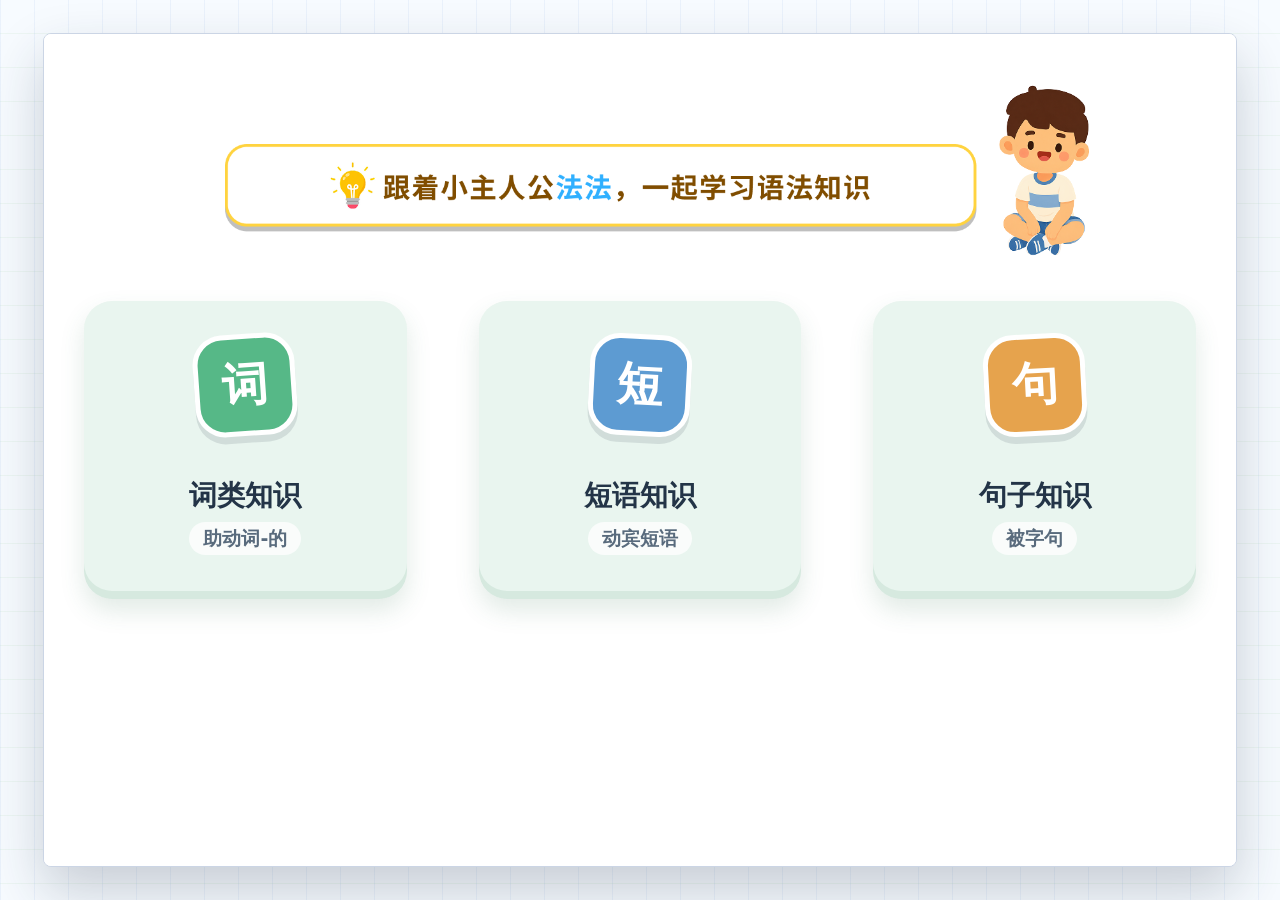
==== index.html @ ff2c9c64 "Add Chinese grammar serious game" ====
<!doctype html>
<html lang="zh-CN">
  <head>
    <meta charset="utf-8" />
    <meta name="viewport" content="width=device-width, initial-scale=1" />
    <title>语文知识乐园 - “的”的用法</title>
    <link rel="stylesheet" href="./styles.css?v=phrase-stage3-buttons-1" />
  </head>
  <body>
    <main id="game" class="game-stage" aria-label="语文知识乐园">
      <header class="topbar">
        <div class="brand-block">
          <div class="brand-mark" aria-hidden="true">的</div>
          <div>
            <h1>周末整理房间</h1>
            <p id="storyLine">房间有点乱，法法需要你一起找物品。</p>
          </div>
        </div>
        <nav class="stage-tabs" aria-label="关卡阶段">
          <button class="tab is-active" type="button" data-stage-tab="find">找物</button>
          <button class="tab" type="button" data-stage-tab="restore">还原</button>
          <button class="tab" type="button" data-stage-tab="book">宝典</button>
          <button class="tab" type="button" data-stage-tab="transfer">迁移</button>
        </nav>
        <div class="top-actions">
          <button id="soundToggle" class="icon-button" type="button" aria-pressed="true" title="语音反馈">
            <span aria-hidden="true">♪</span>
          </button>
          <button id="restartBtn" class="icon-button" type="button" title="重新开始">
            <span aria-hidden="true">↺</span>
          </button>
        </div>
      </header>

      <section id="view" class="view" aria-live="polite"></section>

      <footer class="statusbar">
        <div class="progress-shell" aria-label="总进度">
          <div id="progressFill" class="progress-fill"></div>
        </div>
        <p id="feedbackText" class="feedback-text">看任务卡，在同一张房间画布里找对应物品。</p>
      </footer>
    </main>

    <script src="./game.js?v=sentence-stage4-question-shadow-1"></script>
  </body>
</html>
---- styles.css ----
:root {
  --stage-w: 1194px;
  --stage-h: 834px;
  --ink: #273142;
  --muted: #657186;
  --line: #d7dde8;
  --paper: #fffdf7;
  --wall: #edf8f2;
  --floor: #ffe7bd;
  --sky: #dff2ff;
  --mint: #94d6b6;
  --blue: #4f8bd8;
  --blue-dark: #2b5d99;
  --yellow: #ffd33f;
  --red: #f36464;
  --green: #6ebf71;
  --pink: #f48aaa;
  --purple: #9a83d7;
  --orange: #f2a84a;
  --shadow: 0 14px 28px rgba(39, 49, 66, 0.16);
  --soft-shadow: 0 8px 18px rgba(39, 49, 66, 0.12);
}

* {
  box-sizing: border-box;
}

body {
  margin: 0;
  min-height: 100vh;
  display: grid;
  place-items: center;
  overflow: auto;
  background:
    linear-gradient(90deg, rgba(79, 139, 216, 0.08) 1px, transparent 1px),
    linear-gradient(0deg, rgba(110, 191, 113, 0.08) 1px, transparent 1px),
    #f7fbff;
  background-size: 34px 34px;
  color: var(--ink);
  font-family:
    "PingFang SC",
    "Hiragino Sans GB",
    "Microsoft YaHei",
    "Noto Sans CJK SC",
    system-ui,
    sans-serif;
}

button,
input {
  font: inherit;
}

button {
  color: inherit;
}

.game-stage {
  width: var(--stage-w);
  height: var(--stage-h);
  display: grid;
  grid-template-rows: 88px 1fr 62px;
  overflow: hidden;
  background: var(--paper);
  border: 1px solid #cbd5e5;
  border-radius: 8px;
  box-shadow: 0 24px 54px rgba(31, 45, 65, 0.22);
}

.game-stage.home-layout {
  grid-template-rows: 1fr;
  background: #ffffff;
}

.game-stage.home-layout .topbar,
.game-stage.home-layout .statusbar {
  display: none;
}

.game-stage.home-layout .view {
  overflow: hidden;
  background: #ffffff;
}

.home-canvas {
  position: absolute;
  inset: 0;
  display: grid;
  place-items: center;
  padding: 48px 40px;
}

.home-top-instruction {
  position: absolute;
  left: 181px;
  top: 39px;
  z-index: 1;
  display: block;
  width: 917px;
  height: auto;
  transform-origin: center;
  animation: word-stage-one-question-breathe 1.6s ease-in-out infinite;
  pointer-events: none;
}

.home-category-grid {
  width: 100%;
  display: grid;
  grid-template-columns: repeat(3, minmax(0, 1fr));
  gap: 72px;
  align-items: center;
}

.home-category-card {
  min-width: 0;
  height: 298px;
  display: grid;
  grid-template-rows: 112px 1fr;
  place-items: center;
  gap: 22px;
  padding: 28px 20px;
  border: 0;
  border-radius: 28px;
  background: #eef5fb;
  color: #26384a;
  cursor: pointer;
  box-shadow:
    inset 0 -8px 0 rgba(69, 113, 150, 0.08),
    0 12px 24px rgba(61, 92, 118, 0.12);
  transition: transform 160ms ease, box-shadow 160ms ease, background 160ms ease;
}

.home-category-card.is-active {
  background: #e9f5ef;
  box-shadow:
    inset 0 -8px 0 rgba(73, 150, 105, 0.12),
    0 12px 24px rgba(61, 118, 86, 0.15);
}

.home-category-card.is-active:hover,
.home-category-card.is-active:focus-visible {
  outline: none;
  transform: translateY(-6px);
  box-shadow:
    inset 0 -8px 0 rgba(73, 150, 105, 0.12),
    0 18px 30px rgba(61, 118, 86, 0.2);
}

.home-category-card.is-locked {
  cursor: default;
  filter: saturate(0.42);
  opacity: 0.62;
}

.home-category-icon {
  width: 102px;
  height: 102px;
  display: grid;
  place-items: center;
  border: 5px solid #ffffff;
  border-radius: 30px;
  color: #ffffff;
  font-size: 46px;
  font-weight: 900;
  box-shadow: 0 7px 0 rgba(39, 49, 66, 0.12);
}

.home-category-icon-word {
  background: #56b887;
  transform: rotate(-4deg);
}

.home-category-icon-phrase {
  background: #5d9bd2;
  transform: rotate(3deg);
}

.home-category-icon-sentence {
  background: #e6a34d;
  transform: rotate(-3deg);
}

.home-category-text {
  align-self: stretch;
  display: grid;
  place-items: center;
  align-content: center;
  gap: 10px;
}

.home-category-label {
  display: block;
  color: #233447;
  font-size: 28px;
  font-weight: 900;
  line-height: 1.2;
  text-align: center;
}

.home-category-topic {
  display: block;
  padding: 5px 14px;
  border-radius: 999px;
  background: rgba(255, 255, 255, 0.76);
  color: #596b7d;
  font-size: 19px;
  font-weight: 800;
  line-height: 1.2;
  text-align: center;
}

.game-stage.scene-layout {
  grid-template-rows: 34px 1fr;
}

.game-stage.find-layout {
  grid-template-rows: 1fr;
}

.game-stage.find-layout .topbar {
  display: none;
}

.game-stage.restore-layout {
  grid-template-rows: 1fr;
}

.game-stage.restore-layout .topbar,
.game-stage.restore-layout .statusbar {
  display: none;
}

.game-stage.scene-layout .topbar {
  grid-template-columns: 120px 1fr 120px;
  gap: 0;
  padding: 0 10px;
  background: #f4f5f7;
  border-bottom: 1px solid #c8d2df;
}

.game-stage.scene-layout .topbar::before {
  content: "";
  width: 52px;
  height: 12px;
  display: block;
  justify-self: start;
  background:
    radial-gradient(circle at 6px 6px, #ff6158 0 6px, transparent 6px),
    radial-gradient(circle at 26px 6px, #ffbd2e 0 6px, transparent 6px),
    radial-gradient(circle at 46px 6px, #28c840 0 6px, transparent 6px);
}

.game-stage.scene-layout .brand-block {
  grid-column: 2;
  justify-self: center;
  gap: 0;
}

.game-stage.scene-layout .brand-mark,
.game-stage.scene-layout .stage-tabs,
.game-stage.scene-layout .brand-block p,
.game-stage.scene-layout .statusbar {
  display: none;
}

.game-stage.scene-layout h1 {
  font-size: 15px;
  line-height: 1;
}

.game-stage.scene-layout .top-actions {
  grid-column: 3;
}

.game-stage.scene-layout .icon-button {
  width: 48px;
  height: 48px;
  border: 3px solid #8c8163;
  background: #fff9db;
  box-shadow:
    inset 0 0 0 4px #fffdf0,
    0 5px 0 rgba(59, 52, 33, 0.16);
  color: #2f3342;
  transform: translateY(44px);
  position: relative;
  z-index: 20;
}

.topbar {
  display: grid;
  grid-template-columns: 390px 1fr 112px;
  align-items: center;
  gap: 18px;
  padding: 14px 20px;
  border-bottom: 1px solid var(--line);
  background: linear-gradient(180deg, #ffffff 0%, #f6fbff 100%);
}

.brand-block {
  display: flex;
  align-items: center;
  gap: 14px;
  min-width: 0;
}

.brand-mark {
  width: 58px;
  height: 58px;
  display: grid;
  place-items: center;
  flex: 0 0 auto;
  border: 3px solid #f6b23e;
  border-radius: 8px;
  background: #fff1c5;
  box-shadow: inset 0 -6px 0 rgba(242, 168, 74, 0.2);
  font-size: 34px;
  font-weight: 900;
  color: #a25d00;
}

h1,
h2,
h3,
p {
  margin: 0;
}

h1 {
  font-size: 26px;
  line-height: 1.12;
}

.brand-block p {
  margin-top: 5px;
  color: var(--muted);
  font-size: 15px;
  line-height: 1.25;
}

.stage-tabs {
  display: grid;
  grid-template-columns: repeat(4, 1fr);
  gap: 8px;
}

.tab {
  min-width: 0;
  height: 44px;
  border: 1px solid #cad4e3;
  border-radius: 8px;
  background: #ffffff;
  color: #566275;
  font-weight: 800;
  cursor: pointer;
  box-shadow: 0 3px 0 rgba(39, 49, 66, 0.08);
}

.tab.is-active {
  background: #1f6eb3;
  color: #ffffff;
  border-color: #1f6eb3;
}

.tab.is-complete {
  border-color: #74c48a;
  color: #226d3a;
}

.tab:disabled {
  cursor: default;
  opacity: 0.55;
}

.top-actions {
  display: flex;
  justify-content: flex-end;
  gap: 10px;
}

.icon-button {
  width: 44px;
  height: 44px;
  border: 1px solid #cbd5e5;
  border-radius: 8px;
  background: #ffffff;
  display: grid;
  place-items: center;
  font-size: 22px;
  font-weight: 900;
  cursor: pointer;
  box-shadow: 0 4px 0 rgba(39, 49, 66, 0.08);
}

.icon-button[aria-pressed="false"] {
  opacity: 0.55;
}

.view {
  position: relative;
  overflow: hidden;
  background:
    linear-gradient(180deg, rgba(223, 242, 255, 0.72) 0%, rgba(237, 248, 242, 0.74) 56%, rgba(255, 231, 189, 0.74) 56%, rgba(255, 231, 189, 0.8) 100%);
}

.game-stage.scene-layout .view {
  background: #cdeef2;
}

.statusbar {
  display: grid;
  grid-template-columns: 285px 1fr;
  align-items: center;
  gap: 18px;
  padding: 12px 20px;
  border-top: 1px solid var(--line);
  background: #ffffff;
}

.progress-shell {
  height: 16px;
  overflow: hidden;
  border: 1px solid #c1cbda;
  border-radius: 8px;
  background: #edf2f7;
}

.progress-fill {
  width: 0%;
  height: 100%;
  background: linear-gradient(90deg, #4f8bd8, #6ebf71, #ffd33f);
  transition: width 260ms ease;
}

.feedback-text {
  min-height: 24px;
  color: #2d425a;
  font-size: 18px;
  font-weight: 800;
  line-height: 1.25;
}

.screen-grid {
  position: absolute;
  inset: 0;
  display: grid;
  grid-template-columns: 318px 1fr 280px;
  gap: 14px;
  padding: 16px;
}

.find-canvas {
  position: absolute;
  inset: 16px;
}

.find-room {
  width: 100%;
  height: 100%;
}

.game-stage.scene-layout .find-canvas,
.game-stage.scene-layout .restore-canvas {
  inset: 0;
}

.game-stage.scene-layout .room-scene {
  border: 0;
  border-radius: 0;
  box-shadow: none;
}

.scene-bottom-bar {
  position: absolute;
  left: 132px;
  right: 132px;
  bottom: 18px;
  z-index: 8;
  display: grid;
  gap: 12px;
  padding: 12px 18px;
  border: 3px solid #81613a;
  border-radius: 8px;
  background:
    linear-gradient(180deg, rgba(255, 252, 233, 0.96), rgba(255, 244, 204, 0.96)),
    #fff6cf;
  box-shadow:
    inset 0 0 0 3px rgba(255, 255, 255, 0.75),
    0 14px 28px rgba(70, 53, 30, 0.24);
}

.scene-bottom-bar::before,
.scene-bottom-bar::after {
  content: "";
  position: absolute;
  top: -18px;
  bottom: -18px;
  width: 20px;
  border: 3px solid #81613a;
  border-radius: 10px;
  background: #fff9df;
}

.scene-bottom-bar::before {
  left: -13px;
}

.scene-bottom-bar::after {
  right: -13px;
}

.find-bottom-bar {
  grid-template-columns: 282px 1fr;
  min-height: 126px;
  gap: 10px;
  padding: 9px 16px;
}

.find-corner-tools {
  position: absolute;
  left: 36px;
  right: 40px;
  top: 48px;
  z-index: 12;
  display: flex;
  align-items: flex-start;
  justify-content: space-between;
  pointer-events: none;
}

.find-tool-right {
  display: flex;
  gap: 16px;
}

.find-tool-button {
  width: 96px;
  display: grid;
  justify-items: center;
  gap: 9px;
  border: 0;
  background: transparent;
  color: #111827;
  font-size: 18px;
  font-weight: 900;
  line-height: 1.1;
  cursor: pointer;
  pointer-events: auto;
}

.find-tool-icon {
  width: 84px;
  height: 84px;
  display: grid;
  place-items: center;
  border: 3px solid #c6c6c6;
  border-radius: 24px;
  background: rgba(210, 210, 210, 0.9);
  box-shadow: 0 7px 0 rgba(39, 49, 66, 0.12);
  color: #273142;
  font-size: 35px;
  font-weight: 900;
}

.find-question-panel {
  position: absolute;
  left: 50%;
  bottom: 144px;
  z-index: 10;
  width: 210px;
  transform: translateX(-50%);
  display: grid;
  gap: 9px;
  justify-items: center;
}

.find-question-title {
  display: flex;
  align-items: center;
  justify-content: center;
  gap: 10px;
  color: #111827;
  height: 27px;
  font-size: 24px;
  font-weight: 900;
}

.find-question-panel .visual-card {
  width: 210px;
  height: 90px;
  min-height: 90px;
  padding: 10px;
  border: 0;
  background: rgba(210, 210, 210, 0.78);
  box-shadow: none;
}

.find-question-panel .clue-tile,
.find-question-panel .object-tile {
  width: 66px;
  height: 66px;
}

.find-question-panel .icon-svg {
  width: 64px;
  height: 64px;
}

.find-resource-dock {
  position: absolute;
  left: 42px;
  right: 42px;
  bottom: 34px;
  z-index: 9;
  height: 91px;
  min-height: 91px;
  padding: 8px 12px;
  border: 0;
  border-radius: 8px;
  background: rgba(210, 210, 210, 0.82);
  box-shadow: 0 7px 0 rgba(39, 49, 66, 0.1);
}

.find-resource-title {
  position: absolute;
  left: 0;
  top: -43px;
  right: 0;
  display: block;
  color: #111827;
  font-size: 24px;
  font-weight: 900;
}

.find-resource-dock .resource-groups {
  grid-template-columns: repeat(2, minmax(0, 1fr));
  gap: 12px;
}

.find-resource-dock .resource-group {
  padding: 6px;
  background: rgba(255, 255, 255, 0.42);
  border-color: rgba(255, 255, 255, 0.7);
}

.find-resource-dock .resource-group h4 {
  font-size: 12px;
  margin-bottom: 5px;
}

.find-resource-dock .resource-group-list {
  min-height: 40px;
  max-height: 40px;
  grid-auto-flow: column;
  grid-auto-columns: minmax(112px, 1fr);
  grid-template-columns: none;
  overflow-x: auto;
  overflow-y: hidden;
}

.find-resource-dock .basket-row {
  min-height: 36px;
  height: 36px;
  grid-template-columns: 30px 1fr;
  padding: 3px 6px;
  gap: 6px;
}

.find-resource-dock .basket-row strong {
  font-size: 12px;
}

.find-resource-dock .scene-message {
  margin-top: 3px;
  min-height: 16px;
  font-size: 12px;
}

.find-resource-dock .tiny-svg {
  width: 28px;
  height: 28px;
}

.game-stage.scene-layout .find-room .bed {
  bottom: 148px;
}

.game-stage.scene-layout .find-room .desk {
  bottom: 232px;
}

.game-stage.scene-layout .find-room .rug {
  bottom: 152px;
}

.game-stage.scene-layout .find-room .toy-basket {
  bottom: 162px;
}

.restore-bottom-bar {
  left: 70px;
  right: 70px;
  min-height: 216px;
  grid-template-columns: 398px minmax(360px, 1fr) 214px;
  align-items: stretch;
}

.scene-message {
  grid-column: 1 / -1;
  min-height: 20px;
  color: #5d4b2d;
  font-size: 14px;
  font-weight: 900;
  line-height: 1.25;
  text-align: center;
}

.scene-task-card,
.scene-resource-card,
.scene-bottom-bar .restore-combo-overlay,
.scene-bottom-bar .restore-book-overlay {
  position: relative;
  z-index: 1;
  min-width: 0;
  width: auto;
  max-height: none;
  padding: 0;
  border: 0;
  background: transparent;
  box-shadow: none;
}

.scene-bottom-bar .restore-combo-overlay {
  display: grid;
  grid-template-rows: auto 70px 42px 58px;
  gap: 7px;
}

.scene-bottom-bar .restore-combo-overlay .place-object {
  width: 58px;
  height: 58px;
}

.scene-bottom-bar .restore-combo-overlay .place-object .icon-svg {
  width: 52px;
  height: 52px;
}

.scene-bottom-bar .restore-book-overlay {
  display: grid;
  grid-template-rows: auto 1fr;
}

.scene-task-card .panel-title,
.scene-resource-card .panel-title,
.scene-bottom-bar .combo-title,
.scene-bottom-bar .restore-book-overlay .panel-title {
  margin-bottom: 8px;
}

.find-bottom-bar .panel-title {
  margin-bottom: 5px;
}

.scene-bottom-bar .panel-kicker {
  color: #765f35;
}

.scene-bottom-bar h2,
.scene-bottom-bar h3 {
  color: #273142;
  font-size: 18px;
}

.scene-task-card .visual-card {
  min-height: 74px;
  padding: 6px;
  background: rgba(255, 255, 255, 0.62);
}

.scene-task-card .clue-tile,
.scene-task-card .object-tile {
  width: 62px;
  height: 62px;
}

.scene-task-card .icon-svg {
  width: 60px;
  height: 60px;
}

.scene-resource-card .resource-groups {
  grid-template-columns: repeat(2, minmax(0, 1fr));
}

.scene-resource-card .resource-group {
  background: rgba(255, 255, 255, 0.56);
}

.scene-resource-card .resource-group-list {
  max-height: 82px;
  overflow: auto;
}

.find-bottom-bar .scene-resource-card .resource-group-list {
  max-height: 58px;
}

.scene-resource-card .basket-row {
  min-height: 34px;
  padding: 3px 5px;
  grid-template-columns: 28px 1fr;
}

.scene-resource-card .basket-row strong {
  font-size: 11px;
}

.find-bottom-bar .tiny-svg {
  width: 28px;
  height: 28px;
}

.find-task-overlay {
  position: absolute;
  left: 16px;
  top: 16px;
  z-index: 5;
  width: 312px;
  padding: 12px;
}

.find-basket-overlay {
  position: absolute;
  right: 16px;
  bottom: 16px;
  z-index: 5;
  width: 394px;
  max-height: 184px;
  padding: 12px;
}

.find-basket-overlay .panel-title {
  margin-bottom: 8px;
}

.find-basket-overlay .basket-list {
  max-height: 116px;
  overflow: auto;
  padding-right: 2px;
}

.find-basket-overlay .basket-row {
  grid-template-columns: 34px 1fr;
  min-height: 44px;
  padding: 5px;
}

.find-basket-overlay .basket-row strong {
  font-size: 12px;
}

.find-basket-overlay .book-empty {
  height: 54px;
  font-size: 14px;
}

.panel {
  min-width: 0;
  border: 1px solid rgba(126, 139, 158, 0.42);
  border-radius: 8px;
  background: rgba(255, 255, 255, 0.88);
  box-shadow: var(--soft-shadow);
}

.task-panel,
.basket-panel,
.book-panel {
  padding: 14px;
}

.panel-title {
  display: flex;
  align-items: center;
  justify-content: space-between;
  gap: 10px;
  margin-bottom: 12px;
}

.panel-title h2,
.panel-title h3 {
  font-size: 19px;
  line-height: 1.2;
}

.panel-kicker {
  color: var(--muted);
  font-size: 13px;
  font-weight: 800;
}

.count-chip {
  min-width: 52px;
  height: 30px;
  padding: 5px 9px;
  border-radius: 8px;
  border: 1px solid #cfdae8;
  background: #f8fbff;
  color: #4b5d73;
  text-align: center;
  font-size: 14px;
  font-weight: 900;
}

.visual-card {
  display: grid;
  grid-template-columns: 1fr;
  gap: 12px;
  align-items: center;
  padding: 14px;
  border: 2px solid #bfd0e5;
  border-radius: 8px;
  background:
    linear-gradient(180deg, rgba(255, 255, 255, 0.95), rgba(243, 248, 255, 0.95));
}

.visual-pair {
  display: flex;
  align-items: center;
  justify-content: center;
  gap: 10px;
}

.plus-mark {
  width: 28px;
  height: 28px;
  display: grid;
  place-items: center;
  border-radius: 50%;
  border: 2px solid #b4c4d9;
  background: #ffffff;
  color: #5e6f85;
  font-size: 22px;
  font-weight: 900;
}

.task-copy {
  color: var(--muted);
  font-size: 15px;
  font-weight: 800;
  line-height: 1.35;
}

.clue-tile,
.object-tile,
.mini-object {
  position: relative;
  display: grid;
  place-items: center;
  overflow: hidden;
  border: 1px solid #c7d2e2;
  border-radius: 8px;
  background: #ffffff;
}

.clue-tile {
  width: 78px;
  height: 78px;
}

.object-tile {
  width: 78px;
  height: 78px;
}

.icon-svg {
  display: block;
  width: 78px;
  height: 78px;
}

.small-svg {
  width: 52px;
  height: 52px;
}

.tiny-svg {
  width: 34px;
  height: 34px;
}

.scene {
  position: relative;
  min-height: 0;
  overflow: hidden;
  border: 1px solid rgba(126, 139, 158, 0.35);
  border-radius: 8px;
  box-shadow: var(--soft-shadow);
}

.room-scene {
  background:
    linear-gradient(180deg, #dff2ff 0%, #eef9f0 46%, #ffe2b5 46%, #ffe8c2 100%);
}

.home-transfer-scene {
  background:
    linear-gradient(180deg, #dff3ff 0%, #f6fbff 40%, #e9f4df 40%, #f3ead9 100%);
}

.wall-line {
  position: absolute;
  left: 0;
  right: 0;
  top: 274px;
  height: 2px;
  background: rgba(196, 159, 112, 0.55);
}

.poster-window {
  position: absolute;
  left: 34px;
  top: 28px;
  width: 132px;
  height: 92px;
  border: 6px solid #ffffff;
  background: linear-gradient(180deg, #bfe9ff, #f9d282);
  box-shadow: 0 8px 0 rgba(78, 102, 128, 0.12);
}

.poster-window::after {
  content: "";
  position: absolute;
  left: 58px;
  top: 16px;
  width: 34px;
  height: 34px;
  border-radius: 50%;
  background: #ffd33f;
}

.bed {
  position: absolute;
  left: 28px;
  bottom: 42px;
  width: 222px;
  height: 112px;
  border-radius: 8px 8px 4px 4px;
  background: #7fb1ea;
  box-shadow: 0 12px 0 rgba(49, 84, 132, 0.18);
}

.bed::before {
  content: "";
  position: absolute;
  left: 18px;
  top: -34px;
  width: 88px;
  height: 48px;
  border-radius: 8px;
  background: #fff8df;
  border: 3px solid #e7dcbf;
}

.bed::after {
  content: "";
  position: absolute;
  right: 0;
  bottom: 24px;
  width: 170px;
  height: 58px;
  border-radius: 8px 0 0 8px;
  background: #f69eb6;
}

.desk {
  position: absolute;
  right: 30px;
  bottom: 138px;
  width: 230px;
  height: 100px;
  background: #c18346;
  border-radius: 8px 8px 4px 4px;
  box-shadow: 0 12px 0 rgba(99, 66, 34, 0.18);
}

.desk::before,
.desk::after {
  content: "";
  position: absolute;
  bottom: -72px;
  width: 18px;
  height: 72px;
  background: #8b5b31;
}

.desk::before {
  left: 26px;
}

.desk::after {
  right: 26px;
}

.shelf {
  position: absolute;
  right: 36px;
  top: 31px;
  width: 170px;
  height: 170px;
  border: 8px solid #9c6b3d;
  border-radius: 8px;
  background:
    linear-gradient(180deg, transparent 48%, #9c6b3d 48%, #9c6b3d 54%, transparent 54%),
    #ffe1ad;
}

.wardrobe {
  position: absolute;
  left: 286px;
  top: 30px;
  width: 130px;
  height: 232px;
  border-radius: 8px;
  border: 8px solid #73a67d;
  background:
    linear-gradient(90deg, transparent 49%, rgba(92, 133, 97, 0.8) 49%, rgba(92, 133, 97, 0.8) 53%, transparent 53%),
    #cbeac9;
}

.rug {
  position: absolute;
  left: 226px;
  bottom: 40px;
  width: 254px;
  height: 110px;
  border-radius: 50%;
  background: repeating-linear-gradient(90deg, #fbd25e 0 22px, #f8937f 22px 44px, #8fcbe8 44px 66px);
  opacity: 0.88;
}

.toy-basket {
  position: absolute;
  left: 494px;
  bottom: 56px;
  width: 124px;
  height: 86px;
  border-radius: 8px 8px 14px 14px;
  background: #d69a55;
  border: 5px solid #a86d35;
}

.target-item {
  position: absolute;
  z-index: 2;
  width: 96px;
  height: 96px;
  padding: 5px;
  display: grid;
  place-items: center;
  border: 2px solid rgba(255, 255, 255, 0.88);
  border-radius: 8px;
  background: rgba(255, 255, 255, 0.78);
  cursor: pointer;
  box-shadow: var(--soft-shadow);
  transition:
    transform 160ms ease,
    box-shadow 160ms ease,
    border-color 160ms ease;
}

.target-item:hover,
.target-item:focus-visible {
  outline: none;
  transform: translateY(-4px) scale(1.04);
  border-color: #ffd33f;
  box-shadow: 0 12px 24px rgba(39, 49, 66, 0.2);
}

.target-item.is-found {
  opacity: 0;
  pointer-events: none;
}

.target-item.is-wrong {
  animation: shake 260ms ease;
}

@keyframes shake {
  0%,
  100% {
    transform: translateX(0);
  }
  33% {
    transform: translateX(-8px);
  }
  66% {
    transform: translateX(8px);
  }
}

.item-name {
  display: block;
  margin-top: -6px;
  color: #2d425a;
  font-size: 12px;
  font-weight: 900;
  line-height: 1;
  text-align: center;
}

.basket-list,
.book-list {
  display: grid;
  gap: 8px;
}

.resource-groups {
  display: grid;
  gap: 8px;
  align-items: stretch;
}

.basket-list.resource-groups {
  grid-template-columns: repeat(2, minmax(0, 1fr));
  align-items: stretch;
}

.resource-group {
  min-width: 0;
  min-height: 0;
  display: flex;
  flex-direction: column;
  padding: 7px;
  border: 1px solid #d9e2ee;
  border-radius: 8px;
  background: rgba(255, 255, 255, 0.78);
}

.resource-group h4 {
  margin: 0 0 6px;
  color: #53637a;
  font-size: 12px;
  font-weight: 900;
  line-height: 1.1;
}

.resource-group-list {
  flex: 1 1 auto;
  min-height: 44px;
  display: grid;
  align-content: start;
  gap: 6px;
}

.resource-empty {
  min-height: 42px;
  display: grid;
  place-items: center;
  color: #8a96a8;
  font-size: 12px;
  font-weight: 900;
  line-height: 1.25;
  text-align: center;
}

.basket-row {
  display: grid;
  grid-template-columns: 45px 1fr;
  align-items: center;
  gap: 8px;
  min-height: 52px;
  padding: 7px;
  border: 1px solid #d9e2ee;
  border-radius: 8px;
  background: #ffffff;
}

.basket-row strong {
  display: block;
  font-size: 14px;
  line-height: 1.2;
}

.restore-grid {
  position: absolute;
  inset: 0;
  display: grid;
  grid-template-columns: 288px 1fr 276px;
  grid-template-rows: 1fr;
  gap: 12px;
  padding: 14px;
}

.restore-canvas {
  position: absolute;
  inset: 16px;
}

.restore-room {
  width: 100%;
  height: 100%;
}

.restore-task-overlay {
  position: absolute;
  left: 16px;
  top: 16px;
  z-index: 5;
  width: 316px;
  padding: 12px;
}

.restore-cue {
  min-height: 42px;
  display: grid;
  align-items: center;
  padding: 10px 12px;
  border: 1px solid #d2deec;
  border-radius: 8px;
  background: #f7fbff;
  color: #3d4d62;
  font-size: 16px;
  font-weight: 900;
  line-height: 1.35;
}

.restore-combo-overlay {
  position: absolute;
  left: 16px;
  bottom: 16px;
  z-index: 5;
  width: 650px;
  max-height: 356px;
  grid-template-rows: auto 78px 44px 74px 1fr;
  gap: 8px;
  padding: 12px;
}

.restore-combo-overlay .combo-title h2 {
  font-size: 18px;
}

.restore-combo-overlay .combo-slot {
  height: 72px;
  font-size: 14px;
}

.restore-combo-overlay .de-bridge {
  height: 54px;
  font-size: 27px;
}

.restore-combo-overlay .phrase-box {
  min-height: 44px;
  font-size: 21px;
}

.restore-combo-overlay .place-object {
  width: 74px;
  height: 74px;
}

.restore-combo-overlay .resource-group-list {
  max-height: 74px;
}

.restore-combo-overlay .resource-card {
  height: 58px;
  grid-template-rows: 36px 1fr;
  font-size: 11px;
}

.restore-combo-overlay .small-svg {
  width: 38px;
  height: 38px;
}

.restore-book-overlay {
  position: absolute;
  right: 16px;
  bottom: 16px;
  z-index: 5;
  width: 322px;
  max-height: 214px;
  padding: 12px;
}

.restore-book-overlay .book-page {
  min-height: 0;
  max-height: 132px;
  overflow: auto;
}

.restore-book-overlay .book-empty {
  height: 112px;
  font-size: 14px;
}

.restore-book-overlay .book-line {
  min-height: 34px;
  font-size: 13px;
  padding: 6px;
}

.restore-side {
  display: grid;
  grid-template-rows: 1fr 1fr;
  gap: 12px;
}

.mini-room-panel {
  display: grid;
  grid-template-rows: 34px 1fr;
  padding: 10px;
}

.mini-title {
  color: #3c4b5f;
  font-size: 15px;
  font-weight: 900;
}

.mini-room {
  position: relative;
  overflow: hidden;
  border: 1px solid #cbd6e6;
  border-radius: 8px;
  background:
    linear-gradient(180deg, #e8f7ff 0%, #f2fbef 52%, #ffe3bc 52%, #ffe8c8 100%);
}

.mini-room::before {
  content: "";
  position: absolute;
  left: 0;
  right: 0;
  top: 50%;
  height: 2px;
  background: rgba(189, 143, 88, 0.45);
}

.mini-furniture {
  position: absolute;
  border-radius: 6px;
}

.mini-desk {
  right: 18px;
  bottom: 28px;
  width: 118px;
  height: 48px;
  background: #b87940;
}

.mini-shelf {
  right: 20px;
  top: 22px;
  width: 92px;
  height: 92px;
  border: 5px solid #996636;
  background:
    linear-gradient(180deg, transparent 48%, #996636 48%, #996636 55%, transparent 55%),
    #ffdda2;
}

.mini-wardrobe {
  left: 20px;
  top: 18px;
  width: 78px;
  height: 118px;
  border: 5px solid #6ea07a;
  background: #c9e8c7;
}

.mini-rug {
  left: 92px;
  bottom: 18px;
  width: 116px;
  height: 46px;
  border-radius: 50%;
  background: repeating-linear-gradient(90deg, #ffd33f 0 14px, #f48aaa 14px 28px, #8fcbe8 28px 42px);
}

.mini-bookcase {
  left: 14px;
  bottom: 22px;
  width: 102px;
  height: 80px;
  border: 5px solid #8e6840;
  background: #ffe0a9;
}

.mini-box {
  left: 44px;
  bottom: 23px;
  width: 88px;
  height: 58px;
  border: 5px solid #cf8c54;
  background: #ffd3df;
}

.mini-coaster {
  right: 48px;
  bottom: 72px;
  width: 70px;
  height: 20px;
  border-radius: 50%;
  background: #8fcbe8;
}

.mini-album {
  left: 30px;
  bottom: 32px;
  width: 126px;
  height: 70px;
  background: #fff8cf;
  border: 4px solid #ddb354;
}

.slot-highlight {
  position: absolute;
  width: 78px;
  height: 78px;
  display: grid;
  place-items: center;
  border: 2px dashed #1f6eb3;
  border-radius: 8px;
  background: rgba(255, 255, 255, 0.62);
}

.restore-stage-slot {
  z-index: 3;
  width: 84px;
  height: 84px;
  background: rgba(255, 255, 255, 0.54);
}

.restore-stage-slot.is-active {
  border-color: #1f6eb3;
  background: rgba(255, 255, 255, 0.82);
  box-shadow: 0 10px 22px rgba(31, 110, 179, 0.18);
}

.restore-stage-slot:not(.is-active):not(.is-filled) {
  opacity: 0.5;
}

.slot-highlight.is-ready {
  border-color: #5baa67;
  background: rgba(235, 255, 235, 0.74);
  animation: pulse 1100ms ease-in-out infinite;
}

.slot-highlight.is-filled {
  border-style: solid;
  border-color: #5baa67;
  background: rgba(255, 255, 255, 0.86);
  animation: none;
}

@keyframes pulse {
  0%,
  100% {
    box-shadow: 0 0 0 0 rgba(91, 170, 103, 0.35);
  }
  50% {
    box-shadow: 0 0 0 10px rgba(91, 170, 103, 0);
  }
}

.combo-panel {
  display: grid;
  grid-template-rows: auto 104px 64px 108px 1fr;
  gap: 12px;
  padding: 14px;
}

.combo-title {
  display: flex;
  align-items: center;
  justify-content: space-between;
  gap: 12px;
}

.combo-title h2 {
  font-size: 21px;
}

.combo-slots {
  display: grid;
  grid-template-columns: 1fr 76px 1fr;
  align-items: center;
  gap: 8px;
}

.combo-slot {
  height: 96px;
  display: grid;
  place-items: center;
  border: 2px dashed #b5c4d8;
  border-radius: 8px;
  background: #f7fbff;
  color: #607187;
  font-size: 15px;
  font-weight: 900;
}

.combo-slot.is-filled {
  border-style: solid;
  border-color: #4f8bd8;
  background: #ffffff;
}

.de-bridge {
  height: 64px;
  position: relative;
  display: grid;
  place-items: center;
  color: #975b00;
  font-size: 32px;
  font-weight: 900;
}

.de-bridge::before {
  content: "";
  position: absolute;
  left: 3px;
  right: 3px;
  bottom: 10px;
  height: 28px;
  border: 6px solid #f2a84a;
  border-bottom: 0;
  border-radius: 48px 48px 0 0;
  opacity: 0.38;
}

.de-bridge.is-on {
  animation: glow 900ms ease;
}

@keyframes glow {
  0% {
    transform: scale(0.9);
    filter: brightness(1);
  }
  55% {
    transform: scale(1.08);
    filter: brightness(1.24);
  }
  100% {
    transform: scale(1);
    filter: brightness(1);
  }
}

.phrase-box {
  min-height: 58px;
  display: grid;
  place-items: center;
  border: 1px solid #d2deec;
  border-radius: 8px;
  background: #fff7db;
  color: #35465a;
  font-size: 26px;
  font-weight: 900;
  text-align: center;
}

.phrase-box .de-char {
  display: inline-grid;
  place-items: center;
  min-width: 34px;
  height: 34px;
  margin: 0 3px;
  border: 2px solid #f2a84a;
  border-radius: 8px;
  background: #fff0b7;
  color: #9b5f00;
}

.resource-bank {
  display: grid;
  grid-template-columns: repeat(2, minmax(0, 1fr));
  gap: 8px;
  align-content: stretch;
  align-items: stretch;
  overflow: hidden;
}

.resource-bank .resource-group {
  height: 100%;
  overflow: hidden;
}

.resource-bank .resource-group h4 {
  font-size: 13px;
}

.resource-bank .resource-group-list {
  flex: 1 1 auto;
  grid-template-columns: repeat(4, minmax(0, 1fr));
  max-height: 100px;
  overflow: auto;
  padding-right: 2px;
}

.resource-card {
  height: 76px;
  min-width: 0;
  border: 1px solid #cbd6e6;
  border-radius: 8px;
  background: #ffffff;
  cursor: grab;
  display: grid;
  grid-template-rows: 48px 1fr;
  place-items: center;
  padding: 4px;
  font-size: 12px;
  font-weight: 900;
  line-height: 1;
  box-shadow: 0 3px 0 rgba(39, 49, 66, 0.08);
}

.resource-card:active {
  cursor: grabbing;
}

.resource-card.is-selected {
  border-color: #1f6eb3;
  box-shadow: 0 0 0 3px rgba(31, 110, 179, 0.18);
}

.resource-card.is-used {
  opacity: 0.5;
}

/* Wrong second-stage answers shake inside the answer frame, not the resource bank. */
.restore-question-card .combo-slot.is-wrong {
  border-color: #f36464;
  box-shadow: 0 0 0 3px rgba(243, 100, 100, 0.2);
  animation: shake 360ms ease;
}

.place-object {
  width: 96px;
  height: 96px;
  border: 2px solid #5baa67;
  border-radius: 8px;
  background: #ffffff;
  cursor: grab;
  display: grid;
  place-items: center;
  justify-self: center;
  box-shadow: var(--soft-shadow);
}

.place-object:disabled {
  opacity: 0.42;
  cursor: default;
}

.book-panel {
  display: grid;
  grid-template-rows: auto 1fr;
  gap: 8px;
}

.book-page {
  min-height: 0;
  padding: 12px;
  border: 2px solid #e1c26d;
  border-radius: 8px;
  background:
    linear-gradient(90deg, rgba(255, 244, 191, 0.88), rgba(255, 252, 231, 0.88)),
    #fffbea;
}

.book-list {
  align-content: start;
}

.book-line {
  min-height: 42px;
  display: flex;
  align-items: center;
  gap: 8px;
  padding: 8px;
  border-bottom: 1px solid rgba(189, 155, 80, 0.28);
  font-size: 15px;
  font-weight: 800;
  line-height: 1.3;
}

.book-line:last-child {
  border-bottom: 0;
}

.book-line.is-new {
  animation: lineIn 500ms ease;
}

@keyframes lineIn {
  from {
    opacity: 0;
    transform: translateY(8px);
  }
  to {
    opacity: 1;
    transform: translateY(0);
  }
}

.book-empty {
  display: grid;
  place-items: center;
  height: 180px;
  color: #8b7440;
  font-size: 17px;
  font-weight: 900;
  text-align: center;
}

.wide-screen {
  position: absolute;
  inset: 0;
  display: grid;
  grid-template-columns: 1fr 342px;
  gap: 14px;
  padding: 16px;
}

.book-showcase {
  padding: 22px;
  display: grid;
  grid-template-rows: auto 170px 1fr;
  gap: 16px;
  background:
    linear-gradient(180deg, rgba(255, 254, 245, 0.94), rgba(255, 248, 224, 0.94)),
    var(--paper);
}

.book-showcase h2 {
  font-size: 31px;
}

.bridge-showcase {
  display: grid;
  grid-template-columns: 1fr 150px 1fr;
  align-items: center;
  gap: 18px;
}

.show-card {
  height: 138px;
  display: grid;
  place-items: center;
  border: 2px solid #c7d2e2;
  border-radius: 8px;
  background: #ffffff;
  box-shadow: var(--soft-shadow);
  color: #35465a;
  font-size: 28px;
  font-weight: 900;
}

.show-bridge {
  height: 104px;
  display: grid;
  place-items: center;
  border-radius: 8px;
  background: #fff0bd;
  border: 3px solid #f2a84a;
  color: #975b00;
  font-size: 56px;
  font-weight: 900;
  box-shadow: inset 0 -8px 0 rgba(242, 168, 74, 0.22);
}

.rule-list {
  display: grid;
  gap: 10px;
  align-content: start;
}

.rule-line {
  min-height: 48px;
  display: flex;
  align-items: center;
  gap: 12px;
  padding: 10px 12px;
  border: 1px solid #dccb90;
  border-radius: 8px;
  background: #ffffff;
  font-size: 20px;
  font-weight: 900;
}

.rule-index {
  width: 28px;
  height: 28px;
  display: grid;
  place-items: center;
  border-radius: 50%;
  background: #1f6eb3;
  color: #ffffff;
  font-size: 16px;
}

.example-panel {
  padding: 18px;
  display: grid;
  grid-template-rows: auto 1fr auto;
  gap: 14px;
}

.example-panel h3 {
  font-size: 22px;
}

.examples {
  display: grid;
  gap: 10px;
  align-content: start;
}

.example-chip {
  min-height: 48px;
  display: flex;
  align-items: center;
  padding: 8px 12px;
  border-radius: 8px;
  border: 1px solid #d2deec;
  background: #f7fbff;
  font-size: 18px;
  font-weight: 900;
}

.primary-button,
.secondary-button {
  height: 48px;
  border-radius: 8px;
  font-size: 18px;
  font-weight: 900;
  cursor: pointer;
}

.primary-button {
  border: 1px solid #1f6eb3;
  background: #1f6eb3;
  color: #ffffff;
}

.secondary-button {
  border: 1px solid #cbd6e6;
  background: #ffffff;
  color: #35465a;
}

.transfer-grid {
  position: absolute;
  inset: 0;
  display: grid;
  grid-template-columns: 336px 1fr 298px;
  grid-template-rows: 1fr 202px;
  gap: 12px;
  padding: 14px;
}

.transfer-panel {
  grid-column: 1;
  grid-row: 1;
  padding: 14px;
}

.transfer-grid > .scene {
  grid-column: 2;
  grid-row: 1;
}

.broadcast {
  min-height: 92px;
  display: grid;
  align-items: center;
  padding: 14px;
  border: 2px solid #d5bf66;
  border-radius: 8px;
  background: #fff6c9;
  color: #543f08;
  font-size: 19px;
  font-weight: 900;
  line-height: 1.4;
}

.choice-group {
  margin-top: 14px;
  display: grid;
  gap: 9px;
}

.choice-title {
  color: #53637a;
  font-size: 14px;
  font-weight: 900;
}

.choice-row {
  display: grid;
  grid-template-columns: 1fr 1fr;
  gap: 8px;
}

.choice-card {
  min-height: 84px;
  display: grid;
  grid-template-rows: 54px 1fr;
  place-items: center;
  border: 1px solid #cbd6e6;
  border-radius: 8px;
  background: #ffffff;
  cursor: pointer;
  font-size: 14px;
  font-weight: 900;
  box-shadow: 0 3px 0 rgba(39, 49, 66, 0.08);
}

.choice-card.is-selected {
  border-color: #1f6eb3;
  box-shadow: 0 0 0 3px rgba(31, 110, 179, 0.18);
}

.family-window,
.family-sofa,
.family-table,
.family-sideboard,
.family-board {
  position: absolute;
  border-radius: 8px;
}

.family-window {
  left: 42px;
  top: 34px;
  width: 170px;
  height: 106px;
  border: 6px solid #89b9dd;
  background:
    linear-gradient(180deg, #bce7ff 0%, #ecfbff 58%, #ffdba0 58%, #ffe8be 100%);
  box-shadow: 0 8px 0 rgba(78, 102, 128, 0.1);
}

.family-window::after {
  content: "";
  position: absolute;
  right: 22px;
  top: 16px;
  width: 34px;
  height: 34px;
  border-radius: 50%;
  background: #ffd33f;
}

.family-sofa {
  left: 40px;
  bottom: 38px;
  width: 234px;
  height: 108px;
  background: #7fb1ea;
  box-shadow: 0 12px 0 rgba(49, 84, 132, 0.18);
}

.family-sofa::before {
  content: "";
  position: absolute;
  left: 18px;
  top: -36px;
  width: 92px;
  height: 50px;
  border-radius: 8px;
  background: #fff8df;
  border: 3px solid #e7dcbf;
}

.family-sofa::after {
  content: "";
  position: absolute;
  right: 0;
  bottom: 24px;
  width: 178px;
  height: 58px;
  border-radius: 8px 0 0 8px;
  background: #f69eb6;
}

.family-table {
  left: 244px;
  bottom: 58px;
  width: 198px;
  height: 78px;
  background: #c18346;
  box-shadow: 0 10px 0 rgba(99, 66, 34, 0.18);
}

.family-table::before,
.family-table::after {
  content: "";
  position: absolute;
  bottom: -60px;
  width: 16px;
  height: 60px;
  background: #8b5b31;
}

.family-table::before {
  left: 20px;
}

.family-table::after {
  right: 20px;
}

.family-sideboard {
  right: 34px;
  top: 38px;
  width: 184px;
  height: 162px;
  border: 8px solid #9c6b3d;
  background:
    linear-gradient(180deg, transparent 48%, #9c6b3d 48%, #9c6b3d 54%, transparent 54%),
    #ffe1ad;
}

.family-board {
  left: 228px;
  top: 26px;
  width: 230px;
  height: 70px;
  border: 6px solid #5c7f9f;
  background: #eef8ff;
}

.family-board::before {
  content: "家庭整理";
  position: absolute;
  left: 0;
  right: 0;
  top: 12px;
  text-align: center;
  color: #315878;
  font-size: 24px;
  font-weight: 900;
}

.family-basket,
.drawing-box,
.towel-rack,
.gift-bag {
  position: absolute;
  border-radius: 8px;
  border: 2px dashed #1f6eb3;
  background: rgba(255, 255, 255, 0.68);
}

.family-basket {
  right: 70px;
  bottom: 82px;
  width: 162px;
  height: 132px;
}

.drawing-box {
  right: 48px;
  bottom: 48px;
  width: 194px;
  height: 92px;
}

.towel-rack {
  right: 58px;
  top: 64px;
  width: 180px;
  height: 128px;
}

.gift-bag {
  right: 58px;
  bottom: 62px;
  width: 178px;
  height: 118px;
}

.delivery-label {
  position: absolute;
  left: 8px;
  right: 8px;
  bottom: 8px;
  color: #36516b;
  font-size: 14px;
  font-weight: 900;
  text-align: center;
}

.floating-item {
  position: absolute;
  width: 92px;
  height: 92px;
  display: grid;
  place-items: center;
  border: 2px solid #5baa67;
  border-radius: 8px;
  background: #ffffff;
  cursor: grab;
  box-shadow: var(--soft-shadow);
}

.floating-item:disabled {
  opacity: 0.45;
  cursor: default;
}

.support-panel {
  grid-column: 3;
  grid-row: 1;
  display: grid;
  grid-template-rows: auto 1fr;
  gap: 10px;
  padding: 14px;
}

.transfer-combo-panel {
  grid-column: 1 / -1;
  grid-row: 2;
  display: grid;
  grid-template-columns: 230px 1fr 320px;
  grid-template-rows: 1fr;
  align-items: center;
  gap: 14px;
  padding: 14px;
}

.transfer-combo-panel .combo-title {
  display: grid;
  align-content: center;
  justify-content: start;
}

.transfer-combo-panel .combo-slots {
  height: 104px;
}

.transfer-combo-panel .phrase-box {
  min-height: 104px;
}

.support-box {
  min-height: 0;
  display: grid;
  align-content: start;
  gap: 10px;
  padding: 12px;
  border: 2px solid #e1c26d;
  border-radius: 8px;
  background: #fffbea;
}

.support-line {
  padding: 8px;
  border-radius: 8px;
  background: #ffffff;
  color: #543f08;
  font-size: 15px;
  font-weight: 900;
  line-height: 1.35;
}

.complete-banner {
  position: absolute;
  inset: 0;
  display: grid;
  place-items: center;
  background: rgba(247, 251, 255, 0.8);
  backdrop-filter: blur(2px);
}

.complete-card {
  width: 520px;
  padding: 24px;
  border: 1px solid #cbd6e6;
  border-radius: 8px;
  background: #ffffff;
  box-shadow: var(--shadow);
  text-align: center;
}

.complete-card h2 {
  margin-bottom: 12px;
  font-size: 32px;
}

.complete-card p {
  margin-bottom: 18px;
  color: #53637a;
  font-size: 18px;
  font-weight: 800;
  line-height: 1.4;
}

.game-stage.restore-layout .view {
  background:
    linear-gradient(180deg, rgba(216, 240, 255, 0.92) 0%, rgba(230, 248, 238, 0.9) 62%, rgba(255, 232, 190, 0.96) 62%, rgba(255, 232, 190, 0.96) 100%);
}

.game-stage.restore-layout .restore-canvas {
  position: absolute;
  inset: 0;
}

.restore-wire-scene {
  position: absolute;
  inset: 0;
  overflow: hidden;
  background:
    radial-gradient(circle at 18% 18%, rgba(255, 211, 63, 0.18), transparent 18%),
    radial-gradient(circle at 82% 22%, rgba(244, 138, 170, 0.17), transparent 19%),
    linear-gradient(180deg, #dff3ff 0%, #effaf0 60%, #ffe8c0 60%, #fff0d2 100%);
}

.restore-wire-scene::after {
  content: "";
  position: absolute;
  left: 43.25%;
  top: 142px;
  bottom: 198px;
  z-index: 2;
  width: 3px;
  transform: translateX(-1.5px);
  border-radius: 999px;
  background: rgba(31, 110, 179, 0.28);
}

.restore-split {
  position: absolute;
  top: 152px;
  bottom: auto;
  height: 454px;
  width: 520px;
  overflow: visible;
  border: 3px solid rgba(255, 255, 255, 0.88);
  border-radius: 8px;
  background: transparent;
  box-shadow: 0 14px 26px rgba(39, 49, 66, 0.16);
}

.restore-original-area {
  left: 42px;
  width: 440px;
  background: transparent;
}

.restore-pending-area {
  left: 552px;
  width: 600px;
  background: transparent;
}

.restore-original-area .restore-room-illustration {
  right: auto;
  bottom: auto;
  width: 118.18%;
  height: 118.18%;
  transform: scale(0.846);
  transform-origin: top left;
}

.restore-room-title,
.restore-original-label,
.restore-pending-label {
  position: absolute;
  left: 0;
  top: -46px;
  width: 100%;
  color: #152033;
  font-size: 25px;
  font-weight: 900;
  line-height: 1.1;
  text-align: center;
}

.restore-room-illustration {
  position: absolute;
  inset: 0;
  overflow: hidden;
  border-radius: 6px;
  background:
    linear-gradient(180deg, #e1f5ff 0%, #f1faef 51%, #ffdfb0 51%, #ffe7c3 100%);
}

.restore-room-illustration::before {
  content: "";
  position: absolute;
  left: 0;
  right: 0;
  top: 51%;
  height: 2px;
  background: rgba(183, 140, 88, 0.38);
}

.restore-window,
.restore-wall-art,
.restore-wardrobe,
.restore-shelf-unit,
.restore-desk-unit,
.restore-bed-unit,
.restore-rug-unit,
.restore-toy-box {
  position: absolute;
  border-radius: 8px;
}

.restore-window {
  left: 28px;
  top: 24px;
  width: 118px;
  height: 82px;
  border: 6px solid #ffffff;
  background: linear-gradient(180deg, #bfe8ff, #ffe3a4);
  box-shadow: 0 7px 0 rgba(78, 102, 128, 0.1);
}

.restore-window::after {
  content: "";
  position: absolute;
  right: 19px;
  top: 17px;
  width: 28px;
  height: 28px;
  border-radius: 50%;
  background: #ffd33f;
}

.restore-wall-art {
  left: 178px;
  top: 34px;
  width: 76px;
  height: 58px;
  border: 5px solid #f7f1df;
  background:
    linear-gradient(135deg, transparent 58%, #6ebf71 58%),
    linear-gradient(180deg, #dff3ff, #fff6c9);
}

.restore-wardrobe {
  left: 206px;
  top: 112px;
  width: 94px;
  height: 156px;
  border: 7px solid #73a67d;
  background:
    linear-gradient(90deg, transparent 48%, rgba(92, 133, 97, 0.82) 48%, rgba(92, 133, 97, 0.82) 53%, transparent 53%),
    #cceaca;
}

.restore-shelf-unit {
  right: 32px;
  top: 36px;
  width: 124px;
  height: 132px;
  border: 7px solid #9c6b3d;
  background:
    linear-gradient(180deg, transparent 48%, #9c6b3d 48%, #9c6b3d 54%, transparent 54%),
    #ffe0ad;
}

.restore-desk-unit {
  right: 36px;
  bottom: 80px;
  width: 168px;
  height: 74px;
  background: #c18346;
  box-shadow: 0 10px 0 rgba(99, 66, 34, 0.16);
}

.restore-desk-unit::before,
.restore-desk-unit::after {
  content: "";
  position: absolute;
  bottom: -48px;
  width: 14px;
  height: 48px;
  background: #8b5b31;
}

.restore-desk-unit::before {
  left: 24px;
}

.restore-desk-unit::after {
  right: 24px;
}

.restore-bed-unit {
  left: 28px;
  bottom: 62px;
  width: 164px;
  height: 82px;
  background: #7fb1ea;
  box-shadow: 0 10px 0 rgba(49, 84, 132, 0.14);
}

.restore-bed-unit::before {
  content: "";
  position: absolute;
  left: 14px;
  top: -26px;
  width: 66px;
  height: 37px;
  border: 3px solid #e7dcbf;
  background: #fff8df;
}

.restore-rug-unit {
  left: 146px;
  bottom: 32px;
  width: 206px;
  height: 82px;
  border-radius: 50%;
  background: repeating-linear-gradient(90deg, #fbd25e 0 20px, #f8937f 20px 40px, #8fcbe8 40px 60px);
  opacity: 0.88;
}

.restore-toy-box {
  left: 328px;
  bottom: 62px;
  width: 98px;
  height: 68px;
  border: 5px solid #a86d35;
  border-radius: 8px 8px 14px 14px;
  background: #d69a55;
}

.restore-original-object,
.restore-pending-card {
  position: absolute;
  left: var(--slot-left);
  top: var(--slot-top);
  width: 78px;
  height: 78px;
  display: grid;
  place-items: center;
  border-radius: 8px;
}

.restore-original-object {
  border: 2px solid rgba(255, 255, 255, 0.86);
  background: rgba(255, 255, 255, 0.82);
  box-shadow: 0 10px 18px rgba(39, 49, 66, 0.14);
}

.restore-pending-card {
  border: 3px dashed #2b73b7;
  background: rgba(255, 255, 255, 0.68);
  cursor: pointer;
  box-shadow: 0 9px 18px rgba(39, 49, 66, 0.12);
}

.restore-pending-card:not(.is-ready)::before {
  content: "";
  width: 44px;
  height: 44px;
  border-radius: 50%;
  border: 3px solid rgba(43, 115, 183, 0.32);
  background: rgba(255, 255, 255, 0.45);
}

.restore-pending-card.is-ready {
  border-style: solid;
  border-color: #5baa67;
  background: #ffffff;
  box-shadow: 0 0 0 6px rgba(91, 170, 103, 0.2), 0 10px 18px rgba(39, 49, 66, 0.13);
  animation: restorePop 320ms ease-out;
}

.restore-original-object .small-svg,
.restore-pending-card .small-svg {
  width: 66px;
  height: 66px;
}

@keyframes restorePop {
  from {
    opacity: 0;
    transform: scale(0.72);
  }
  to {
    opacity: 1;
    transform: scale(1);
  }
}

.restore-question-card {
  position: absolute;
  left: var(--question-left);
  top: var(--question-top);
  z-index: 5;
  width: 260px;
  min-height: 108px;
  padding: 10px;
  border: 2px solid #e7d5a0;
  border-radius: 8px;
  background:
    linear-gradient(180deg, rgba(255, 253, 241, 0.98), rgba(255, 245, 215, 0.98)),
    #fff7db;
  box-shadow: 0 12px 20px rgba(91, 72, 42, 0.18);
}

.restore-question-card .combo-slots {
  grid-template-columns: 1fr 62px 1fr;
  gap: 6px;
}

.restore-question-card .combo-slot {
  height: 56px;
  padding: 2px;
  border: 2px dashed #b7c7dc;
  background: #ffffff;
  font-size: 0;
}

.restore-question-card .combo-slot.is-filled {
  border-style: solid;
}

.restore-question-card .combo-slot.is-over {
  border-style: solid;
  border-color: #5baa67;
  background: #effbea;
  box-shadow: 0 0 0 3px rgba(91, 170, 103, 0.18);
}

.restore-question-card .combo-slot.is-hint .mini-object {
  opacity: 0.58;
}

.restore-question-card .combo-slot:not(.is-filled):not(.is-hint)::before {
  content: "?";
  color: #8fa3bd;
  font-size: 24px;
  font-weight: 900;
}

.restore-question-card .mini-object {
  width: 48px;
  height: 48px;
}

.restore-question-card .small-svg {
  width: 44px;
  height: 44px;
}

.restore-question-card .de-bridge {
  height: 50px;
  width: 62px;
  font-size: 26px;
}

.restore-question-card .de-bridge.is-counting::before {
  display: none;
}

.restore-countdown {
  width: 42px;
  height: 42px;
  position: relative;
  display: grid;
  place-items: center;
  border-radius: 50%;
  background: conic-gradient(#f2a84a var(--countdown-progress), #dce5ef 0);
}

.restore-countdown::before {
  content: "";
  position: absolute;
  inset: 4px;
  border-radius: 50%;
  background: #ffffff;
}

.restore-question-card .de-bridge.is-hint::before {
  display: none;
}

.restore-hint-ring {
  opacity: 0.9;
}

.restore-question-card .de-bridge::before {
  bottom: 8px;
  height: 20px;
  border-width: 4px;
}

.restore-question-card .phrase-box {
  min-height: 30px;
  display: flex;
  align-items: center;
  justify-content: center;
  margin-top: 7px;
  border: 1px solid #dcc58c;
  background: #fffaf0;
  font-size: 15px;
  white-space: nowrap;
}

.restore-question-card .phrase-box:empty {
  display: none;
}

.restore-question-card.is-complete {
  border-color: #6ebf71;
  box-shadow:
    0 0 0 5px rgba(110, 191, 113, 0.16),
    0 12px 20px rgba(91, 72, 42, 0.18);
}

.restore-corner-tools {
  position: absolute;
  inset: 0;
  z-index: 8;
  pointer-events: none;
}

.restore-tool-button {
  position: absolute;
  width: 82px;
  display: grid;
  justify-items: center;
  border: 0;
  background: transparent;
  color: #152033;
  font-size: 18px;
  font-weight: 900;
  line-height: 1.05;
  cursor: pointer;
  pointer-events: auto;
}

.restore-tool-icon {
  width: 76px;
  height: 76px;
  display: grid;
  place-items: center;
  border: 3px solid #c8d3e0;
  border-radius: 22px;
  background: rgba(255, 255, 255, 0.88);
  color: #273142;
  box-shadow: 0 7px 0 rgba(39, 49, 66, 0.1);
  font-size: 34px;
  font-weight: 900;
}

.restore-back-button {
  left: 34px;
  top: 32px;
}

.restore-book-button {
  left: 936px;
  top: 32px;
}

.restore-sound-button {
  left: 1046px;
  top: 32px;
}

.restore-resource-dock {
  position: absolute;
  left: 42px;
  right: 42px;
  top: auto;
  bottom: 32px;
  z-index: 7;
  height: 144px;
  padding: 12px 14px;
  border: 3px solid rgba(129, 97, 58, 0.82);
  border-radius: 8px;
  background:
    linear-gradient(180deg, rgba(255, 253, 239, 0.97), rgba(255, 245, 207, 0.98)),
    #fff6cf;
  box-shadow:
    inset 0 0 0 3px rgba(255, 255, 255, 0.62),
    0 14px 26px rgba(70, 53, 30, 0.2);
}

.restore-dock-content {
  height: 100%;
  display: grid;
  grid-template-columns: minmax(0, 1fr);
  align-items: stretch;
}

.restore-inline-combo {
  min-width: 0;
  display: grid;
  grid-template-rows: 76px 40px;
  gap: 8px;
}

.restore-inline-combo .combo-slots {
  grid-template-columns: 1fr 52px 1fr;
  gap: 7px;
}

.restore-inline-combo .combo-slot {
  height: 76px;
  border-color: #b5c4d8;
  background: #ffffff;
  font-size: 14px;
}

.restore-inline-combo .mini-object {
  width: 62px;
  height: 62px;
}

.restore-inline-combo .small-svg {
  width: 56px;
  height: 56px;
}

.restore-inline-combo .de-bridge {
  height: 64px;
  font-size: 30px;
}

.restore-inline-combo .de-bridge::before {
  bottom: 9px;
  height: 25px;
  border-width: 5px;
}

.restore-inline-combo .phrase-box {
  min-height: 40px;
  border: 1px solid #d2be86;
  background: #fff7db;
  font-size: 18px;
}

.restore-resource-panel .resource-group {
  padding: 7px;
  border: 1px solid #e3d3a2;
  background: rgba(255, 255, 255, 0.62);
}

.restore-resource-panel .resource-group h4 {
  margin-bottom: 6px;
  color: #45556d;
  font-size: 13px;
}

.restore-resource-panel {
  min-width: 0;
  overflow: hidden;
}

.restore-resource-panel .resource-bank {
  height: 100%;
  grid-template-columns: repeat(2, minmax(0, 1fr));
  gap: 8px;
}

.restore-resource-panel .resource-group-list {
  min-height: 72px;
  max-height: 72px;
  grid-template-columns: none;
  grid-template-rows: 72px;
  grid-auto-flow: column;
  grid-auto-columns: 60px;
  gap: 5px;
  overflow-x: auto;
  overflow-y: hidden;
  scrollbar-width: none;
}

.restore-resource-panel .resource-card {
  width: 60px;
  height: 72px;
  grid-template-rows: 44px 15px;
  gap: 2px;
  border: 1px solid #d1dce9;
  font-size: 11px;
  box-shadow: 0 3px 0 rgba(39, 49, 66, 0.08);
}

.restore-resource-panel .resource-card .small-svg {
  width: 42px;
  height: 42px;
}

.restore-resource-panel .resource-card span {
  display: block;
  width: 100%;
  overflow: hidden;
  color: #35465a;
  font-size: 11px;
  font-weight: 900;
  line-height: 15px;
  text-align: center;
  white-space: nowrap;
}

.restore-resource-panel .resource-group-list::-webkit-scrollbar {
  display: none;
}

.restore-lesson-overlay {
  position: absolute;
  inset: 0;
  z-index: 30;
  display: grid;
  place-items: center;
  background: rgba(39, 49, 66, 0.28);
}

.restore-lesson-card {
  position: relative;
  width: 380px;
  padding: 30px 20px 24px;
  border: 3px solid rgba(255, 255, 255, 0.86);
  border-radius: 8px;
  background:
    linear-gradient(180deg, rgba(255, 253, 243, 0.98), rgba(255, 244, 211, 0.98)),
    #fff6d8;
  box-shadow: 0 24px 46px rgba(39, 49, 66, 0.26);
  text-align: center;
}

.restore-lesson-close {
  position: absolute;
  right: 12px;
  top: 12px;
  display: grid;
  place-items: center;
  border: 0;
  background: transparent;
  color: #152033;
  font-size: 17px;
  font-weight: 900;
  cursor: pointer;
}

.restore-lesson-close span {
  width: 34px;
  height: 34px;
  display: grid;
  place-items: center;
  border-radius: 8px;
  border: 2px solid #cbd5e5;
  background: #ffffff;
  font-size: 25px;
  line-height: 1;
  box-shadow: 0 4px 0 rgba(39, 49, 66, 0.08);
}

.restore-lesson-card h2 {
  margin-bottom: 18px;
  color: #975b00;
  font-size: 20px;
  font-weight: 900;
}

.lesson-bridge-row {
  display: grid;
  grid-template-columns: 62px 22px 62px 22px 62px;
  align-items: center;
  justify-content: center;
  gap: 4px;
  margin-bottom: 14px;
}

.lesson-card-piece,
.lesson-result-piece {
  width: 62px;
  height: 62px;
  min-height: 62px;
  display: grid;
  place-items: center;
  padding: 4px;
  border: 2px dashed #b7c7dc;
  border-radius: 8px;
  background: #ffffff;
  color: #46566d;
  font-size: 14px;
  font-weight: 900;
}

.lesson-result-piece {
  border-style: solid;
  border-color: #5baa67;
  box-shadow: 0 3px 0 rgba(91, 170, 103, 0.14);
}

.lesson-card-piece .mini-object {
  width: 48px;
  height: 48px;
}

.lesson-card-piece .small-svg,
.lesson-result-piece .small-svg {
  width: 46px;
  height: 46px;
}

.lesson-de {
  height: 62px;
  display: grid;
  place-items: center;
  color: #975b00;
  font-size: 28px;
  font-weight: 900;
}

.lesson-equals {
  height: 62px;
  display: grid;
  place-items: center;
  color: #975b00;
  font-size: 24px;
  font-weight: 900;
}

.lesson-rule {
  min-height: 38px;
  display: flex;
  align-items: center;
  justify-content: center;
  margin: 0;
  border: 1px solid #dcc58c;
  border-radius: 8px;
  background: #fffaf0;
  color: #35465a;
  font-size: 17px;
  font-weight: 900;
  line-height: 1.3;
  white-space: nowrap;
}

.lesson-copy {
  color: #5d4b2d;
  font-size: 16px;
  font-weight: 900;
  line-height: 1.35;
}

.lesson-copy + .lesson-copy {
  margin-top: 4px;
}

.hidden {
  display: none !important;
}

.sr-only {
  position: absolute;
  width: 1px;
  height: 1px;
  padding: 0;
  margin: -1px;
  overflow: hidden;
  clip: rect(0, 0, 0, 0);
  white-space: nowrap;
  border: 0;
}

/* Third stage: keep the finished room visible behind one focused grammar panel. */
.game-stage.book-layout {
  grid-template-rows: 1fr;
}

.game-stage.book-layout .topbar,
.game-stage.book-layout .statusbar {
  display: none;
}

.game-stage.book-layout .view {
  background: #dbe8e2;
}

.book-canvas {
  position: absolute;
  inset: 0;
  overflow: hidden;
  background: #dbe8e2;
}

.book-canvas::before {
  content: "";
  position: absolute;
  inset: 0;
  z-index: 10;
  background: rgba(39, 49, 66, 0.2);
  pointer-events: none;
}

.book-room-background {
  position: absolute;
  inset: 0;
  overflow: hidden;
  background: linear-gradient(180deg, #dff3ff 0%, #eef9ef 51%, #ffe0b1 51%, #ffeccf 100%);
}

.book-room-background::before {
  content: "";
  position: absolute;
  left: 0;
  right: 0;
  top: 51%;
  height: 3px;
  background: rgba(183, 140, 88, 0.4);
}

.book-room-background > .restore-window,
.book-room-background > .restore-wall-art,
.book-room-background > .restore-wardrobe,
.book-room-background > .restore-shelf-unit,
.book-room-background > .restore-desk-unit,
.book-room-background > .restore-bed-unit,
.book-room-background > .restore-rug-unit,
.book-room-background > .restore-toy-box {
  z-index: 1;
}

.book-room-background .restore-window {
  left: 7%;
  top: 7%;
  width: 14%;
  height: 14%;
  border-width: 8px;
}

.book-room-background .restore-window::after {
  right: 18%;
  top: 19%;
  width: 26%;
  height: 34%;
}

.book-room-background .restore-wall-art {
  left: 24%;
  top: 8%;
  width: 10%;
  height: 10%;
}

.book-room-background .restore-wardrobe {
  left: 30%;
  top: 21%;
  width: 13%;
  height: 32%;
}

.book-room-background .restore-wardrobe::after {
  content: "";
  position: absolute;
  left: 16%;
  top: 11%;
  width: 68%;
  height: 18%;
  border-radius: 5px;
  background: linear-gradient(90deg, #f48aaa 0 28%, #ffd33f 28% 53%, #6ebf71 53% 76%, #4f8bd8 76%);
  opacity: 0.9;
}

.book-room-background .restore-shelf-unit {
  right: 7%;
  top: 8%;
  width: 16%;
  height: 27%;
}

.book-room-background .restore-shelf-unit::after {
  content: "";
  position: absolute;
  left: 11%;
  right: 11%;
  bottom: 9%;
  height: 23%;
  border-radius: 4px;
  background: linear-gradient(90deg, #f36464 0 19%, #ffd33f 19% 38%, #4f8bd8 38% 58%, #6ebf71 58% 78%, #f2a84a 78%);
}

.book-room-background .restore-desk-unit {
  right: 8%;
  bottom: 18%;
  width: 22%;
  height: 15%;
}

.book-room-background .restore-desk-unit::before,
.book-room-background .restore-desk-unit::after {
  bottom: -48px;
}

.book-room-background .restore-bed-unit {
  left: 7%;
  bottom: 15%;
  width: 22%;
  height: 17%;
}

.book-room-background .restore-rug-unit {
  left: 23%;
  bottom: 8%;
  width: 28%;
  height: 16%;
}

.book-room-background .restore-toy-box {
  left: 43%;
  bottom: 15%;
  width: 13%;
  height: 13%;
}

.book-corner-tools {
  position: absolute;
  inset: 0;
  z-index: 25;
  pointer-events: none;
}

.book-tool-button {
  position: absolute;
  top: 30px;
  width: 104px;
  display: grid;
  justify-items: center;
  gap: 7px;
  padding: 0;
  border: 0;
  background: transparent;
  color: #152033;
  font-size: 18px;
  font-weight: 900;
  line-height: 1.05;
  cursor: pointer;
  pointer-events: auto;
}

.book-tool-icon {
  width: 76px;
  height: 76px;
  display: grid;
  place-items: center;
  border: 3px solid #c8d3e0;
  border-radius: 22px;
  background: rgba(255, 255, 255, 0.9);
  color: #273142;
  box-shadow: 0 7px 0 rgba(39, 49, 66, 0.1);
  font-size: 34px;
  font-weight: 900;
}

.book-tool-de {
  border-color: #e0bf61;
  background: #fff4bf;
  color: #975b00;
}

.book-back-button {
  left: 26px;
}

.book-book-button {
  right: 136px;
}

.book-sound-button {
  right: 26px;
}

.book-modal {
  position: absolute;
  left: 50%;
  top: 50%;
  z-index: 26;
  width: 872px;
  min-height: 430px;
  transform: translate(-50%, -50%);
  padding: 28px 48px 24px;
  border: 3px solid rgba(255, 255, 255, 0.92);
  border-radius: 30px;
  background: rgba(255, 255, 255, 0.95);
  box-shadow: 0 24px 46px rgba(39, 49, 66, 0.24);
}

.book-modal-close {
  position: absolute;
  top: 20px;
  right: 26px;
  width: 46px;
  height: 46px;
  display: grid;
  place-items: center;
  padding: 0;
  border: 0;
  border-radius: 14px;
  background: #edf1f4;
  color: #273142;
  cursor: pointer;
  box-shadow: 0 4px 0 rgba(39, 49, 66, 0.08);
}

.book-modal-close span {
  font-size: 30px;
  line-height: 1;
}

.book-modal-title {
  margin: 0 0 18px;
  color: #273142;
  font-size: 30px;
  line-height: 1.1;
  text-align: center;
}

.book-modal-content {
  display: grid;
  gap: 12px;
}

.book-rule-flow {
  display: grid;
  grid-template-columns: 1fr 104px 1fr;
  align-items: center;
  gap: 18px;
}

.book-rule-card {
  min-height: 76px;
  display: grid;
  align-content: center;
  justify-items: center;
  gap: 3px;
  border: 2px dashed #b7c7dc;
  border-radius: 8px;
  background: #f8fbff;
  color: #35465a;
}

.book-rule-card strong {
  color: #1f6eb3;
  font-size: 22px;
}

.book-rule-card span {
  color: #657186;
  font-size: 14px;
  font-weight: 800;
}

.book-rule-card.is-object {
  border-style: solid;
  border-color: #e0c56e;
  background: #fff9df;
}

.book-rule-card.is-object strong {
  color: #975b00;
}

.book-rule-bridge {
  height: 72px;
  display: grid;
  place-items: center;
  border: 3px solid #f2a84a;
  border-radius: 8px;
  background: #fff0bd;
  color: #975b00;
  font-size: 42px;
  font-weight: 900;
  box-shadow: inset 0 -7px 0 rgba(242, 168, 74, 0.2);
}

.book-learning-grid {
  display: grid;
  grid-template-columns: 1fr 1fr;
  gap: 12px;
}

.book-learning-item {
  min-height: 48px;
  display: flex;
  align-items: center;
  gap: 8px;
  padding: 7px 10px;
  border-radius: 8px;
  background: #f4f8fb;
  color: #35465a;
  font-size: 15px;
  font-weight: 800;
}

.book-learning-mark {
  flex: 0 0 auto;
  color: #1f6eb3;
  font-weight: 900;
}

.book-example-row {
  display: grid;
  grid-template-columns: repeat(4, minmax(0, 1fr));
  gap: 8px;
}

.book-example {
  min-height: 42px;
  display: grid;
  place-items: center;
  padding: 6px;
  border: 1px solid #d8e0e9;
  border-radius: 8px;
  background: #ffffff;
  color: #35465a;
  font-size: 15px;
  font-weight: 900;
  white-space: nowrap;
}

.book-next-button {
  justify-self: center;
  min-width: 190px;
  height: 44px;
  border: 1px solid #1f6eb3;
  border-radius: 8px;
  background: #1f6eb3;
  color: #ffffff;
  font-size: 17px;
  font-weight: 900;
  cursor: pointer;
  box-shadow: 0 4px 0 rgba(31, 110, 179, 0.18);
}

.book-tool-button:focus-visible,
.book-modal-close:focus-visible,
.book-next-button:focus-visible {
  outline: 4px solid rgba(255, 211, 63, 0.72);
  outline-offset: 3px;
}

.book-explanation-list {
  display: grid;
  gap: 8px;
  padding: 10px;
  border: 2px solid #d5dfeb;
  border-radius: 8px;
  background: #f7fbff;
}

.book-explanation-item {
  min-height: 64px;
  display: grid;
  grid-template-columns: 34px minmax(0, 1fr);
  align-items: center;
  gap: 10px;
  padding: 7px 10px;
  border-radius: 8px;
  background: #ffffff;
}

.book-explanation-item:nth-child(2) {
  background: #fffaf0;
}

.book-explanation-index {
  width: 30px;
  height: 30px;
  display: grid;
  place-items: center;
  border-radius: 50%;
  background: #1f6eb3;
  color: #ffffff;
  font-size: 17px;
  font-weight: 900;
}

.book-explanation-item:nth-child(2) .book-explanation-index {
  background: #f2a84a;
  color: #ffffff;
}

.book-explanation-item p {
  margin: 0;
  color: #35465a;
  font-size: 16px;
  font-weight: 800;
  line-height: 1.4;
}

.book-explanation-item p strong {
  color: #1f6eb3;
  font-size: 17px;
}

.book-explanation-item:nth-child(2) p strong {
  color: #975b00;
}

.book-list-visual {
  display: flex;
  align-items: center;
  justify-content: flex-end;
  gap: 4px;
}

.book-list-visual .book-visual-tile {
  width: 42px;
  height: 42px;
}

.book-list-visual .book-visual-tile .icon-svg {
  width: 39px;
  height: 39px;
}

.book-list-visual .book-visual-de {
  width: 19px;
  height: 38px;
  font-size: 22px;
}

.book-example-row {
  grid-template-columns: repeat(4, minmax(0, 1fr));
}

.book-example {
  min-width: 0;
  min-height: 50px;
  display: flex;
  align-items: center;
  justify-content: center;
  overflow: hidden;
  font-size: 17px;
  line-height: 1;
  white-space: nowrap;
}

.book-example .de-char {
  display: inline;
  min-width: 0;
  height: auto;
  margin: 0;
  border: 0;
  border-radius: 0;
  background: transparent;
}

.book-rule-card {
  min-height: 116px;
}

.book-rule-card .book-rule-visual {
  width: 100%;
  min-width: 0;
  display: flex;
  flex-direction: row;
  align-items: center;
  justify-content: center;
  flex-wrap: nowrap;
  gap: 9px;
}

.book-rule-card .book-visual-tile {
  flex: 0 0 62px;
  width: 62px;
  height: 62px;
  display: grid;
  place-items: center;
  overflow: hidden;
  border: 1px solid #c7d2e2;
  border-radius: 8px;
  background: #ffffff;
}

.book-rule-card .book-visual-tile .icon-svg {
  width: 58px;
  height: 58px;
}

.book-visual-slash {
  display: grid;
  place-items: center;
  width: 22px;
  height: 54px;
  color: #1f6eb3;
  font-size: 36px;
  font-weight: 900;
  line-height: 1;
}

.book-rule-card.is-object > .book-visual-tile {
  border-color: #e0c56e;
}

/* Keep the grammar page light and easy to scan. */
.book-modal {
  width: 880px;
  min-height: 0;
  padding: 22px 32px 18px;
  border: 1px solid rgba(255, 255, 255, 0.95);
  border-radius: 8px;
  box-shadow: 0 18px 32px rgba(39, 49, 66, 0.18);
}

.book-modal-close {
  top: 14px;
  right: 18px;
  width: 40px;
  height: 40px;
  border-radius: 8px;
  box-shadow: none;
}

.book-modal-close span {
  font-size: 26px;
}

.book-modal-title {
  margin-bottom: 12px;
  font-size: 28px;
}

.book-modal-content {
  gap: 8px;
}

.book-rule-flow {
  grid-template-columns: 1fr 84px 1fr;
  gap: 12px;
}

.book-rule-card {
  min-height: 100px;
  border: 1px solid #d5dfeb;
  background: #fbfdff;
  box-shadow: none;
}

.book-rule-card.is-object {
  border-color: #e4cb79;
  background: #fffaf0;
}

.book-rule-card .book-visual-tile {
  flex-basis: 54px;
  width: 54px;
  height: 54px;
}

.book-rule-card .book-visual-tile .icon-svg {
  width: 50px;
  height: 50px;
}

.book-visual-slash {
  width: 18px;
  height: 46px;
  font-size: 30px;
}

.book-rule-bridge {
  height: 64px;
  border-width: 2px;
  font-size: 36px;
  box-shadow: none;
}

.book-explanation-list {
  gap: 0;
  padding: 4px 8px;
  border: 1px solid #d5dfeb;
  background: #fbfcfe;
}

.book-explanation-item,
.book-explanation-item:nth-child(2) {
  min-height: 50px;
  padding: 6px 8px;
  border-radius: 0;
  border-bottom: 1px solid #e7edf3;
  background: transparent;
}

.book-explanation-item:last-child {
  border-bottom: 0;
}

.book-explanation-index,
.book-explanation-item:nth-child(2) .book-explanation-index {
  width: 28px;
  height: 28px;
  background: #2b78b8;
  font-size: 15px;
}

.book-explanation-item p {
  font-size: 15px;
  line-height: 1.3;
}

.book-explanation-item p strong,
.book-explanation-item:nth-child(2) p strong {
  font-size: 16px;
  color: #2b78b8;
}

.book-examples-title {
  color: #53637a;
  font-size: 15px;
}

.book-example-row {
  gap: 6px;
}

.book-example {
  min-height: 42px;
  padding: 5px;
  border-color: #d8e0e9;
  background: #fbfcfe;
  font-size: 16px;
}

.book-next-button {
  min-width: 170px;
  height: 40px;
  font-size: 16px;
  box-shadow: none;
}

/* Stage four: one calm, wide canvas with the task above the answer zone. */
.game-stage.transfer-layout {
  grid-template-rows: 1fr;
}

.game-stage.transfer-layout .topbar,
.game-stage.transfer-layout .statusbar {
  display: none;
}

.game-stage.transfer-layout .view {
  border: 0;
  border-radius: 0;
  background:
    linear-gradient(180deg, #f8fcff 0%, #eef7fb 54%, #fff9ed 54%, #fffdf7 100%);
}

.transfer-canvas {
  position: absolute;
  inset: 0;
  overflow: hidden;
}

.transfer-corner-tools {
  position: absolute;
  z-index: 5;
  inset: 20px 26px auto;
  display: flex;
  align-items: flex-start;
  justify-content: space-between;
  pointer-events: none;
}

.transfer-corner-tools::after {
  content: "";
  position: absolute;
  left: 0;
  right: 0;
  top: 76px;
  border-top: 1px solid rgba(112, 143, 164, 0.2);
}

.transfer-corner-tools > * {
  pointer-events: auto;
}

.transfer-tool-button {
  width: 116px;
  min-height: 72px;
  display: grid;
  justify-items: center;
  align-content: center;
  gap: 4px;
  border: 0;
  border-radius: 10px;
  background: transparent;
  color: #30475b;
  cursor: pointer;
  font-size: 14px;
  font-weight: 900;
}

.transfer-tool-button:hover,
.transfer-tool-button:focus-visible {
  outline: none;
  background: rgba(255, 255, 255, 0.74);
}

.transfer-tool-icon {
  width: 48px;
  height: 48px;
  display: grid;
  place-items: center;
  border: 3px solid #8aa4b6;
  border-radius: 50%;
  background: #ffffff;
  color: #2f6da4;
  font-size: 25px;
  font-weight: 900;
  box-shadow: 0 5px 0 rgba(68, 98, 119, 0.12);
}

.transfer-tool-de {
  border-color: #e2bc54;
  background: #fff4bd;
  color: #9c6600;
  font-size: 28px;
}

.transfer-task-panel {
  position: absolute;
  z-index: 2;
  left: 44px;
  right: 44px;
  top: 104px;
  height: 270px;
  display: grid;
  grid-template-columns: 150px 1fr;
  grid-template-rows: auto 1fr;
  column-gap: 22px;
  padding: 18px 28px 18px 22px;
  border: 2px solid #c9dce9;
  border-radius: 12px;
  background: rgba(255, 255, 255, 0.92);
  box-shadow: 0 10px 20px rgba(64, 102, 125, 0.12);
}

.transfer-task-meta {
  grid-column: 1;
  grid-row: 1 / -1;
  display: grid;
  align-content: center;
  justify-items: center;
  gap: 12px;
  border-right: 1px solid #dbe7ef;
  color: #5e7487;
  font-size: 17px;
  font-weight: 900;
}

.transfer-task-meta strong {
  min-width: 82px;
  padding: 9px 12px;
  border-radius: 9px;
  background: #eaf5fb;
  color: #286b99;
  font-size: 22px;
  text-align: center;
}

.transfer-task-panel h2 {
  grid-column: 2;
  grid-row: 1;
  align-self: center;
  margin-bottom: 8px;
  color: #2e5875;
  font-size: 22px;
}

.transfer-task-visual,
.transfer-text-prompt {
  grid-column: 2;
  grid-row: 2;
  align-self: center;
}

.transfer-task-visual {
  display: flex;
  align-items: center;
  justify-content: center;
  gap: 20px;
}

.transfer-visual-tile {
  width: 112px;
  height: 112px;
  display: grid;
  place-items: center;
  border: 2px solid #c8dbe8;
  border-radius: 12px;
  background: #f7fcff;
}

.transfer-visual-tile .icon-svg {
  width: 94px;
  height: 94px;
}

.transfer-plus {
  color: #e0a935;
  font-size: 38px;
  font-weight: 900;
}

.transfer-task-prompt {
  position: absolute;
  left: 22px;
  bottom: 12px;
  color: #6b7e8d;
  font-size: 14px;
  font-weight: 800;
}

.transfer-text-prompt {
  display: grid;
  place-items: center;
  padding: 18px 38px;
  color: #294862;
  font-size: 28px;
  font-weight: 900;
  line-height: 1.45;
  text-align: center;
}

.transfer-placement-result {
  position: absolute;
  right: 26px;
  bottom: 14px;
  display: flex;
  align-items: center;
  gap: 9px;
  color: #27734a;
  font-size: 16px;
  font-weight: 900;
}

.transfer-placement-result small {
  color: #6a7c88;
  font-size: 13px;
  font-weight: 700;
}

.transfer-result-check {
  width: 25px;
  height: 25px;
  display: grid;
  place-items: center;
  border-radius: 50%;
  background: #6ebf71;
  color: #ffffff;
  font-size: 17px;
}

.transfer-answer-zone {
  position: absolute;
  z-index: 2;
  left: 34px;
  right: 34px;
  bottom: 24px;
  height: 396px;
  padding: 24px 26px 20px;
  border: 3px solid #5597c8;
  border-radius: 18px;
  background: rgba(255, 255, 255, 0.96);
  box-shadow: 0 12px 0 rgba(65, 118, 158, 0.08);
}

.transfer-answer-title {
  margin-bottom: 18px;
  color: #315b77;
  font-size: 22px;
  font-weight: 900;
  text-align: center;
}

.transfer-answer-hint {
  margin-bottom: 14px;
  color: #6b7e8d;
  font-size: 15px;
  font-weight: 800;
  text-align: center;
}

.transfer-drag-answer {
  display: grid;
  grid-template-columns: 300px minmax(360px, 1fr) 300px;
  align-items: center;
  gap: 22px;
  min-height: 300px;
}

.transfer-resource-group,
.transfer-combination {
  min-width: 0;
}

.transfer-resource-group h3 {
  margin-bottom: 10px;
  color: #547087;
  font-size: 15px;
  font-weight: 900;
  text-align: center;
}

.transfer-resource-row {
  display: flex;
  justify-content: center;
  gap: 8px;
}

.transfer-resource-card {
  width: 88px;
  height: 122px;
  flex: 0 0 88px;
  display: grid;
  grid-template-rows: 78px 1fr;
  place-items: center;
  gap: 4px;
  padding: 6px 4px;
  border: 2px solid #d2e0ea;
  border-radius: 10px;
  background: #fbfdff;
  cursor: pointer;
  font-size: 13px;
  font-weight: 900;
  box-shadow: 0 4px 0 rgba(75, 104, 125, 0.08);
}

.transfer-resource-card:hover,
.transfer-resource-card:focus-visible,
.transfer-resource-card.is-selected {
  outline: none;
  border-color: #e3b94d;
  background: #fffaf0;
  box-shadow: 0 0 0 3px rgba(227, 185, 77, 0.18);
}

.transfer-resource-card.is-dragging {
  opacity: 0.45;
}

.transfer-resource-art,
.transfer-resource-art .small-svg {
  width: 72px;
  height: 72px;
}

.transfer-resource-name {
  max-width: 82px;
  overflow: hidden;
  text-overflow: ellipsis;
  white-space: nowrap;
}

.transfer-combination {
  padding: 18px 12px;
  border: 1px solid #e3d49b;
  border-radius: 12px;
  background: #fffdf1;
}

.transfer-drop-row {
  display: grid;
  grid-template-columns: minmax(0, 1fr) 54px minmax(0, 1fr);
  align-items: center;
  gap: 8px;
}

.transfer-drop-slot {
  min-width: 0;
  height: 124px;
  display: grid;
  grid-template-rows: 78px 1fr;
  place-items: center;
  gap: 4px;
  border: 2px dashed #b8cbd8;
  border-radius: 10px;
  background: #ffffff;
  color: #7990a0;
  cursor: pointer;
  font-size: 13px;
  font-weight: 900;
}

.transfer-drop-slot.is-filled {
  border-style: solid;
  border-color: #5baa67;
  color: #326b3e;
}

.transfer-drop-slot.is-over {
  border-color: #e3b94d;
  background: #fff8d8;
}

.transfer-drop-slot .small-svg {
  width: 72px;
  height: 72px;
}

.transfer-drop-placeholder {
  padding: 0 8px;
  text-align: center;
}

.transfer-de-bridge {
  display: grid;
  place-items: center;
  color: #b27913;
  font-size: 32px;
  font-weight: 900;
}

.transfer-phrase {
  min-height: 48px;
  display: grid;
  place-items: center;
  margin-top: 12px;
  color: #52697a;
  font-size: 18px;
  font-weight: 900;
  text-align: center;
}

.transfer-option-answer,
.transfer-reorder-answer {
  display: grid;
  align-content: center;
  min-height: 285px;
}

.transfer-option-row {
  display: grid;
  grid-template-columns: repeat(4, minmax(0, 1fr));
  gap: 14px;
}

.transfer-option {
  min-height: 112px;
  display: grid;
  grid-template-rows: 34px 1fr;
  align-items: center;
  justify-items: center;
  gap: 7px;
  padding: 14px 10px;
  border: 2px solid #d3e0e9;
  border-radius: 10px;
  background: #fbfdff;
  color: #294862;
  cursor: pointer;
  font-size: 21px;
  font-weight: 900;
  box-shadow: 0 4px 0 rgba(75, 104, 125, 0.08);
}

.transfer-option:hover,
.transfer-option:focus-visible {
  outline: none;
  border-color: #77afd2;
  transform: translateY(-2px);
}

.transfer-option.is-selected {
  border-color: #e3b94d;
  background: #fffaf0;
}

.transfer-option.is-correct {
  border-color: #62a96d;
  background: #f0fbf1;
}

.transfer-option-letter {
  width: 30px;
  height: 30px;
  display: grid;
  place-items: center;
  border-radius: 50%;
  background: #e8f3f9;
  color: #326f99;
  font-size: 15px;
}

.transfer-reorder-row {
  display: flex;
  justify-content: center;
  gap: 16px;
  min-height: 122px;
}

.transfer-word-card {
  width: 190px;
  height: 112px;
  display: grid;
  place-items: center;
  border: 2px solid #d3e0e9;
  border-radius: 10px;
  background: #fbfdff;
  color: #294862;
  cursor: grab;
  font-size: 28px;
  font-weight: 900;
  box-shadow: 0 4px 0 rgba(75, 104, 125, 0.08);
}

.transfer-word-card:hover,
.transfer-word-card:focus-visible,
.transfer-word-card.is-over {
  outline: none;
  border-color: #e3b94d;
  background: #fffaf0;
}

.transfer-word-card.is-dragging {
  opacity: 0.42;
}

.transfer-word-card .de-char {
  width: 48px;
  height: 48px;
  display: grid;
  place-items: center;
  border-radius: 8px;
  background: #fff0b7;
  color: #9b5f00;
}

.transfer-check-button {
  justify-self: center;
  min-width: 150px;
  height: 46px;
  margin-top: 22px;
  padding: 0 24px;
  border: 0;
  border-radius: 9px;
  background: #5baa67;
  color: #ffffff;
  cursor: pointer;
  font-size: 17px;
  font-weight: 900;
  box-shadow: 0 5px 0 rgba(48, 104, 58, 0.16);
}

.transfer-check-button:hover,
.transfer-check-button:focus-visible {
  outline: none;
  background: #438f50;
}

.transfer-reorder-row.is-wrong {
  animation: shake 260ms ease;
}

.transfer-complete-screen {
  position: absolute;
  inset: 0;
  display: grid;
  place-items: center;
  background: #f7fbff;
}

.transfer-complete-card {
  width: 500px;
  padding: 34px;
  border: 2px solid #9dcab0;
  border-radius: 14px;
  background: #ffffff;
  box-shadow: var(--shadow);
  text-align: center;
}

.transfer-complete-card h2 {
  margin-bottom: 12px;
  color: #2d7650;
  font-size: 30px;
}

.transfer-complete-card p {
  margin-bottom: 24px;
  color: #5f7481;
  font-size: 18px;
}

@media (max-width: 900px) {
  .game-stage {
    transform-origin: top left;
  }

  .transfer-task-panel {
    left: 20px;
    right: 20px;
  }

  .transfer-answer-zone {
    left: 16px;
    right: 16px;
  }

  .transfer-drag-answer {
    grid-template-columns: 250px minmax(300px, 1fr) 250px;
    gap: 10px;
  }
}

/* Word knowledge stage one uses the supplied 1194 x 834 artboard as its visual reference. */
.game-stage.word-find-layout {
  width: 1194px;
  height: 834px;
  border: 0;
  border-radius: 0;
  box-shadow: none;
}

.game-stage.word-find-layout .view {
  width: 1194px;
  height: 834px;
  overflow: hidden;
  background: #d88a38;
}

.word-stage-one-canvas,
.word-stage-one-room {
  position: absolute;
  inset: 0;
  width: 1194px;
  height: 834px;
}

.word-stage-one-room {
  overflow: hidden;
  border: 0;
  border-radius: 0;
  box-shadow: none;
  background: #d88a38 url("./assets/word-stage1/iPad Pro 11_ - 81.png") center -20px / 1194px 834px no-repeat;
}

.word-stage-one-props {
  position: absolute;
  inset: 0;
  z-index: 2;
  pointer-events: none;
}

.word-stage-one-prop {
  position: absolute;
  display: block;
}

.word-stage-one-prop {
  z-index: 2;
  object-fit: fill;
}

.word-stage-one-prop.is-found {
  opacity: 0;
  visibility: hidden;
}

.word-stage-one-prop.is-wrong {
  animation: word-stage-one-prop-shake 320ms ease;
}

@keyframes word-stage-one-prop-shake {
  0%,
  100% {
    translate: 0 0;
  }
  33% {
    translate: -6px 0;
  }
  66% {
    translate: 6px 0;
  }
}

.word-stage-one-prop-yellow-pencil {
  left: 621px;
  top: 430px;
  width: 24px;
  height: 70px;
  transform: rotate(-55deg);
}

.word-stage-one-prop-red-pencil {
  left: 553px;
  top: 430px;
  width: 24px;
  height: 70px;
  transform: rotate(-40deg);
}

.word-stage-one-prop-red-box {
  left: 875px;
  top: 482px;
  width: 119px;
  height: 102px;
}

.word-stage-one-prop-blue-box {
  left: 493px;
  top: 241px;
  width: 97px;
  height: 61px;
}

.word-stage-one-prop-red-ball {
  left: 222px;
  top: 425px;
  width: 78px;
  height: 78px;
}

.word-stage-one-prop-sister-cup {
  left: 458px;
  top: 397px;
  width: 70px;
  height: 63px;
}

.word-stage-one-prop-clean-clothes {
  left: 193px;
  top: 520px;
  width: 125px;
  height: 104px;
  transform: rotate(6deg);
}

.word-stage-one-prop-dirty-clothes {
  left: 868px;
  top: 604px;
  width: 131px;
  height: 107px;
  transform: rotate(-7deg);
}

.word-stage-one-prop-sister-doll {
  left: 531px;
  top: 154px;
  width: 72px;
  height: 96px;
}

.word-stage-one-prop-mom-cup {
  left: 692px;
  top: 404px;
  width: 70px;
  height: 66px;
}

.word-stage-one-prop-fafa-book {
  left: 399px;
  top: 445px;
  width: 95px;
  height: 91px;
  transform: rotate(-12deg);
}

.word-stage-one-prop-mom-magazine {
  left: 597px;
  top: 510px;
  width: 94px;
  height: 79px;
  transform: rotate(-10deg);
}

.word-stage-one-prop-pretty-sticker {
  left: 699px;
  top: 482px;
  width: 106px;
  height: 72px;
  transform: rotate(9deg);
}

.word-stage-one-hotspot {
  position: absolute;
  z-index: 4;
  display: block;
  padding: 0;
  border: 0;
  background: transparent;
  cursor: pointer;
  opacity: 1;
  outline: 0;
  box-shadow: none;
  appearance: none;
}

.word-stage-one-hotspot:hover,
.word-stage-one-hotspot:focus-visible {
  outline: 0;
  background: transparent;
  box-shadow: none;
}

.word-stage-one-hotspot.is-found {
  background: transparent;
  box-shadow: none;
}

.word-stage-one-hotspot.is-hinted::before {
  content: "";
  position: absolute;
  left: var(--word-stage-one-hint-left, 0);
  top: var(--word-stage-one-hint-top, 0);
  width: var(--word-stage-one-hint-width, 100%);
  height: var(--word-stage-one-hint-height, 100%);
  border: 4px solid #ffca3a;
  border-radius: 9px;
  background: rgba(255, 219, 91, .12);
  box-shadow: 0 0 0 3px rgba(255, 255, 255, .86), 0 5px 12px rgba(168, 105, 19, .28);
  pointer-events: none;
  animation: wordStageTwoTargetFrame 1.15s ease-in-out infinite;
}

.word-stage-one-hotspot.is-wrong {
  animation: shake 280ms ease;
}

.word-stage-one-tools {
  left: 34px;
  right: 35px;
  top: 28px;
  z-index: 20;
  align-items: flex-start;
}

.word-stage-one-tools .find-tool-right {
  gap: 28px;
}

.word-stage-one-tools .find-tool-button {
  width: 86px;
  height: 86px;
  display: block;
  padding: 0;
  border: 0;
  background: transparent;
  line-height: 0;
}

.word-stage-one-tools .find-tool-button img {
  display: block;
  width: 86px;
  height: 86px;
  object-fit: contain;
}

.word-stage-one-tools .find-tool-button img.is-muted {
  filter: grayscale(0.8) opacity(0.55);
}

.word-stage-one-find-instruction,
.word-stage-two-instruction {
  position: absolute;
  left: 147px;
  top: 27px;
  z-index: 19;
  width: 785px;
  height: 91px;
  pointer-events: none;
}

.word-stage-one-find-instruction img,
.word-stage-two-instruction img {
  display: block;
  width: 100%;
  height: 100%;
}

.stage-top-instruction {
  position: absolute;
  left: 147px;
  top: 27px;
  z-index: 19;
  width: 785px;
  height: 91px;
  pointer-events: none;
}

.stage-top-instruction img {
  display: block;
  width: 100%;
  height: 100%;
}

.word-stage-one-question {
  position: absolute;
  left: 471px;
  top: 693px;
  z-index: 12;
  width: 247px;
  height: 121px;
  pointer-events: none;
}

@keyframes word-stage-one-question-breathe {
  0%,
  100% {
    transform: scale(1);
  }
  50% {
    transform: scale(1.055);
  }
}

@keyframes stage-three-next-breathe {
  0%,
  100% {
    transform: scale(1);
  }
  50% {
    transform: scale(1.055);
  }
}

.word-stage-three-next,
.phrase-reference-next,
.sentence-book-next-art {
  transform-origin: center;
  animation: stage-three-next-breathe 1.6s ease-in-out infinite;
}

@media (prefers-reduced-motion: reduce) {
  .home-top-instruction,
  .word-stage-one-question-content,
  .word-stage-four-question-art,
  .phrase-find-question-image,
  .phrase-stage2-breathe,
  .word-stage-three-next,
  .phrase-reference-next,
  .sentence-book-next-art {
    animation: none;
  }
}

.word-stage-one-question-frame {
  position: absolute;
  inset: 0;
  width: 100%;
  height: 100%;
  object-fit: contain;
}

.word-stage-one-question-content {
  position: absolute;
  left: 17px;
  top: 44px;
  z-index: 1;
  width: 213px;
  height: 62px;
  display: flex;
  align-items: center;
  justify-content: center;
  gap: 6px;
  animation: word-stage-one-question-breathe 1.6s ease-in-out infinite;
}

.word-stage-one-modifier-visual,
.word-stage-one-object-visual,
.word-stage-one-question-content .object-tile {
  width: 52px;
  height: 52px;
  display: block;
  place-items: center;
  flex: 0 0 auto;
  overflow: hidden;
}

.word-stage-one-svg {
  display: block;
  width: 52px;
  height: 52px;
}

.word-stage-one-object-visual {
  object-fit: contain;
}

.word-stage-one-plus {
  color: #8a5a09;
  font-size: 34px;
  font-weight: 900;
  line-height: 1;
}

.word-stage-one-equals {
  color: #8a5a09;
  font-size: 34px;
  font-weight: 900;
  line-height: 1;
}

.word-stage-one-question-mark {
  color: #8a5a09;
  font-size: 42px;
  font-weight: 900;
  line-height: 1;
}

.word-stage-one-resource-dock {
  position: absolute;
  left: 32px;
  bottom: 20px;
  z-index: 11;
  width: 1128px;
  height: 121px;
  pointer-events: none;
  background: url("./assets/word-stage1/Group 351.png") center / 100% 100% no-repeat;
}

.word-stage-one-resource-group {
  position: absolute;
  top: 36px;
  height: 64px;
  overflow: hidden;
}

.game-stage.word-find-layout .word-stage-one-resource-group {
  top: calc(36px + 4%);
}

.word-stage-one-modifiers {
  left: 12px;
  width: 406px;
}

.word-stage-one-objects {
  left: 724px;
  width: 406px;
}

.word-stage-one-resource-group > div {
  box-sizing: border-box;
  height: 64px;
  display: grid;
  grid-template-columns: repeat(7, 50px);
  align-items: center;
  align-content: center;
  justify-content: start;
  justify-items: center;
  gap: 5px;
  padding: 0 12px;
}

.word-stage-one-resource {
  width: 50px;
  height: 64px;
  flex: 0 0 50px;
  display: grid;
  grid-template-rows: 50px 14px;
  justify-items: center;
  align-items: center;
  padding: 0;
  border: 0;
  background: transparent;
  color: #3b3426;
  font-size: 11px;
  font-weight: 900;
  line-height: 1;
  white-space: nowrap;
}

.word-stage-one-resource .word-stage-one-modifier-visual,
.word-stage-one-resource .word-stage-one-resource-image {
  display: block;
  width: 50px;
  height: 50px;
  object-fit: contain;
}

.word-stage-one-resource-image {
  display: block;
  width: 50px;
  height: 50px;
  object-fit: contain;
}

.word-stage-one-resource-empty {
  visibility: hidden;
}

.word-stage-two-resource-dock .word-stage-two-resource-card {
  pointer-events: auto;
  cursor: pointer;
}

.word-stage-two-resource-dock::before {
  content: "";
  position: absolute;
  z-index: 1;
  left: 430px;
  top: 0;
  width: 250px;
  height: 121px;
  background: #fff3d7;
  pointer-events: none;
}

.word-stage-two-resource-dock .word-stage-one-resource-group {
  z-index: 2;
}

/* Stage two: align each resource row with its corresponding artwork compartment. */
.word-stage-two-resource-dock .word-stage-one-modifiers {
  top: calc(36px + 2%);
}

.word-stage-two-resource-dock .word-stage-one-objects {
  top: calc(36px + 3%);
}

.word-stage-one-resource-dock .word-stage-one-resource-group h3,
.word-stage-one-resource-dock .sr-only {
  position: absolute;
}

/* Word knowledge stage two uses the supplied split-room artwork as one fixed canvas. */
.game-stage.restore-layout .view:has(.word-stage-two-canvas) {
  background: #fff3d7;
}

.word-stage-two-canvas,
.word-stage-two-background {
  position: absolute;
  inset: 0;
  width: 1194px;
  height: 834px;
  overflow: hidden;
}

.word-stage-two-background {
  z-index: 0;
  background: url("./assets/word-stage2/background.png") center / 100% 100% no-repeat;
}

.word-stage-two-placed-object {
  position: absolute;
  z-index: 4;
  display: grid;
  place-items: center;
  pointer-events: none;
}

.word-stage-two-reference-object {
  position: absolute;
  z-index: 3;
  display: grid;
  place-items: center;
  pointer-events: none;
}

.word-stage-two-reference-object .word-stage-one-object-visual,
.word-stage-two-reference-object .word-stage-two-scene-object,
.word-stage-two-reference-object .object-tile {
  width: 100%;
  height: 100%;
  display: block;
  object-fit: fill;
}

.word-stage-two-reference-object.is-current .word-stage-two-scene-object {
  animation: wordStageTwoTargetPulse 1.15s ease-in-out infinite;
  transform-origin: center bottom;
}

.word-stage-two-reference-object.is-current::before {
  content: "";
  position: absolute;
  z-index: 1;
  inset: -10px;
  border: 4px solid #ffca3a;
  border-radius: 9px;
  background: rgba(255, 219, 91, .12);
  box-shadow: 0 0 0 3px rgba(255, 255, 255, .86), 0 5px 12px rgba(168, 105, 19, .28);
  pointer-events: none;
  animation: wordStageTwoTargetFrame 1.15s ease-in-out infinite;
}

@keyframes wordStageTwoTargetFrame {
  0%, 100% {
    opacity: .72;
    transform: scale(1);
  }
  50% {
    opacity: 1;
    transform: scale(1.045);
  }
}

@keyframes wordStageTwoTargetPulse {
  0%, 100% {
    transform: translateY(0) scale(1);
    filter: drop-shadow(0 0 0 rgba(255, 205, 55, 0));
  }
  50% {
    transform: translateY(-5px) scale(1.045);
    filter: drop-shadow(0 4px 3px rgba(255, 190, 38, 0.48));
  }
}

.word-stage-two-placed-object .word-stage-one-object-visual,
.word-stage-two-placed-object .word-stage-two-scene-object,
.word-stage-two-placed-object .object-tile {
  width: 100%;
  height: 100%;
  display: block;
  object-fit: fill;
}

.word-stage-two-question {
  position: absolute;
  left: 637px;
  top: 379px;
  z-index: 12;
  width: 184px;
  height: 82px;
  min-height: 0;
  padding: 0;
  border: 0;
  border-radius: 0;
  background: transparent;
  box-shadow: none;
  pointer-events: auto;
}

.word-stage-two-answer-frame {
  position: absolute;
  inset: 0;
  display: block;
  width: 184px;
  height: 82px;
  pointer-events: none;
}

.word-stage-two-answer-slots {
  position: absolute;
  inset: 0;
}

.word-stage-two-question .combo-slot {
  position: absolute;
  top: 12px;
  width: 53px;
  height: 57px;
  display: grid;
  place-items: center;
  padding: 0;
  border: 0;
  border-radius: 0;
  background: transparent;
  box-shadow: none;
  font-size: 0;
}

.word-stage-two-question .combo-slot[data-slot="modifier"] {
  left: 10px;
}

.word-stage-two-question .combo-slot[data-slot="object"] {
  left: 121px;
}

.word-stage-two-question .combo-slot:hover,
.word-stage-two-question .combo-slot:focus-visible,
.word-stage-two-question .combo-slot.is-over {
  border: 0;
  outline: 0;
  background: transparent;
  box-shadow: none;
}

.word-stage-two-question-slot {
  display: block;
  width: 53px;
  height: 57px;
}

.word-stage-two-selected-image {
  display: block;
  width: 45px;
  height: 45px;
  object-fit: contain;
}

.word-stage-two-question .combo-slot.is-hint .word-stage-two-selected-image {
  opacity: 0.58;
}

.word-stage-two-de-bridge {
  position: absolute;
  left: 75px;
  top: 20px;
  z-index: 2;
  width: 35px;
  height: 42px;
  display: grid;
  place-items: center;
  color: #d6a31d;
  font-size: 25px;
  font-weight: 900;
  line-height: 1;
}

.word-stage-two-de-bridge::before,
.word-stage-two-de-bridge.is-counting::before,
.word-stage-two-de-bridge.is-hint::before {
  display: none !important;
}

.word-stage-two-de-bridge .restore-countdown {
  width: 38px;
  height: 38px;
}

.word-stage-two-de-bridge .restore-countdown::before {
  inset: 4px;
}

/* Keep late hints visible without covering a resource that is already placed. */
.restore-floating-hint {
  min-height: 24px;
  display: flex;
  align-items: center;
  justify-content: center;
  gap: 5px;
  margin: -3px 0 6px;
  padding: 4px 7px;
  border: 1px solid #e1bd62;
  border-radius: 6px;
  background: #fff8cf;
  color: #91630e;
  font-size: 11px;
  font-weight: 900;
  line-height: 1.1;
  pointer-events: none;
}

.restore-floating-hint span {
  color: #c17f00;
}

/* Keep the stage-four composition close to the reference: a large scene first,
   followed by one wide answer area at the bottom of the canvas. */
.transfer-scene {
  position: absolute;
  inset: 0 0 294px;
  overflow: hidden;
  background:
    linear-gradient(180deg, #dff3ff 0%, #effaf0 68%, #ffe7bf 68%, #fff0d4 100%);
}

.transfer-scene::after {
  content: "";
  position: absolute;
  left: 0;
  right: 0;
  bottom: 0;
  height: 2px;
  background: rgba(183, 140, 88, 0.35);
}

.transfer-scene-window,
.transfer-scene-board,
.transfer-scene-shelf,
.transfer-scene-sofa,
.transfer-scene-table,
.transfer-scene-rug,
.transfer-scene-basket,
.transfer-scene-placed {
  position: absolute;
  border-radius: 10px;
}

.transfer-scene-window {
  left: 58px;
  top: 78px;
  width: 176px;
  height: 110px;
  border: 7px solid #ffffff;
  background: linear-gradient(180deg, #bde8ff 0%, #eafaff 60%, #ffdca4 60%, #ffe8bf 100%);
  box-shadow: 0 8px 0 rgba(78, 102, 128, 0.1);
}

.transfer-scene-window::after {
  content: "";
  position: absolute;
  right: 20px;
  top: 17px;
  width: 34px;
  height: 34px;
  border-radius: 50%;
  background: #ffd33f;
}

.transfer-scene-board {
  left: 426px;
  top: 56px;
  width: 342px;
  height: 76px;
  display: grid;
  place-items: center;
  border: 6px solid #5d809d;
  background: #f3fbff;
  box-shadow: 0 7px 0 rgba(63, 94, 116, 0.12);
}

.transfer-scene-board span {
  color: #3b6380;
  font-size: 23px;
  font-weight: 900;
}

.transfer-scene-shelf {
  right: 58px;
  top: 62px;
  width: 196px;
  height: 178px;
  border: 9px solid #9c6b3d;
  background:
    linear-gradient(180deg, transparent 47%, #9c6b3d 47%, #9c6b3d 53%, transparent 53%),
    #ffe1ad;
}

.transfer-scene-sofa {
  left: 78px;
  bottom: 56px;
  width: 286px;
  height: 118px;
  background: #7fb1ea;
  box-shadow: 0 12px 0 rgba(49, 84, 132, 0.18);
}

.transfer-scene-sofa::before {
  content: "";
  position: absolute;
  left: 22px;
  top: -38px;
  width: 116px;
  height: 58px;
  border: 3px solid #e7dcbf;
  border-radius: 9px;
  background: #fff8df;
}

.transfer-scene-sofa::after {
  content: "";
  position: absolute;
  right: 0;
  bottom: 24px;
  width: 220px;
  height: 64px;
  border-radius: 8px 0 0 8px;
  background: #f69eb6;
}

.transfer-scene-table {
  left: 438px;
  bottom: 58px;
  width: 254px;
  height: 84px;
  background: #c18346;
  box-shadow: 0 10px 0 rgba(99, 66, 34, 0.18);
}

.transfer-scene-table::before,
.transfer-scene-table::after {
  content: "";
  position: absolute;
  bottom: -66px;
  width: 18px;
  height: 66px;
  background: #8b5b31;
}

.transfer-scene-table::before {
  left: 26px;
}

.transfer-scene-table::after {
  right: 26px;
}

.transfer-scene-rug {
  left: 316px;
  bottom: 26px;
  width: 330px;
  height: 108px;
  border-radius: 50%;
  background: repeating-linear-gradient(90deg, #fbd25e 0 28px, #f8937f 28px 56px, #8fcbe8 56px 84px);
  opacity: 0.84;
}

.transfer-scene-basket {
  right: 304px;
  bottom: 62px;
  width: 166px;
  height: 108px;
  border: 5px solid #a86d35;
  background: #d69a55;
  box-shadow: 0 9px 0 rgba(99, 66, 34, 0.16);
}

.transfer-scene-placed {
  right: 336px;
  bottom: 86px;
  z-index: 1;
  width: 102px;
  height: 102px;
  display: grid;
  place-items: center;
  border: 3px solid #5baa67;
  border-radius: 12px;
  background: #ffffff;
  box-shadow: 0 0 0 6px rgba(91, 170, 103, 0.16), 0 9px 18px rgba(39, 49, 66, 0.16);
  animation: restorePop 320ms ease-out;
}

.transfer-scene-placed .icon-svg {
  width: 84px;
  height: 84px;
}

.transfer-scene .transfer-task-panel {
  top: 124px;
  height: 238px;
  background: rgba(255, 255, 255, 0.9);
}

.transfer-scene .transfer-task-visual .transfer-visual-tile {
  width: 96px;
  height: 96px;
}

.transfer-scene .transfer-task-visual .icon-svg {
  width: 82px;
  height: 82px;
}

.transfer-scene .transfer-task-prompt {
  bottom: 10px;
}

.game-stage.transfer-layout .transfer-answer-zone {
  left: 44px;
  right: 32px;
  bottom: 32px;
  height: 270px;
  padding: 14px 24px 12px;
  border-width: 3px;
  border-radius: 24px;
}

.game-stage.transfer-layout .transfer-answer-title {
  margin-bottom: 6px;
  font-size: 19px;
}

.game-stage.transfer-layout .transfer-drag-answer {
  grid-template-columns: 286px minmax(340px, 1fr) 286px;
  gap: 10px;
  min-height: 198px;
}

.game-stage.transfer-layout .transfer-resource-group h3 {
  margin-bottom: 6px;
  font-size: 13px;
}

.game-stage.transfer-layout .transfer-resource-row {
  gap: 6px;
}

.game-stage.transfer-layout .transfer-resource-card {
  width: 84px;
  height: 102px;
  flex-basis: 84px;
  grid-template-rows: 60px 1fr;
  padding: 4px;
  font-size: 12px;
}

.game-stage.transfer-layout .transfer-resource-art,
.game-stage.transfer-layout .transfer-resource-art .small-svg {
  width: 56px;
  height: 56px;
}

.game-stage.transfer-layout .transfer-combination {
  padding: 8px 10px;
}

.game-stage.transfer-layout .transfer-drop-slot {
  height: 96px;
  grid-template-rows: 58px 1fr;
  font-size: 12px;
}

.game-stage.transfer-layout .transfer-drop-slot .small-svg {
  width: 54px;
  height: 54px;
}

.game-stage.transfer-layout .transfer-phrase {
  min-height: 26px;
  margin-top: 4px;
  font-size: 14px;
}

.game-stage.transfer-layout .transfer-option-answer,
.game-stage.transfer-layout .transfer-reorder-answer {
  min-height: 198px;
}

.game-stage.transfer-layout .transfer-option-row {
  gap: 10px;
}

.game-stage.transfer-layout .transfer-option {
  min-height: 96px;
  padding: 8px 6px;
  font-size: 17px;
}

.game-stage.transfer-layout .transfer-reorder-row {
  min-height: 88px;
  gap: 12px;
}

.game-stage.transfer-layout .transfer-word-card {
  width: 170px;
  height: 82px;
  font-size: 23px;
}

.game-stage.transfer-layout .transfer-check-button {
  height: 36px;
  margin-top: 10px;
  font-size: 14px;
}

.restore-persistent-object {
  position: absolute;
  z-index: 3;
  width: 68px;
  height: 68px;
  display: grid;
  place-items: center;
  border: 2px solid #5baa67;
  border-radius: 8px;
  background: rgba(255, 255, 255, 0.94);
  box-shadow: 0 7px 14px rgba(39, 49, 66, 0.16), 0 0 0 4px rgba(91, 170, 103, 0.12);
  pointer-events: none;
  animation: restorePop 280ms ease-out;
}

.restore-persistent-object .small-svg {
  width: 58px;
  height: 58px;
}

.book-room-background .restore-persistent-object {
  z-index: 4;
  width: 78px;
  height: 78px;
}

.book-room-background .restore-persistent-object .small-svg {
  width: 68px;
  height: 68px;
}

/* Final stage-four proportions: leave the upper half open for the scene and
   reserve a compact, full-width answer strip at the bottom. */
.game-stage.transfer-layout .transfer-scene {
  inset: 0 0 254px;
}

.game-stage.transfer-layout .transfer-scene .transfer-task-panel {
  left: 237px;
  right: auto;
  top: 132px;
  width: 720px;
  height: 184px;
  grid-template-columns: 112px 1fr;
  column-gap: 16px;
  padding: 12px 18px 12px 12px;
  border-width: 2px;
  border-radius: 12px;
  background: rgba(255, 255, 255, 0.82);
  box-shadow: 0 8px 16px rgba(64, 102, 125, 0.1);
}

.game-stage.transfer-layout .transfer-task-meta {
  gap: 8px;
  font-size: 14px;
}

.game-stage.transfer-layout .transfer-task-meta strong {
  min-width: 64px;
  padding: 6px 8px;
  font-size: 18px;
}

.game-stage.transfer-layout .transfer-task-panel h2 {
  margin-bottom: 3px;
  font-size: 19px;
}

.game-stage.transfer-layout .transfer-task-visual {
  gap: 12px;
}

.game-stage.transfer-layout .transfer-scene .transfer-task-visual .transfer-visual-tile {
  width: 72px;
  height: 72px;
  border-radius: 9px;
}

.game-stage.transfer-layout .transfer-scene .transfer-task-visual .icon-svg {
  width: 62px;
  height: 62px;
}

.game-stage.transfer-layout .transfer-plus {
  font-size: 27px;
}

.game-stage.transfer-layout .transfer-task-prompt {
  left: 18px;
  bottom: 8px;
  font-size: 12px;
}

/* The left room is the complete reference arrangement; the right room is the
   only side that changes as the player restores each item. */
.restore-original-placed-object {
  position: absolute;
  z-index: 3;
  width: 78px;
  height: 78px;
  display: grid;
  place-items: center;
  border: 2px solid rgba(255, 255, 255, 0.95);
  border-radius: 8px;
  background: rgba(255, 255, 255, 0.9);
  box-shadow: 0 7px 14px rgba(39, 49, 66, 0.13);
  pointer-events: none;
}

.restore-original-placed-object .small-svg {
  width: 66px;
  height: 66px;
}

.restore-original-placed-object.is-current-target {
  border-color: #f1a52f;
  box-shadow: 0 0 0 5px rgba(241, 165, 47, 0.2), 0 7px 14px rgba(39, 49, 66, 0.13);
  animation: originalTargetBlink 900ms ease-in-out infinite;
}

@keyframes originalTargetBlink {
  0%,
  100% {
    opacity: 1;
    transform: scale(1);
  }
  50% {
    opacity: 0.52;
    transform: scale(1.06);
  }
}

.restore-persistent-object,
.restore-pending-card.is-ready {
  animation: none;
}

.restore-persistent-object {
  width: 78px;
  height: 78px;
}

.restore-persistent-object .small-svg {
  width: 66px;
  height: 66px;
}

.game-stage.transfer-layout .transfer-answer-zone {
  left: 44px;
  right: 32px;
  bottom: 36px;
  height: 208px;
  padding: 10px 18px 8px;
  border-width: 3px;
  border-radius: 24px;
}

.game-stage.transfer-layout .transfer-answer-title {
  margin-bottom: 3px;
  font-size: 17px;
}

.game-stage.transfer-layout .transfer-answer-hint {
  margin-bottom: 5px;
  font-size: 12px;
}

.game-stage.transfer-layout .transfer-drag-answer {
  grid-template-columns: 260px minmax(330px, 1fr) 260px;
  gap: 8px;
  min-height: 156px;
}

.game-stage.transfer-layout .transfer-resource-group h3 {
  margin-bottom: 4px;
  font-size: 12px;
}

.game-stage.transfer-layout .transfer-resource-row {
  gap: 4px;
}

.game-stage.transfer-layout .transfer-resource-card {
  width: 76px;
  height: 80px;
  flex-basis: 76px;
  grid-template-rows: 48px 1fr;
  padding: 3px;
  border-radius: 8px;
  font-size: 11px;
}

.game-stage.transfer-layout .transfer-resource-art,
.game-stage.transfer-layout .transfer-resource-art .small-svg {
  width: 46px;
  height: 46px;
}

.game-stage.transfer-layout .transfer-combination {
  padding: 5px 8px;
  border-radius: 9px;
}

.game-stage.transfer-layout .transfer-drop-row {
  grid-template-columns: minmax(0, 1fr) 38px minmax(0, 1fr);
  gap: 5px;
}

.game-stage.transfer-layout .transfer-drop-slot {
  height: 72px;
  grid-template-rows: 44px 1fr;
  border-radius: 8px;
  font-size: 11px;
}

.game-stage.transfer-layout .transfer-drop-slot .small-svg {
  width: 42px;
  height: 42px;
}

.game-stage.transfer-layout .transfer-de-bridge {
  font-size: 24px;
}

.game-stage.transfer-layout .transfer-phrase {
  min-height: 18px;
  margin-top: 2px;
  font-size: 12px;
}

.game-stage.transfer-layout .transfer-option-answer,
.game-stage.transfer-layout .transfer-reorder-answer {
  min-height: 154px;
}

.game-stage.transfer-layout .transfer-option-row {
  gap: 8px;
}

.game-stage.transfer-layout .transfer-option {
  min-height: 68px;
  grid-template-rows: 22px 1fr;
  gap: 3px;
  padding: 5px 4px;
  border-radius: 8px;
  font-size: 15px;
}

.game-stage.transfer-layout .transfer-option-letter {
  width: 22px;
  height: 22px;
  font-size: 12px;
}

.game-stage.transfer-layout .transfer-reorder-row {
  min-height: 64px;
  gap: 8px;
}

.game-stage.transfer-layout .transfer-word-card {
  width: 145px;
  height: 60px;
  border-radius: 8px;
  font-size: 19px;
}

.game-stage.transfer-layout .transfer-word-card .de-char {
  width: 32px;
  height: 32px;
}

.game-stage.transfer-layout .transfer-check-button {
  min-width: 112px;
  height: 28px;
  margin-top: 5px;
  padding: 0 16px;
  font-size: 12px;
}

/* Keep the restore prompt compact so it does not cover the room scene. */
.restore-question-card {
  width: 220px;
  height: 96px;
  min-height: 96px;
  padding: 7px;
}

.restore-question-card .combo-slots {
  grid-template-columns: minmax(0, 1fr) 48px minmax(0, 1fr);
  gap: 4px;
}

.restore-question-card .combo-slot {
  height: 48px;
}

.restore-question-card .mini-object {
  width: 40px;
  height: 40px;
}

.restore-question-card .small-svg {
  width: 38px;
  height: 38px;
}

.restore-question-card .de-bridge {
  width: 48px;
  height: 44px;
  font-size: 23px;
}

/* Word knowledge stage three uses the supplied scroll composition on top of
   the finished room. The image already contains the lesson typography and
   diagrams, so the DOM only supplies accessible controls and hit areas. */
.game-stage.book-layout .view:has(.word-stage-three-canvas) {
  background: #8d8a7e;
}

.word-stage-three-canvas,
.word-stage-three-background,
.word-stage-three-dim {
  position: absolute;
  inset: 0;
  width: 1194px;
  height: 834px;
  overflow: hidden;
}

.word-stage-three-background {
  z-index: 0;
  background: transparent;
}

.word-stage-three-resource-dock {
  position: absolute;
  left: 32px;
  bottom: 20px;
  z-index: 1;
  width: 1128px;
  height: 121px;
  background: url("./assets/word-stage1/Group 351.png") center / 100% 100% no-repeat;
}

.word-stage-three-background .word-stage-two-background,
.word-stage-three-background .word-stage-two-reference-object,
.word-stage-three-background .word-stage-two-placed-object {
  position: absolute;
}

.word-stage-three-dim {
  z-index: 5;
  background: rgba(0, 0, 0, 0.44);
  pointer-events: none;
}

.word-stage-three-scroll {
  position: absolute;
  left: 20px;
  top: 82px;
  z-index: 10;
  width: 1155px;
  height: 771px;
  display: block;
  object-fit: fill;
}

.word-stage-three-tools {
  position: absolute;
  inset: 28px 34px auto;
  z-index: 20;
  display: flex;
  align-items: flex-start;
  justify-content: space-between;
  pointer-events: none;
}

.word-stage-three-right-tools {
  display: flex;
  gap: 28px;
}

.word-stage-three-tool,
.word-stage-three-next {
  display: block;
  padding: 0;
  border: 0;
  background: transparent;
  cursor: pointer;
  pointer-events: auto;
}

.word-stage-three-tool {
  width: 86px;
  height: 86px;
}

.word-stage-three-tool img {
  display: block;
  width: 86px;
  height: 86px;
  object-fit: contain;
}

.word-stage-three-next {
  position: absolute;
  left: 851px;
  top: 647px;
  z-index: 15;
  width: 86px;
  height: 86px;
  opacity: 1;
}

.word-stage-three-next img {
  display: block;
  width: 100%;
  height: 100%;
  object-fit: contain;
}

/* Word knowledge stage four: the supplied room remains a single fixed canvas,
   while the task and resource cards are layered above it. */
.game-stage.word-transfer-layout .view {
  background: #e48724;
}

.word-stage-four-canvas {
  position: absolute;
  inset: 0;
  width: 1194px;
  height: 834px;
  overflow: hidden;
}

.word-stage-four-background {
  position: absolute;
  inset: 0;
  z-index: 0;
  display: block;
  width: 1194px;
  height: 834px;
  object-fit: fill;
}

.word-stage-four-tools {
  position: absolute;
  inset: 28px 34px auto;
  z-index: 30;
  display: flex;
  align-items: flex-start;
  justify-content: space-between;
  pointer-events: none;
}

.word-stage-four-right-tools {
  display: flex;
  gap: 28px;
}

.word-stage-four-tool {
  width: 86px;
  height: 86px;
  display: block;
  padding: 0;
  border: 0;
  background: transparent;
  cursor: pointer;
  pointer-events: auto;
}

.word-stage-four-tool img {
  display: block;
  width: 86px;
  height: 86px;
  object-fit: contain;
}

.word-stage-four-task-card {
  position: absolute;
  left: 184px;
  top: 92px;
  z-index: 20;
  width: 330px;
  min-height: 180px;
  display: grid;
  grid-template-columns: 116px minmax(0, 1fr);
  align-content: center;
  gap: 8px 12px;
  padding: 12px 14px;
  border: 3px solid rgba(255, 255, 255, 0.92);
  border-radius: 14px;
  background: rgba(255, 252, 239, 0.94);
  box-shadow: 0 8px 14px rgba(67, 47, 25, 0.14);
}

.word-stage-four-task-card h2 {
  position: absolute;
  left: 14px;
  top: -27px;
  margin: 0;
  color: #4b321d;
  font-size: 17px;
  font-weight: 900;
}

.word-stage-four-task-visual {
  width: 112px;
  height: 112px;
  display: grid;
  place-items: center;
  grid-row: span 2;
}

.word-stage-four-task-visual img {
  display: block;
  width: 112px;
  height: 112px;
  object-fit: contain;
}

.word-stage-four-task-prompt,
.word-stage-four-task-success {
  align-self: center;
  margin: 0;
  color: #503920;
  font-size: 17px;
  font-weight: 900;
  line-height: 1.35;
}

.word-stage-four-task-success {
  color: #328151;
}

.word-stage-four-combination {
  grid-column: 2;
  display: grid;
  grid-template-columns: minmax(0, 1fr) 28px minmax(0, 1fr);
  align-items: center;
  gap: 4px;
  min-width: 0;
}

.word-stage-four-drop-slot {
  min-width: 0;
  height: 67px;
  display: grid;
  grid-template-rows: 43px 18px;
  place-items: center;
  padding: 2px;
  border: 2px dashed #d3a23b;
  border-radius: 8px;
  background: rgba(255, 255, 255, 0.64);
  color: #8b620d;
  font-size: 11px;
  font-weight: 900;
  cursor: pointer;
}

.word-stage-four-drop-slot img {
  width: 42px;
  height: 42px;
  object-fit: contain;
}

.word-stage-four-drop-slot.is-wrong,
.word-stage-four-resource-card.is-wrong {
  animation: shake 320ms ease;
}

.word-stage-four-de {
  display: grid;
  place-items: center;
  color: #b97813;
  font-size: 25px;
  font-weight: 900;
}

.word-stage-four-placed-item {
  position: absolute;
  z-index: 12;
  display: grid;
  place-items: center;
  pointer-events: none;
  animation: restorePop 320ms ease-out;
}

.word-stage-four-placed-item img {
  display: block;
  width: 100%;
  height: 100%;
  object-fit: fill;
}

.word-stage-four-answer-zone {
  position: absolute;
  inset: 0;
  z-index: 25;
  pointer-events: none;
}

.word-stage-four-resource-dock {
  position: absolute;
  left: 386px;
  bottom: 24px;
  display: flex;
  align-items: flex-end;
  gap: 58px;
  pointer-events: auto;
}

.word-stage-four-resource-group {
  position: relative;
  height: 86px;
  padding: 9px 8px 5px;
  border: 3px solid #ffd33f;
  border-radius: 19px;
  background: rgba(255, 255, 255, 0.98);
  box-shadow: 0 5px 0 rgba(80, 56, 25, 0.26);
}

.word-stage-four-resource-group:first-child {
  width: 194px;
}

.word-stage-four-resource-group:last-child {
  width: 132px;
}

.word-stage-four-resource-group h3 {
  position: absolute;
  left: 0;
  top: -31px;
  margin: 0;
  padding: 3px 10px;
  border-radius: 14px;
  background: #ffffff;
  color: #2e241a;
  font-size: 14px;
  font-weight: 900;
  white-space: nowrap;
}

.word-stage-four-resource-row {
  height: 65px;
  display: flex;
  align-items: center;
  justify-content: center;
  gap: 4px;
}

.word-stage-four-resource-card {
  width: 54px;
  height: 65px;
  display: grid;
  grid-template-rows: 50px 13px;
  justify-items: center;
  align-items: center;
  padding: 0;
  border: 0;
  border-radius: 8px;
  background: transparent;
  color: #2f281f;
  font-size: 11px;
  font-weight: 900;
  line-height: 1;
  cursor: grab;
}

.word-stage-four-resource-card:active {
  cursor: grabbing;
}

.word-stage-four-resource-card img {
  display: block;
  width: 50px;
  height: 50px;
  object-fit: contain;
}

.word-stage-four-resource-card.is-selected {
  background: rgba(255, 211, 63, 0.18);
}

.word-stage-four-standard-answer {
  position: absolute;
  left: 290px;
  right: 290px;
  bottom: 22px;
  min-height: 128px;
  padding: 10px 16px;
  border: 3px solid #ffd33f;
  border-radius: 18px;
  background: rgba(255, 255, 255, 0.96);
  pointer-events: auto;
}

.word-stage-four-standard-answer .transfer-answer-hint {
  margin: 0 0 7px;
  text-align: center;
}

.word-stage-four-standard-answer .transfer-option-answer,
.word-stage-four-standard-answer .transfer-reorder-answer {
  min-height: 0;
}

.word-stage-four-standard-answer .transfer-option-row,
.word-stage-four-standard-answer .transfer-reorder-row {
  gap: 7px;
}

.word-stage-four-standard-answer .transfer-option {
  min-height: 62px;
  padding: 5px;
  font-size: 14px;
}

.word-stage-four-standard-answer .transfer-word-card {
  width: 140px;
  height: 57px;
  font-size: 18px;
}

.word-stage-four-error {
  position: absolute;
  left: 50%;
  bottom: 156px;
  transform: translateX(-50%);
  margin: 0;
  color: #c34e4e;
  font-size: 14px;
  font-weight: 900;
  white-space: nowrap;
}

.word-stage-four-canvas.is-complete .word-stage-four-tools {
  z-index: 20;
}

.word-stage-four-canvas.is-complete .word-stage-four-background {
  object-fit: fill;
}

.restore-question-card .phrase-box {
  min-height: 25px;
  margin-top: 4px;
  font-size: 13px;
}

/* The supplied stage-two frame has its own dimensions and question-slot artwork. */
.word-stage-two-question.restore-question-card {
  width: 184px;
  height: 82px;
  min-height: 0;
  padding: 0;
}

.word-stage-two-question.restore-question-card .combo-slot {
  height: 57px;
}

.word-stage-two-question.restore-question-card .combo-slot:not(.is-filled):not(.is-hint)::before {
  display: none;
}

.word-stage-two-question.restore-question-card .de-bridge {
  width: 35px;
  height: 42px;
  font-size: 25px;
}

.word-stage-two-question.restore-question-card .de-bridge::before,
.word-stage-two-question.restore-question-card .de-bridge.is-counting::before,
.word-stage-two-question.restore-question-card .de-bridge.is-hint::before {
  display: none !important;
}

/* Word knowledge stage two reflection and grammar cards follow the supplied
   1194 x 834 reference screens. */
.word-stage-two-reflection-overlay,
.word-stage-two-lesson-overlay {
  display: block;
  background: rgba(39, 49, 66, 0.34);
}

.word-stage-two-reflection-card {
  position: absolute;
  left: 310px;
  top: 622px;
  width: 618px;
  height: 90px;
  box-sizing: border-box;
  display: flex;
  align-items: center;
  padding: 0 34px;
  border: 3px solid #ffd13d;
  border-radius: 16px;
  background: #ffffff;
  box-shadow: 0 5px 0 #e2af1c;
  color: #8a5a09;
}

.word-stage-two-reflection-visual {
  width: 52px;
  height: 52px;
  flex: 0 0 52px;
}

.word-stage-two-reflection-visual .word-stage-one-modifier-visual {
  width: 52px;
  height: 52px;
}

.word-stage-two-reflection-relation {
  display: flex;
  align-items: center;
  gap: 8px;
  flex: 0 0 auto;
}

.word-stage-two-reflection-relation .word-stage-two-reflection-visual .word-stage-one-object-visual {
  width: 52px;
  height: 52px;
  object-fit: contain;
}

.word-stage-two-reflection-and {
  color: #8a5a09;
  font-size: 22px;
  font-weight: 900;
  line-height: 1;
}

.word-stage-two-reflection-prompt {
  margin: 0 0 0 12px;
  color: #8a5a09;
  font-size: 20px;
  font-weight: 900;
  line-height: 1;
  white-space: nowrap;
}

.word-stage-two-reflection-prompt.is-owner-question {
  margin-left: 12px;
}

.word-stage-two-reflection-options {
  display: flex;
  align-items: center;
  gap: 42px;
  margin-left: auto;
}

.word-stage-two-reflection-option {
  min-width: 0;
  min-height: 0;
  padding: 0;
  border: 0;
  background: transparent;
  color: #8a5a09;
  font-size: 20px;
  font-weight: 900;
  line-height: 1;
  white-space: nowrap;
  cursor: pointer;
}

.word-stage-two-reflection-option:hover,
.word-stage-two-reflection-option:focus-visible,
.word-stage-two-reflection-option.is-selected {
  outline: none;
  color: #d47c00;
  background: transparent;
}

.word-stage-two-reflection-option.is-wrong {
  color: #e45f54;
  background: transparent;
  animation: shake 360ms ease;
}

.word-stage-two-lesson-card {
  position: absolute;
  left: 369px;
  top: 616px;
  width: 494px;
  height: 89px;
  box-sizing: border-box;
  display: flex;
  align-items: center;
  padding: 0 22px;
  border: 3px solid #ffd13d;
  border-radius: 16px;
  background: #ffffff;
  box-shadow: 0 5px 0 #e2af1c;
  color: #8a5a09;
}

.word-stage-two-lesson-close {
  right: 10px;
  top: 10px;
  z-index: 2;
}

.word-stage-two-lesson-close span {
  width: 30px;
  height: 30px;
  border: 0;
  border-radius: 50%;
  background: #eef0ee;
  color: #777b78;
  font-size: 22px;
  box-shadow: none;
}

.word-stage-two-lesson-row {
  display: flex;
  align-items: center;
  gap: 8px;
  width: 100%;
  padding-right: 8px;
}

.word-stage-two-lesson-piece {
  width: 52px;
  height: 52px;
  flex: 0 0 52px;
  display: grid;
  place-items: center;
}

.word-stage-two-lesson-piece .word-stage-one-modifier-visual,
.word-stage-two-lesson-piece .word-stage-one-object-visual {
  width: 52px;
  height: 52px;
  object-fit: contain;
}

.word-stage-two-lesson-de,
.word-stage-two-lesson-equals {
  display: grid;
  place-items: center;
  color: #8a5a09;
  font-size: 25px;
  font-weight: 900;
  line-height: 1;
}

.word-stage-two-lesson-de {
  width: 22px;
  flex: 0 0 22px;
}

.word-stage-two-lesson-equals {
  width: 18px;
  flex: 0 0 18px;
  font-size: 22px;
}

.word-stage-two-lesson-result {
  width: 52px;
  height: 54px;
  flex: 0 0 52px;
  display: grid;
  place-items: center;
}

.word-stage-two-lesson-result .word-stage-two-scene-object {
  width: 52px;
  height: 54px;
  object-fit: contain;
}

.word-stage-two-lesson-phrase {
  margin-left: 6px;
  color: #8a5a09;
  font-size: 20px;
  font-weight: 900;
  line-height: 1;
  white-space: nowrap;
}

/* Stage four: corner tools, one clear scene panel, and a separate answer bar. */
.game-stage.transfer-layout .transfer-corner-tools {
  inset: 0;
  z-index: 8;
  display: block;
}

.game-stage.transfer-layout .transfer-corner-tools::after {
  display: none;
}

.game-stage.transfer-layout .transfer-tool-button {
  position: absolute;
  width: 92px;
  min-height: 112px;
  gap: 7px;
  color: #25384e;
  font-size: 16px;
}

.game-stage.transfer-layout .transfer-tool-icon {
  width: 76px;
  height: 76px;
  border: 0;
  border-radius: 22px;
  background: rgba(255, 255, 255, 0.9);
  color: #2f6da4;
  box-shadow: 0 7px 0 rgba(68, 98, 119, 0.12);
  font-size: 32px;
}

.game-stage.transfer-layout .transfer-tool-de {
  background: #fff2bd;
  color: #9c6600;
  font-size: 35px;
}

.game-stage.transfer-layout .transfer-back-button {
  left: 28px;
  top: 24px;
}

.game-stage.transfer-layout .transfer-book-button {
  right: 138px;
  top: 24px;
}

.game-stage.transfer-layout .transfer-sound-button {
  right: 28px;
  top: 24px;
}

.game-stage.transfer-layout .transfer-scene {
  left: 42px;
  right: 42px;
  top: 154px;
  bottom: auto;
  height: 420px;
  overflow: hidden;
  border: 3px solid rgba(255, 255, 255, 0.9);
  border-radius: 8px;
  box-shadow: 0 14px 26px rgba(39, 49, 66, 0.16);
}

.game-stage.transfer-layout .transfer-scene .transfer-task-panel {
  left: 230px;
  right: 46px;
  top: 72px;
  width: auto;
  height: 172px;
  grid-template-columns: 112px minmax(0, 1fr);
  column-gap: 16px;
  padding: 12px 18px 12px 12px;
  border-radius: 8px;
  background: rgba(255, 255, 255, 0.9);
  box-shadow: 0 8px 16px rgba(64, 102, 125, 0.1);
}

.game-stage.transfer-layout .transfer-task-meta {
  gap: 8px;
  font-size: 14px;
}

.game-stage.transfer-layout .transfer-task-meta strong {
  min-width: 64px;
  padding: 6px 8px;
  font-size: 18px;
}

.game-stage.transfer-layout .transfer-task-panel h2 {
  margin-bottom: 3px;
  font-size: 19px;
}

.game-stage.transfer-layout .transfer-task-visual {
  gap: 12px;
}

.game-stage.transfer-layout .transfer-scene .transfer-task-visual .transfer-visual-tile {
  width: 72px;
  height: 72px;
  border-radius: 8px;
}

.game-stage.transfer-layout .transfer-scene .transfer-task-visual .icon-svg {
  width: 62px;
  height: 62px;
}

.game-stage.transfer-layout .transfer-plus {
  font-size: 27px;
}

.game-stage.transfer-layout .transfer-task-prompt {
  left: 18px;
  bottom: 8px;
  font-size: 12px;
}

.game-stage.transfer-layout .transfer-answer-zone {
  left: 42px;
  right: 42px;
  bottom: 32px;
  height: 180px;
  padding: 9px 14px;
  border: 3px solid rgba(129, 97, 58, 0.82);
  border-radius: 8px;
  background: rgba(255, 253, 239, 0.97);
  box-shadow: 0 10px 20px rgba(70, 53, 30, 0.16);
}

.game-stage.transfer-layout .transfer-answer-title {
  display: none;
}

.game-stage.transfer-layout .transfer-answer-hint {
  margin-bottom: 4px;
  font-size: 12px;
}

.game-stage.transfer-layout .transfer-drag-answer {
  grid-template-columns: 280px minmax(320px, 1fr) 280px;
  gap: 10px;
  min-height: 156px;
}

.game-stage.transfer-layout .transfer-resource-group h3 {
  margin-bottom: 4px;
  font-size: 12px;
}

.game-stage.transfer-layout .transfer-resource-row {
  gap: 5px;
}

.game-stage.transfer-layout .transfer-resource-card {
  width: 72px;
  height: 82px;
  flex-basis: 72px;
  grid-template-rows: 48px 1fr;
  padding: 3px;
  border-radius: 8px;
  font-size: 11px;
}

.game-stage.transfer-layout .transfer-resource-art,
.game-stage.transfer-layout .transfer-resource-art .small-svg {
  width: 46px;
  height: 46px;
}

.game-stage.transfer-layout .transfer-combination {
  padding: 6px 9px;
  border-radius: 8px;
}

.game-stage.transfer-layout .transfer-drop-row {
  grid-template-columns: minmax(0, 1fr) 38px minmax(0, 1fr);
  gap: 5px;
}

.game-stage.transfer-layout .transfer-drop-slot {
  height: 72px;
  grid-template-rows: 44px 1fr;
  border-radius: 8px;
  font-size: 11px;
}

.game-stage.transfer-layout .transfer-drop-slot .small-svg {
  width: 42px;
  height: 42px;
}

.game-stage.transfer-layout .transfer-de-bridge {
  font-size: 24px;
}

.game-stage.transfer-layout .transfer-phrase {
  min-height: 18px;
  margin-top: 2px;
  font-size: 12px;
}

.game-stage.transfer-layout .transfer-option-answer,
.game-stage.transfer-layout .transfer-reorder-answer {
  min-height: 156px;
}

.game-stage.transfer-layout .transfer-option-row {
  gap: 8px;
}

.game-stage.transfer-layout .transfer-option {
  min-height: 138px;
  grid-template-rows: 24px 1fr;
  gap: 4px;
  padding: 8px 6px;
  border-radius: 8px;
  font-size: 16px;
}

.game-stage.transfer-layout .transfer-option-letter {
  width: 24px;
  height: 24px;
  font-size: 12px;
}

.game-stage.transfer-layout .transfer-reorder-row {
  min-height: 92px;
  gap: 10px;
}

.game-stage.transfer-layout .transfer-word-card {
  width: 156px;
  height: 76px;
  border-radius: 8px;
  font-size: 21px;
}

.game-stage.transfer-layout .transfer-word-card .de-char {
  width: 32px;
  height: 32px;
}

.game-stage.transfer-layout .transfer-check-button {
  min-width: 112px;
  height: 28px;
  margin-top: 4px;
  padding: 0 16px;
  font-size: 12px;
}

/* Stage four follows the established stage-one and stage-two tool layout. */
.game-stage.transfer-layout .transfer-corner-tools {
  position: absolute;
  inset: 0;
  z-index: 8;
  pointer-events: none;
}

/* Sentence knowledge stage three: the supplied scroll is the complete lesson art. */
.game-stage.sentence-book-layout:has(.sentence-book-asset-stage) {
  grid-template-rows: 1fr;
  border: 0;
  border-radius: 0;
  box-shadow: none;
}

.game-stage.sentence-book-layout:has(.sentence-book-asset-stage) .topbar,
.game-stage.sentence-book-layout:has(.sentence-book-asset-stage) .statusbar,
.game-stage.sentence-transfer-layout:has(.sentence-stage4-canvas) .topbar,
.game-stage.sentence-transfer-layout:has(.sentence-stage4-canvas) .statusbar {
  display: none;
}

.game-stage.sentence-book-layout:has(.sentence-book-asset-stage) .view,
.game-stage.sentence-transfer-layout:has(.sentence-stage4-canvas) .view {
  width: 1194px;
  height: 834px;
  min-height: 834px;
  overflow: hidden;
  background: #a5c934;
}

.sentence-book-asset-stage,
.sentence-stage4-canvas {
  position: relative;
  width: 1194px;
  height: 834px;
  overflow: hidden;
}

.sentence-book-asset-background,
.sentence-stage4-background {
  position: absolute;
  inset: 0;
  z-index: 0;
  display: block;
  width: 1194px;
  height: 834px;
  object-fit: fill;
  pointer-events: none;
  user-select: none;
}

.sentence-book-asset-dim {
  position: absolute;
  inset: 0;
  z-index: 1;
  background: rgba(24, 38, 16, .53);
  pointer-events: none;
}

.sentence-book-scroll-art {
  position: absolute;
  left: 20px;
  top: 82px;
  z-index: 3;
  display: block;
  width: 1155px;
  height: 771px;
  pointer-events: none;
  user-select: none;
}

.sentence-book-scroll-art img,
.stage-four-grammar-sentence-art img {
  display: block;
  width: 100%;
  height: 100%;
  object-fit: fill;
}

.sentence-book-asset-stage .sentence-reference-tools,
.sentence-stage4-canvas .sentence-reference-tools {
  left: 35px;
  right: 35px;
  top: 29px;
  z-index: 12;
}

.sentence-book-asset-stage .sentence-reference-tools > div,
.sentence-stage4-canvas .sentence-reference-tools > div {
  gap: 28px;
}

.sentence-book-asset-stage .sentence-reference-tools button,
.sentence-stage4-canvas .sentence-reference-tools button {
  width: 86px;
  height: 86px;
}

.sentence-book-next-art {
  position: absolute;
  left: 851px;
  top: 646px;
  z-index: 5;
  width: 86px;
  height: 86px;
  padding: 0;
  border: 0;
  background: transparent;
  cursor: pointer;
}

.sentence-book-next-art img {
  display: block;
  width: 100%;
  height: 100%;
  object-fit: contain;
  pointer-events: none;
}

.sentence-book-next-art:focus-visible {
  outline: 3px solid #fff;
  outline-offset: 3px;
  border-radius: 50%;
}

.sentence-book-asset-close {
  display: none;
}

/* Shared label for every card-ordering question. */
.sorting-question-label {
  position: absolute;
  left: 0;
  top: -52px;
  z-index: 30;
  display: grid;
  width: 96px;
  height: 40px;
  box-sizing: border-box;
  place-items: center;
  border: 3px solid #ffca32;
  border-radius: 10px;
  background: #fffdf8;
  box-shadow: 0 4px 0 rgba(112, 91, 48, .18);
  color: #764800;
  font-size: 18px;
  font-weight: 900;
  line-height: 1;
  letter-spacing: 0;
  white-space: nowrap;
  pointer-events: none;
}

.phrase-transfer-reorder-answer,
.phrase-stage4-order-panel,
.sentence-order-answer,
.transfer-reorder-answer {
  position: relative;
}

.phrase-transfer-reorder-answer > .sorting-question-label,
.sentence-order-answer > .sorting-question-label,
.transfer-reorder-answer > .sorting-question-label {
  left: 8px;
  top: 8px;
}

.phrase-stage4-order-panel > .sorting-question-label {
  top: -46px;
}

/* Sentence knowledge stage four: every visible scene and choice comes from supplied art. */
.sentence-stage4-canvas {
  background: #b5d0eb;
}

.sentence-stage4-scene {
  position: absolute;
  inset: 0;
  z-index: 2;
  pointer-events: none;
}

.sentence-stage4-question,
.sentence-stage4-employee,
.sentence-stage4-single-dock,
.sentence-stage4-combine-dock,
.sentence-stage4-combine-answer,
.sentence-stage4-option-answer,
.sentence-stage4-order-answer {
  position: absolute;
}

.sentence-stage4-question,
.sentence-stage4-employee {
  display: block;
  object-fit: fill;
  pointer-events: none;
  user-select: none;
}

.sentence-stage4-canvas:not(.is-complete) .sentence-stage4-question {
  transform-origin: center;
  animation: word-stage-one-question-breathe 1.6s ease-in-out infinite;
}

.sentence-stage4-bread-display-breathe {
  position: absolute;
  left: 306px;
  top: 280px;
  z-index: 1;
  width: 784px;
  height: 166px;
  border-radius: 44px;
  background: url("./assets/sentence-stage4/iPad Pro 11_ - 94.png") -306px -280px / 1194px 834px no-repeat;
  transform-origin: center;
  pointer-events: none;
  animation: word-stage-one-question-breathe 1.6s ease-in-out infinite;
}

.sentence-stage4-task-1 .sentence-stage4-employee {
  z-index: 2;
}

@media (prefers-reduced-motion: reduce) {
  .sentence-stage4-bread-display-breathe,
  .sentence-stage4-canvas:not(.is-complete) .sentence-stage4-question {
    animation: none;
  }
}

.sentence-stage4-question-bread { left: 469px; top: 625px; width: 256px; height: 82px; }
.sentence-stage4-single-answer {
  position: absolute;
  z-index: 5;
  display: grid;
  place-items: center;
  width: 52px;
  height: 52px;
  pointer-events: auto;
}

.sentence-stage4-bread-answer { left: 483px; top: 639px; }
.sentence-stage4-milk-answer { left: 924px; top: 402px; }

.sentence-stage4-single-answer.is-drop-target,
.sentence-stage4-single-answer.is-wrong {
  outline: 2px dashed rgba(224, 180, 45, .75);
  outline-offset: 2px;
  border-radius: 10px;
}

.sentence-stage4-single-answer.is-wrong {
  animation: shake 360ms ease;
}

.sentence-stage4-question-milk { left: 355px; top: 267px; width: 640px; height: 373px; }
.sentence-stage4-question-apple { left: 490px; top: 247px; width: 499px; height: 371px; }
.sentence-stage4-question-ice-cream { left: 477px; top: 201px; width: 330px; height: 404px; }
.sentence-stage4-question-juice { left: 484px; top: 300px; width: 306px; height: 284px; }
.sentence-stage4-question-receipt { left: 529px; top: 304px; width: 162px; height: 167px; }
.sentence-stage4-question-bag { left: 275px; top: 299px; width: 674px; height: 355px; }
.sentence-stage4-employee { left: 294px; top: 267px; width: 198px; height: 419px; }

.sentence-stage4-single-dock {
  left: 500px;
  top: 721px;
  width: 194px;
  height: 91px;
  z-index: 6;
}

.sentence-stage4-single-frame,
.sentence-stage4-combine-frame {
  position: absolute;
  inset: 0;
  display: block;
  width: 100%;
  height: 100%;
  object-fit: fill;
  pointer-events: none;
  user-select: none;
}

.sentence-stage4-single-list {
  position: absolute;
  left: 11px;
  top: 31px;
  width: 172px;
  height: 52px;
  display: flex;
  align-items: center;
  justify-content: space-between;
  gap: 0;
  pointer-events: auto;
}

.sentence-stage4-task-1 .sentence-stage4-single-list {
  transform: translateY(-20%);
}

.sentence-stage4-task-2 .sentence-stage4-single-list {
  transform: translateY(-17px);
}

.sentence-stage4-resource {
  position: relative;
  flex: 0 0 52px;
  width: 52px;
  height: 52px;
  display: grid;
  place-items: center;
  padding: 0;
  border: 0;
  background: transparent;
  cursor: pointer;
  pointer-events: auto;
  touch-action: none;
}
.sentence-stage4-resource-name {
  position: absolute;
  top: 46px;
  left: 50%;
  z-index: 1;
  transform: translateX(-50%);
  padding: 1px 3px;
  border-radius: 3px;
  background: rgba(255, 255, 255, .82);
  color: #2f281f;
  font-size: 10px;
  font-weight: 900;
  line-height: 1.1;
  white-space: nowrap;
  pointer-events: none;
}

.sentence-stage4-resource img {
  display: block;
  width: 52px;
  height: 52px;
  object-fit: contain;
  pointer-events: none;
  user-select: none;
}

.sentence-stage4-resource:hover,
.sentence-stage4-resource:focus-visible,
.sentence-stage4-resource.is-selected {
  outline: 2px solid rgba(219, 171, 40, .55);
  outline-offset: 2px;
  border-radius: 10px;
}

.sentence-stage4-resource.is-wrong {
  animation: shake 360ms ease;
}

.sentence-stage4-resource.is-dragging {
  opacity: .55;
  cursor: grabbing;
}

.sentence-stage4-combine-dock {
  left: 404px;
  top: 693px;
  width: 442px;
  height: 121px;
  z-index: 6;
}

.sentence-stage4-combine-list {
  position: absolute;
  box-sizing: border-box;
  top: 43px;
  width: 172px;
  height: 52px;
  display: flex;
  align-items: center;
  justify-content: space-between;
  gap: 0;
  pointer-events: auto;
}

.sentence-stage4-object-list { left: 11px; }
.sentence-stage4-result-list { left: 259px; }

.sentence-stage4-combine-answer {
  z-index: 5;
  display: grid;
  grid-template-columns: 51px 70px 51px;
  align-items: center;
  width: 172px;
  height: 53px;
  pointer-events: auto;
}

.sentence-stage4-task-3 .sentence-stage4-combine-answer { left: 800px; top: 413px; width: 174px; height: 56px; grid-template-columns: 52px 70px 52px; }
.sentence-stage4-task-4 .sentence-stage4-combine-answer { left: 491px; top: 215px; grid-template-columns: 51px 54px 51px; }

.sentence-stage4-answer-slot {
  width: 51px;
  height: 53px;
  display: grid;
  place-items: center;
  border: 0;
  background: transparent;
  pointer-events: auto;
}

.sentence-stage4-answer-placeholder {
  display: block;
  width: 100%;
  height: 100%;
  object-fit: fill;
  pointer-events: none;
}

.sentence-stage4-answer-slot.is-drop-target {
  outline: 2px dashed rgba(224, 180, 45, .75);
  outline-offset: 2px;
  border-radius: 10px;
}

.sentence-stage4-answer-slot.is-wrong {
  animation: shake 360ms ease;
}

.sentence-stage4-answer-resource {
  display: block;
  width: 48px;
  height: 48px;
  object-fit: contain;
  pointer-events: none;
}

.sentence-stage4-answer-agent {
  color: #229be8;
  font-size: 18px;
  font-weight: 900;
  text-align: center;
  white-space: nowrap;
  pointer-events: none;
}

.sentence-stage4-option-answer {
  z-index: 6;
  pointer-events: none;
}

.sentence-stage4-task-5 .sentence-stage4-option-answer { left: 292px; top: 723px; width: 610px; height: 91px; }
.sentence-stage4-task-6 .sentence-stage4-option-answer { left: 247px; top: 723px; width: 699px; height: 91px; }

.sentence-stage4-option-art {
  position: absolute;
  inset: 0;
  display: block;
  width: 100%;
  height: 100%;
  object-fit: fill;
  pointer-events: none;
  user-select: none;
}

.sentence-stage4-option-art.is-wrong {
  animation: shake 360ms ease;
}

.sentence-stage4-option-hits {
  position: absolute;
  inset: 0;
  display: flex;
  pointer-events: auto;
}

.sentence-stage4-option-hit {
  flex: 1 1 0;
  height: 100%;
  padding: 0;
  border: 0;
  background: transparent;
  cursor: pointer;
  pointer-events: auto;
}

.sentence-stage4-option-hit:focus-visible {
  outline: 3px solid rgba(255, 202, 59, .86);
  outline-offset: -4px;
  border-radius: 28px;
}

.sentence-stage4-order-answer {
  left: 264px;
  top: 723px;
  z-index: 6;
  display: flex;
  width: 815px;
  height: 92px;
  pointer-events: auto;
}

.sentence-stage4-order-row {
  display: flex;
  gap: 14px;
  width: 610px;
  height: 92px;
}

.sentence-stage4-order-row.is-wrong {
  animation: shake 360ms ease;
}

.sentence-stage4-order-card {
  position: relative;
  flex: 0 0 194px;
  width: 194px;
  height: 92px;
  overflow: hidden;
  padding: 0;
  border: 0;
  background: transparent;
  cursor: grab;
}

.sentence-stage4-order-card img {
  position: absolute;
  left: calc(-1 * var(--order-source-left));
  top: 0;
  width: 727px;
  height: 92px;
  max-width: none;
  object-fit: fill;
  pointer-events: none;
}

.sentence-stage4-order-card:focus-visible {
  outline: 3px solid rgba(255, 202, 59, .86);
  outline-offset: -3px;
  border-radius: 28px;
}

.sentence-stage4-order-card.is-dragging {
  opacity: .55;
  cursor: grabbing;
}

.sentence-stage4-order-card.is-drag-target {
  outline: 3px solid rgba(255, 202, 59, .86);
  outline-offset: -3px;
  border-radius: 28px;
}

.sentence-stage4-order-card.is-order-selected {
  outline: 3px solid rgba(105, 170, 115, .95);
  outline-offset: -3px;
  border-radius: 28px;
}

.sentence-stage4-order-submit {
  flex: 0 0 88px;
  width: 88px;
  height: 92px;
  overflow: hidden;
  margin-left: 29px;
  padding: 0;
  border: 0;
  background: transparent;
  cursor: pointer;
}

.sentence-stage4-order-submit img {
  display: block;
  width: 727px;
  height: 92px;
  max-width: none;
  object-fit: fill;
  transform: translateX(-639px);
  pointer-events: none;
}

.sentence-stage4-feedback {
  position: absolute;
  left: 50%;
  top: 118px;
  z-index: 15;
  width: max-content;
  max-width: 760px;
  margin: 0;
  padding: 7px 14px;
  border: 1px solid #efad9c;
  border-radius: 8px;
  background: rgba(255, 243, 239, .96);
  color: #a84b43;
  font-size: 13px;
  font-weight: 900;
  line-height: 1.35;
  transform: translateX(-50%);
  pointer-events: none;
}

.sentence-stage4-feedback span {
  margin-right: 5px;
}

.game-stage.transfer-layout .transfer-tool-button {
  position: absolute;
  width: 82px;
  min-height: 0;
  display: grid;
  justify-items: center;
  gap: 0;
  border: 0;
  background: transparent;
  color: #152033;
  font-size: 18px;
  font-weight: 900;
  line-height: 1.05;
  cursor: pointer;
  pointer-events: auto;
}

.game-stage.transfer-layout .transfer-tool-icon {
  width: 76px;
  height: 76px;
  display: grid;
  place-items: center;
  border: 3px solid #c8d3e0;
  border-radius: 22px;
  background: rgba(255, 255, 255, 0.88);
  color: #273142;
  box-shadow: 0 7px 0 rgba(39, 49, 66, 0.1);
  font-size: 34px;
  font-weight: 900;
}

.game-stage.transfer-layout .transfer-tool-de {
  border-color: #e2bc54;
  background: #fff4bd;
  color: #9c6600;
  font-size: 34px;
}

.game-stage.transfer-layout .transfer-tool-label {
  display: none;
}

.game-stage.transfer-layout .transfer-back-button {
  left: 34px;
  right: auto;
  top: 32px;
}

.game-stage.transfer-layout .transfer-book-button {
  left: 936px;
  right: auto;
  top: 32px;
}

.game-stage.transfer-layout .transfer-sound-button {
  left: 1046px;
  right: auto;
  top: 32px;
}

/* Keep the prompt and its drag-to-answer slots together in one large scene. */
.game-stage.transfer-layout .transfer-scene {
  left: 42px;
  right: 42px;
  top: 152px;
  bottom: auto;
  height: 454px;
  overflow: hidden;
  border: 3px solid rgba(255, 255, 255, 0.88);
  border-radius: 8px;
  box-shadow: 0 14px 26px rgba(39, 49, 66, 0.16);
}

.game-stage.transfer-layout .transfer-scene .transfer-task-panel {
  left: 242px;
  right: 274px;
  top: 48px;
  width: auto;
  height: 150px;
  grid-template-columns: 112px minmax(0, 1fr);
  column-gap: 16px;
  padding: 10px 16px 10px 12px;
  border-radius: 8px;
  background: rgba(255, 255, 255, 0.9);
  box-shadow: 0 8px 16px rgba(64, 102, 125, 0.1);
}

.game-stage.transfer-layout .transfer-task-meta {
  gap: 6px;
  font-size: 13px;
}

.game-stage.transfer-layout .transfer-task-meta strong {
  min-width: 60px;
  padding: 5px 7px;
  font-size: 17px;
}

.game-stage.transfer-layout .transfer-task-panel h2 {
  margin-bottom: 2px;
  font-size: 18px;
}

.game-stage.transfer-layout .transfer-task-visual {
  gap: 10px;
}

.game-stage.transfer-layout .transfer-scene .transfer-task-visual .transfer-visual-tile {
  width: 66px;
  height: 66px;
  border-radius: 8px;
}

.game-stage.transfer-layout .transfer-scene .transfer-task-visual .icon-svg {
  width: 56px;
  height: 56px;
}

.game-stage.transfer-layout .transfer-plus {
  font-size: 24px;
}

.game-stage.transfer-layout .transfer-task-prompt {
  left: 16px;
  bottom: 6px;
  font-size: 11px;
}

.game-stage.transfer-layout .transfer-text-prompt {
  padding: 8px 16px;
  font-size: 23px;
}

.transfer-main-combination {
  position: absolute;
  z-index: 4;
  left: 282px;
  right: 286px;
  top: 218px;
  height: 132px;
  padding: 9px 12px;
  border: 2px solid #e3d49b;
  border-radius: 8px;
  background: rgba(255, 253, 241, 0.94);
  box-shadow: 0 8px 16px rgba(91, 72, 42, 0.12);
}

.transfer-main-combination .transfer-drop-row {
  grid-template-columns: minmax(0, 1fr) 46px minmax(0, 1fr);
  gap: 7px;
}

.transfer-main-combination .transfer-drop-slot {
  height: 82px;
  grid-template-rows: 52px 1fr;
  border-radius: 8px;
  font-size: 12px;
}

.transfer-main-combination .transfer-drop-slot .small-svg {
  width: 50px;
  height: 50px;
}

.transfer-main-combination .transfer-de-bridge {
  font-size: 28px;
}

.transfer-main-combination .transfer-phrase {
  min-height: 20px;
  margin-top: 2px;
  font-size: 13px;
}

/* The bottom strip is reserved for choices or draggable resources. */
.game-stage.transfer-layout .transfer-answer-zone {
  left: 42px;
  right: 42px;
  bottom: 32px;
  height: 144px;
  padding: 9px 14px;
  border: 3px solid rgba(129, 97, 58, 0.82);
  border-radius: 8px;
  background: rgba(255, 253, 239, 0.97);
  box-shadow: 0 10px 20px rgba(70, 53, 30, 0.16);
}

.transfer-resource-answer {
  min-height: 120px;
  display: grid;
  grid-template-columns: repeat(2, minmax(0, 1fr));
  align-items: center;
  gap: 42px;
}

.game-stage.transfer-layout .transfer-resource-group h3 {
  margin-bottom: 4px;
  font-size: 12px;
}

.game-stage.transfer-layout .transfer-resource-row {
  gap: 5px;
}

.game-stage.transfer-layout .transfer-resource-card {
  width: 72px;
  height: 82px;
  flex-basis: 72px;
  grid-template-rows: 48px 1fr;
  padding: 3px;
  border-radius: 8px;
  font-size: 11px;
}

.game-stage.transfer-layout .transfer-resource-art,
.game-stage.transfer-layout .transfer-resource-art .small-svg {
  width: 46px;
  height: 46px;
}

.game-stage.transfer-layout .transfer-option-answer,
.game-stage.transfer-layout .transfer-reorder-answer {
  min-height: 120px;
}

.game-stage.transfer-layout .transfer-answer-hint {
  margin-bottom: 3px;
  font-size: 11px;
}

.game-stage.transfer-layout .transfer-option-row {
  gap: 8px;
}

.game-stage.transfer-layout .transfer-option {
  min-height: 98px;
  grid-template-rows: 22px 1fr;
  gap: 3px;
  padding: 5px 4px;
  border-radius: 8px;
  font-size: 14px;
}

.game-stage.transfer-layout .transfer-option-letter {
  width: 22px;
  height: 22px;
  font-size: 11px;
}

.game-stage.transfer-layout .transfer-reorder-row {
  min-height: 62px;
  gap: 8px;
}

.game-stage.transfer-layout .transfer-word-card {
  width: 144px;
  height: 58px;
  border-radius: 8px;
  font-size: 18px;
}

.game-stage.transfer-layout .transfer-word-card .de-char {
  width: 30px;
  height: 30px;
}

.game-stage.transfer-layout .transfer-check-button {
  min-width: 104px;
  height: 26px;
  margin-top: 3px;
  padding: 0 14px;
  font-size: 12px;
}

.stage-four-grammar-overlay {
  position: absolute;
  inset: 0;
  z-index: 40;
}

.stage-four-grammar-dismiss {
  position: absolute;
  inset: 0;
  z-index: 1;
  display: block;
  padding: 0;
  border: 0;
  background: rgba(0, 0, 0, .52);
  cursor: pointer;
}

.stage-four-grammar-art {
  position: absolute;
  left: 20px;
  top: 82px;
  z-index: 2;
  display: block;
  width: 1155px;
  height: 771px;
  max-height: none;
  transform: none;
  object-fit: fill;
  pointer-events: none;
  user-select: none;
}

.stage-four-grammar-sentence-art {
  position: absolute;
  left: 20px;
  top: 82px;
  z-index: 2;
  width: 1155px;
  height: 771px;
  transform: none;
  pointer-events: none;
  user-select: none;
}

.stage-four-grammar-close {
  position: absolute;
  left: calc(50% + 330px);
  top: calc(50% - 260px);
  z-index: 3;
  width: 44px;
  height: 44px;
  padding: 0;
  border: 0;
  background: transparent;
  cursor: pointer;
}

.stage-four-grammar-close img {
  display: block;
  width: 100%;
  height: 100%;
  object-fit: contain;
}

.stage-four-grammar-dismiss:focus-visible {
  outline: 3px solid #fff;
  outline-offset: -8px;
}

.stage-four-grammar-close:focus-visible {
  outline: 3px solid #fff;
  outline-offset: 3px;
  border-radius: 50%;
}

/* Fourth-stage error feedback uses the supplied top prompt frame. */
.stage-four-feedback {
  position: absolute;
  left: 50%;
  top: 46px;
  z-index: 35;
  width: 481px;
  height: 70px;
  margin: 0;
  transform: translateX(-50%);
  pointer-events: none;
}

.stage-four-feedback > img {
  position: absolute;
  inset: 0;
  display: block;
  width: 100%;
  height: 100%;
  object-fit: fill;
  user-select: none;
}

.stage-four-feedback p {
  position: absolute;
  inset: 0 24px 0 104px;
  display: flex;
  align-items: center;
  margin: 0;
  overflow: hidden;
  color: #8a5700;
  font-size: 17px;
  font-weight: 900;
  letter-spacing: 0;
  line-height: 1;
  white-space: nowrap;
}

/* One compact task card: prompt and answer slots live in the same frame. */
.game-stage.transfer-layout .transfer-scene .transfer-task-panel {
  left: 238px;
  right: 252px;
  top: 42px;
  width: auto;
  height: 302px;
  display: grid;
  grid-template-columns: minmax(0, 1fr);
  grid-template-rows: 72px 24px 132px;
  gap: 7px;
  padding: 14px 22px;
}

.game-stage.transfer-layout .transfer-task-panel .transfer-task-visual {
  grid-column: 1;
  grid-row: 1;
  align-self: center;
  justify-self: center;
}

.game-stage.transfer-layout .transfer-task-panel .transfer-task-prompt {
  position: static;
  grid-column: 1;
  grid-row: 2;
  margin: 0;
  align-self: center;
  color: #536f86;
  font-size: 13px;
  text-align: center;
}

.game-stage.transfer-layout .transfer-task-panel .transfer-main-combination {
  position: static;
  left: auto;
  right: auto;
  top: auto;
  width: auto;
  height: 132px;
  grid-column: 1;
  grid-row: 3;
  margin: 0;
}

.game-stage.transfer-layout .transfer-task-panel.transfer-task-image-only {
  grid-template-rows: 72px 132px;
  align-content: center;
}

.game-stage.transfer-layout .transfer-task-panel.transfer-task-image-only .transfer-main-combination {
  grid-row: 2;
}

.game-stage.transfer-layout .transfer-task-image-choice .transfer-task-visual {
  gap: 12px;
}

.game-stage.transfer-layout .transfer-named-task-tile {
  width: 86px;
  height: 100px;
  display: grid;
  grid-template-rows: 62px 1fr;
  place-items: center;
  padding: 4px;
  border: 2px solid #c8dbe8;
  border-radius: 8px;
  background: #f7fcff;
  box-shadow: 0 3px 0 rgba(65, 98, 121, 0.1);
}

.game-stage.transfer-layout .transfer-named-task-art,
.game-stage.transfer-layout .transfer-named-task-art .small-svg {
  width: 58px;
  height: 58px;
  display: grid;
  place-items: center;
}

.game-stage.transfer-layout .transfer-named-task-label {
  color: #35465a;
  font-size: 12px;
  font-weight: 900;
  line-height: 1;
  text-align: center;
}

.game-stage.transfer-layout .transfer-task-image-choice,
.game-stage.transfer-layout .transfer-task-text-choice,
.game-stage.transfer-layout .transfer-task-reorder {
  height: 174px;
  grid-template-rows: 1fr;
}

.game-stage.transfer-layout .transfer-task-panel.transfer-task-image-only.transfer-task-image-choice {
  grid-template-rows: 1fr;
}

.game-stage.transfer-layout .transfer-task-panel .transfer-text-prompt {
  grid-column: 1;
  grid-row: 1;
  padding: 10px 18px;
  font-size: 23px;
}

.game-stage.transfer-layout .transfer-scene .transfer-placement-result {
  display: none;
}

/* Stage four context: packing a school backpack at home. */
.game-stage.transfer-layout .transfer-scene {
  background:
    linear-gradient(180deg, #dff3ff 0%, #effaf0 61%, #ffe7bf 61%, #fff0d4 100%);
}

.transfer-pack-window,
.transfer-pack-desk,
.transfer-pack-chair,
.transfer-pack-stationery,
.transfer-scene-backpack,
.transfer-backpack-main-pocket,
.transfer-backpack-front-pocket,
.transfer-backpack-side-pocket {
  position: absolute;
}

.transfer-pack-window {
  left: 46px;
  top: 54px;
  width: 162px;
  height: 106px;
  border: 7px solid #ffffff;
  border-radius: 8px;
  background: linear-gradient(180deg, #bfeaff 0%, #eafaff 62%, #ffe2a8 62%, #ffecc8 100%);
  box-shadow: 0 8px 0 rgba(78, 102, 128, 0.1);
}

.transfer-pack-window::before,
.transfer-pack-window::after {
  content: "";
  position: absolute;
}

.transfer-pack-window::before {
  left: 50%;
  top: 0;
  bottom: 0;
  width: 4px;
  transform: translateX(-2px);
  background: rgba(255, 255, 255, 0.8);
}

.transfer-pack-window::after {
  right: 18px;
  top: 17px;
  width: 30px;
  height: 30px;
  border-radius: 50%;
  background: #ffd33f;
}

.transfer-pack-desk {
  left: 52px;
  bottom: 56px;
  width: 306px;
  height: 72px;
  border-radius: 8px;
  background: #bd834c;
  box-shadow: 0 9px 0 rgba(99, 66, 34, 0.16);
}

.transfer-pack-desk::before,
.transfer-pack-desk::after {
  content: "";
  position: absolute;
  bottom: -54px;
  width: 16px;
  height: 54px;
  background: #895a33;
}

.transfer-pack-desk::before {
  left: 28px;
}

.transfer-pack-desk::after {
  right: 28px;
}

.transfer-pack-chair {
  left: 276px;
  bottom: 32px;
  width: 122px;
  height: 104px;
  border: 7px solid #b67b3f;
  border-radius: 16px 16px 8px 8px;
  background: #e1a85d;
  box-shadow: 0 8px 0 rgba(99, 66, 34, 0.14);
}

.transfer-pack-stationery {
  left: 112px;
  bottom: 126px;
  width: 108px;
  height: 34px;
  border: 4px solid #517dbe;
  border-radius: 8px 8px 4px 4px;
  background: repeating-linear-gradient(90deg, #f36464 0 14px, #ffd33f 14px 28px, #6ebf71 28px 42px, #4f8bd8 42px 56px);
}

.transfer-scene-backpack {
  left: 862px;
  top: 54px;
  z-index: 1;
  width: 200px;
  height: 320px;
  border: 8px solid #285d8e;
  border-radius: 38px 38px 24px 24px;
  background: linear-gradient(135deg, #6fa9df, #417db8);
  box-shadow: 0 12px 0 rgba(39, 74, 112, 0.18);
}

.transfer-scene-backpack::before,
.transfer-scene-backpack::after {
  content: "";
  position: absolute;
}

.transfer-scene-backpack::before {
  left: 36px;
  top: -46px;
  width: 110px;
  height: 64px;
  border: 10px solid #285d8e;
  border-bottom: 0;
  border-radius: 54px 54px 0 0;
}

.transfer-scene-backpack::after {
  left: 68px;
  top: -22px;
  width: 58px;
  height: 24px;
  border-radius: 12px 12px 0 0;
  background: #285d8e;
}

.transfer-backpack-main-pocket {
  left: 20px;
  top: 64px;
  width: 144px;
  height: 124px;
  border: 4px solid rgba(28, 75, 119, 0.9);
  border-radius: 14px;
  background: rgba(255, 255, 255, 0.28);
}

.transfer-backpack-front-pocket {
  left: 30px;
  bottom: 18px;
  width: 128px;
  height: 80px;
  border: 4px solid rgba(28, 75, 119, 0.9);
  border-radius: 12px 12px 18px 18px;
  background: #79b6e6;
}

.transfer-backpack-side-pocket {
  right: -32px;
  top: 118px;
  width: 42px;
  height: 106px;
  border: 4px solid #285d8e;
  border-radius: 10px 14px 14px 10px;
  background: #90c7ed;
}

.transfer-scene-placed {
  right: auto;
  bottom: auto;
  z-index: 4;
  width: 54px;
  height: 54px;
  border: 2px solid #5baa67;
  border-radius: 8px;
  background: rgba(255, 255, 255, 0.92);
  box-shadow: 0 0 0 3px rgba(91, 170, 103, 0.12), 0 5px 10px rgba(39, 49, 66, 0.12);
  animation: none;
}

.transfer-scene-placed .icon-svg {
  width: 46px;
  height: 46px;
}

/* The first two cards show one complete phrase icon instead of two loose clues. */
.game-stage.transfer-layout .transfer-task-visual .transfer-phrase-visual {
  width: 72px;
  height: 72px;
  border-color: #b8d0df;
  background: rgba(247, 252, 255, 0.98);
}

.game-stage.transfer-layout .transfer-task-visual .transfer-phrase-visual .icon-svg {
  width: 62px;
  height: 62px;
}

/* Give the grammar visual its own generous half-page area. */
.book-modal .book-rule-flow {
  min-height: 248px;
  grid-template-columns: 1fr 112px 1fr;
  gap: 16px;
}

.book-modal .book-rule-card {
  min-height: 248px;
  gap: 10px;
}

.book-modal .book-rule-card .book-rule-visual {
  gap: 14px;
}

.book-modal .book-rule-card .book-visual-tile {
  flex-basis: 108px;
  width: 108px;
  height: 108px;
  border-radius: 10px;
}

.book-modal .book-rule-card .book-visual-tile .icon-svg {
  width: 100px;
  height: 100px;
}

.book-modal .book-visual-slash {
  width: 28px;
  height: 80px;
  font-size: 48px;
}

.book-modal .book-rule-bridge {
  height: 116px;
  font-size: 52px;
}

.book-modal .book-example-row {
  gap: 5px;
}

.book-modal .book-example {
  min-height: 34px;
  padding: 3px 5px;
  font-size: 14px;
}

.book-modal .book-examples-title {
  font-size: 14px;
}

.book-modal .book-next-button {
  height: 36px;
  font-size: 15px;
}

/* Keep completed transfer phrases readable as one horizontal result. */
.game-stage.transfer-layout .transfer-main-combination .transfer-phrase-result {
  width: 100%;
  min-height: 24px;
  display: flex;
  align-items: center;
  justify-content: center;
  gap: 8px;
  margin-top: 2px;
  white-space: nowrap;
}

.game-stage.transfer-layout .transfer-phrase-label {
  padding: 3px 7px;
  border-radius: 5px;
  background: #e6f3fa;
  color: #36739a;
  font-size: 11px;
  font-weight: 900;
  line-height: 1;
}

.game-stage.transfer-layout .transfer-phrase-text {
  display: inline-flex;
  align-items: center;
  color: #2d5f7e;
  font-size: 15px;
  font-weight: 900;
  line-height: 1;
  white-space: nowrap;
}

.game-stage.transfer-layout .transfer-task-panel.transfer-task-image-choice {
  grid-template-rows: minmax(0, 1fr) 28px;
}

.game-stage.transfer-layout .transfer-task-panel.transfer-task-image-only.transfer-task-image-choice {
  grid-template-rows: minmax(0, 1fr) 28px;
}

.game-stage.transfer-layout .transfer-task-panel.transfer-task-image-choice .transfer-placement-result {
  position: static;
  grid-column: 1;
  grid-row: 2;
  justify-self: center;
  align-self: center;
  display: flex;
  gap: 6px;
  margin: 0;
  color: #27734a;
  font-size: 12px;
  white-space: nowrap;
}

.game-stage.transfer-layout .transfer-task-panel.transfer-task-image-choice .transfer-placement-result small {
  color: #6a7c88;
  font-size: 11px;
}

.game-stage.transfer-layout .transfer-task-panel.transfer-task-image-choice .transfer-placement-result > span:not(.transfer-result-check) {
  white-space: nowrap;
}

.game-stage.transfer-layout .transfer-placement-label {
  color: #36739a;
  font-size: 11px;
  font-weight: 900;
}

.game-stage.transfer-layout .transfer-placement-phrase {
  color: #2d5f7e;
  font-weight: 900;
  white-space: nowrap;
}

/* Image-choice cards size to their contents and stay centered in the scene. */
.game-stage.transfer-layout .transfer-scene .transfer-task-panel.transfer-task-image-choice {
  left: 50%;
  right: auto;
  width: max-content;
  min-width: 360px;
  max-width: calc(100% - 80px);
  height: 140px;
  transform: translateX(-50%);
  grid-template-rows: minmax(0, 1fr);
  align-content: center;
}

.game-stage.transfer-layout .transfer-scene .transfer-task-panel.transfer-task-image-choice.is-ready {
  height: 174px;
  grid-template-rows: minmax(0, 1fr) 28px;
  align-content: normal;
}

.game-stage.transfer-layout .transfer-scene .transfer-task-panel.transfer-task-image-choice.transfer-task-image-only {
  grid-template-rows: minmax(0, 1fr);
}

.game-stage.transfer-layout .transfer-scene .transfer-task-panel.transfer-task-image-choice.transfer-task-image-only.is-ready {
  grid-template-rows: minmax(0, 1fr) 28px;
}

/* The final three prompts use compact centered cards instead of the drag layout. */
.game-stage.transfer-layout .transfer-scene .transfer-task-panel.transfer-task-text-choice,
.game-stage.transfer-layout .transfer-scene .transfer-task-panel.transfer-task-reorder {
  left: 50%;
  right: auto;
  width: max-content;
  min-width: 280px;
  max-width: calc(100% - 80px);
  height: 88px;
  transform: translateX(-50%);
  grid-template-rows: minmax(0, 1fr);
  align-content: center;
}

.game-stage.transfer-layout .transfer-scene .transfer-task-panel.transfer-task-text-choice.is-ready,
.game-stage.transfer-layout .transfer-scene .transfer-task-panel.transfer-task-reorder.is-ready {
  height: 122px;
  grid-template-rows: minmax(0, 1fr) 28px;
  align-content: normal;
}

/* Let short prompts stay compact while long prompts keep their full sentence. */
.game-stage.transfer-layout .transfer-scene .transfer-task-panel.transfer-task-text-choice,
.game-stage.transfer-layout .transfer-scene .transfer-task-panel.transfer-task-reorder {
  top: 48px;
  padding: 8px 18px;
}

.game-stage.transfer-layout .transfer-scene .transfer-task-panel.transfer-task-text-choice .transfer-text-prompt,
.game-stage.transfer-layout .transfer-scene .transfer-task-panel.transfer-task-reorder .transfer-text-prompt {
  width: max-content;
  max-width: 100%;
  padding: 6px 10px;
  font-size: 21px;
  line-height: 1.35;
}

.game-stage.transfer-layout .transfer-scene .transfer-task-panel.transfer-task-text-choice .transfer-placement-result,
.game-stage.transfer-layout .transfer-scene .transfer-task-panel.transfer-task-reorder .transfer-placement-result {
  position: static;
  grid-column: 1;
  grid-row: 2;
  justify-self: center;
  align-self: center;
  display: flex;
  gap: 6px;
  margin: 0;
  color: #27734a;
  font-size: 12px;
  white-space: nowrap;
}

.game-stage.transfer-layout .transfer-scene .transfer-task-panel.transfer-task-text-choice .transfer-placement-result small,
.game-stage.transfer-layout .transfer-scene .transfer-task-panel.transfer-task-reorder .transfer-placement-result small {
  color: #6a7c88;
  font-size: 11px;
}

/* Fourth-stage errors stay visible inside the answer area. */
.game-stage.transfer-layout .transfer-answer-zone.has-error {
  height: 180px;
  padding-bottom: 40px;
  border-color: #df846e;
  box-shadow: 0 0 0 4px rgba(243, 100, 100, 0.12), 0 10px 20px rgba(70, 53, 30, 0.16);
}

.transfer-error-feedback {
  position: absolute;
  left: 50%;
  bottom: 7px;
  transform: translateX(-50%);
  min-width: 310px;
  display: flex;
  align-items: center;
  justify-content: center;
  gap: 8px;
  margin: 0;
  padding: 6px 12px;
  border: 1px solid #efad9c;
  border-radius: 8px;
  background: #fff3ef;
  color: #a84737;
  font-size: 13px;
  font-weight: 900;
  line-height: 1.2;
  white-space: nowrap;
  animation: transferFeedbackIn 220ms ease-out;
}

.transfer-error-feedback span {
  padding: 3px 6px;
  border-radius: 5px;
  background: #f36464;
  color: #ffffff;
  font-size: 11px;
}

.game-stage.transfer-layout .transfer-option.is-wrong,
.game-stage.transfer-layout .transfer-drop-slot.is-wrong {
  border-color: #f36464;
  background: #fff3ef;
  box-shadow: 0 0 0 3px rgba(243, 100, 100, 0.18);
  animation: shake 360ms ease;
}

.game-stage.transfer-layout .transfer-reorder-row.is-wrong {
  border-radius: 8px;
  outline: 2px solid #f36464;
  outline-offset: 4px;
  background: rgba(255, 243, 239, 0.68);
  animation: shake 360ms ease;
}

/* The first two transfer tasks ask for one resource only. */
.transfer-single-resource-answer {
  min-height: 120px;
  display: grid;
  grid-template-rows: auto 1fr;
  align-content: center;
  gap: 4px;
}

.transfer-single-resource-groups {
  display: grid;
  grid-template-columns: minmax(0, 1.25fr) minmax(0, 1fr);
  align-items: end;
  gap: 28px;
}

.transfer-single-resource-group {
  min-width: 0;
}

.transfer-single-resource-group h3 {
  margin-bottom: 3px;
  color: #547087;
  font-size: 11px;
  font-weight: 900;
  text-align: center;
}

.transfer-single-resource-group .transfer-resource-row {
  gap: 5px;
}

.transfer-single-resource-card {
  cursor: pointer;
}

.game-stage.transfer-layout .transfer-single-resource-answer {
  min-height: 120px;
}

.game-stage.transfer-layout .transfer-single-resource-card.is-wrong {
  border-color: #f36464;
  background: #fff3ef;
  box-shadow: 0 0 0 3px rgba(243, 100, 100, 0.18);
  animation: shake 360ms ease;
}

@keyframes transferFeedbackIn {
  from {
    opacity: 0;
    transform: translate(-50%, 6px);
  }
  to {
    opacity: 1;
    transform: translate(-50%, 0);
  }
}

/* Phrase knowledge level: classroom observation. */
.game-stage.phrase-find-layout,
.game-stage.phrase-restore-layout,
.game-stage.phrase-book-layout,
.game-stage.phrase-transfer-layout {
  grid-template-rows: 1fr;
}

.game-stage.phrase-find-layout .topbar,
.game-stage.phrase-find-layout .statusbar,
.game-stage.phrase-restore-layout .topbar,
.game-stage.phrase-restore-layout .statusbar,
.game-stage.phrase-book-layout .topbar,
.game-stage.phrase-book-layout .statusbar,
.game-stage.phrase-transfer-layout .topbar,
.game-stage.phrase-transfer-layout .statusbar {
  display: none;
}

.game-stage.phrase-find-layout .view,
.game-stage.phrase-restore-layout .view,
.game-stage.phrase-book-layout .view,
.game-stage.phrase-transfer-layout .view {
  background: #e9f4f0;
}

.phrase-find-canvas,
.phrase-restore-canvas,
.phrase-book-canvas,
.phrase-transfer-canvas {
  position: absolute;
  inset: 0;
  overflow: hidden;
}

.phrase-classroom-scene {
  position: absolute;
  inset: 0;
  overflow: hidden;
  background: linear-gradient(180deg, #dff3ff 0%, #eef9ef 63%, #f6d9a8 63%, #ffecca 100%);
}

.phrase-classroom-scene.is-task-completing {
  pointer-events: none;
}

.phrase-classroom-scene::after,
.phrase-book-background::after {
  content: "";
  position: absolute;
  left: 0;
  right: 0;
  bottom: 0;
  height: 3px;
  background: rgba(166, 120, 69, 0.38);
}

.phrase-classroom-window,
.phrase-classroom-board,
.phrase-classroom-shelf,
.phrase-classroom-podium,
.phrase-classroom-door,
.phrase-classroom-table,
.phrase-classroom-rug {
  position: absolute;
  z-index: 1;
  border-radius: 10px;
}

.phrase-classroom-window {
  left: 64px;
  top: 92px;
  width: 190px;
  height: 120px;
  border: 8px solid #ffffff;
  background: linear-gradient(180deg, #9edfff 0 60%, #a8d38f 60% 100%);
  box-shadow: 0 9px 0 rgba(74, 111, 126, 0.13);
}

.phrase-classroom-window::after {
  content: "";
  position: absolute;
  right: 18px;
  top: 15px;
  width: 35px;
  height: 35px;
  border-radius: 50%;
  background: #ffd33f;
}

.phrase-classroom-board {
  left: 370px;
  top: 76px;
  width: 430px;
  height: 185px;
  border: 10px solid #7a5e42;
  background: #496b70;
  box-shadow: inset 0 0 0 6px rgba(255, 255, 255, 0.1), 0 9px 0 rgba(70, 53, 35, 0.13);
}

.phrase-classroom-board::before {
  content: none;
}

.phrase-board-old-text {
  position: absolute;
  left: 34px;
  top: 28px;
  color: rgba(232, 241, 222, 0.52);
  font-size: 24px;
  font-weight: 900;
  transform: rotate(-7deg);
  transition: opacity 220ms ease;
}

.phrase-classroom-board::after {
  content: none;
}

.phrase-board-stain {
  position: absolute;
  border-radius: 50%;
  background: rgba(143, 99, 62, 0.58);
  filter: blur(1px);
  transition: opacity 180ms ease;
}

.phrase-board-stain-large {
  right: 46px;
  bottom: 34px;
  width: 92px;
  height: 36px;
}

.phrase-board-stain-small {
  left: 196px;
  bottom: 52px;
  width: 48px;
  height: 20px;
  background: rgba(175, 125, 78, 0.62);
}

.phrase-classroom-board[data-wipe-step="1"] .phrase-board-old-text,
.phrase-classroom-board[data-wipe-step="2"] .phrase-board-old-text,
.phrase-classroom-board[data-wipe-step="3"] .phrase-board-old-text,
.phrase-classroom-board[data-wipe-step="2"] .phrase-board-stain-large,
.phrase-classroom-board[data-wipe-step="3"] .phrase-board-stain-large,
.phrase-classroom-board[data-wipe-step="3"] .phrase-board-stain-small,
.phrase-classroom-board.is-clean .phrase-board-old-text,
.phrase-classroom-board.is-clean .phrase-board-stain {
  opacity: 0;
}

.phrase-classroom-board.is-wiping .phrase-board-old-text,
.phrase-classroom-board.is-wiping .phrase-board-stain {
  opacity: 0.22;
}

.phrase-classroom-board.is-clean .phrase-board-old-text,
.phrase-classroom-board.is-clean .phrase-board-stain {
  opacity: 0;
}

.phrase-classroom-shelf {
  right: 54px;
  top: 92px;
  width: 210px;
  height: 180px;
  border: 9px solid #9c6b3d;
  background: linear-gradient(180deg, transparent 45%, #9c6b3d 45% 53%, transparent 53% 77%, #9c6b3d 77% 85%, transparent 85%), #ffe1ad;
}

.phrase-classroom-podium {
  left: 842px;
  top: 402px;
  width: 198px;
  height: 96px;
  border-radius: 9px 9px 0 0;
  background: #b98255;
  box-shadow: inset 0 14px 0 #d7aa79, 0 16px 0 #865b3d;
}

.phrase-classroom-door {
  right: 48px;
  top: 326px;
  width: 116px;
  height: 230px;
  border: 8px solid #8a6545;
  border-bottom: 0;
  border-radius: 8px 8px 0 0;
  background: #a7cbe0;
}

.phrase-classroom-door::after {
  content: "";
  position: absolute;
  right: 17px;
  top: 104px;
  width: 11px;
  height: 11px;
  border-radius: 50%;
  background: #f2c55d;
}

.phrase-classroom-table {
  left: 250px;
  bottom: 112px;
  width: 700px;
  height: 96px;
  background: #c18346;
  box-shadow: 0 12px 0 rgba(99, 66, 34, 0.18);
}

.phrase-classroom-table::before,
.phrase-classroom-table::after {
  content: "";
  position: absolute;
  bottom: -74px;
  width: 22px;
  height: 74px;
  background: #8b5b31;
}

.phrase-classroom-table::before { left: 42px; }
.phrase-classroom-table::after { right: 42px; }

.phrase-classroom-rug {
  left: 410px;
  bottom: 30px;
  width: 390px;
  height: 108px;
  border-radius: 50%;
  background: repeating-linear-gradient(90deg, #fbd25e 0 34px, #f8937f 34px 68px, #8fcbe8 68px 102px);
  opacity: 0.82;
}

.phrase-scene-object {
  position: absolute;
  z-index: 4;
  width: 112px;
  height: 112px;
  display: grid;
  place-items: center;
  padding: 6px;
  border: 3px solid rgba(255, 255, 255, 0.86);
  border-radius: 18px;
  background: rgba(255, 255, 255, 0.88);
  cursor: pointer;
  box-shadow: 0 8px 0 rgba(60, 81, 96, 0.13);
  transition: transform 160ms ease, box-shadow 160ms ease, opacity 180ms ease;
}

.phrase-scene-object:hover,
.phrase-scene-object:focus-visible {
  outline: none;
  transform: translateY(-4px);
  box-shadow: 0 12px 0 rgba(60, 81, 96, 0.16);
}

.phrase-scene-object.is-target {
  box-shadow: 0 0 0 5px rgba(255, 211, 63, 0.38), 0 8px 0 rgba(60, 81, 96, 0.13);
}

.phrase-scene-object.is-found {
  opacity: 0.48;
}

.phrase-scene-object .icon-svg {
  width: 94px;
  height: 94px;
}

.phrase-floor-desk-set {
  position: absolute;
  z-index: 4;
  left: 372px;
  top: 286px;
  width: 490px;
  height: 232px;
  pointer-events: none;
}

.phrase-floor-table,
.phrase-floor-chair,
.phrase-chair-drop-zone {
  position: absolute;
}

.phrase-floor-table {
  left: 12px;
  bottom: 4px;
  width: 276px;
  height: 180px;
  filter: drop-shadow(0 8px 0 rgba(70, 53, 35, 0.13));
}

.phrase-floor-table-svg,
.phrase-floor-chair-svg {
  display: block;
  width: 100%;
  height: 100%;
}

.phrase-floor-chair {
  z-index: 2;
  width: 158px;
  height: 166px;
  padding: 0;
  border: 0;
  background: transparent;
  filter: drop-shadow(0 8px 0 rgba(70, 53, 35, 0.13));
  will-change: transform, filter;
}

.phrase-floor-chair.is-tilted {
  left: 370px;
  top: 48px;
  transform: translate(var(--chair-translate-x, 0), var(--chair-translate-y, 0)) rotate(76deg);
}

button.phrase-floor-chair.is-tilted {
  cursor: grab;
  pointer-events: auto;
  touch-action: none;
  transition: transform 140ms ease;
}

button.phrase-floor-chair.is-tilted:hover,
button.phrase-floor-chair.is-tilted:focus-visible {
  outline: none;
  transform: translate(var(--chair-translate-x, 0), calc(var(--chair-translate-y, 0) - 4px)) rotate(76deg);
}

button.phrase-floor-chair.is-dragging {
  z-index: 8;
  cursor: grabbing;
  transition: none;
}

button.phrase-floor-chair.is-settling {
  cursor: default;
  transition: transform 300ms cubic-bezier(0.22, 0.9, 0.3, 1), filter 240ms ease;
}

button.phrase-floor-chair.is-settled {
  filter: drop-shadow(0 0 10px rgba(255, 211, 63, 0.72)) drop-shadow(0 8px 0 rgba(70, 53, 35, 0.13));
}

button.phrase-floor-chair.is-tilted.is-settling.is-settled {
  transform: translate(var(--chair-translate-x, 0), var(--chair-translate-y, 0)) rotate(0deg);
}

.phrase-floor-chair.is-arranged,
.phrase-chair-drop-zone {
  left: 72px;
  bottom: -40px;
}

.phrase-floor-chair.is-arranged {
  transform: none;
}

.phrase-chair-drop-zone {
  width: 168px;
  height: 172px;
  border: 3px dashed transparent;
  border-radius: 16px;
  background: transparent;
  transition: border-color 140ms ease, background 140ms ease;
}

.phrase-floor-desk-set.is-arrange-task .phrase-chair-drop-zone {
  border-color: rgba(255, 211, 63, 0.64);
  background: rgba(255, 245, 184, 0.2);
}

.phrase-chair-drop-zone.is-over {
  border-color: #e3b94d;
  background: rgba(255, 231, 132, 0.5);
}

.phrase-task-prop,
.phrase-scene-drag-target {
  position: absolute;
  z-index: 5;
}

.phrase-task-prop {
  display: grid;
  place-items: center;
  padding: 0;
  border: 0;
  background: transparent;
  filter: drop-shadow(0 7px 0 rgba(70, 53, 35, 0.13));
  will-change: transform, filter;
}

button.phrase-task-prop {
  cursor: grab;
  pointer-events: auto;
  touch-action: none;
  transform: translate(var(--scene-drag-x, 0), var(--scene-drag-y, 0)) var(--scene-prop-rotate, none);
  transition: transform 140ms ease;
}

.phrase-task-prop.is-static {
  pointer-events: none;
  transform: var(--scene-prop-rotate, none);
  opacity: 0.9;
}

button.phrase-task-prop:hover,
button.phrase-task-prop:focus-visible {
  outline: none;
  filter: drop-shadow(0 10px 0 rgba(70, 53, 35, 0.16));
}

button.phrase-task-prop.is-dragging {
  z-index: 12;
  cursor: grabbing;
  transition: none;
}

button.phrase-task-prop.is-settling {
  cursor: default;
  transition: transform 300ms cubic-bezier(0.22, 0.9, 0.3, 1), filter 240ms ease;
}

button.phrase-task-prop.is-settled {
  filter: drop-shadow(0 0 10px rgba(255, 211, 63, 0.72)) drop-shadow(0 7px 0 rgba(70, 53, 35, 0.13));
}

.phrase-scene-drag-target {
  pointer-events: none;
  border: 3px dashed transparent;
  border-radius: 14px;
  transition: border-color 140ms ease, background 140ms ease;
}

.phrase-scene-drag-target.is-active {
  border-color: rgba(255, 211, 63, 0.72);
  background: rgba(255, 245, 184, 0.18);
}

.phrase-scene-drag-target.is-over {
  border-color: #e3b94d;
  background: rgba(255, 231, 132, 0.5);
}

.phrase-chair-drop-zone.is-settled,
.phrase-scene-drag-target.is-settled {
  border-color: rgba(91, 170, 103, 0.82);
  background: rgba(207, 244, 195, 0.56);
}

.phrase-artwork-target {
  left: 112px;
  top: 276px;
  width: 136px;
  height: 124px;
  z-index: 3;
}

.phrase-artwork-target.is-filled {
  border: 0;
  background: transparent;
}

.phrase-artwork-target .phrase-artwork-svg {
  width: 100%;
  height: 100%;
}

.phrase-artwork-source {
  left: 112px;
  top: 412px;
  width: 134px;
  height: 126px;
  --scene-prop-rotate: rotate(-7deg);
}

.phrase-artwork-svg {
  display: block;
  width: 100%;
  height: 100%;
}

.phrase-label-target {
  left: 134px;
  top: 366px;
  width: 92px;
  height: 46px;
  z-index: 7;
}

.phrase-label-target.is-filled {
  border: 0;
  background: transparent;
}

.phrase-label-target .phrase-label-svg {
  width: 100%;
  height: 100%;
}

.phrase-label-source {
  left: 744px;
  top: 294px;
  width: 122px;
  height: 82px;
  --scene-prop-rotate: rotate(-7deg);
}

.phrase-label-svg {
  display: block;
  width: 100%;
  height: 100%;
}

.phrase-flower-pot {
  left: 912px;
  top: 145px;
  width: 116px;
  height: 120px;
  z-index: 5;
}

.phrase-flower-pot.is-active {
  border-radius: 18px;
}

.phrase-flower-pot .phrase-flower-svg {
  width: 100%;
  height: 100%;
  transition: transform 220ms ease, filter 220ms ease;
}

.phrase-flower-pot.is-healthy .phrase-flower-svg {
  filter: drop-shadow(0 0 8px rgba(255, 211, 63, 0.58));
}

.phrase-watering-can {
  left: 812px;
  top: 214px;
  width: 112px;
  height: 96px;
  --scene-prop-rotate: rotate(-12deg);
}

.phrase-watering-can-svg {
  display: block;
  width: 100%;
  height: 100%;
}

.phrase-floor-debris {
  left: 950px;
  top: 470px;
  width: 190px;
  height: 110px;
  z-index: 4;
  transition: opacity 180ms ease;
}

.phrase-floor-debris i {
  position: absolute;
  display: block;
  width: 16px;
  height: 10px;
  border-radius: 6px 8px 5px 7px;
  background: #d8ae77;
  transform: rotate(-35deg);
  transition: opacity 170ms ease, transform 220ms ease;
}

.phrase-floor-debris i:nth-child(1) { left: 30px; top: 42px; }
.phrase-floor-debris i:nth-child(2) { left: 56px; top: 28px; width: 12px; height: 8px; transform: rotate(32deg); }
.phrase-floor-debris i:nth-child(3) { left: 79px; top: 51px; width: 13px; height: 9px; transform: rotate(-12deg); }
.phrase-floor-debris i:nth-child(4) { left: 136px; top: 34px; width: 10px; height: 8px; transform: rotate(52deg); }
.phrase-floor-debris i:nth-child(5) { left: 164px; top: 58px; width: 15px; height: 9px; background: #cf8d70; transform: rotate(-48deg); }

.phrase-floor-debris[data-sweep-step="1"] i:nth-child(-n+2),
.phrase-floor-debris[data-sweep-step="2"] i:nth-child(-n+4),
.phrase-floor-debris[data-sweep-step="3"] i {
  opacity: 0;
}

.phrase-floor-debris.is-sweeping-right i {
  transform: translateX(26px) rotate(12deg);
}

.phrase-floor-debris.is-sweeping-left i {
  transform: translateX(-26px) rotate(-12deg);
}

.phrase-floor-debris.is-swept {
  opacity: 0;
}

.phrase-broom {
  left: 40px;
  top: 346px;
  width: 104px;
  height: 178px;
  --scene-prop-rotate: rotate(-18deg);
}

.phrase-broom.is-swept {
  filter: drop-shadow(0 0 10px rgba(255, 211, 63, 0.72)) drop-shadow(0 7px 0 rgba(70, 53, 35, 0.13));
}

.phrase-broom-svg {
  display: block;
  width: 100%;
  height: 100%;
}

.phrase-door-box-target {
  left: 1040px;
  top: 420px;
  width: 94px;
  height: 106px;
  z-index: 4;
}

.phrase-door-box-target.is-filled {
  border: 0;
  background: transparent;
}

.phrase-door-box-target .phrase-box-svg {
  width: 100%;
  height: 100%;
}

.phrase-box-source {
  left: 860px;
  top: 404px;
  width: 128px;
  height: 108px;
  --scene-prop-rotate: rotate(-2deg);
}

.phrase-box-svg {
  display: block;
  width: 100%;
  height: 100%;
}

.phrase-rag-tool {
  position: absolute;
  z-index: 7;
  width: 106px;
  height: 82px;
  display: grid;
  place-items: center;
  padding: 0;
  border: 0;
  background: transparent;
  cursor: grab;
  touch-action: none;
  transform: translate(var(--rag-translate-x, 0), var(--rag-translate-y, 0)) rotate(-8deg);
  transition: transform 120ms ease, opacity 160ms ease;
  will-change: transform, opacity;
}

.phrase-rag-tool.is-static {
  pointer-events: none;
  cursor: default;
  opacity: 0.9;
}

.phrase-rag-tool:hover,
.phrase-rag-tool:focus-visible {
  outline: none;
  transform: translate(var(--rag-translate-x, 0), calc(var(--rag-translate-y, 0) - 4px)) rotate(-5deg);
}

.phrase-rag-tool.is-dragging {
  z-index: 12;
  cursor: grabbing;
  transition: none;
}

.phrase-rag-tool.is-complete {
  opacity: 0;
}

.phrase-rag-svg {
  width: 96px;
  height: 72px;
  filter: drop-shadow(0 6px 0 rgba(39, 49, 66, 0.14));
}

.phrase-scene-object.is-wrong {
  border-color: #e56b66;
  background: #fff0ed;
  animation: shake 360ms ease;
}

.phrase-find-question {
  pointer-events: none;
}

.phrase-find-question .find-question-title {
  height: 27px;
  font-size: 24px;
}

.phrase-question-card {
  display: grid;
  place-items: center;
  padding: 8px !important;
}

.phrase-question-card .phrase-result-visual {
  position: relative;
  width: 68px;
  height: 68px;
  display: grid;
  place-items: center;
  border: 2px solid #b7d6c5;
  border-radius: 11px;
  background: #f4fff5;
}

.phrase-question-card .phrase-result-visual .icon-svg {
  width: 62px;
  height: 62px;
}

.phrase-result-check {
  position: absolute;
  right: -5px;
  top: -8px;
  width: 26px;
  height: 26px;
  display: grid;
  place-items: center;
  border-radius: 50%;
  background: #5baa67;
  color: #ffffff;
  font-weight: 900;
}

.phrase-find-resource-dock {
  height: 91px;
  min-height: 91px;
  padding: 8px 12px;
}

.phrase-resource-groups,
.phrase-restore-resource-groups {
  display: grid;
  grid-template-columns: 1fr 1fr;
  align-items: center;
  gap: 18px;
}

.phrase-resource-group {
  min-width: 0;
  padding: 4px 8px;
  border-radius: 8px;
  background: rgba(255, 255, 255, 0.42);
}

.phrase-resource-group h3 {
  margin-bottom: 4px;
  color: #536b7d;
  font-size: 13px;
  font-weight: 900;
  text-align: center;
}

.phrase-resource-row {
  display: flex;
  justify-content: center;
  gap: 6px;
  min-height: 70px;
}

.phrase-resource-card {
  width: 82px;
  height: 78px;
  flex: 0 0 82px;
  display: grid;
  grid-template-rows: 50px 1fr;
  place-items: center;
  gap: 2px;
  padding: 3px;
  border: 2px solid #d2e0ea;
  border-radius: 8px;
  background: #fbfdff;
  color: #294862;
  cursor: grab;
  font-size: 11px;
  font-weight: 900;
}

.phrase-resource-card:hover,
.phrase-resource-card:focus-visible {
  outline: none;
  border-color: #e3b94d;
  background: #fffaf0;
}

.phrase-resource-card.is-dragging { opacity: 0.44; }

.phrase-resource-art-wrap,
.phrase-resource-art-wrap .small-svg,
.phrase-resource-art-wrap .phrase-resource-art {
  width: 46px;
  height: 46px;
  display: grid;
  place-items: center;
}

.phrase-resource-art {
  border-radius: 10px;
  background: var(--action-color, #9a83d7);
  color: #ffffff;
  font-size: 27px;
  font-weight: 900;
}

.phrase-action-icon {
  overflow: hidden;
}

.phrase-action-svg {
  display: block;
  width: 92%;
  height: 92%;
}

.phrase-resource-empty {
  align-self: center;
  color: #7c8e9c;
  font-size: 12px;
}

.phrase-find-resource-dock .phrase-resource-groups {
  height: 100%;
  grid-template-columns: repeat(2, minmax(0, 1fr));
  gap: 12px;
}

.phrase-find-resource-dock .phrase-resource-group {
  padding: 6px;
  border: 1px solid rgba(255, 255, 255, 0.7);
  background: rgba(255, 255, 255, 0.42);
}

.phrase-find-resource-dock .phrase-resource-group h3 {
  margin: 0 0 4px;
  font-size: 12px;
}

.phrase-find-resource-dock .phrase-resource-row {
  min-height: 40px;
  height: 40px;
  gap: 4px;
}

.phrase-find-resource-dock .phrase-resource-card {
  width: 60px;
  height: 40px;
  flex-basis: 60px;
  grid-template-columns: 29px 1fr;
  grid-template-rows: 1fr;
  gap: 2px;
  padding: 2px;
  font-size: 9px;
  line-height: 1.05;
}

.phrase-find-resource-dock .phrase-resource-art-wrap,
.phrase-find-resource-dock .phrase-resource-art-wrap .small-svg,
.phrase-find-resource-dock .phrase-resource-art-wrap .phrase-resource-art {
  width: 28px;
  height: 28px;
}

.phrase-find-resource-dock .phrase-resource-art {
  border-radius: 7px;
  font-size: 18px;
}

.phrase-find-resource-dock .phrase-action-svg {
  width: 94%;
  height: 94%;
}

.phrase-find-resource-dock .phrase-resource-empty {
  min-height: 38px;
  font-size: 11px;
}

/* Phrase knowledge stage one: supplied classroom artwork at 1194 x 834. */
.game-stage.phrase-find-layout {
  width: 1194px;
  height: 834px;
  border: 0;
  border-radius: 0;
  box-shadow: none;
}

.game-stage.phrase-find-layout .view,
.phrase-find-canvas,
.game-stage.phrase-find-layout .phrase-classroom-scene {
  width: 1194px;
  height: 834px;
}

.game-stage.phrase-find-layout .view {
  overflow: hidden;
  background: #f6ca55;
}

.phrase-find-canvas {
  position: absolute;
  inset: 0;
}

.game-stage.phrase-find-layout .phrase-classroom-scene {
  overflow: hidden;
  border: 0;
  border-radius: 0;
  background: #f6ca55 url("./assets/phrase-stage1/iPad Pro 11_ - 88.png") center / 1194px 834px no-repeat;
}

.game-stage.phrase-find-layout .phrase-classroom-scene::after {
  content: none;
}

.phrase-scene-asset,
.phrase-scene-asset-button,
.phrase-scene-drop-target,
.phrase-static-rag,
.phrase-watering-can-static,
.phrase-broom-static,
.phrase-asset-board-target {
  position: absolute;
  display: block;
}

.phrase-scene-asset {
  z-index: 4;
  pointer-events: none;
  user-select: none;
}

.phrase-scene-asset-button {
  z-index: 7;
  margin: 0;
  padding: 0;
  border: 0;
  background: transparent;
  box-shadow: none;
  cursor: pointer;
  touch-action: none;
}

.phrase-scene-asset-button:hover,
.phrase-scene-asset-button:focus-visible {
  outline: 0;
  background: transparent;
  box-shadow: none;
}

.phrase-scene-asset-button > .phrase-scene-asset,
.phrase-scene-drop-target > .phrase-scene-asset,
.phrase-watering-can-static > .phrase-scene-asset,
.phrase-broom-static > .phrase-scene-asset {
  position: static;
  width: 100%;
  height: 100%;
  object-fit: fill;
}

.phrase-scene-asset-button.is-wrong {
  animation: shake 360ms ease;
}

.phrase-scene-drag-asset {
  transform: translate(var(--scene-drag-x, 0), var(--scene-drag-y, 0));
  transition: transform 140ms ease, filter 140ms ease, opacity 160ms ease;
  will-change: transform;
}

.phrase-task-guidance > .phrase-scene-asset {
  transform-origin: center;
  animation: phraseTaskGuidance 1.7s ease-in-out infinite;
}

@keyframes phraseTaskGuidance {
  0%, 72%, 100% {
    transform: translateX(0) rotate(0deg);
  }
  78% {
    transform: translateX(-3px) rotate(-2deg);
  }
  84% {
    transform: translateX(3px) rotate(2deg);
  }
  90% {
    transform: translateX(-2px) rotate(-1deg);
  }
}

.phrase-scene-drag-origin {
  z-index: 8;
  pointer-events: none;
  transform: none !important;
  filter: none !important;
}

.phrase-scene-drag-asset.is-dragging {
  z-index: 16;
  cursor: grabbing;
  transition: none;
}

.phrase-scene-drag-asset.is-dragging > .phrase-scene-asset,
.phrase-scene-drag-asset.is-settling > .phrase-scene-asset,
.phrase-scene-drag-asset.is-click-armed > .phrase-scene-asset {
  animation: none;
}

.phrase-scene-drag-asset.is-settling {
  transition: transform 300ms cubic-bezier(0.22, 0.9, 0.3, 1), filter 240ms ease;
}

.phrase-scene-drop-target,
.phrase-asset-board-target {
  z-index: 3;
  pointer-events: none;
  opacity: 0;
}

.phrase-scene-drop-target.is-over,
.phrase-asset-board-target.is-wiping {
  opacity: 0;
}

.phrase-scene-drop-target.is-swept {
  opacity: 0;
}

.phrase-scene-drop-target.is-native-target,
.phrase-asset-board-target.is-native-target {
  pointer-events: auto;
}

.phrase-asset-board-target.is-active {
  opacity: 0;
  border: 0;
  border-radius: 0;
  background: transparent;
}

.phrase-chair-drop-target.is-native-target,
.phrase-artwork-drop-target.is-native-target,
.phrase-box-drop-target.is-native-target,
.phrase-label-drop-target.is-native-target {
  opacity: 1;
  border: 0;
  background: transparent;
  box-shadow: none;
  animation: none;
}

.phrase-chair-drop-target.is-native-target::after,
.phrase-artwork-drop-target.is-native-target::after,
.phrase-box-drop-target.is-native-target::after,
.phrase-label-drop-target.is-native-target::after {
  content: "";
  position: absolute;
  inset: -6px;
  z-index: 3;
  box-sizing: border-box;
  border: 4px solid #ffca3a;
  border-radius: 12px;
  background: rgba(255, 219, 91, .12);
  box-shadow: 0 0 0 4px rgba(255, 255, 255, .92), 0 5px 14px rgba(168, 105, 19, .32);
  pointer-events: none;
  transform-origin: center;
  animation: wordStageTwoTargetFrame 1.15s ease-in-out infinite;
}

.phrase-artwork-drop-target > .phrase-scene-asset,
.phrase-box-drop-target > .phrase-scene-asset,
.phrase-label-drop-target > .phrase-scene-asset {
  opacity: 0;
}

/* Keep the object visible while its transparent interaction target is active. */
.phrase-flower-drop-target,
.phrase-debris-drop-target {
  opacity: 1;
}

.phrase-active-tool {
  border-radius: 6px;
  box-shadow: 0 0 0 3px rgba(130, 202, 45, 0.72);
}

.phrase-rag-tool.phrase-active-tool {
  box-shadow: none !important;
}

.phrase-scene-drag-asset.is-click-armed {
  z-index: 16;
  filter: drop-shadow(0 0 10px rgba(255, 211, 63, 0.72));
}

.phrase-asset-board-target {
  left: 421px;
  top: 131px;
  width: 382px;
  height: 190px;
  border: 0;
  background: transparent;
  box-shadow: none;
}

.phrase-board-markings {
  left: 474px;
  top: 146px;
  width: 286px;
  height: 152px;
}

.phrase-board-markings.phrase-scene-asset-button {
  width: 286px;
  height: 152px;
}

.phrase-rag-tool.phrase-asset-eraser,
.phrase-static-rag {
  left: 718px;
  top: 341px;
  width: 57px;
  height: 34px;
}

.phrase-rag-tool.phrase-asset-eraser {
  z-index: 9;
  display: block;
  filter: none;
  transform: translate(var(--rag-translate-x, 0), var(--rag-translate-y, 0));
}

.phrase-rag-tool.phrase-asset-eraser.is-dragging {
  z-index: 16;
}

.phrase-rag-tool.phrase-asset-eraser.is-complete {
  opacity: 0;
}

.phrase-fallen-chair {
  left: 830px;
  top: 578px;
  width: 203px;
  height: 130px;
  transform: translate(var(--chair-translate-x, 0), var(--chair-translate-y, 0));
}

.phrase-fallen-chair.is-settling.is-settled {
  transform: translate(var(--chair-translate-x, 0), var(--chair-translate-y, 0)) rotate(270deg);
}

.phrase-chair-drop-target {
  left: 720px;
  top: 505px;
  width: 132px;
  height: 203px;
  opacity: 1;
}

.phrase-chair-drop-target > .phrase-scene-asset {
  display: none;
}

.phrase-arranged-chair {
  left: 721px;
  top: 505px;
  width: 130px;
  height: 203px;
  transform: rotate(270deg);
}

.phrase-artwork-source {
  left: 717px;
  top: 459px;
  width: 122px;
  height: 84px;
}

.phrase-artwork-drop-target,
.phrase-artwork-complete {
  left: 1005px;
  top: 153px;
  width: 122px;
  height: 84px;
}

.phrase-label-source {
  left: 594px;
  top: 474px;
  width: 79px;
  height: 39px;
}

.phrase-label-drop-target,
.phrase-label-complete {
  left: 1058px;
  top: 232px;
  width: 79px;
  height: 39px;
}

.phrase-flower-problem,
.phrase-flower-drop-target {
  left: 296px;
  top: 246px;
  width: 122px;
  height: 111px;
}

.phrase-flower-problem > .phrase-scene-asset,
.phrase-flower-drop-target > .phrase-scene-asset {
  position: absolute;
  left: 18px;
  top: 18px;
  width: 86px;
  height: 75px;
  object-fit: fill;
}

.phrase-flower-complete {
  left: 318px;
  top: 248px;
  width: 55px;
  height: 89px;
  object-fit: contain;
}

.phrase-watering-can,
.phrase-watering-can-static {
  left: 363px;
  top: 389px;
  width: 100px;
  height: 69px;
}

.phrase-debris,
.phrase-debris-drop-target {
  left: 980px;
  top: 494px;
  width: 107px;
  height: 59px;
}

/* The supplied debris art fades after each completed broom pass. */
.phrase-debris-drop-target {
  transition: opacity 260ms ease, filter 260ms ease;
}

.phrase-debris-drop-target[data-sweep-step="1"] {
  opacity: .62;
  filter: saturate(.76);
}

.phrase-debris-drop-target[data-sweep-step="2"] {
  opacity: .28;
  filter: saturate(.5);
}

.phrase-debris-drop-target[data-sweep-step="3"],
.phrase-debris-drop-target.is-swept {
  opacity: 0;
  pointer-events: none;
}

.phrase-broom,
.phrase-broom-static {
  left: 982px;
  top: 309px;
  width: 101px;
  height: 156px;
}

.phrase-box-source {
  left: 102px;
  top: 500px;
  width: 169px;
  height: 110px;
}

.phrase-box-drop-target,
.phrase-box-complete {
  left: 42px;
  top: 370px;
  width: 169px;
  height: 110px;
}

.phrase-eraser {
  left: 718px;
  top: 341px;
  width: 57px;
  height: 34px;
}

.phrase-find-bottom {
  position: absolute;
  left: 32px;
  bottom: 45px;
  z-index: 20;
  width: 1128px;
  height: 133px;
}

/* Match the two phrase resource panels to the word-stage-one baseline and
   height, while keeping the central “做一做” question artwork in place. */
.phrase-find-bottom::before,
.phrase-find-bottom::after {
  content: "";
  position: absolute;
  top: 37px;
  z-index: 0;
  height: 121px;
  background-image: url("./assets/phrase-stage1/Group 374.png");
  background-repeat: no-repeat;
  background-size: 1128px 121px;
  pointer-events: none;
}

.phrase-find-bottom::before {
  left: 0;
  width: 434px;
  background-position: left top;
}

.phrase-find-bottom::after {
  right: 0;
  width: 428px;
  background-position: right top;
}

.phrase-find-bottom.is-resources-hidden::before,
.phrase-find-bottom.is-resources-hidden::after {
  display: none;
}

.phrase-find-bottom-frame {
  inset: 0;
  z-index: 0;
  width: 1128px;
  height: 133px;
  clip-path: inset(0 500px);
}

.phrase-find-earned-list {
  position: absolute;
  top: 78px;
  z-index: 2;
  width: 408px;
  height: 64px;
  display: flex;
  align-items: center;
  justify-content: center;
  gap: 3px;
  overflow: hidden;
  pointer-events: none;
}

.phrase-find-earned-actions { left: 8px; }
.phrase-find-earned-objects { left: 716px; }

.phrase-find-earned-resource {
  width: 50px;
  height: 64px;
  flex: 0 0 50px;
  display: grid;
  grid-template-rows: 50px 14px;
  justify-items: center;
  align-items: center;
  color: #3b3426;
  font-size: 11px;
  font-weight: 900;
  line-height: 1;
  white-space: nowrap;
}

.phrase-find-earned-resource .phrase-earned-resource-image {
  position: static;
  width: 50px;
  height: 50px;
  object-fit: contain;
}

.phrase-find-question-art {
  position: absolute;
  left: 503.9px;
  top: 31px;
  z-index: 2;
  width: 122.2px;
  height: 128.7px;
  pointer-events: none;
}

.phrase-find-question-art .phrase-find-question-image {
  position: static;
  width: 122.2px;
  height: 128.7px;
  object-fit: fill;
  transform-origin: center;
  animation: word-stage-one-question-breathe 1.6s ease-in-out infinite;
}


/* Phrase knowledge level: click resources to complete the classroom task. */
.phrase-restore-wire-scene {
  position: absolute;
  inset: 0;
  overflow: hidden;
  background: linear-gradient(180deg, #dff3ff 0 63%, #ffe2a7 63% 100%);
}

.phrase-restore-header {
  position: absolute;
  left: 50%;
  top: 24px;
  z-index: 4;
  transform: translateX(-50%);
  display: grid;
  gap: 3px;
  color: #4d6577;
  text-align: center;
}

.phrase-restore-header span { font-size: 16px; font-weight: 800; }
.phrase-restore-header strong { font-size: 23px; }

.phrase-corner-tools {
  position: absolute;
  left: 36px;
  right: 40px;
  top: 24px;
  z-index: 8;
  display: flex;
  justify-content: space-between;
  pointer-events: none;
}

.phrase-corner-tools .find-tool-right { display: flex; gap: 16px; }
.phrase-corner-tools > * { pointer-events: auto; }

.phrase-restore-split {
  position: absolute;
  top: 104px;
  width: 455px;
  height: 252px;
  padding: 10px;
  border: 3px solid #cadde8;
  border-radius: 14px;
  background: rgba(255, 255, 255, 0.72);
  box-shadow: 0 9px 0 rgba(60, 81, 96, 0.09);
}

.phrase-restore-original { left: 88px; }
.phrase-restore-pending { right: 88px; }

.phrase-restore-split h2 {
  margin-bottom: 7px;
  color: #496b7f;
  font-size: 19px;
  text-align: center;
}

.phrase-restore-picture {
  height: 196px;
  display: grid;
  grid-template-columns: 116px 1fr;
  grid-template-rows: 1fr auto;
  align-items: center;
  gap: 4px 12px;
  padding: 10px 18px;
  border-radius: 10px;
  background: #f9fcf7;
}

.phrase-restore-picture strong {
  color: #3d5d70;
  font-size: 19px;
  line-height: 1.35;
}

.phrase-restore-picture > span {
  color: #718391;
  font-size: 14px;
  font-weight: 800;
}

.phrase-large-result-visual {
  position: relative;
  width: 116px;
  height: 116px;
  display: grid;
  place-items: center;
  grid-row: 1 / -1;
  border-radius: 12px;
  background: #f0f7ef;
}

.phrase-large-result-visual .icon-svg { width: 105px; height: 105px; }

.phrase-picture-mark {
  position: absolute;
  right: 11px;
  top: 9px;
  width: 31px;
  height: 31px;
  display: grid;
  place-items: center;
  border-radius: 50%;
  background: #f1b351;
  color: #ffffff;
  font-size: 20px;
  font-weight: 900;
}

.phrase-picture-mark.complete { background: #5baa67; }

.phrase-restore-task-card {
  position: absolute;
  left: 250px;
  right: 250px;
  top: 374px;
  height: 218px;
  z-index: 6;
  display: grid;
  grid-template-rows: 24px 110px 30px;
  gap: 8px;
  padding: 13px 22px;
  border: 3px solid #d0b26b;
  border-radius: 14px;
  background: rgba(255, 253, 241, 0.97);
  box-shadow: 0 10px 20px rgba(70, 53, 30, 0.15);
}

.phrase-restore-task-card.is-ready { border-color: #6ab276; }
.phrase-restore-task-title { color: #896826; font-size: 16px; font-weight: 900; text-align: center; }

.phrase-restore-slots {
  display: grid;
  grid-template-columns: 1fr 54px 1fr;
  align-items: center;
  gap: 8px;
}

.phrase-restore-slot,
.phrase-transfer-drop-slot {
  min-width: 0;
  height: 96px;
  display: grid;
  grid-template-rows: 62px 1fr;
  place-items: center;
  gap: 3px;
  border: 2px dashed #b8cbd8;
  border-radius: 10px;
  background: #ffffff;
  color: #7990a0;
  cursor: pointer;
  font-size: 13px;
  font-weight: 900;
}

.phrase-restore-slot.is-filled,
.phrase-transfer-drop-slot.is-filled { border-style: solid; border-color: #5baa67; color: #326b3e; }
.phrase-restore-slot.is-hint {
  border-style: solid;
  border-color: rgba(86, 145, 201, 0.52);
  background: rgba(235, 247, 255, 0.68);
  opacity: 0.54;
}
.phrase-restore-slot.is-over,
.phrase-transfer-drop-slot.is-over { border-color: #e3b94d; background: #fff8d8; }
.phrase-restore-slot.is-wrong,
.phrase-transfer-drop-slot.is-wrong { border-color: #f36464; background: #fff3ef; animation: shake 360ms ease; }
.phrase-restore-slot .small-svg,
.phrase-transfer-drop-slot .small-svg { width: 58px; height: 58px; }
.phrase-slot-action { width: 58px; height: 58px; display: grid; place-items: center; border-radius: 12px; background: var(--action-color, #9a83d7); color: #fff; }
.phrase-slot-placeholder { padding: 0 7px; text-align: center; }
.phrase-restore-plus { position: relative; display: grid; place-items: center; color: #b27913; font-size: 35px; font-weight: 900; }
.phrase-restore-plus b { position: relative; z-index: 1; }
.phrase-hint-ring {
  position: absolute;
  width: 45px;
  height: 45px;
  border: 4px solid rgba(178, 121, 19, 0.18);
  border-top-color: #d7a232;
  border-radius: 50%;
  animation: phraseHintSpin 1.4s linear infinite;
}
.phrase-slot-hint {
  position: absolute;
  right: 6px;
  top: 5px;
  padding: 2px 5px;
  border-radius: 4px;
  background: rgba(78, 139, 193, 0.72);
  color: #fff;
  font-size: 10px;
  font-style: normal;
}
.phrase-restore-phrase { min-height: 30px; display: grid; place-items: center; color: #2d6b47; font-size: 20px; font-weight: 900; }
.phrase-error-feedback { margin: 0; color: #a84737; font-size: 13px; font-weight: 900; text-align: center; }
.phrase-error-feedback strong { margin-right: 7px; color: #ffffff; padding: 3px 6px; border-radius: 5px; background: #f36464; font-size: 11px; }

.phrase-restore-resource-dock {
  position: absolute;
  left: 54px;
  right: 54px;
  bottom: 26px;
  z-index: 7;
  height: 156px;
  padding: 12px 18px;
  border: 3px solid rgba(129, 97, 58, 0.82);
  border-radius: 12px;
  background: rgba(255, 253, 239, 0.97);
  box-shadow: 0 10px 20px rgba(70, 53, 30, 0.16);
}

/* Phrase restore: one task scene, one receiver panel, and one resource strip. */
.phrase-restore-task-panel {
  position: absolute;
  left: 50%;
  top: 150px;
  z-index: 5;
  width: 1016px;
  height: 414px;
  transform: translateX(-50%);
  display: grid;
  grid-template-columns: 658px 280px;
  column-gap: 16px;
  padding: 0;
  box-sizing: border-box;
  background: transparent;
  box-shadow: none;
}

.phrase-restore-task-scene,
.phrase-restore-instruction-panel {
  position: relative;
  height: 382px;
  overflow: hidden;
}

.phrase-restore-task-scene {
  border: 0;
  border-radius: 0;
  background: transparent;
  box-shadow: none;
}

.phrase-restore-task-scene h2,
.phrase-restore-instruction-panel h2 {
  position: absolute;
  left: 0;
  right: 0;
  top: 10px;
  z-index: 4;
  margin: 0;
  color: #536d7d;
  font-size: 18px;
  text-align: center;
}

.phrase-restore-instruction-panel {
  display: grid;
  grid-template-rows: 26px 78px auto auto 1fr;
  align-content: start;
  row-gap: 8px;
  padding: 38px 12px 8px;
  box-sizing: border-box;
  border: 3px solid #9c6b3d;
  border-radius: 10px;
  background: rgba(255, 240, 199, 0.92);
  box-shadow: 0 8px 0 rgba(112, 76, 53, 0.16);
}

.phrase-restore-instruction-panel h2 {
  position: static;
  grid-row: 1;
  margin: 0;
  color: #1f2937;
  font-size: 20px;
}

.phrase-restore-instruction-panel::before {
  display: none;
}

.phrase-restore-mini-scene {
  position: absolute;
  inset: 0;
  overflow: hidden;
}

.phrase-restore-scene-caption {
  position: absolute;
  left: 14px;
  right: 14px;
  bottom: 8px;
  z-index: 5;
  color: #536d7d;
  font-size: 14px;
  text-align: center;
}

.phrase-restore-scene-caption:empty {
  display: none;
}

.phrase-mini-old-text {
  position: absolute;
  left: 82px;
  top: 80px;
  color: rgba(232, 241, 222, 0.6);
  font-size: 31px;
  font-weight: 900;
  transform: rotate(-7deg);
}

.phrase-restore-mini-board {
  position: absolute;
  left: 42px;
  top: 56px;
  width: 590px;
  height: 226px;
  border: 10px solid #7a5e42;
  background: #496b70;
  box-shadow: inset 0 0 0 6px rgba(255, 255, 255, 0.1), 0 8px 0 rgba(70, 53, 35, 0.14);
}

.phrase-mini-stain {
  position: absolute;
  display: block;
  border-radius: 50%;
  background: rgba(143, 99, 62, 0.62);
}

.phrase-mini-stain-large { right: 58px; bottom: 44px; width: 112px; height: 42px; }
.phrase-mini-stain-small { left: 252px; bottom: 65px; width: 58px; height: 25px; background: rgba(175, 125, 78, 0.68); }
.phrase-mini-rag { position: absolute; left: 110px; top: 48px; width: 104px; height: 78px; transform: rotate(-10deg); }
.phrase-mini-rag .phrase-action-svg { width: 100%; height: 100%; }
.phrase-restore-task-panel.is-complete .phrase-restore-mini-board { background: #496b70; }
.phrase-restore-task-panel.is-complete .phrase-mini-old-text { display: none; }

.phrase-restore-mini-floor,
.phrase-restore-mini-wall,
.phrase-restore-mini-flower,
.phrase-restore-mini-door { position: absolute; inset: 0; }

.phrase-mini-table { position: absolute; left: 158px; top: 78px; width: 330px; height: 216px; }
.phrase-mini-table .phrase-action-svg { width: 100%; height: 100%; }
.phrase-mini-chair { position: absolute; left: 326px; top: 166px; width: 120px; height: 130px; transform-origin: 50% 80%; }
.phrase-mini-chair .phrase-action-svg { width: 100%; height: 100%; }
.phrase-mini-chair.is-tilted { transform: rotate(74deg); }
.phrase-mini-chair.is-arranged { left: 235px; top: 188px; }

.phrase-mini-artwork { position: absolute; width: 150px; height: 138px; }
.phrase-mini-artwork .phrase-action-svg { width: 100%; height: 100%; }
.phrase-mini-artwork.is-floor { left: 258px; top: 176px; transform: rotate(10deg); }
.phrase-mini-artwork.is-hung { left: 256px; top: 76px; }
.phrase-mini-label { position: absolute; left: 346px; top: 196px; width: 116px; height: 78px; transform: rotate(-8deg); }
.phrase-mini-label .phrase-action-svg { width: 100%; height: 100%; }
.phrase-mini-label.is-stuck { left: 279px; top: 199px; width: 108px; height: 72px; transform: rotate(0deg); }

.phrase-mini-pot { position: absolute; left: 268px; top: 110px; width: 132px; height: 138px; }
.phrase-mini-flower-svg { width: 100%; height: 100%; }
.phrase-mini-watering { position: absolute; left: 404px; top: 150px; width: 108px; height: 90px; transform: rotate(-12deg); }
.phrase-mini-watering .phrase-action-svg { width: 100%; height: 100%; }

.phrase-mini-floor-line { position: absolute; left: 120px; right: 120px; bottom: 76px; height: 12px; border-radius: 9px; background: #a87748; }
.phrase-mini-debris { position: absolute; left: 228px; bottom: 105px; width: 190px; height: 58px; }
.phrase-mini-debris i { position: absolute; width: 22px; height: 13px; border-radius: 7px; background: #d8ae77; transform: rotate(-35deg); }
.phrase-mini-debris i:nth-child(1) { left: 8px; top: 20px; }
.phrase-mini-debris i:nth-child(2) { left: 65px; top: 5px; transform: rotate(30deg); }
.phrase-mini-debris i:nth-child(3) { left: 138px; top: 29px; background: #cf8d70; }
.phrase-mini-broom { position: absolute; left: 104px; bottom: 46px; width: 88px; height: 156px; transform: rotate(-18deg); }
.phrase-mini-broom .phrase-action-svg { width: 100%; height: 100%; }

.phrase-mini-door-shape { position: absolute; right: 116px; bottom: 50px; width: 116px; height: 214px; border: 8px solid #8a6545; border-bottom: 0; background: #a7cbe0; }
.phrase-mini-box { position: absolute; left: 210px; bottom: 64px; width: 130px; height: 112px; }
.phrase-mini-box .phrase-action-svg { width: 100%; height: 100%; }
.phrase-mini-box.is-moved { left: 418px; }

.phrase-mini-check {
  position: absolute;
  right: 84px;
  top: 72px;
  width: 42px;
  height: 42px;
  display: grid;
  place-items: center;
  border-radius: 50%;
  background: #5baa67;
  color: #ffffff;
  font-size: 28px;
  font-weight: 900;
}

.phrase-mini-student {
  position: relative;
  width: 64px;
  height: 68px;
  margin: 2px auto 9px;
}

.phrase-mini-student::before {
  content: "";
  position: absolute;
  left: 19px;
  top: 0;
  width: 27px;
  height: 27px;
  border-radius: 50%;
  background: #f4b98b;
  border: 4px solid #704c35;
}

.phrase-mini-student i {
  position: absolute;
  left: 8px;
  bottom: 0;
  width: 49px;
  height: 42px;
  border-radius: 22px 22px 7px 7px;
  background: #6db9d3;
  border: 4px solid #31576b;
}

.phrase-mini-student b {
  position: absolute;
  left: 2px;
  top: 30px;
  width: 60px;
  height: 7px;
  border-radius: 8px;
  background: #e6a34d;
}

.phrase-restore-instruction-panel .phrase-restore-slots {
  grid-row: 2;
  height: 78px;
  grid-template-columns: 1fr 26px 1fr;
  gap: 3px;
}

.phrase-restore-instruction-panel .phrase-restore-slot {
  height: 76px;
  grid-template-rows: 48px 1fr;
  font-size: 10px;
}

.phrase-restore-instruction-panel .phrase-slot-action,
.phrase-restore-instruction-panel .phrase-restore-slot .small-svg { width: 45px; height: 45px; }
.phrase-restore-instruction-panel .phrase-restore-plus { font-size: 25px; }
.phrase-restore-instruction-panel .phrase-restore-phrase { grid-row: 3; min-height: 28px; margin-top: 0; font-size: 16px; }
.phrase-restore-instruction-panel .phrase-error-feedback { grid-row: 4; margin-top: 0; font-size: 11px; }

.phrase-restore-student-zone {
  grid-row: 5;
  min-height: 144px;
  align-self: end;
  display: grid;
  align-items: center;
  justify-items: center;
  padding-top: 0;
  box-sizing: border-box;
}

.phrase-restore-student-zone .phrase-mini-student {
  width: 114px;
  height: 124px;
  margin: 0 auto 4px;
  transform: translateY(-30px);
}

.phrase-restore-student-zone .phrase-mini-student::before {
  left: 31px;
  width: 44px;
  height: 44px;
  border-width: 6px;
}

.phrase-restore-student-zone .phrase-mini-student i {
  left: 10px;
  width: 84px;
  height: 72px;
  border-width: 6px;
  border-radius: 32px 32px 10px 10px;
}

.phrase-restore-student-zone .phrase-mini-student b {
  left: 0;
  top: 57px;
  width: 114px;
  height: 13px;
}

.phrase-restore-resource-dock {
  left: 78px;
  right: 78px;
  height: 140px;
  bottom: 24px;
  padding: 10px 16px;
  border-color: rgba(136, 97, 58, 0.86);
  border-radius: 10px;
  background: rgba(255, 235, 190, 0.94);
  box-shadow: 0 9px 18px rgba(112, 76, 53, 0.16);
}

.phrase-restore-resource-strip {
  height: 100%;
  display: grid;
  grid-template-columns: minmax(0, 1fr) 14px minmax(0, 1fr);
  align-items: end;
  gap: 8px;
}

.phrase-restore-resource-group { min-width: 0; }
.phrase-restore-resource-group h3 { margin: 0 0 5px; color: #536b7d; font-size: 12px; font-weight: 900; text-align: center; }
.phrase-restore-resource-dock .phrase-resource-row { min-height: 84px; height: 84px; gap: 4px; }
.phrase-restore-resource-dock .phrase-resource-card { width: 64px; height: 84px; flex-basis: 64px; grid-template-rows: 52px 1fr; gap: 2px; padding: 2px; font-size: 10px; }
.phrase-restore-resource-dock .phrase-resource-art-wrap,
.phrase-restore-resource-dock .phrase-resource-art-wrap .small-svg,
.phrase-restore-resource-dock .phrase-resource-art-wrap .phrase-resource-art { width: 48px; height: 48px; }
.phrase-restore-resource-dock .phrase-resource-art { border-radius: 9px; }
.phrase-resource-divider { align-self: end; width: 2px; height: 92px; margin-bottom: 1px; background: #d4c39d; }

.phrase-restore-lesson-overlay {
  background: rgba(39, 49, 66, 0.34);
}

.phrase-restore-reflection-overlay {
  background: rgba(39, 49, 66, 0.34);
}

.phrase-restore-reflection-card {
  width: min(520px, calc(100vw - 36px));
  min-height: 236px;
  display: grid;
  align-content: center;
  gap: 20px;
  padding: 28px 30px;
  box-sizing: border-box;
  border: 3px solid rgba(255, 255, 255, 0.92);
  border-radius: 10px;
  background: linear-gradient(180deg, #fffdf2 0%, #fff4d2 100%);
  box-shadow: 0 18px 34px rgba(58, 47, 28, 0.24);
  color: #35465a;
  text-align: center;
}

.phrase-restore-reflection-prompt {
  margin: 0;
  color: #536b7d;
  font-size: 20px;
  font-weight: 900;
  line-height: 1.35;
}

.phrase-restore-reflection-options {
  display: grid;
  grid-template-columns: repeat(2, minmax(0, 1fr));
  gap: 10px;
}

.phrase-restore-reflection-option {
  min-width: 0;
  min-height: 46px;
  display: flex;
  align-items: center;
  justify-content: center;
  gap: 3px;
  padding: 7px 6px;
  border: 2px solid #c8d7e5;
  border-radius: 8px;
  background: #ffffff;
  color: #35465a;
  font-size: 15px;
  font-weight: 900;
  line-height: 1.2;
  cursor: pointer;
}

.phrase-restore-reflection-option:hover,
.phrase-restore-reflection-option:focus-visible,
.phrase-restore-reflection-option.is-selected {
  outline: none;
  border-color: #5baa67;
  background: #effbea;
}

.phrase-restore-reflection-option.is-wrong {
  border-color: #ec726b;
  background: #fff0ed;
  animation: shake 360ms ease;
}

.phrase-restore-reflection-letter {
  color: #a46a00;
}

.phrase-restore-lesson-card {
  width: 340px;
  padding: 28px 22px 22px;
}

.phrase-restore-lesson-card h2 {
  margin-bottom: 18px;
  color: #975b00;
  font-size: 22px;
}

.phrase-restore-lesson-card .lesson-bridge-row {
  grid-template-columns: 70px 26px 70px;
  gap: 5px;
  margin-bottom: 16px;
}

.phrase-restore-lesson-card .lesson-card-piece {
  width: 70px;
  height: 70px;
  min-height: 70px;
}

.phrase-restore-lesson-card .lesson-card-piece .mini-object,
.phrase-restore-lesson-card .lesson-card-piece .small-svg {
  width: 52px;
  height: 52px;
}

.phrase-restore-lesson-card .lesson-de {
  height: 70px;
}

/* Phrase knowledge level: concise grammar guide. */
.phrase-book-background {
  position: absolute;
  inset: 0;
  overflow: hidden;
  background: linear-gradient(180deg, #dff3ff 0%, #eef9ef 56%, #f6d9a8 56%, #ffecca 100%);
}

.phrase-book-background > .phrase-classroom-window,
.phrase-book-background > .phrase-classroom-board,
.phrase-book-background > .phrase-classroom-shelf,
.phrase-book-background > .phrase-classroom-table,
.phrase-book-background > .phrase-classroom-rug { opacity: 0.68; }

.phrase-book-picnic-background {
  background: linear-gradient(180deg, #dff3ff 0%, #eaf8ed 66%, #9bce7e 66%, #b9dc91 100%);
}

.phrase-book-picnic-background .phrase-picnic-sky,
.phrase-book-picnic-background .phrase-picnic-tree,
.phrase-book-picnic-background .phrase-picnic-blanket,
.phrase-book-picnic-background .phrase-picnic-basket { opacity: 0.7; }

.phrase-book-banner {
  position: absolute;
  left: 50%;
  top: 19%;
  z-index: 2;
  transform: translateX(-50%);
  padding: 11px 22px;
  border-radius: 10px;
  background: rgba(255, 255, 255, 0.78);
  color: #527181;
  font-size: 22px;
  font-weight: 900;
}

.phrase-book-modal .phrase-book-action-large,
.phrase-book-modal .phrase-book-object-large {
  display: grid;
  place-items: center;
  min-height: 54px;
}

.phrase-book-action-visual { width: 54px; height: 54px; display: grid; place-items: center; border-radius: 12px; background: var(--action-color, #5d9bd2); color: #fff; }
.phrase-book-object-large .small-svg { width: 56px; height: 56px; }
.phrase-book-example-row { grid-template-columns: repeat(4, minmax(0, 1fr)); }
.phrase-book-example { min-height: 54px; display: grid; grid-template-columns: 1fr 1fr; place-items: center; padding: 6px; border: 1px solid #d8e0e9; border-radius: 8px; background: #fbfcfe; color: #35465a; font-size: 16px; font-weight: 900; }
.phrase-book-example span { color: #2b78b8; }
.phrase-book-example strong { color: #9b5f00; }

/* Phrase knowledge level: picnic transfer. */
.phrase-picnic-scene {
  inset: 0 0 236px;
  background: linear-gradient(180deg, #dff3ff 0%, #eaf8ed 66%, #9bce7e 66%, #b9dc91 100%);
}

.phrase-picnic-sky,
.phrase-picnic-tree,
.phrase-picnic-blanket,
.phrase-picnic-basket { position: absolute; z-index: 1; }
.phrase-picnic-sky { left: 80px; top: 76px; width: 180px; height: 116px; border: 8px solid #fff; border-radius: 8px; background: linear-gradient(180deg, #8dd8f0 0 64%, #72b66b 64%); }
.phrase-picnic-tree { right: 76px; top: 68px; width: 160px; height: 190px; border-radius: 50% 50% 12px 12px; background: #69aa68; box-shadow: -52px 36px 0 #80bf78, 48px 45px 0 #5d9c63; }
.phrase-picnic-tree::after { content: ""; position: absolute; left: 68px; top: 126px; width: 26px; height: 105px; background: #8b633d; }
.phrase-picnic-blanket { left: 380px; bottom: 24px; width: 420px; height: 116px; border-radius: 50%; background: repeating-linear-gradient(90deg, #f8c65c 0 42px, #f28a81 42px 84px, #78b9d7 84px 126px); }
.phrase-picnic-basket { right: 260px; bottom: 44px; width: 140px; height: 96px; border: 5px solid #9b6635; border-radius: 10px; background: #d89c58; }

.phrase-transfer-task-panel {
  left: 50%;
  right: auto;
  top: 154px;
  width: min(600px, calc(100% - 220px));
  height: 300px;
  transform: translateX(-50%);
  display: grid;
  place-items: center;
  padding: 18px 24px;
  border: 2px solid #d7e3e9;
  border-radius: 9px;
  background: rgba(255, 255, 255, 0.92);
  box-shadow: 0 10px 20px rgba(60, 81, 96, 0.13);
}

.phrase-transfer-task-visual { width: 100%; height: 100%; display: grid; place-items: center; }
.phrase-transfer-result-art { position: relative; min-width: 140px; display: grid; justify-items: center; gap: 3px; color: #3d5d70; font-size: 17px; font-weight: 900; text-align: center; }
.phrase-transfer-result-art .small-svg { width: 108px; height: 108px; }
.phrase-juice-cup { position: relative; display: block; width: 78px; height: 86px; border: 5px solid #5a7890; border-top: 0; border-radius: 0 0 18px 18px; background: linear-gradient(180deg, #f8a34e 0 68%, #fff5ca 68%); }
.phrase-juice-cup::before { content: ""; position: absolute; left: 9px; top: -5px; width: 50px; height: 9px; border: 4px solid #5a7890; border-radius: 50%; background: #f8a34e; }
.phrase-juice-cup::after { content: ""; position: absolute; right: 4px; top: -30px; width: 5px; height: 34px; transform: rotate(13deg); border-radius: 4px; background: #72bd7d; }
.phrase-juice-cup i { position: absolute; left: 12px; top: -1px; width: 44px; height: 7px; border-radius: 50%; background: rgba(255,255,255,.42); }
.phrase-transfer-text-prompt { padding: 8px 12px; color: #294862; font-size: 21px; font-weight: 900; line-height: 1.35; text-align: center; }

.phrase-transfer-answer-zone {
  left: 46px;
  right: 46px;
  bottom: 28px;
  height: 140px;
  padding: 10px 16px;
  border: 2px solid rgba(130, 101, 59, 0.78);
  border-radius: 10px;
  background: rgba(255, 253, 239, 0.96);
  box-shadow: 0 9px 18px rgba(69, 52, 31, 0.12);
}

/* Keep the fourth-stage controls aligned with the established stage-one layout. */
.game-stage.phrase-transfer-layout .transfer-corner-tools {
  inset: 0;
  z-index: 8;
  display: block;
}

.game-stage.phrase-transfer-layout .transfer-corner-tools::after { display: none; }

.game-stage.phrase-transfer-layout .transfer-tool-button {
  position: absolute;
  width: 96px;
  min-height: 0;
  display: grid;
  justify-items: center;
  gap: 0;
  border: 0;
  border-radius: 0;
  background: transparent;
  color: #152033;
  font-size: 18px;
  font-weight: 900;
  line-height: 1.05;
}

.game-stage.phrase-transfer-layout .transfer-tool-icon {
  width: 84px;
  height: 84px;
  border: 3px solid #c8d3e0;
  border-radius: 24px;
  background: rgba(255, 255, 255, 0.9);
  color: #273142;
  box-shadow: 0 7px 0 rgba(39, 49, 66, 0.1);
  font-size: 35px;
}

.game-stage.phrase-transfer-layout .transfer-tool-de {
  border-color: #e2bc54;
  background: #fff4bd;
  color: #9c6600;
}

.game-stage.phrase-transfer-layout .transfer-tool-button > span:last-child { display: none; }
.game-stage.phrase-transfer-layout .transfer-back-button { left: 36px; top: 36px; }
.game-stage.phrase-transfer-layout .transfer-book-button { right: 146px; top: 36px; }
.game-stage.phrase-transfer-layout .transfer-sound-button { right: 36px; top: 36px; }

.game-stage.phrase-transfer-layout .phrase-transfer-pair-answer,
.game-stage.phrase-transfer-layout .phrase-transfer-drag-answer,
.game-stage.phrase-transfer-layout .phrase-transfer-option-answer,
.game-stage.phrase-transfer-layout .phrase-transfer-text-answer,
.game-stage.phrase-transfer-layout .phrase-transfer-reorder-answer {
  min-height: 0;
  height: 100%;
}

.game-stage.phrase-transfer-layout .phrase-transfer-answer-zone .transfer-answer-hint {
  margin: 0 0 3px;
  color: #536f86;
  font-size: 11px;
  text-align: center;
}

.game-stage.phrase-transfer-layout .phrase-transfer-option-groups { gap: 22px; }
.game-stage.phrase-transfer-layout .phrase-transfer-option-groups h3 { margin-bottom: 3px; font-size: 11px; }
.game-stage.phrase-transfer-layout .phrase-transfer-choice-row { gap: 5px; }
.game-stage.phrase-transfer-layout .phrase-transfer-choice-card { width: 64px; height: 80px; grid-template-rows: 52px 1fr; font-size: 11px; }
.game-stage.phrase-transfer-layout .phrase-choice-action { width: 48px; height: 48px; }
.game-stage.phrase-transfer-layout .phrase-transfer-choice-card .small-svg { width: 48px; height: 48px; }
.game-stage.phrase-transfer-layout .phrase-transfer-drag-answer { grid-template-columns: 1fr 360px; gap: 18px; }
.game-stage.phrase-transfer-layout .phrase-transfer-drag-card { width: 60px; height: 76px; grid-template-rows: 48px 1fr; font-size: 10px; }
.game-stage.phrase-transfer-layout .phrase-transfer-drag-card .small-svg { width: 44px; height: 44px; }
.game-stage.phrase-transfer-layout .phrase-transfer-combination { padding: 6px; }
.game-stage.phrase-transfer-layout .phrase-transfer-drop-row { grid-template-columns: 1fr 28px 1fr; }
.game-stage.phrase-transfer-layout .phrase-transfer-drop-slot { height: 76px; }
.game-stage.phrase-transfer-layout .phrase-transfer-drop-slot .small-svg { width: 46px; height: 46px; }
.game-stage.phrase-transfer-layout .phrase-transfer-combination > strong { margin-top: 3px; font-size: 13px; }
.game-stage.phrase-transfer-layout .phrase-transfer-result-options { gap: 8px; }
.game-stage.phrase-transfer-layout .phrase-transfer-result-option { min-height: 100px; grid-template-rows: 68px 1fr; padding: 4px; font-size: 11px; }
.game-stage.phrase-transfer-layout .phrase-transfer-result-option .small-svg { width: 64px; height: 64px; }
.game-stage.phrase-transfer-layout .phrase-transfer-text-options { gap: 8px; }
.game-stage.phrase-transfer-layout .phrase-transfer-text-options .transfer-option { min-height: 68px; font-size: 15px; }
.game-stage.phrase-transfer-layout .phrase-transfer-answer-zone,
.game-stage.phrase-transfer-layout .phrase-transfer-answer-zone > * {
  min-width: 0;
  box-sizing: border-box;
}
.game-stage.phrase-transfer-layout .phrase-transfer-result-options,
.game-stage.phrase-transfer-layout .phrase-transfer-text-options {
  width: 100%;
  min-width: 0;
}
.game-stage.phrase-transfer-layout .phrase-transfer-result-option,
.game-stage.phrase-transfer-layout .phrase-transfer-text-options .transfer-option {
  min-width: 0;
}
.game-stage.phrase-transfer-layout .phrase-transfer-reorder-row { min-height: 60px; gap: 8px; }
.game-stage.phrase-transfer-layout .phrase-transfer-reorder-row .transfer-word-card { width: 120px; height: 58px; font-size: 18px; }

.game-stage.phrase-transfer-layout .phrase-transfer-task-panel.is-inline {
  top: 105px;
  width: min(900px, calc(100% - 100px));
  height: 470px;
  min-width: 0;
  box-sizing: border-box;
  overflow: hidden;
  grid-template-rows: 145px minmax(0, 1fr);
  gap: 8px;
  padding: 18px 28px;
}

.game-stage.phrase-transfer-layout .phrase-transfer-task-panel.is-inline > .phrase-transfer-task-visual,
.game-stage.phrase-transfer-layout .phrase-transfer-task-panel.is-inline > .phrase-transfer-situation-art,
.game-stage.phrase-transfer-layout .phrase-transfer-task-panel.is-inline > .phrase-transfer-text-prompt {
  grid-column: 1;
  grid-row: 1;
  width: 100%;
  height: 145px;
  align-self: center;
}

.game-stage.phrase-transfer-layout .phrase-transfer-task-panel.is-inline > .phrase-transfer-text-prompt {
  display: grid;
  place-items: center;
  margin: 0;
  padding: 10px 24px;
  font-size: 23px;
}

.game-stage.phrase-transfer-layout .phrase-transfer-inline-answer {
  grid-column: 1;
  grid-row: 2;
  min-width: 0;
  min-height: 0;
  width: 100%;
  height: 100%;
  display: grid;
  place-items: center;
  overflow: hidden;
}

.game-stage.phrase-transfer-layout .phrase-transfer-inline-answer > .phrase-transfer-drag-answer,
.game-stage.phrase-transfer-layout .phrase-transfer-inline-answer > .phrase-transfer-reorder-answer {
  width: 100%;
  height: 100%;
  min-height: 0;
}

.game-stage.phrase-transfer-layout .phrase-transfer-inline-answer > .phrase-transfer-drag-answer {
  display: flex;
  flex-direction: column;
  align-items: stretch;
  justify-content: center;
  grid-template-columns: none;
  grid-template-rows: none;
  align-content: normal;
  gap: 16px;
}

.game-stage.phrase-transfer-layout .phrase-transfer-inline-answer .phrase-transfer-option-groups {
  width: 100%;
  min-width: 0;
  grid-template-columns: minmax(0, 1fr) minmax(0, 1fr);
  gap: 32px;
}

.game-stage.phrase-transfer-layout .phrase-transfer-inline-answer .phrase-transfer-option-groups section {
  min-width: 0;
  overflow: hidden;
}

.game-stage.phrase-transfer-layout .phrase-transfer-inline-answer .phrase-transfer-combination {
  width: min(460px, 100%);
  min-width: 0;
  justify-self: center;
}

.game-stage.phrase-transfer-layout .phrase-transfer-inline-answer .phrase-transfer-choice-row {
  min-width: 0;
  flex-wrap: nowrap;
  gap: 8px;
}

.game-stage.phrase-transfer-layout .phrase-transfer-inline-answer .phrase-transfer-drag-card {
  flex: 0 1 60px;
  min-width: 0;
}

.phrase-transfer-situation-art {
  display: flex;
  align-items: center;
  justify-content: center;
  gap: 24px;
}

.phrase-transfer-person-art {
  width: 104px;
  height: 104px;
  display: grid;
  place-items: center;
  border-radius: 18px;
  background: #fff7e3;
  box-shadow: 0 5px 0 rgba(65, 98, 121, 0.1);
}

.phrase-transfer-person-art .small-svg,
.phrase-transfer-situation-art > .small-svg { width: 88px; height: 88px; }
.phrase-transfer-situation-heart { color: #e17f9d; font-size: 30px; line-height: 1; }

.game-stage.phrase-transfer-layout .phrase-transfer-result-option {
  grid-template-rows: 20px 68px 1fr;
}

.phrase-transfer-result-letter {
  width: 22px;
  height: 22px;
  display: grid;
  place-items: center;
  border-radius: 50%;
  background: #e8f3f9;
  color: #326f99;
  font-size: 12px;
  font-weight: 900;
}

.game-stage.phrase-transfer-layout .phrase-transfer-result-option .phrase-transfer-result-art {
  min-height: 0;
}

.phrase-transfer-pair-answer,
.phrase-transfer-drag-answer,
.phrase-transfer-option-answer,
.phrase-transfer-text-answer,
.phrase-transfer-reorder-answer { min-height: 238px; display: grid; align-content: center; }
.phrase-transfer-option-groups { display: grid; grid-template-columns: 1fr 1fr; gap: 26px; }
.phrase-transfer-option-groups section { min-width: 0; }
.phrase-transfer-option-groups h3 { margin-bottom: 5px; color: #547087; font-size: 13px; text-align: center; }
.phrase-transfer-choice-row { display: flex; justify-content: center; gap: 6px; }
.phrase-transfer-choice-card { width: 78px; height: 94px; display: grid; grid-template-rows: 62px 1fr; place-items: center; gap: 2px; padding: 4px; border: 2px solid #d2e0ea; border-radius: 9px; background: #fbfdff; color: #294862; cursor: pointer; font-size: 13px; font-weight: 900; }
.phrase-transfer-choice-card:hover,
.phrase-transfer-choice-card:focus-visible,
.phrase-transfer-choice-card.is-selected { outline: none; border-color: #e3b94d; background: #fffaf0; box-shadow: 0 0 0 3px rgba(227, 185, 77, 0.18); }
.phrase-choice-action { width: 56px; height: 56px; display: grid; place-items: center; border-radius: 12px; background: var(--action-color, #9a83d7); color: #fff; }
.phrase-transfer-choice-card .small-svg { width: 56px; height: 56px; }
.phrase-transfer-drag-answer { grid-template-columns: 1fr 390px; align-items: center; gap: 24px; }
.phrase-transfer-drag-card { width: 68px; height: 84px; display: grid; grid-template-rows: 54px 1fr; place-items: center; gap: 2px; padding: 3px; border: 2px solid #d2e0ea; border-radius: 8px; background: #fbfdff; color: #294862; cursor: grab; font-size: 12px; font-weight: 900; }
.phrase-transfer-drag-card .small-svg { width: 48px; height: 48px; }
.phrase-transfer-drag-card:hover { border-color: #e3b94d; background: #fffaf0; }
.phrase-transfer-drag-card.is-dragging { opacity: .45; }
.phrase-transfer-combination { padding: 10px; border: 1px solid #e3d49b; border-radius: 10px; background: #fffdf1; }
.phrase-transfer-drop-row { display: grid; grid-template-columns: 1fr 38px 1fr; align-items: center; gap: 5px; }
.phrase-transfer-drop-slot { height: 96px; font-size: 12px; }
.phrase-transfer-combination > strong { display: block; margin-top: 6px; color: #2d6b47; font-size: 16px; text-align: center; }
.phrase-transfer-result-options { display: grid; grid-template-columns: repeat(3, minmax(0, 1fr)); gap: 10px; }
.phrase-transfer-result-option { min-height: 158px; display: grid; grid-template-rows: 112px 1fr; place-items: center; gap: 3px; padding: 6px; border: 2px solid #d3e0e9; border-radius: 10px; background: #fbfdff; color: #294862; cursor: pointer; font-size: 14px; font-weight: 900; }
.phrase-transfer-result-option:hover,
.phrase-transfer-result-option:focus-visible,
.phrase-transfer-result-option.is-selected { outline: none; border-color: #e3b94d; background: #fffaf0; }
.phrase-transfer-result-option.is-wrong { border-color: #f36464; background: #fff3ef; animation: shake 360ms ease; }
.phrase-transfer-result-option .phrase-transfer-result-art { min-width: 0; }
.phrase-transfer-result-option .small-svg { width: 88px; height: 88px; }
.phrase-transfer-text-options { display: grid; grid-template-columns: repeat(3, minmax(0, 1fr)); gap: 10px; }
.phrase-transfer-text-options .transfer-option { min-height: 106px; font-size: 20px; }
.phrase-transfer-reorder-row { display: flex; justify-content: center; gap: 12px; min-height: 94px; }
.phrase-transfer-reorder-row .transfer-word-card { width: 145px; height: 78px; font-size: 23px; }
.phrase-transfer-reorder-row .transfer-word-card.is-distractor { border-color: #e7b9b1; color: #9b6d65; }
.phrase-transfer-reorder-row.is-wrong { outline: 2px solid #f36464; outline-offset: 4px; animation: shake 360ms ease; }
.phrase-transfer-error { bottom: 7px; }

/* Keep the phrase transfer stage identical to the packing stage layout. */
.game-stage.phrase-transfer-layout .phrase-picnic-scene {
  left: 42px;
  right: 42px;
  top: 152px;
  bottom: auto;
  height: 454px;
  border: 3px solid rgba(255, 255, 255, 0.88);
  border-radius: 8px;
  box-shadow: 0 14px 26px rgba(39, 49, 66, 0.16);
  box-sizing: border-box;
}

.game-stage.phrase-transfer-layout .phrase-transfer-task-panel {
  left: 238px;
  right: 252px;
  top: 42px;
  width: auto;
  height: 140px;
  transform: none;
  box-sizing: border-box;
  grid-template-columns: minmax(0, 1fr);
  grid-template-rows: minmax(0, 1fr);
  gap: 7px;
  padding: 10px 18px;
  border-radius: 8px;
}

.game-stage.phrase-transfer-layout .phrase-transfer-task-panel.has-combination {
  height: 302px;
  grid-template-rows: 96px 132px;
  align-content: center;
  padding: 14px 22px;
}

.game-stage.phrase-transfer-layout .phrase-transfer-task-panel.has-combination > .phrase-transfer-task-visual,
.game-stage.phrase-transfer-layout .phrase-transfer-task-panel.has-combination > .phrase-transfer-situation-art,
.game-stage.phrase-transfer-layout .phrase-transfer-task-panel.has-combination > .phrase-transfer-text-prompt {
  grid-column: 1;
  grid-row: 1;
  width: 100%;
  height: 96px;
  align-self: center;
}

.game-stage.phrase-transfer-layout .phrase-transfer-task-panel.has-combination .phrase-transfer-result-art .small-svg,
.game-stage.phrase-transfer-layout .phrase-transfer-task-panel.has-combination .phrase-transfer-task-visual .small-svg {
  width: 62px;
  height: 62px;
}

.game-stage.phrase-transfer-layout .phrase-transfer-task-panel.has-combination .phrase-transfer-result-art {
  min-width: 0;
  font-size: 13px;
}

.game-stage.phrase-transfer-layout .phrase-transfer-task-panel.has-combination > .phrase-transfer-text-prompt {
  display: grid;
  place-items: center;
  margin: 0;
  padding: 8px 18px;
  font-size: 21px;
}

.game-stage.phrase-transfer-layout .phrase-transfer-task-panel.has-combination > .phrase-transfer-main-combination {
  position: static;
  grid-column: 1;
  grid-row: 2;
  width: min(520px, 100%);
  height: 132px;
  margin: 0;
  justify-self: center;
  box-sizing: border-box;
}

.game-stage.phrase-transfer-layout .phrase-transfer-main-combination {
  padding: 9px 12px;
  border-radius: 8px;
}

.game-stage.phrase-transfer-layout .phrase-transfer-main-combination .phrase-transfer-drop-row {
  grid-template-columns: minmax(160px, 1fr) 54px minmax(160px, 1fr);
  gap: 8px;
}

.game-stage.phrase-transfer-layout .phrase-transfer-main-combination .phrase-transfer-drop-slot {
  height: 92px;
  grid-template-rows: 52px 1fr;
  border-radius: 8px;
  font-size: 12px;
}

.game-stage.phrase-transfer-layout .phrase-transfer-main-combination .phrase-transfer-drop-slot .small-svg,
.game-stage.phrase-transfer-layout .phrase-transfer-main-combination .phrase-slot-action {
  width: 50px;
  height: 50px;
}

.game-stage.phrase-transfer-layout .phrase-transfer-answer-zone {
  left: 42px;
  right: 42px;
  bottom: 32px;
  height: 144px;
  min-width: 0;
  padding: 9px 14px;
  box-sizing: border-box;
  border: 3px solid rgba(129, 97, 58, 0.82);
  border-radius: 8px;
  background: rgba(255, 253, 239, 0.97);
  box-shadow: 0 10px 20px rgba(70, 53, 30, 0.16);
}

.game-stage.transfer-layout .transfer-answer-zone .transfer-answer-hint,
.game-stage.phrase-transfer-layout .phrase-transfer-answer-zone .transfer-answer-hint {
  display: none;
}

.game-stage.phrase-transfer-layout .phrase-transfer-pair-answer,
.game-stage.phrase-transfer-layout .phrase-transfer-drag-answer,
.game-stage.phrase-transfer-layout .phrase-transfer-option-answer,
.game-stage.phrase-transfer-layout .phrase-transfer-text-answer,
.game-stage.phrase-transfer-layout .phrase-transfer-reorder-answer {
  min-width: 0;
  min-height: 120px;
  height: 100%;
  box-sizing: border-box;
}

.game-stage.phrase-transfer-layout .phrase-transfer-drag-answer {
  display: grid;
  grid-template-columns: minmax(0, 1fr);
  grid-template-rows: auto auto;
  align-content: center;
  gap: 3px;
}

.game-stage.phrase-transfer-layout .phrase-transfer-answer-zone .transfer-answer-hint {
  margin: 0 0 3px;
  color: #536f86;
  font-size: 11px;
  text-align: center;
}

.game-stage.phrase-transfer-layout .phrase-transfer-answer-zone .phrase-transfer-option-groups {
  width: 100%;
  min-width: 0;
  grid-template-columns: minmax(0, 1fr) minmax(0, 1fr);
  gap: 42px;
}

.game-stage.phrase-transfer-layout .phrase-transfer-answer-zone .phrase-transfer-choice-row {
  min-width: 0;
  flex-wrap: nowrap;
  gap: 5px;
}

.game-stage.phrase-transfer-layout .phrase-transfer-answer-zone .phrase-transfer-choice-card,
.game-stage.phrase-transfer-layout .phrase-transfer-answer-zone .phrase-transfer-drag-card {
  width: 72px;
  height: 82px;
  flex: 0 1 72px;
  grid-template-rows: 48px 1fr;
  padding: 3px;
  border-radius: 8px;
  font-size: 11px;
}

.game-stage.phrase-transfer-layout .phrase-transfer-answer-zone .phrase-transfer-choice-card .small-svg,
.game-stage.phrase-transfer-layout .phrase-transfer-answer-zone .phrase-transfer-drag-card .small-svg,
.game-stage.phrase-transfer-layout .phrase-transfer-answer-zone .phrase-choice-action {
  width: 46px;
  height: 46px;
}

.game-stage.phrase-transfer-layout .phrase-transfer-result-options,
.game-stage.phrase-transfer-layout .phrase-transfer-text-options {
  width: 100%;
  min-width: 0;
  gap: 8px;
}

.game-stage.phrase-transfer-layout .phrase-transfer-result-option,
.game-stage.phrase-transfer-layout .phrase-transfer-text-options .transfer-option {
  min-width: 0;
}

.game-stage.phrase-transfer-layout .phrase-transfer-reorder-row {
  min-height: 62px;
  gap: 8px;
}

.game-stage.phrase-transfer-layout .phrase-transfer-reorder-row .transfer-word-card {
  width: 144px;
  height: 58px;
  font-size: 18px;
}

/* Center every phrase-transfer prompt on the scene's visual axis. */
.game-stage.phrase-transfer-layout .phrase-transfer-task-panel {
  left: 50%;
  right: auto;
  width: min(702px, calc(100% - 320px));
  transform: translateX(-50%);
}

/* Reorder questions keep their answer area directly below the prompt. */
.game-stage.phrase-transfer-layout .phrase-transfer-task-panel.has-reorder-answer {
  height: 302px;
  grid-template-rows: 96px minmax(0, 1fr);
  align-content: center;
}

.game-stage.phrase-transfer-layout .phrase-transfer-task-panel.has-reorder-answer > .phrase-transfer-text-prompt {
  grid-column: 1;
  grid-row: 1;
  display: grid;
  place-items: center;
  width: 100%;
  height: 96px;
  margin: 0;
  padding: 8px 18px;
  text-align: center;
}

.game-stage.phrase-transfer-layout .phrase-transfer-task-panel.has-reorder-answer > .phrase-transfer-reorder-answer {
  grid-column: 1;
  grid-row: 2;
  min-height: 0;
  height: 100%;
  display: grid;
  grid-template-rows: minmax(0, 1fr) auto;
  align-content: center;
  justify-items: center;
  gap: 10px;
}

.game-stage.phrase-transfer-layout .phrase-transfer-task-panel.has-reorder-answer .phrase-transfer-reorder-row {
  width: 100%;
  min-height: 0;
  align-items: center;
}

.game-stage.phrase-transfer-layout .phrase-transfer-task-panel.has-reorder-answer .transfer-check-button {
  height: 36px;
  margin-top: 0;
  font-size: 14px;
}

@keyframes phraseHintSpin {
  to { transform: rotate(360deg); }
}

/* Supplied phrase-stage reference artwork is the exact 1194 x 834 composition.
   Hotspots remain transparent so the artwork stays visually untouched. */
.phrase-reference-stage,
.phrase-stage4-reference {
  position: relative;
  width: 1194px;
  height: 834px;
  overflow: hidden;
  background: #8f7846;
}
.phrase-reference-background,
.phrase-reference-dim,
.phrase-reference-dock {
  position: absolute;
  pointer-events: none;
}
.phrase-reference-background,
.phrase-reference-dim {
  inset: 0;
  width: 100%;
  height: 100%;
}
.phrase-reference-background {
  z-index: 0;
  object-fit: fill;
}
.phrase-reference-dim {
  z-index: 2;
  background: rgba(43, 45, 26, .48);
}
.phrase-reference-dock {
  z-index: 1;
  left: 35px;
  bottom: 17px;
  width: 1120px;
  height: 131px;
}
.phrase-reference-dock-part {
  position: absolute;
  top: 0;
  height: 131px;
  display: block;
  background-image: url("./assets/phrase-stage1/Group 374.png");
  background-repeat: no-repeat;
  background-size: 1120px 131px;
}
.phrase-reference-dock-left {
  left: 0;
  width: 417px;
  background-position: 0 0;
}
.phrase-reference-dock-right {
  left: 710px;
  width: 410px;
  background-position: -710px 0;
}
.phrase-reference-tools {
  position: absolute;
  inset: 28px 35px auto;
  z-index: 5;
  display: flex;
  align-items: flex-start;
  justify-content: space-between;
  pointer-events: none;
}
.phrase-reference-tool-right {
  display: flex;
  gap: 30px;
}
.phrase-reference-tool {
  width: 86px;
  height: 86px;
  display: block;
  padding: 0;
  border: 0;
  background: transparent;
  cursor: pointer;
  pointer-events: auto;
}
.phrase-reference-tool img {
  display: block;
  width: 100%;
  height: 100%;
  object-fit: contain;
}
.phrase-reference-image,
.phrase-stage4-reference > img {
  position: absolute;
  left: 20px;
  top: 82px;
  width: 1155px;
  height: 771px;
  object-fit: fill;
  z-index: 4;
  user-select: none;
  pointer-events: none;
}
.phrase-stage4-reference > img {
  inset: 0;
  width: 100%;
  height: 100%;
  z-index: auto;
}
.phrase-reference-hit,
.phrase-stage4-hit {
  position: absolute;
  z-index: 3;
  display: block;
  padding: 0;
  border: 0;
  border-radius: 12px;
  background: transparent;
  cursor: pointer;
  opacity: 0;
}
.phrase-reference-hit:focus-visible,
.phrase-stage4-hit:focus-visible {
  opacity: .12;
  outline: 3px solid #ffca3b;
}
.phrase-reference-next { left: 852px; top: 647px; width: 86px; height: 86px; z-index: 6; opacity: 1; }
.phrase-reference-next img { display: block; width: 100%; height: 100%; object-fit: contain; }
.phrase-stage4-back-hit { left: 3%; top: 3.5%; width: 8%; height: 11%; }
.phrase-stage4-action-1,
.phrase-stage4-action-2,
.phrase-stage4-action-3,
.phrase-stage4-object-1,
.phrase-stage4-object-2,
.phrase-stage4-object-3 { top: 88%; width: 5.2%; height: 8%; }
.phrase-stage4-action-1 { left: 32.6%; }
.phrase-stage4-action-2 { left: 37.4%; }
.phrase-stage4-action-3 { left: 42.1%; }
.phrase-stage4-object-1 { left: 53.4%; }
.phrase-stage4-object-2 { left: 58.1%; }
.phrase-stage4-object-3 { left: 62.8%; }
.phrase-stage4-drop-action,
.phrase-stage4-drop-object { top: 29.5%; width: 4.4%; height: 7%; }
.phrase-stage4-drop-action { left: 76.2%; }
.phrase-stage4-drop-object { left: 84.8%; }
.phrase-stage4-option-1,
.phrase-stage4-option-2,
.phrase-stage4-option-3 { top: 87%; width: 15.5%; height: 10%; }
.phrase-stage4-option-1 { left: 24.2%; }
.phrase-stage4-option-2 { left: 41.9%; }
.phrase-stage4-option-3 { left: 59.6%; }
.phrase-stage4-task-4 .phrase-stage4-option-1,
.phrase-stage4-task-4 .phrase-stage4-option-2,
.phrase-stage4-task-4 .phrase-stage4-option-3 { top: 87%; width: 5.5%; }
.phrase-stage4-task-4 .phrase-stage4-option-1 { left: 42.5%; }
.phrase-stage4-task-4 .phrase-stage4-option-2 { left: 47.2%; }
.phrase-stage4-task-4 .phrase-stage4-option-3 { left: 52%; }

/* Stage four is assembled from the supplied picnic background and fruit art. */
.phrase-stage4-composed {
  width: 1194px;
  height: 834px;
  background: #779b48;
}
.phrase-stage4-fruit {
  position: absolute;
  z-index: 3;
  display: grid;
  place-items: center;
  pointer-events: none;
  transform-origin: center;
}
.phrase-stage4-fruit[data-phrase-stage4-fruit="pear"] { z-index: 3; }
.phrase-stage4-fruit[data-phrase-stage4-fruit="watermelon"] { z-index: 4; }
.phrase-stage4-fruit[data-phrase-stage4-fruit="apple"] { z-index: 5; }
.phrase-stage4-fruit img {
  display: block;
  width: 100%;
  height: 100%;
  object-fit: contain;
  user-select: none;
}
.phrase-stage4-fruit.is-current img {
  animation: phraseStage4TargetPulse 1.15s ease-in-out infinite;
  transform-origin: center bottom;
}
.phrase-stage4-fruit.is-current::before {
  content: "";
  position: absolute;
  z-index: 1;
  inset: -10px;
  border: 4px solid #ffca3a;
  border-radius: 9px;
  background: rgba(255, 219, 91, .12);
  box-shadow: 0 0 0 3px rgba(255, 255, 255, .86), 0 5px 12px rgba(168, 105, 19, .28);
  pointer-events: none;
  animation: phraseStage4TargetFrame 1.15s ease-in-out infinite;
}

@keyframes phraseStage4TargetFrame {
  0%, 100% {
    opacity: .72;
    transform: scale(1);
  }
  50% {
    opacity: 1;
    transform: scale(1.045);
  }
}

@keyframes phraseStage4TargetPulse {
  0%, 100% {
    transform: translateY(0) scale(1);
    filter: drop-shadow(0 0 0 rgba(255, 205, 55, 0));
  }
  50% {
    transform: translateY(-5px) scale(1.045);
    filter: drop-shadow(0 4px 3px rgba(255, 190, 38, 0.48));
  }
}
.phrase-stage4-fruit.is-animating {
  animation: phraseStage4FruitArrive 720ms cubic-bezier(.2,.78,.25,1) both;
}
@keyframes phraseStage4FruitArrive {
  from {
    opacity: .2;
    transform: translate(var(--fruit-from-x), var(--fruit-from-y)) scale(.7);
  }
  to {
    opacity: 1;
    transform: translate(0, 0) scale(1);
  }
}
.phrase-stage4-tools {
  position: absolute;
  inset: 0;
  z-index: 10;
  display: flex;
  justify-content: space-between;
  padding: 29px 35px 0;
  box-sizing: border-box;
  pointer-events: none;
}
.phrase-stage4-tools > div {
  display: flex;
  gap: 28px;
}
.phrase-stage4-tools button {
  width: 86px;
  height: 86px;
  padding: 0;
  border: 0;
  background: transparent;
  cursor: pointer;
  pointer-events: auto;
}
.phrase-stage4-tools button img {
  display: block;
  width: 100%;
  height: 100%;
  object-fit: contain;
}
.phrase-stage4-task-layer {
  position: absolute;
  inset: 0;
  z-index: 8;
  pointer-events: none;
}
.phrase-stage4-task-art {
  position: absolute;
  pointer-events: none;
  transform-origin: center;
  animation: word-stage-one-question-breathe 1.6s ease-in-out infinite;
}
.phrase-stage4-task-art > img {
  display: block;
  width: 100%;
  height: 100%;
  object-fit: fill;
  pointer-events: none;
  user-select: none;
}
@media (prefers-reduced-motion: reduce) {
  .phrase-stage4-task-art {
    animation: none;
  }
}
.phrase-stage4-task-art-pair {
  left: 899px;
  top: 238px;
  width: 185px;
  height: 254px;
}
.phrase-stage4-prompt-slots {
  position: absolute;
  left: 12px;
  top: 8px;
  width: 161px;
  height: 55px;
  display: grid;
  grid-template-columns: 46px 46px;
  justify-content: center;
  align-items: center;
  gap: 45px;
  pointer-events: none;
}
.phrase-stage4-prompt-slot {
  width: 46px;
  height: 50px;
  display: grid;
  place-items: center;
  padding: 0;
  border: 0;
  background: transparent;
  pointer-events: auto;
  cursor: pointer;
}
.phrase-stage4-prompt-slot img {
  display: block;
  width: 46px;
  height: 50px;
  object-fit: contain;
  pointer-events: none;
}
.phrase-stage4-prompt-slot.is-filled img {
  width: 43px;
  height: 46px;
}
.phrase-stage4-task-art-text {
  left: 853px;
  top: 242px;
  width: 248px;
  height: 110px;
}
.phrase-stage4-task-art-text.juice-orange-result {
  left: 858px;
  top: 233px;
  width: 232px;
  height: 184px;
}
.phrase-stage4-task-art-text.cut-pear-text {
  left: 846px;
  top: 249px;
  width: 284px;
  height: 73px;
}
.phrase-stage4-answer-layer {
  position: absolute;
  left: 856px;
  top: 365px;
  width: 286px;
  pointer-events: auto;
}

.phrase-stage4-task-5 .phrase-stage4-answer-layer {
  left: 500px;
  top: 723px;
  width: 194px;
  height: 91px;
}
.phrase-stage4-task-6 .phrase-stage4-answer-layer,
.phrase-stage4-task-7 .phrase-stage4-answer-layer {
  left: 292px;
  top: 723px;
  width: 610px;
  height: 91px;
}

.phrase-stage4-single-result-dock,
.phrase-stage4-option-strip {
  position: relative;
  width: 100%;
  height: 100%;
}
.phrase-stage4-single-result-frame,
.phrase-stage4-option-strip > img {
  position: absolute;
  inset: 0;
  display: block;
  width: 100%;
  height: 100%;
  object-fit: fill;
  pointer-events: none;
  user-select: none;
}
.phrase-stage4-single-result-list,
.phrase-stage4-option-strip-hits {
  position: absolute;
  inset: 0;
  display: flex;
  align-items: stretch;
  justify-content: space-between;
  pointer-events: auto;
}
.phrase-stage4-single-result-list {
  left: 9px;
  right: 9px;
  top: 31px;
  bottom: 8px;
}
.phrase-stage4-task-5 .phrase-stage4-single-result-list {
  transform: translateY(-15%);
}
.phrase-stage4-single-result-choice,
.phrase-stage4-option-hit {
  flex: 1 1 0;
  min-width: 0;
  height: 100%;
  padding: 0;
  border: 0;
  background: transparent;
  cursor: pointer;
  pointer-events: auto;
}
.phrase-stage4-single-result-choice {
  display: grid;
  place-items: center;
}
.phrase-stage4-single-result-choice img {
  display: block;
  width: 52px;
  height: 52px;
  object-fit: contain;
  pointer-events: none;
  user-select: none;
}
.phrase-stage4-single-result-choice.is-selected {
  outline: 2px solid rgba(224, 180, 45, .7);
  outline-offset: -2px;
  border-radius: 8px;
}
.phrase-stage4-option-hit:focus-visible {
  outline: 3px solid rgba(255, 202, 59, .86);
  outline-offset: -4px;
  border-radius: 28px;
}
.phrase-stage4-choice-panel {
  display: flex;
  justify-content: center;
  gap: 6px;
  width: 100%;
}
.phrase-stage4-choice {
  width: 88px;
  min-height: 103px;
  display: grid;
  grid-template-rows: 70px 1fr;
  place-items: center;
  gap: 2px;
  padding: 4px;
  border: 2px solid #e8c24e;
  border-radius: 8px;
  background: rgba(255, 255, 255, .96);
  color: #704600;
  cursor: pointer;
  font-size: 11px;
  font-weight: 900;
}
.phrase-stage4-choice img {
  display: block;
  width: 68px;
  height: 68px;
  object-fit: contain;
  pointer-events: none;
}
.phrase-stage4-choice:hover,
.phrase-stage4-choice:focus-visible,
.phrase-stage4-choice.is-selected {
  outline: none;
  border-color: #e58a37;
  background: #fff9e8;
}
.phrase-stage4-choice.is-wrong {
  border-color: #ed6b59;
  background: #fff1ed;
  animation: shake 360ms ease;
}
.phrase-stage4-text-choice-panel {
  display: grid;
  grid-template-columns: repeat(3, 1fr);
  gap: 6px;
}
.phrase-stage4-text-choice-panel .phrase-stage4-choice {
  min-height: 60px;
  grid-template-rows: 18px 1fr;
  font-size: 13px;
}
.phrase-stage4-text-choice-panel .phrase-stage4-choice span {
  color: #a66a06;
  font-size: 12px;
}
.phrase-stage4-text-choice-panel .phrase-stage4-choice strong {
  line-height: 1.25;
  text-align: center;
}
.phrase-stage4-order-panel {
  display: grid;
  gap: 8px;
  justify-items: center;
}
.phrase-stage4-order-row {
  display: flex;
  justify-content: center;
  gap: 6px;
}
.phrase-stage4-order-row.is-wrong {
  animation: shake 360ms ease;
}
.phrase-stage4-order-card {
  width: 82px;
  height: 50px;
  padding: 0 4px;
  border: 2px solid #e8c24e;
  border-radius: 7px;
  background: #fff;
  color: #704600;
  cursor: grab;
  font-size: 13px;
  font-weight: 900;
}
.phrase-stage4-order-card.is-distractor {
  border-color: #dcb9ac;
  color: #9b6d65;
}
.phrase-stage4-order-submit {
  min-width: 86px;
  height: 30px;
  border: 0;
  border-radius: 7px;
  background: #e6b637;
  color: #fff;
  font-size: 13px;
  font-weight: 900;
  cursor: pointer;
}
.phrase-stage4-resource-dock {
  position: absolute;
  left: 376px;
  top: 692px;
  z-index: 9;
  width: 442px;
  height: 120px;
  pointer-events: none;
}
.phrase-stage4-resource-dock-frame {
  position: absolute;
  inset: 0;
  display: block;
  width: 100%;
  height: 100%;
  object-fit: fill;
  pointer-events: none;
  user-select: none;
}
.phrase-stage4-resource-list {
  position: absolute;
  top: 43px;
  width: 176px;
  height: 52px;
  display: flex;
  align-items: center;
  justify-content: space-between;
  pointer-events: auto;
}
.phrase-stage4-action-list { left: 10px; }
.phrase-stage4-object-list { left: 258px; }
.phrase-stage4-resource {
  position: relative;
  width: 52px;
  height: 52px;
  flex: 0 0 52px;
  padding: 0;
  border: 0;
  background: transparent;
  cursor: pointer;
  pointer-events: auto;
  touch-action: none;
}
.phrase-stage4-resource-name {
  position: absolute;
  top: 46px;
  left: 50%;
  z-index: 1;
  transform: translateX(-50%);
  padding: 1px 3px;
  border-radius: 3px;
  background: rgba(255, 255, 255, .82);
  color: #2f281f;
  font-size: 10px;
  font-weight: 900;
  line-height: 1.1;
  white-space: nowrap;
  pointer-events: none;
}
.phrase-stage4-resource img {
  display: block;
  width: 52px;
  height: 52px;
  object-fit: contain;
  pointer-events: none;
  user-select: none;
}
.phrase-stage4-resource.is-pear {
  box-sizing: border-box;
  padding: 3px;
  border: 1.5px solid #8b8b8b;
  border-radius: 10px;
  background: #fff;
}
.phrase-stage4-resource.is-pear img {
  width: 46px;
  height: 46px;
}
.phrase-stage4-resource:hover,
.phrase-stage4-resource:focus-visible,
.phrase-stage4-resource.is-selected {
  outline: 2px solid rgba(224, 180, 45, .72);
  outline-offset: 2px;
  border-radius: 10px;
}
.phrase-stage4-resource.is-dragging {
  opacity: .55;
}
.phrase-stage4-feedback {
  position: absolute;
  left: 50%;
  top: 126px;
  z-index: 12;
  width: max-content;
  max-width: 560px;
  margin: 0;
  padding: 6px 12px;
  border: 1px solid #efad9c;
  border-radius: 8px;
  background: rgba(255, 243, 239, .96);
  color: #a84b43;
  font-size: 13px;
  font-weight: 900;
  transform: translateX(-50%);
  pointer-events: none;
}
.phrase-stage4-feedback span { margin-right: 4px; }

.sentence-reference-stage {
  position: relative;
  width: 100%;
  height: 100%;
  overflow: hidden;
  background: #a6c934;
}
.sentence-stage-instruction {
  position: absolute;
  left: 147px;
  top: 27px;
  z-index: 19;
  width: 785px;
  height: 91px;
  pointer-events: none;
}
.sentence-stage-instruction img {
  display: block;
  width: 100%;
  height: 100%;
}
.sentence-reference-background {
  position: absolute;
  inset: 0;
  width: 100%;
  height: 100%;
  object-fit: fill;
  pointer-events: none;
  user-select: none;
}
.sentence-reference-hit,
.sentence-reference-result-hit {
  position: absolute;
  z-index: 9;
  display: block;
  padding: 0;
  border: 0;
  background: transparent;
  cursor: pointer;
}
.sentence-reference-hit:focus-visible,
.sentence-reference-result-hit:focus-visible {
  outline: 3px solid #ffcf3d;
  outline-offset: 2px;
}
.sentence-reference-animal-hit { border-radius: 50%; }
.sentence-reference-animal-hit.is-hinted::before {
  content: "";
  position: absolute;
  inset: -6px;
  border: 4px solid #ffca3a;
  border-radius: 18px;
  background: rgba(255, 219, 91, .12);
  box-shadow:
    0 0 0 3px rgba(255, 255, 255, .9),
    0 0 22px 8px rgba(255, 202, 58, .65),
    0 5px 12px rgba(168, 105, 19, .28);
  pointer-events: none;
  animation: wordStageTwoTargetFrame 1.15s ease-in-out infinite;
}
@media (prefers-reduced-motion: reduce) {
  .sentence-reference-animal-hit.is-hinted::before {
    animation: none;
  }
}
.sentence-reference-animal-hit.is-wrong,
.sentence-reference-result-hit.is-wrong { animation: shake 360ms ease; }
.sentence-reference-back { left: 3%; top: 3%; width: 8%; height: 11%; }
.sentence-reference-sound { right: 2%; top: 3%; width: 8%; height: 11%; }
.sentence-reference-state-layer { position: absolute; inset: 0; z-index: 4; pointer-events: none; }
.sentence-reference-task-card { position: absolute; z-index: 4; pointer-events: none; }
.sentence-reference-animal-state { position: absolute; object-fit: contain; }
.sentence-reference-distractor { position: absolute; z-index: 4; object-fit: contain; pointer-events: none; user-select: none; }
.sentence-reference-task-card { left: 50%; top: 80.39%; width: 10.24%; height: 15.43%; display: grid; place-items: center; box-sizing: border-box; transform: translateX(-50%); background: transparent; border: 0; border-radius: 0; box-shadow: none; }
.sentence-reference-task-card > img:not(.sentence-care-task-label) {
  width: 100%;
  height: 100%;
  object-fit: contain;
  transform-origin: center;
  animation: word-stage-one-question-breathe 1.6s ease-in-out infinite;
}
@media (prefers-reduced-motion: reduce) {
  .sentence-reference-task-card > img:not(.sentence-care-task-label) {
    animation: none;
  }
}
.sentence-reference-result-hit img { width: 100%; height: 100%; object-fit: contain; }
.sentence-reference-earned { position: absolute; z-index: 8; top: 87.5%; width: 4.7%; height: 8.2%; object-fit: contain; pointer-events: none; }
.sentence-reference-keeper { position:absolute; z-index:5; pointer-events:none; }
.sentence-reference-keeper img { width:100%; height:100%; object-fit:contain; }
.sentence-reference-keeper.kid { left:37%; top:40.5%; width:4.8%; height:15.5%; }
.sentence-reference-keeper.kid.is-moving { animation: sentenceReferenceKeeperWalk 720ms ease-out both; }
.sentence-reference-keeper.adult { left:30.8%; top:34%; width:8%; height:21%; }
.sentence-reference-keeper.adult.is-moving { animation: sentenceReferenceKeeperWalk 720ms ease-out both; }
.sentence-reference-tools { position:absolute; left:3%; right:3%; top:3%; z-index:12; display:flex; justify-content:space-between; pointer-events:none; }
.sentence-reference-tools > div { display:flex; gap:28px; }
.sentence-reference-tools button { width:86px; height:86px; padding:0; border:0; background:transparent; cursor:pointer; pointer-events:auto; }
.sentence-reference-tools button:disabled { opacity:.75; cursor:default; }
.sentence-reference-stage .sentence-reference-tools button[data-sentence-tool="book"]:disabled { opacity:1; }
.sentence-reference-tools img { width:100%; height:100%; object-fit:contain; }
.sentence-reference-resource-frame { position:absolute; z-index:7; left:62.5%; right:3%; bottom:3%; height:14.1%; padding:0; box-sizing:border-box; }
.sentence-reference-resource-frame > img { position:absolute; inset:0; width:100%; height:100%; object-fit:fill; pointer-events:none; }
.sentence-reference-task-card .sentence-care-task-label {
  position:absolute;
  left:50%;
  top:-34px;
  width:88px;
  height:auto;
  transform:translateX(-50%);
  object-fit:contain;
}
.sentence-reference-resource-items { position:absolute; left:3%; right:2%; top:30%; bottom:8%; display:flex; align-items:center; gap:2px; }
.sentence-reference-earned-item { flex:0 0 58px; width:58px; height:68px; display:grid; grid-template-rows:52px 14px; justify-items:center; align-items:center; gap:2px; }
.sentence-reference-earned-item span { max-width:58px; overflow:hidden; color:#31536a; font-size:10px; font-weight:900; line-height:1; text-align:center; white-space:nowrap; text-overflow:ellipsis; }
.sentence-reference-earned { position:static; display:block; flex:0 0 52px; width:52px; height:52px; object-fit:contain; z-index:8; }
.sentence-reference-choice-panel { position:absolute; z-index:14; width:200px; height:89px; pointer-events:none; }
.sentence-reference-choice-frame { position:absolute; inset:0; width:100%; height:100%; object-fit:fill; pointer-events:none; }
.sentence-reference-result-hit { position:absolute; z-index:15; display:grid; place-items:center; padding:0; border:0; background:transparent; cursor:pointer; pointer-events:auto; }
.sentence-reference-choice { width:56px; height:56px; }
.sentence-reference-choice img { width:100%; height:100%; object-fit:contain; }
.game-stage:has(.sentence-reference-stage) { border:0; border-radius:0; box-shadow:none; }

@keyframes sentenceReferenceKeeperWalk {
  from { transform: translate(var(--keeper-from-x), var(--keeper-from-y)); }
  to { transform: translate(0, 0); }
}

/* Phrase stage two reference layout: the supplied artwork is the scene, while
   the drop slots stay transparent over the question marks in each character card. */
.game-stage.phrase-restore-layout .phrase-restore-wire-scene {
  background: #f7c85d url("./assets/phrase-stage2/background.png") center / 1194px 834px no-repeat;
}

.game-stage.phrase-restore-layout .phrase-corner-tools {
  left: 36px;
  right: 36px;
  top: 30px;
  z-index: 12;
}
.game-stage.phrase-restore-layout .phrase-corner-tools.word-stage-one-tools .find-tool-button {
  width: 86px;
  height: 86px;
  padding: 0;
  border: 0;
  border-radius: 0;
  background: transparent;
  box-shadow: none;
}
.game-stage.phrase-restore-layout .phrase-corner-tools.word-stage-one-tools .find-tool-button img {
  width: 86px;
  height: 86px;
  object-fit: contain;
}
.game-stage.phrase-restore-layout .phrase-corner-tools.word-stage-one-tools .find-tool-button:disabled {
  cursor: default;
}
.game-stage.phrase-restore-layout .phrase-corner-tools.word-stage-one-tools .find-tool-button > span:last-child { display: none; }
.game-stage.phrase-restore-layout .phrase-corner-tools .find-tool-right { gap: 28px; }
.game-stage.phrase-restore-layout .phrase-corner-tools .find-tool-button {
  width: 84px;
  height: 84px;
  display: grid;
  place-items: center;
  gap: 0;
  padding: 7px;
  border: 3px solid #ffffff;
  border-radius: 20px;
  background: #fffdf5;
  box-shadow: 0 5px 0 #d5a92d;
  color: #ffc532;
}
.game-stage.phrase-restore-layout .phrase-corner-tools .find-tool-icon {
  color: #ffc532;
  font-size: 38px;
  line-height: 1;
}
.game-stage.phrase-restore-layout .phrase-corner-tools .find-tool-button > span:last-child { display: none; }

.game-stage.phrase-restore-layout .phrase-restore-task-panel {
  left: 0;
  top: 0;
  width: 1194px;
  height: 650px;
  transform: none;
  display: block;
}

.game-stage.phrase-restore-layout .phrase-restore-task-scene {
  position: absolute;
  inset: 0;
  width: 1194px;
  height: 650px;
  overflow: visible;
}

.phrase-stage2-scene-art {
  position: absolute;
  inset: 0;
  overflow: visible;
}

.phrase-stage2-scene-image {
  position: absolute;
  display: block;
  object-fit: contain;
  pointer-events: none;
  user-select: none;
}

.phrase-stage2-board { left: 220px; top: 220px; width: 564px; height: 386px; }
.phrase-stage2-board-marks { left: 299px; top: 272px; width: 404px; height: 270px; }
.phrase-stage2-eraser { left: 659px; top: 549px; width: 80px; height: 49px; }
.phrase-stage2-table { left: 188px; top: 347px; width: 640px; height: 252px; }
.phrase-stage2-fallen-chair { left: 602px; top: 495px; width: 180px; height: 131px; }
.phrase-stage2-artwork { left: 247px; top: 360px; width: 470px; height: 226px; }
.phrase-stage2-artwork.is-hung { left: 289px; top: 143px; width: 363px; height: 241px; transform-origin: center; }
.phrase-stage2-label-artwork { left: 289px; top: 143px; width: 363px; height: 241px; }
.phrase-stage2-fafa-label { left: 487px; top: 541px; width: 122px; height: 60px; }
.phrase-stage2-fafa-label.is-placed { left: 492px; top: 274px; }
.phrase-stage2-cabinet { left: 337px; top: 331px; width: 250px; height: 274px; }
.phrase-stage2-flower { left: 399px; top: 201px; width: 191px; height: 168px; }
.phrase-stage2-flower.is-complete { left: 442px; top: 201px; width: 105px; height: 169px; }
.phrase-stage2-watering-can { left: 566px; top: 486px; width: 162px; height: 112px; }
.phrase-stage2-broom { left: 430px; top: 265px; width: 157px; height: 242px; }
.phrase-stage2-debris { left: 518px; top: 551px; width: 117px; height: 73px; }
.phrase-stage2-door { left: 164px; top: 155px; width: 158px; height: 322px; }
.phrase-stage2-door-table { left: 387px; top: 441px; width: 478px; height: 193px; }
.phrase-stage2-box { left: 678px; top: 387px; width: 147px; height: 90px; }
.phrase-stage2-box.is-moved { left: 217px; top: 380px; }
.phrase-stage2-character { left: 816px; top: 256px; width: 184px; height: auto; z-index: 3; }

/* Each supplied character artwork already contains its own blank question
   panel, so the seven reference scenes use the panel's exact position. */
.phrase-stage2-character { top: calc(256px + 42px); }
.phrase-stage2-task-desks .phrase-stage2-character { left: 824px; top: calc(237px + 42px); }
.phrase-stage2-task-works .phrase-stage2-character { left: 710px; top: calc(215px + 42px); }
.phrase-stage2-task-labels .phrase-stage2-character { left: 688px; top: calc(259px + 42px); }
.phrase-stage2-task-flower .phrase-stage2-character { left: 758px; top: calc(252px + 42px); }
.phrase-stage2-task-floor .phrase-stage2-character { left: 851px; top: calc(233px + 42px); }
.phrase-stage2-task-boxes .phrase-stage2-character { left: 851px; top: calc(234px + 42px); }
.phrase-stage2-task-desks .phrase-stage2-fallen-chair { left: 602px; top: 495px; width: 180px; height: 131px; }
.phrase-stage2-arranged-chair { left: 575px; top: 364px; width: 180px; height: 260px; transform: rotate(-90deg); transform-origin: center; z-index: 4; }

.phrase-stage2-breathe {
  transform-origin: center;
  animation: phraseStageTwoBreathe 1.6s ease-in-out infinite;
}

@keyframes phraseStageTwoBreathe {
  0%, 100% { transform: scale(1); }
  50% { transform: scale(1.045); }
}

.phrase-stage2-scene-art.is-complete img {
  animation: phraseStageTwoResultIn 360ms ease both;
}

.phrase-stage2-scene-art.is-complete .phrase-stage2-complete-fading {
  animation: phraseStageTwoTaskFadeOut 560ms ease both;
}

.phrase-stage2-scene-art.is-complete.phrase-stage2-task-boxes .phrase-stage2-box.is-moved {
  animation: phraseStageTwoBoxMove 620ms cubic-bezier(.2, .85, .3, 1) both;
}

.phrase-stage2-scene-art.is-complete .phrase-stage2-arranged-chair {
  animation: phraseStageTwoArrangedChairIn 360ms ease both;
}

.phrase-stage2-scene-art.is-complete .phrase-stage2-artwork.is-hung {
  animation: phraseStageTwoArtworkHang 620ms cubic-bezier(.2, .85, .3, 1) both;
}

@keyframes phraseStageTwoTaskFadeOut {
  from { opacity: 1; transform: scale(1); }
  to { opacity: 0; transform: scale(.94); }
}

@keyframes phraseStageTwoBoxMove {
  from { transform: translate(446px, -7px); }
  to { transform: translate(0, 0); }
}

@keyframes phraseStageTwoArrangedChairIn {
  from { opacity: .35; transform: rotate(-90deg) scale(.97); }
  to { opacity: 1; transform: rotate(-90deg) scale(1); }
}

@keyframes phraseStageTwoArtworkHang {
  from { opacity: .45; transform: translate(12px, 210px) scale(1.295, .938); }
  to { opacity: 1; transform: translate(0, 0) scale(1); }
}

@keyframes phraseStageTwoResultIn {
  from { opacity: .35; transform: scale(.97); }
  to { opacity: 1; transform: scale(1); }
}

.game-stage.phrase-restore-layout .phrase-restore-instruction-panel {
  position: absolute;
  left: 816px;
  top: calc(256px + 42px);
  z-index: 7;
  width: 185px;
  height: 82px;
  display: block;
  padding: 0;
  overflow: visible;
  border: 0;
  border-radius: 0;
  background: transparent;
  box-shadow: none;
  pointer-events: none;
}

.game-stage.phrase-restore-layout .phrase-restore-instruction-panel h2,
.game-stage.phrase-restore-layout .phrase-restore-phrase,
.game-stage.phrase-restore-layout .phrase-error-feedback,
.game-stage.phrase-restore-layout .phrase-restore-student-zone { display: none; }

.game-stage.phrase-restore-layout .phrase-restore-slots {
  position: absolute;
  left: 0;
  top: 0;
  width: 185px;
  height: 82px;
  pointer-events: auto;
}

.game-stage.phrase-restore-layout .phrase-stage2-answer-frame {
  position: absolute;
  inset: 0;
  width: 185px;
  height: 82px;
  display: block;
  pointer-events: none;
}

.game-stage.phrase-restore-layout .phrase-restore-slot {
  position: absolute;
  top: 13px;
  width: 52px;
  height: 56px;
  display: grid;
  place-items: center;
  padding: 0;
  border: 0;
  border-radius: 13px;
  background: transparent;
  color: transparent;
  box-shadow: none;
  opacity: 1;
  pointer-events: auto;
}

.game-stage.phrase-restore-layout .phrase-restore-slot-action { left: 14px; }
.game-stage.phrase-restore-layout .phrase-restore-slot-object { left: 122px; }

.game-stage.phrase-restore-layout .phrase-restore-slot:not(.is-filled):not(.is-hint) > * { visibility: hidden; }
.game-stage.phrase-restore-layout .phrase-restore-slot:not(.is-filled):not(.is-hint) .phrase-stage2-question-mark {
  visibility: visible;
}
.phrase-stage2-question-mark {
  width: 52px;
  height: 56px;
  object-fit: contain;
}

.game-stage.phrase-restore-layout .phrase-restore-slot.is-filled { border: 0; background: transparent; color: #31566c; }
.game-stage.phrase-restore-layout .phrase-restore-slot.is-hint { border: 2px dashed rgba(255, 211, 63, .9); background: rgba(255, 255, 255, .18); opacity: .56; }
.game-stage.phrase-restore-layout .phrase-restore-slot.is-wrong {
  box-shadow: 0 0 0 2px rgba(243, 100, 100, .72);
  animation: shake 360ms ease;
}
.game-stage.phrase-restore-layout .phrase-restore-plus { position: relative; width: 72px; height: 56px; color: transparent; pointer-events: none; }
.game-stage.phrase-restore-layout .phrase-restore-plus::before { display: none; }
.game-stage.phrase-restore-layout .phrase-restore-plus b,
.game-stage.phrase-restore-layout .phrase-hint-ring { display: none; }
.game-stage.phrase-restore-layout .phrase-slot-hint { display: none; }
.game-stage.phrase-restore-layout .phrase-restore-countdown {
  position: absolute;
  left: 72px;
  top: 19px;
  z-index: 2;
  width: 42px;
  height: 42px;
  display: grid;
  place-items: center;
  border-radius: 50%;
  background: conic-gradient(#ffc532 var(--countdown-progress), #e8edf1 0);
}
.game-stage.phrase-restore-layout .phrase-restore-countdown::before {
  content: "";
  position: absolute;
  inset: 7px;
  border-radius: 50%;
  background: #ffffff;
}
.game-stage.phrase-restore-layout .phrase-restore-slot .small-svg,
.game-stage.phrase-restore-layout .phrase-slot-action { width: 52px; height: 56px; }
.game-stage.phrase-restore-layout .phrase-stage2-slot-image {
  width: 52px;
  height: 56px;
  display: block;
  object-fit: contain;
  pointer-events: none;
}

.game-stage.phrase-restore-layout .phrase-restore-resource-dock {
  left: 34px;
  right: auto;
  bottom: 17px;
  z-index: 8;
  width: 1127px;
  height: 120px;
  padding: 0;
  border: 0;
  border-radius: 0;
  background: transparent;
  box-shadow: none;
}

.game-stage.phrase-restore-layout .phrase-stage2-resource-frame {
  position: absolute;
  inset: 0;
  width: 1127px;
  height: 120px;
  pointer-events: none;
}
.game-stage.phrase-restore-layout .phrase-restore-resource-strip { position: absolute; inset: 0; display: block; height: 100%; }
.game-stage.phrase-restore-layout .phrase-resource-divider { display: none; }
.game-stage.phrase-restore-layout .phrase-restore-resource-group {
  position: absolute;
  top: calc(30px + 5%);
  width: 416px;
  height: 72px;
  padding: 0 10px;
  box-sizing: border-box;
  border: 0;
  background: transparent;
  box-shadow: none;
}
.game-stage.phrase-restore-layout .phrase-restore-resource-group:first-child { left: 0; }
.game-stage.phrase-restore-layout .phrase-restore-resource-group:last-child { right: 0; }
.game-stage.phrase-restore-layout .phrase-restore-resource-group h3 { display: none; }
.game-stage.phrase-restore-layout .phrase-resource-row { height: 100%; min-height: 0; gap: 4px; justify-content: space-between; align-items: flex-start; }
.game-stage.phrase-restore-layout .phrase-stage2-resource-card {
  width: 52px;
  height: 68px;
  flex: 0 1 52px;
  grid-template-rows: 52px 1fr;
  gap: 0;
  padding: 0;
  border: 0;
  border-radius: 0;
  background: transparent;
  box-shadow: none;
  font-size: 10px;
  line-height: 1.1;
}
.game-stage.phrase-restore-layout .phrase-stage2-resource-card:hover,
.game-stage.phrase-restore-layout .phrase-stage2-resource-card:focus-visible {
  border: 0;
  background: transparent;
  outline: none;
}
.game-stage.phrase-restore-layout .phrase-stage2-resource-card .phrase-resource-art-wrap { width: 52px; height: 52px; }
.game-stage.phrase-restore-layout .phrase-stage2-resource-image { width: 52px; height: 52px; object-fit: contain; }
.game-stage.phrase-restore-layout .phrase-stage2-resource-card > span:last-child { display: block; overflow: hidden; white-space: nowrap; text-overflow: ellipsis; }
.game-stage.phrase-restore-layout .phrase-stage2-resource-card { touch-action: manipulation; cursor: pointer; }

.game-stage.phrase-restore-layout .phrase-stage2-task-desks .phrase-stage2-character,
.game-stage.phrase-restore-layout .phrase-stage2-task-works .phrase-stage2-character,
.game-stage.phrase-restore-layout .phrase-stage2-task-labels .phrase-stage2-character,
.game-stage.phrase-restore-layout .phrase-stage2-task-flower .phrase-stage2-character,
.game-stage.phrase-restore-layout .phrase-stage2-task-floor .phrase-stage2-character,
.game-stage.phrase-restore-layout .phrase-stage2-task-boxes .phrase-stage2-character { width: 184px; }

.game-stage.phrase-restore-layout .phrase-stage2-task-desks .phrase-restore-instruction-panel { left: 824px; top: calc(237px + 42px); }
.game-stage.phrase-restore-layout .phrase-stage2-task-works .phrase-restore-instruction-panel { left: 710px; top: calc(215px + 42px); }
.game-stage.phrase-restore-layout .phrase-stage2-task-labels .phrase-restore-instruction-panel { left: 688px; top: calc(259px + 42px); }
.game-stage.phrase-restore-layout .phrase-stage2-task-flower .phrase-restore-instruction-panel { left: 758px; top: calc(252px + 42px); }
.game-stage.phrase-restore-layout .phrase-stage2-task-floor .phrase-restore-instruction-panel { left: 851px; top: calc(233px + 42px); }
.game-stage.phrase-restore-layout .phrase-stage2-task-boxes .phrase-restore-instruction-panel { left: 851px; top: calc(234px + 42px); }

/* The supplied box-task assets include transparent margins. These values align
   their visible artwork with the supplied 1194x834 reference board. */
.game-stage.phrase-restore-layout .phrase-stage2-task-boxes .phrase-stage2-door {
  left: 45px;
  top: 121px;
  width: 392px;
  height: 392px;
}
.game-stage.phrase-restore-layout .phrase-stage2-task-boxes .phrase-stage2-door-table {
  left: 349px;
  top: 408px;
  width: 549px;
  height: 219px;
}
.game-stage.phrase-restore-layout .phrase-stage2-task-boxes .phrase-stage2-box {
  left: 663px;
  top: 373px;
  width: 160px;
  height: 98px;
}
.game-stage.phrase-restore-layout .phrase-stage2-task-boxes .phrase-stage2-box.is-moved {
  left: 217px;
  top: 380px;
}
.game-stage.phrase-restore-layout .phrase-stage2-task-boxes .phrase-stage2-character,
.game-stage.phrase-restore-layout .phrase-stage2-task-boxes .phrase-restore-instruction-panel {
  top: 234px;
}

/* Sentence knowledge level: passive sentences. */
.game-stage.sentence-find-layout,
.game-stage.sentence-care-layout,
.game-stage.sentence-book-layout,
.game-stage.sentence-transfer-layout { grid-template-rows: 1fr; }

.game-stage.sentence-find-layout .topbar,
.game-stage.sentence-find-layout .statusbar,
.game-stage.sentence-care-layout .topbar,
.game-stage.sentence-care-layout .statusbar,
.game-stage.sentence-book-layout .topbar,
.game-stage.sentence-book-layout .statusbar,
.game-stage.sentence-transfer-layout .topbar,
.game-stage.sentence-transfer-layout .statusbar { display: none; }

.game-stage.sentence-find-layout .view,
.game-stage.sentence-care-layout .view,
.game-stage.sentence-book-layout .view,
.game-stage.sentence-transfer-layout .view { overflow: hidden; background: #e8f5ef; }

.sentence-find-canvas,.sentence-care-canvas,.sentence-book-canvas,.sentence-transfer-canvas { position:absolute; inset:0; overflow:hidden; }
.sentence-zoo-scene,.sentence-store-scene { position:absolute; inset:0; overflow:hidden; }
.sentence-zoo-scene { background:linear-gradient(180deg,#d8f2ff 0%,#eef9e5 61%,#d6ad76 61%,#f0c894 100%); }

.sentence-zoo-gate { position:absolute; left:50%; top:64px; z-index:1; transform:translateX(-50%); padding:14px 46px; border:8px solid #9a7145; border-radius:12px 12px 4px 4px; background:#fff4c1; color:#5d4a35; font-size:26px; font-weight:900; box-shadow:0 8px 0 rgba(93,74,53,.14); }
.sentence-zoo-hill { position:absolute; left:-80px; bottom:196px; width:600px; height:210px; border-radius:50% 50% 0 0; background:#9dcf83; box-shadow:760px 30px 0 #8ec57b; }
.sentence-zoo-path { position:absolute; left:310px; bottom:130px; width:600px; height:142px; border:12px solid rgba(255,243,206,.76); border-radius:50%; transform:rotate(-7deg); }
.sentence-zoo-pond { position:absolute; left:102px; bottom:150px; width:230px; height:92px; border:8px solid #7dc4db; border-radius:50%; background:#aee9f5; box-shadow:inset 0 13px 0 rgba(255,255,255,.35); }
.sentence-zoo-trees { position:absolute; right:52px; bottom:145px; width:90px; height:230px; border-radius:50% 50% 12px 12px; background:#6bae71; box-shadow:-84px 54px 0 #7fc27a,50px 46px 0 #5b9d69; }
.sentence-zoo-trees::after { content:""; position:absolute; left:32px; top:140px; width:22px; height:112px; background:#815e3f; }

.sentence-corner-tools { z-index:15; }
.sentence-book-icon { border-color:#d6a452; background:#fff0bc; color:#8c5800; }
.sentence-book-tool.is-locked { cursor:default; opacity:.48; }
.sentence-book-tool.is-locked .sentence-book-icon { border-color:#beb7a7; background:#e4e1d8; color:#70695e; }
.sentence-animal-button { position:absolute; z-index:4; width:118px; height:118px; display:grid; place-items:center; padding:6px; border:3px solid rgba(255,255,255,.92); border-radius:18px; background:rgba(255,255,255,.9); cursor:pointer; box-shadow:0 8px 0 rgba(51,80,89,.14); transition:transform 150ms ease,box-shadow 150ms ease,opacity 180ms ease; }
.sentence-animal-button:hover,.sentence-animal-button:focus-visible { outline:none; transform:translateY(-4px); box-shadow:0 12px 0 rgba(51,80,89,.16); }
.sentence-animal-button.is-current { box-shadow:0 0 0 5px rgba(255,211,63,.5),0 8px 0 rgba(51,80,89,.14); }
.sentence-animal-button.is-selected { border-color:#69aa73; background:#f5fff6; }.sentence-animal-button.is-done { opacity:.52; }.sentence-animal-button.is-wrong { border-color:#ec746b; background:#fff0ee; animation:shake 360ms ease; }.sentence-animal-button .icon-svg { width:100px; height:100px; }

/* Animal care is visible in the scene for a moment before the next task begins. */
.sentence-animal-button.is-awaiting-care .icon-svg { animation:sentenceAnimalAwaitingCare 1.55s cubic-bezier(.45,0,.55,1) infinite; }
.sentence-animal-button.has-state { border-color:#69aa73; background:#f5fff6; box-shadow:0 0 0 5px rgba(105,170,115,.24),0 8px 0 rgba(51,80,89,.14); }
.sentence-animal-button.has-state .icon-svg { filter:drop-shadow(0 3px 3px rgba(61,109,81,.16)); }
.sentence-animal-button.state-soothe .icon-svg { animation:sentenceAnimalSleep 1.65s cubic-bezier(.45,0,.55,1) infinite alternate; }
.sentence-animal-button.state-lead .icon-svg { animation:sentenceAnimalStep 1.3s cubic-bezier(.45,0,.55,1) infinite alternate; }
.sentence-animal-button.state-feed .icon-svg { animation:sentenceAnimalFull 1.35s cubic-bezier(.45,0,.55,1) infinite alternate; }
.sentence-animal-button.state-bandage .icon-svg { animation:sentenceAnimalRelief 1.5s cubic-bezier(.45,0,.55,1) infinite alternate; }
.sentence-animal-button.state-rinse .icon-svg { animation:sentenceAnimalRinse 1.2s cubic-bezier(.45,0,.55,1) infinite alternate; }
.sentence-animal-button.state-pool .icon-svg { animation:sentenceAnimalFloat 1.6s cubic-bezier(.45,0,.55,1) infinite alternate; }
.sentence-animal-button.state-dry .icon-svg { animation:sentenceAnimalShakeDry 1.05s cubic-bezier(.45,0,.55,1) infinite; }

@keyframes sentenceAnimalAwaitingCare {
  0%,100% { transform:translateY(0) scale(1); }
  50% { transform:translateY(-3px) scale(1.025); }
}

@keyframes sentenceAnimalSleep {
  from { transform:translateY(0) rotate(-1deg); }
  to { transform:translateY(2px) rotate(1.5deg); }
}

@keyframes sentenceAnimalStep {
  from { transform:translateX(-2px) rotate(-1.5deg); }
  to { transform:translateX(3px) rotate(1.5deg); }
}

@keyframes sentenceAnimalFull {
  from { transform:scale(1); }
  to { transform:scale(1.045); }
}

@keyframes sentenceAnimalRelief {
  from { transform:translateY(1px) rotate(-1deg); }
  to { transform:translateY(-2px) rotate(1deg); }
}

@keyframes sentenceAnimalRinse {
  from { transform:translateY(1px) rotate(-1.5deg); }
  to { transform:translateY(-2px) rotate(1.5deg); }
}

@keyframes sentenceAnimalFloat {
  from { transform:translateY(2px); }
  to { transform:translateY(-3px); }
}

@keyframes sentenceAnimalShakeDry {
  0%,100% { transform:rotate(0); }
  25% { transform:rotate(-3deg); }
  75% { transform:rotate(3deg); }
}

@media (prefers-reduced-motion:reduce) {
  .sentence-animal-button.is-awaiting-care .icon-svg,
  .sentence-animal-button.has-state .icon-svg { animation:none; }
}

.sentence-caretaker { position:relative; width:60px; height:76px; color:#304052; filter:drop-shadow(0 5px 0 rgba(58,76,91,.14)); }.sentence-caretaker-head { position:absolute; left:17px; top:3px; width:26px; height:26px; border:3px solid #304052; border-radius:50%; background:#f4bd8a; }.sentence-caretaker-head::after { content:""; position:absolute; left:3px; right:3px; top:-5px; height:9px; border-radius:8px 8px 3px 3px; background:#7a5941; }.sentence-caretaker-body { position:absolute; left:8px; top:29px; width:44px; height:42px; border:3px solid #304052; border-radius:15px 15px 8px 8px; background:#e8f2ee; }.sentence-caretaker-body::before,.sentence-caretaker-body::after { content:""; position:absolute; top:9px; width:13px; height:5px; border-radius:5px; background:#f4bd8a; }.sentence-caretaker-body::before { left:-10px; transform:rotate(28deg); }.sentence-caretaker-body::after { right:-10px; transform:rotate(-28deg); }.sentence-caretaker-badge { position:absolute; left:20px; top:42px; z-index:1; display:grid; width:20px; height:20px; place-items:center; border-radius:50%; background:#efb266; color:#304052; font-size:12px; font-weight:900; }.sentence-caretaker.is-fafa .sentence-caretaker-body { background:#70aee0; }.sentence-caretaker.is-fafa .sentence-caretaker-badge { background:#fff; color:#3770a4; }.sentence-scene-caretaker { position:absolute; right:-32px; top:-22px; transform:scale(.75); transform-origin:top left; }

/* The keeper has a clear route to the selected animal without crowding the scene. */
.sentence-find-keeper { position:absolute; z-index:6; pointer-events:none; }
.sentence-find-keeper.is-moving { animation:sentenceKeeperWalk 460ms cubic-bezier(.22,.82,.3,1) both; }
.sentence-care-fafa.is-moving { animation:sentenceCareFafaWalk 560ms cubic-bezier(.22,.82,.3,1) both; }

@keyframes sentenceKeeperWalk {
  from { opacity:.65; transform:translate(var(--keeper-from-x),var(--keeper-from-y)) scale(.9); }
  72% { opacity:1; transform:translate(8px,-3px) scale(1.03); }
  to { opacity:1; transform:translate(0,0) scale(1); }
}

@keyframes sentenceCareFafaWalk {
  from { opacity:.65; transform:translate(var(--keeper-from-x),var(--keeper-from-y)) scale(.9); }
  72% { opacity:1; transform:translate(8px,-3px) scale(1.03); }
  to { opacity:1; transform:translate(0,0) scale(1); }
}

.game-stage.sentence-find-layout .sentence-animal-button { width:94px; height:94px; padding:4px; border-radius:14px; }
.game-stage.sentence-find-layout .sentence-animal-button .icon-svg { width:78px; height:78px; }
.game-stage.sentence-find-layout .sentence-result-choice-panel { top:220px; width:288px; padding:8px; }
.game-stage.sentence-find-layout .sentence-result-choice-panel > div { gap:10px; }
.game-stage.sentence-find-layout .sentence-result-choice-panel .sentence-choice-card { width:120px; }
.game-stage.sentence-find-layout .sentence-find-choice-panel { top:auto; }
.game-stage.sentence-find-layout .sentence-find-choice-panel > div { margin-top:0; }

.sentence-task-card { position:absolute; z-index:8; width:222px; display:grid; gap:5px; pointer-events:none; }.sentence-task-title { color:#344d60; font-size:18px; font-weight:900; text-align:center; }
.sentence-result-card { min-height:118px; display:grid; grid-template-columns:94px 1fr; align-items:center; gap:9px; padding:10px; border:2px solid rgba(255,255,255,.92); border-radius:12px; background:rgba(255,255,255,.9); color:#36576d; box-shadow:0 7px 0 rgba(51,80,89,.11); }.sentence-result-card strong { font-size:16px; line-height:1.35; text-align:center; }.sentence-result-animal { position:relative; width:92px; height:92px; display:grid; place-items:center; border-radius:12px; background:#f2faed; }.sentence-result-animal .small-svg { width:86px; height:86px; }.sentence-result-star { position:absolute; right:-5px; top:-8px; display:grid; width:25px; height:25px; place-items:center; border-radius:50%; background:#59ab70; color:#fff; font-weight:900; }

.sentence-result-choice-panel { position:absolute; left:50%; top:288px; z-index:10; width:390px; padding:11px 16px; transform:translateX(-50%); border:3px solid #d0ae63; border-radius:12px; background:rgba(255,253,238,.96); color:#7b652d; box-shadow:0 10px 20px rgba(80,61,34,.15); text-align:center; font-size:15px; font-weight:900; }.sentence-result-choice-panel > div { display:flex; justify-content:center; gap:12px; margin-top:8px; }.sentence-choice-card { width:166px; min-height:70px; display:grid; grid-template-columns:56px 1fr; align-items:center; gap:6px; padding:6px; border:2px solid #d3e0e8; border-radius:8px; background:#fff; color:#36576d; cursor:pointer; font-size:13px; }.sentence-choice-card:hover,.sentence-choice-card:focus-visible { outline:none; border-color:#d4a337; background:#fff8df; }.sentence-choice-card.is-wrong { border-color:#eb716a; background:#fff0ee; animation:shake 360ms ease; }.sentence-choice-card .sentence-care-visual { width:50px; height:50px; font-size:11px; }
.sentence-image-choice { grid-template-columns:1fr; width:120px; height:78px; min-height:78px; padding:3px; }
.sentence-image-choice .sentence-choice-animal-svg { width:72px; height:72px; }
.sentence-image-choice .sentence-care-image { width:112px; height:72px; }
.sentence-result-scene { display:grid; place-items:center; width:112px; height:70px; border-radius:9px; background:rgba(255,255,255,.52); }
.sentence-result-scene .sentence-care-image { width:108px; height:72px; }

.sentence-care-visual { width:60px; height:60px; display:grid; place-items:center; padding:5px; border-radius:12px; background:var(--sentence-care-color,#78a9d6); color:#fff; font-size:14px; font-weight:900; line-height:1.15; text-align:center; }
.sentence-resource-dock { position:absolute; left:42px; right:42px; bottom:28px; z-index:9; height:136px; padding:10px 16px; border:3px solid rgba(130,101,59,.7); border-radius:12px; background:rgba(255,253,239,.93); box-shadow:0 9px 18px rgba(69,52,31,.12); }.sentence-resource-title { position:absolute; top:-34px; left:0; color:#304052; font-size:22px; font-weight:900; }.sentence-resource-row { min-height:88px; display:flex; align-items:center; justify-content:center; gap:9px; }.sentence-earned-resource { width:96px; display:grid; justify-items:center; gap:3px; color:#36576d; font-size:12px; font-weight:900; }.sentence-earned-resource .sentence-care-visual { width:54px; height:54px; font-size:12px; }.sentence-resource-empty { color:#778795; font-size:14px; font-weight:800; }

/* Sentence stage one uses the same central task card and low resource bar as word stage one. */
.game-stage.sentence-find-layout .sentence-find-task {
  left:50% !important;
  top:auto !important;
  bottom:144px;
  width:210px;
  gap:9px;
  justify-items:center;
  transform:translateX(-50%);
}

.game-stage.sentence-find-layout .sentence-find-task .sentence-task-title {
  height:27px;
  color:#111827;
  font-size:24px;
}

.game-stage.sentence-find-layout .sentence-find-task .sentence-result-card {
  width:210px;
  height:90px;
  min-height:90px;
  grid-template-columns:1fr;
  gap:0;
  padding:8px;
  border:0;
  border-radius:8px;
  background:rgba(210,210,210,.78);
  box-shadow:none;
}

.game-stage.sentence-find-layout .sentence-find-task .sentence-result-card strong { font-size:14px; }
.game-stage.sentence-find-layout .sentence-find-task .sentence-result-animal { width:62px; height:62px; border-radius:9px; }
.game-stage.sentence-find-layout .sentence-find-task .sentence-result-animal .small-svg { width:58px; height:58px; }
.game-stage.sentence-find-layout .sentence-find-task .sentence-result-star { width:21px; height:21px; right:-4px; top:-6px; font-size:13px; }
.game-stage.sentence-find-layout .sentence-find-task .sentence-state-animal-svg { width:86px; height:86px; }
.game-stage.sentence-find-layout .sentence-find-task .sentence-result-scene { width:112px; height:70px; }
.game-stage.sentence-find-layout .sentence-find-task .sentence-result-scene .sentence-care-image { width:108px; height:72px; }

.game-stage.sentence-find-layout .sentence-find-resource-dock {
  bottom:34px;
  height:91px;
  min-height:91px;
  padding:8px 12px;
  border:0;
  border-radius:8px;
  background:rgba(210,210,210,.82);
  box-shadow:0 7px 0 rgba(39,49,66,.1);
}

.game-stage.sentence-find-layout .sentence-find-resource-dock .sentence-resource-title {
  top:-43px;
  color:#111827;
  font-size:24px;
}

.sentence-find-resource-group {
  height:57px;
  display:grid;
  grid-template-rows:15px 1fr;
  padding:4px 6px;
  border:1px solid rgba(255,255,255,.7);
  border-radius:7px;
  background:rgba(255,255,255,.42);
}

.sentence-find-resource-group h3 { margin:0; color:#536b7d; font-size:12px; font-weight:900; }

.game-stage.sentence-find-layout .sentence-resource-row {
  min-height:34px;
  height:34px;
  justify-content:center;
  gap:5px;
}

.game-stage.sentence-find-layout .sentence-earned-resource .sentence-care-image {
  width:48px;
  height:40px;
}

.game-stage.sentence-find-layout .sentence-earned-resource {
  width:90px;
  height:34px;
  grid-template-columns:48px minmax(0,1fr);
  grid-template-rows:1fr;
  align-items:center;
  justify-items:center;
  gap:3px;
  color:#36576d;
  font-size:10px;
  line-height:1.05;
  text-align:center;
}

.game-stage.sentence-find-layout .sentence-earned-resource .sentence-care-visual {
  width:28px;
  height:28px;
  padding:2px;
  border-radius:7px;
  font-size:8px;
}

.game-stage.sentence-find-layout .sentence-resource-empty { font-size:11px; }

.game-stage.sentence-find-layout .sentence-find-resource-dock .scene-message {
  min-height:12px;
  margin:2px 0 0;
  color:#5d4b2d;
  font-size:11px;
}

.sentence-cub-scene { background:linear-gradient(180deg,#e1f5ff 0%,#ecf9eb 61%,#d9b37e 61%,#f5d7aa 100%); }.sentence-cub-scene .sentence-zoo-gate { font-size:0; background:#f3e8c8; color:#6a563e; }.sentence-cub-scene .sentence-zoo-gate::after { content:"幼年动物照护区"; font-size:20px; }
.sentence-care-answer { position:absolute; left:278px; right:278px; top:374px; z-index:7; min-height:142px; padding:12px 18px; border:3px solid #d3b268; border-radius:12px; background:rgba(255,253,239,.94); box-shadow:0 9px 18px rgba(74,55,29,.12); pointer-events:none; }.sentence-care-answer.is-ready { border-color:#67ad78; }.sentence-answer-slots { display:grid; grid-template-columns:1fr 54px 70px 1fr; align-items:center; gap:8px; }.sentence-answer-slot { height:76px; display:grid; place-items:center; overflow:hidden; border:2px dashed #b8cad7; border-radius:9px; background:#fff; color:#788c9b; font-size:14px; font-weight:900; text-align:center; }.sentence-answer-slot .small-svg { width:66px; height:66px; }.sentence-answer-slot .sentence-care-visual { width:58px; height:58px; font-size:12px; }.sentence-answer-slot.is-wrong { border-color:#ec726b; animation:shake 360ms ease; }.sentence-passive-bridge { display:grid; width:48px; height:48px; place-items:center; border-radius:50%; background:#ffeaa9; color:#8c5d00; font-size:25px; font-weight:900; }.sentence-answer-agent { display:grid; width:64px; height:64px; place-items:center; border:3px solid #fff; border-radius:50%; background:#70aee0; color:#fff; font-weight:900; }.sentence-complete-phrase { min-height:25px; display:flex; align-items:center; justify-content:center; gap:5px; margin-top:6px; color:#315f47; font-size:19px; font-weight:900; white-space:nowrap; }.sentence-error-feedback { margin:5px 0 0; color:#a84b43; font-size:13px; font-weight:900; text-align:center; }

/* Sentence stage two follows stage one proportions while keeping both resource groups. */
.game-stage.sentence-care-layout .sentence-animal-button { width:94px; height:94px; padding:4px; border-radius:14px; }
.game-stage.sentence-care-layout .sentence-animal-button .icon-svg { width:78px; height:78px; }
.game-stage.sentence-care-layout .sentence-care-task {
  left:50% !important;
  top:auto !important;
  bottom:144px;
  width:210px;
  gap:9px;
  justify-items:center;
  transform:translateX(-50%);
}
.game-stage.sentence-care-layout .sentence-care-task .sentence-task-title { height:27px; color:#111827; font-size:24px; }
.game-stage.sentence-care-layout .sentence-care-task .sentence-result-card { width:210px; height:90px; min-height:90px; grid-template-columns:1fr; gap:0; padding:8px; border:0; border-radius:8px; background:rgba(210,210,210,.78); box-shadow:none; }
.game-stage.sentence-care-layout .sentence-care-task .sentence-state-animal-svg { width:86px; height:86px; }
.game-stage.sentence-care-layout .sentence-care-task .sentence-result-animal,
.game-stage.sentence-care-layout .sentence-care-task .sentence-result-scene { display:none; }
.game-stage.sentence-care-layout .sentence-care-resource-dock { left:42px; right:42px; bottom:34px; height:91px; min-height:91px; display:grid; grid-template-columns:1fr 1fr; gap:14px; padding:8px 12px; border:0; border-radius:8px; background:rgba(210,210,210,.82); box-shadow:0 7px 0 rgba(39,49,66,.1); }
.game-stage.sentence-care-layout .sentence-care-resource-dock section { min-width:0; display:grid; grid-template-rows:15px 1fr; }
.game-stage.sentence-care-layout .sentence-care-resource-dock section h3 { margin:0; color:#536b7d; font-size:12px; font-weight:900; text-align:center; }
.game-stage.sentence-care-layout .sentence-care-resource-dock section > div { min-width:0; display:flex; align-items:center; justify-content:center; gap:5px; overflow:hidden; }
.game-stage.sentence-care-layout .sentence-care-resource { width:68px; height:61px; display:grid; grid-template-rows:40px 15px; place-items:center; gap:1px; padding:2px; border:1px solid #d3e0e8; border-radius:7px; background:rgba(255,255,255,.78); font-size:10px; line-height:1.05; }
.game-stage.sentence-care-layout .sentence-care-resource .small-svg { width:38px; height:38px; }
.game-stage.sentence-care-layout .sentence-care-resource .sentence-care-image { width:48px; height:39px; }
.game-stage.sentence-care-layout .sentence-care-resource span { overflow:hidden; max-width:100%; white-space:nowrap; text-overflow:ellipsis; }
.game-stage.sentence-care-layout .sentence-care-fafa { position:absolute; z-index:6; pointer-events:none; }

.sentence-care-resource-dock { position:absolute; left:42px; right:42px; bottom:24px; z-index:9; display:grid; grid-template-columns:1fr 1fr; gap:14px; height:182px; padding:10px 14px; border:3px solid rgba(130,101,59,.72); border-radius:12px; background:rgba(255,253,239,.95); box-shadow:0 9px 18px rgba(69,52,31,.12); }.sentence-care-resource-dock section { min-width:0; }.sentence-care-resource-dock h3 { margin:0 0 5px; color:#526b7d; font-size:13px; text-align:center; }.sentence-care-resource-dock section > div { display:flex; justify-content:center; gap:5px; }.sentence-care-resource { width:68px; height:104px; display:grid; grid-template-rows:65px 1fr; place-items:center; gap:2px; padding:3px; border:2px solid #d3e0e8; border-radius:8px; background:#fff; color:#36576d; cursor:pointer; font-size:11px; font-weight:900; }.sentence-care-resource:hover,.sentence-care-resource:focus-visible,.sentence-care-resource.is-selected { outline:none; border-color:#d8aa43; background:#fff9e6; }.sentence-care-resource.is-wrong { border-color:#ec726b; background:#fff0ee; animation:shake 360ms ease; }.sentence-care-resource .small-svg { width:58px; height:58px; }.sentence-care-resource .sentence-care-visual { width:58px; height:58px; font-size:11px; }

.sentence-book-background { position:absolute; inset:0; overflow:hidden; background:linear-gradient(180deg,#dff4ff 0%,#eff9e8 62%,#e9c58e 62%,#f9dbae 100%); }.sentence-book-background .sentence-zoo-gate,.sentence-book-background .sentence-zoo-hill,.sentence-book-background .sentence-zoo-path,.sentence-book-background .sentence-zoo-pond,.sentence-book-background .sentence-zoo-trees { opacity:.62; }.sentence-book-modal { width:892px; min-height:0; padding:22px 34px 18px; }.sentence-book-flow { display:grid; grid-template-columns:1fr 76px 1fr 1fr; align-items:center; gap:10px; min-height:132px; }.sentence-book-flow > div { min-height:126px; display:grid; align-content:center; justify-items:center; gap:6px; padding:8px; border:2px solid #d5e0e8; border-radius:9px; background:#fbfdff; color:#36576d; font-size:15px; }.sentence-book-flow > div strong { color:#3575a3; font-size:16px; }.sentence-book-flow .small-svg { width:72px; height:72px; }.sentence-book-flow .sentence-care-visual { width:72px; height:72px; font-size:13px; }.sentence-book-bei { display:grid; width:62px; height:62px; place-items:center; border-radius:50%; background:#fff0b7; color:#8b5a00; font-size:31px; font-weight:900; }.sentence-agent-card { border-style:dashed !important; background:#fdfaf2 !important; color:#8e7042 !important; }.sentence-agent-card small { font-size:11px; color:#8e7042; }.sentence-book-examples { display:grid; grid-template-columns:repeat(2,minmax(0,1fr)); gap:6px; }.sentence-book-examples > span { display:flex; justify-content:center; align-items:center; gap:4px; min-height:38px; padding:5px; border:1px solid #d8e2ea; border-radius:7px; background:#fff; color:#3c596d; font-size:13px; font-weight:900; white-space:nowrap; }.sentence-phrase-receiver { color:#2d75a7; }.sentence-phrase-bei { color:#a66900; }.sentence-phrase-agent { color:#b56179; }.sentence-phrase-result { color:#39764d; }

.sentence-store-scene { background:linear-gradient(180deg,#e0f1ff 0%,#eef7ff 56%,#f1d6aa 56%,#ffe7c5 100%); }.sentence-store-sign { position:absolute; left:50%; top:72px; z-index:1; transform:translateX(-50%); padding:13px 44px; border:7px solid #8b6746; border-radius:10px; background:#f7e5a0; color:#5b4734; font-size:26px; font-weight:900; box-shadow:0 8px 0 rgba(72,54,37,.14); }.sentence-store-shelf { position:absolute; z-index:1; top:130px; width:214px; height:210px; border:10px solid #a77952; background:repeating-linear-gradient(180deg,#fce6b8 0 54px,#a77952 54px 65px); }.sentence-store-shelf-left { left:52px; }.sentence-store-shelf-right { right:52px; }.sentence-store-cart { position:absolute; left:264px; bottom:234px; width:164px; height:92px; border:8px solid #5f91b7; border-radius:10px 10px 18px 18px; background:#bfe1ef; transform:skewX(-8deg); }.sentence-store-cart::after { content:""; position:absolute; left:24px; bottom:-31px; width:26px; height:26px; border-radius:50%; background:#54697b; box-shadow:86px 0 #54697b; }.sentence-store-counter { position:absolute; right:252px; bottom:225px; width:214px; height:94px; border-radius:8px 8px 0 0; background:#b9875f; box-shadow:inset 0 14px #d7aa77,0 18px 0 #885f41; }

.sentence-transfer-task { position:absolute; left:50%; top:180px; z-index:8; width:454px; min-height:152px; display:grid; place-items:center; gap:7px; padding:14px 20px; transform:translateX(-50%); border:3px solid #d5e1e9; border-radius:12px; background:rgba(255,255,255,.94); box-shadow:0 10px 20px rgba(55,78,92,.13); }.sentence-transfer-task p { color:#2f536b; font-size:22px; font-weight:900; text-align:center; }.sentence-transfer-visual { display:flex; align-items:center; gap:12px; color:#60788a; font-size:14px; font-weight:800; }.sentence-transfer-visual .small-svg { width:76px; height:76px; }.sentence-transfer-answer { position:absolute; left:44px; right:44px; bottom:30px; z-index:8; min-height:256px; display:grid; place-items:center; padding:16px 24px; border:3px solid #5d98c1; border-radius:16px; background:rgba(255,255,255,.97); box-shadow:0 10px 20px rgba(54,75,91,.14); }.sentence-transfer-answer.is-ready { border-color:#69ae78; }.sentence-option-row { display:flex; justify-content:center; gap:18px; }.sentence-store-choice { width:166px; min-height:158px; display:grid; grid-template-rows:108px 1fr; place-items:center; gap:4px; padding:8px; border:2px solid #d3e0e9; border-radius:10px; background:#fff; color:#36576d; cursor:pointer; font-size:15px; font-weight:900; }.sentence-store-choice:hover,.sentence-store-choice:focus-visible,.sentence-store-choice.is-selected { outline:none; border-color:#d8aa43; background:#fff9e6; }.sentence-store-choice.is-wrong,.sentence-text-choice.is-wrong { border-color:#ec726b; background:#fff0ee; animation:shake 360ms ease; }.sentence-store-choice .small-svg { width:96px; height:96px; }.sentence-text-choice-row { display:flex; justify-content:center; gap:12px; }.sentence-text-choice-column { display:grid; width:660px; gap:8px; }.sentence-text-choice { min-width:170px; min-height:62px; padding:8px 12px; border:2px solid #d3e0e9; border-radius:8px; background:#fff; color:#36576d; cursor:pointer; font-size:16px; font-weight:900; }.sentence-text-choice:hover,.sentence-text-choice:focus-visible,.sentence-text-choice.is-selected { outline:none; border-color:#d8aa43; background:#fff9e6; }.sentence-text-choice b { margin-right:8px; color:#a46a00; }.sentence-omit-answer { display:grid; justify-items:center; gap:15px; }.sentence-omit-button { min-width:138px; height:44px; border:2px dashed #a58553; border-radius:8px; background:#fffaf0; color:#85662e; cursor:pointer; font-size:15px; font-weight:900; }.sentence-omit-button.is-selected { border-style:solid; border-color:#68a576; background:#edfff1; color:#397348; }.sentence-order-answer { display:grid; justify-items:center; gap:16px; }.sentence-order-row { display:flex; gap:14px; }.sentence-order-row.is-wrong { outline:2px solid #ec726b; outline-offset:5px; border-radius:6px; animation:shake 360ms ease; }.sentence-transfer-success { margin-top:11px; color:#347145; font-size:22px; font-weight:900; text-align:center; }

@media (max-width: 900px) { .sentence-care-answer { left:180px; right:180px; } }

/* Sentence stage two: keep the passive-sentence answer frame above the target animal. */
.game-stage.sentence-care-layout .sentence-care-answer {
  left:50%;
  right:auto;
  top:86px;
  bottom:auto;
  width:min(266px, calc(100% - 36px));
  min-height:102px;
  padding:11px 13px 8px;
  transform:translateX(-50%);
  border:2px solid #e2c878;
  border-radius:9px;
  background:rgba(255,253,239,.96);
  box-shadow:0 10px 0 rgba(130,101,59,.13);
  pointer-events:auto;
}
.game-stage.sentence-care-layout .sentence-care-answer.is-ready { border-color:#67ad78; }
.game-stage.sentence-care-layout .sentence-answer-slots {
  grid-template-columns:minmax(0,1fr) 80px minmax(0,1fr);
  align-items:center;
  gap:6px;
}
.game-stage.sentence-care-layout .sentence-answer-slot {
  height:62px;
  border:2px dashed #b8cadb;
  border-radius:8px;
  background:rgba(255,255,255,.92);
  color:#90a5ba;
}
.game-stage.sentence-care-layout .sentence-answer-slot .sentence-answer-animal-svg {
  width:48px;
  height:48px;
}
.game-stage.sentence-care-layout .sentence-answer-slot .sentence-answer-care-image {
  width:58px;
  height:48px;
}
.game-stage.sentence-care-layout .sentence-answer-question {
  color:#8ca3ba;
  font-size:31px;
  font-weight:900;
  line-height:1;
}
.game-stage.sentence-care-layout .sentence-answer-center {
  position:relative;
  display:flex;
  align-items:center;
  justify-content:center;
  gap:10px;
  min-height:62px;
}
.game-stage.sentence-care-layout .sentence-answer-center.is-hint .sentence-passive-bridge,
.game-stage.sentence-care-layout .sentence-answer-center.is-hint .sentence-answer-agent,
.game-stage.sentence-care-layout .sentence-answer-slot.is-hint {
  opacity:.42;
  filter:saturate(.78);
}
.game-stage.sentence-care-layout .sentence-answer-slot.is-hint .sentence-answer-hint-visual {
  opacity:.68;
}
.game-stage.sentence-care-layout .sentence-answer-slot.is-hint,
.game-stage.sentence-care-layout .sentence-answer-center.is-hint {
  animation:sentenceCareHintPulse 1.8s ease-in-out infinite;
}
.game-stage.sentence-care-layout .sentence-passive-bridge {
  width:34px;
  height:34px;
  border-radius:50%;
  background:#ffe9a4;
  color:#8c5d00;
  font-size:18px;
}
.game-stage.sentence-care-layout .sentence-answer-agent {
  width:41px;
  height:41px;
  border:3px solid #fff;
  border-radius:50%;
  background:#70aee0;
  color:#fff;
  font-size:11px;
  font-weight:900;
}
.game-stage.sentence-care-layout .sentence-care-countdown {
  position:relative;
  left:auto;
  bottom:auto;
  width:54px;
  height:54px;
  flex:0 0 54px;
  transform:none;
  border-radius:50%;
  background:conic-gradient(#e2b748 var(--countdown-progress),#e9edf1 0);
  box-shadow:0 0 0 4px rgba(255,255,255,.8);
}
.game-stage.sentence-care-layout .sentence-care-countdown::after {
  content:"";
  position:absolute;
  inset:8px;
  border-radius:50%;
  background:#fffdf0;
}
.game-stage.sentence-care-layout .sentence-complete-phrase {
  display:none;
  min-height:25px;
  margin-top:9px;
  color:#315f47;
  font-size:11px;
}
.game-stage.sentence-care-layout .sentence-care-task {
  left:50% !important;
  top:auto !important;
  bottom:144px;
  width:210px;
  gap:9px;
  justify-items:center;
  transform:translateX(-50%);
}
.game-stage.sentence-care-layout .sentence-care-task .sentence-result-card {
  width:210px;
  height:90px;
  min-height:90px;
  display:grid;
  grid-template-columns:1fr;
  gap:0;
  padding:8px;
  border:0;
  border-radius:8px;
  background:rgba(210,210,210,.78);
  box-shadow:none;
}
.game-stage.sentence-care-layout .sentence-care-task .sentence-state-animal-svg {
  width:86px;
  height:86px;
}
.game-stage.sentence-care-layout .sentence-care-task .sentence-task-title {
  display:block;
  height:27px;
  color:#111827;
  font-size:24px;
}

/* Keep stage-two resource choices as compact as stage one's resource strip. */
.game-stage.sentence-care-layout .sentence-care-resource {
  width:68px;
  height:45px;
  grid-template-rows:30px 13px;
  gap:0;
  padding:2px;
  border:1px solid #d3e0e8;
  border-radius:7px;
  font-size:9px;
  line-height:1;
}
.game-stage.sentence-care-layout .sentence-care-resource .small-svg {
  width:30px;
  height:30px;
}
.game-stage.sentence-care-layout .sentence-care-resource .sentence-care-image {
  width:42px;
  height:30px;
}
.game-stage.sentence-care-layout .sentence-care-resource span {
  overflow:hidden;
  max-width:100%;
  white-space:nowrap;
  text-overflow:ellipsis;
}
.game-stage.sentence-care-layout .sentence-care-resource { cursor:grab; }
.game-stage.sentence-care-layout .sentence-care-resource.is-dragging { opacity:.55; cursor:grabbing; }
.game-stage.sentence-care-layout .sentence-answer-slot.is-drop-target {
  border-color:#d5a93d;
  background:#fff9df;
  box-shadow:0 0 0 3px rgba(213,169,61,.18);
}
.sentence-care-lesson-overlay { background:rgba(39,49,66,.3); }
.sentence-care-lesson-card { width:430px; padding:28px 22px 22px; }
.sentence-care-lesson-card h2 { margin-bottom:18px; color:#975b00; font-size:24px; }
.sentence-care-lesson-card .lesson-bridge-row { grid-template-columns:72px 88px 72px; gap:9px; margin-bottom:16px; }
.sentence-care-lesson-card .lesson-card-piece,
.sentence-care-lesson-card .lesson-result-piece { width:72px; height:72px; min-height:72px; }
.sentence-care-lesson-card .lesson-card-piece .small-svg,
.sentence-care-lesson-card .lesson-result-piece .small-svg { width:54px; height:54px; }
.sentence-care-lesson-agent { height:72px; display:grid; place-items:center; color:#975b00; font-size:22px; font-weight:900; white-space:nowrap; }
.sentence-care-lesson-card .lesson-rule { min-height:46px; font-size:21px; }
.sentence-book-agent-portrait { transform:scale(.78); transform-origin:center bottom; margin:-8px 0 -8px; }

/* Third-stage reflection and grammar cards follow the supplied 1194x834 layouts. */
.phrase-restore-reflection-overlay:not(.word-stage-two-reflection-overlay),
.sentence-care-lesson-overlay,
.phrase-restore-lesson-overlay {
  display: block;
  background: rgba(39, 49, 66, .34);
}

.phrase-restore-reflection-card:not(.restore-word-reflection-card),
.phrase-restore-lesson-card,
.sentence-care-lesson-card {
  position: absolute;
  box-sizing: border-box;
  display: flex;
  align-items: center;
  margin: 0;
  min-height: 0;
  border: 3px solid #f0c344;
  border-radius: 18px;
  background: #fff;
  box-shadow: 0 6px 0 #d5a532;
  color: #8c5700;
  overflow: hidden;
}

.phrase-restore-reflection-card:not(.restore-word-reflection-card) {
  left: 50%;
  top: 622px;
  width: 618px;
  height: 90px;
  justify-content: center;
  gap: 16px;
  padding: 9px 20px;
  transform: translateX(-50%);
}

.phrase-restore-reflection-card:not(.restore-word-reflection-card) .phrase-restore-reflection-visual {
  flex: 0 0 50px;
  width: 50px;
  height: 50px;
  display: grid;
  place-items: center;
}

.phrase-restore-reflection-card:not(.restore-word-reflection-card) .phrase-restore-reflection-visual img {
  display: block;
  width: 50px;
  height: 50px;
  object-fit: contain;
}

.phrase-restore-reflection-card:not(.restore-word-reflection-card) .phrase-restore-reflection-prompt {
  flex: 0 0 auto;
  margin: 0;
  color: #8c5700;
  font-size: 24px;
  font-weight: 900;
  line-height: 1.1;
  white-space: nowrap;
}

.phrase-restore-reflection-card:not(.restore-word-reflection-card) .phrase-restore-reflection-prompt:has(.phrase-reflection-prompt-icon) {
  display: inline-flex;
  align-items: center;
  gap: 7px;
}

.phrase-reflection-prompt-icon {
  width: 38px;
  height: 38px;
  display: inline-grid;
  place-items: center;
  flex: 0 0 38px;
}

.phrase-reflection-prompt-icon img {
  display: block;
  width: 100%;
  height: 100%;
  object-fit: contain;
}

.phrase-restore-reflection-card:not(.restore-word-reflection-card) .phrase-restore-reflection-options {
  display: flex;
  align-items: center;
  gap: 30px;
  margin-left: 2px;
}

.phrase-restore-reflection-card:not(.restore-word-reflection-card) .phrase-restore-reflection-option {
  min-width: 0;
  min-height: 0;
  display: inline-flex;
  align-items: center;
  justify-content: center;
  gap: 3px;
  padding: 0;
  border: 0;
  border-radius: 0;
  background: transparent;
  color: #8c5700;
  font-size: 22px;
  font-weight: 900;
  line-height: 1.1;
  white-space: nowrap;
  cursor: pointer;
}

.phrase-restore-reflection-card:not(.restore-word-reflection-card) .phrase-restore-reflection-option:hover,
.phrase-restore-reflection-card:not(.restore-word-reflection-card) .phrase-restore-reflection-option:focus-visible,
.phrase-restore-reflection-card:not(.restore-word-reflection-card) .phrase-restore-reflection-option.is-selected {
  outline: none;
  border: 0;
  background: transparent;
  color: #b36a00;
}

.phrase-restore-reflection-card:not(.restore-word-reflection-card) .phrase-restore-reflection-option.is-wrong {
  border: 0;
  background: transparent;
  color: #d26053;
  animation: shake 360ms ease;
}

.phrase-restore-reflection-card:not(.restore-word-reflection-card) .phrase-restore-reflection-letter {
  color: #8c5700;
}

.phrase-restore-lesson-card {
  left: 50%;
  top: 622px;
  width: 378px;
  height: 90px;
  padding: 8px 42px 8px 12px;
  transform: translateX(-50%);
}

.phrase-restore-lesson-card .lesson-bridge-row {
  width: 100%;
  display: grid;
  grid-template-columns: 52px 22px 52px 22px minmax(0, 1fr);
  align-items: center;
  justify-content: center;
  gap: 4px;
  margin: 0;
}

.phrase-restore-lesson-card .lesson-card-piece,
.phrase-restore-lesson-card .lesson-result-piece {
  width: 52px;
  height: 52px;
  min-height: 52px;
  box-sizing: border-box;
  padding: 2px;
  border: 2px solid #b8c5d0;
  border-radius: 10px;
  background: #fff;
}

.phrase-restore-lesson-image {
  display: block;
  width: 46px;
  height: 46px;
  object-fit: contain;
}

.phrase-restore-lesson-card .lesson-de,
.phrase-restore-lesson-card .lesson-equals {
  width: 22px;
  height: 52px;
  color: #8c5700;
  font-size: 24px;
  line-height: 1;
}

.phrase-restore-lesson-phrase {
  min-width: 0;
  color: #8c5700;
  font-size: 22px;
  font-weight: 900;
  line-height: 1.1;
  white-space: nowrap;
}

.phrase-restore-lesson-card .restore-lesson-close,
.sentence-care-lesson-card .restore-lesson-close {
  right: 8px;
  top: 7px;
  z-index: 2;
}

.phrase-restore-lesson-card .restore-lesson-close span,
.sentence-care-lesson-card .restore-lesson-close span {
  width: 30px;
  height: 30px;
  border: 0;
  border-radius: 50%;
  background: #edf0ef;
  color: #707775;
  font-size: 22px;
  box-shadow: none;
}

.sentence-care-lesson-card {
  left: 50%;
  top: 622px;
  width: 585px;
  height: 90px;
  padding: 8px 42px 8px 12px;
  transform: translateX(-50%);
}

.sentence-care-lesson-card .lesson-bridge-row {
  width: 100%;
  display: grid;
  grid-template-columns: 52px 78px 52px 22px minmax(0, 1fr);
  align-items: center;
  gap: 8px;
  margin: 0;
}

.sentence-care-lesson-card .lesson-card-piece,
.sentence-care-lesson-card .lesson-result-piece {
  width: 52px;
  height: 52px;
  min-height: 52px;
  box-sizing: border-box;
  padding: 2px;
  border: 2px solid #b8c5d0;
  border-radius: 10px;
  background: #fff;
}

.sentence-care-lesson-card .sentence-care-lesson-image {
  display: block;
  width: 46px;
  height: 46px;
  object-fit: contain;
}

.sentence-care-lesson-agent {
  width: 78px;
  height: 52px;
  display: grid;
  place-items: center;
  color: #2b79aa;
  font-size: 23px;
  font-weight: 900;
  white-space: nowrap;
}

.sentence-care-lesson-card .lesson-equals {
  width: 22px;
  height: 52px;
  color: #8c5700;
  font-size: 24px;
}

.sentence-care-lesson-phrase {
  min-width: 0;
  color: #8c5700;
  font-size: 20px;
  font-weight: 900;
  line-height: 1.15;
  white-space: nowrap;
}
.sentence-care-lesson-phrase .sentence-lesson-bei {
  color: #8c5700;
}
.sentence-care-lesson-phrase .sentence-lesson-agent {
  color: #58b7e8;
}

.sentence-care-lesson-agent .sentence-lesson-bei { color:#8c5700; }
.sentence-care-lesson-agent .sentence-lesson-agent { color:#58b7e8; }

/* Keep the agent portrait and its label in separate, stable rows. */
.game-stage.sentence-book-layout .sentence-agent-card {
  min-height:148px;
  grid-template-rows:88px 22px 16px;
  align-content:center;
  gap:2px;
  padding:6px 8px;
}
.game-stage.sentence-book-layout .sentence-book-agent-portrait {
  width:60px;
  height:76px;
  justify-self:center;
  transform:scale(.92);
  transform-origin:center center;
  margin:0;
}
.game-stage.sentence-book-layout .sentence-agent-card strong {
  line-height:1.2;
}
.game-stage.sentence-book-layout .sentence-agent-card small {
  line-height:1.2;
}

.sentence-transfer-scene-image {
  width:180px;
  height:96px;
  display:block;
}
.sentence-transfer-result-image {
  width:112px;
  height:88px;
  display:block;
}
.sentence-store-choice.sentence-image-only-choice {
  grid-template-rows:1fr;
  min-height:158px;
}
.sentence-store-choice.sentence-image-only-choice .sentence-transfer-result-image {
  width:128px;
  height:108px;
}

.sentence-resource-image-task {
  min-height:152px;
}
.sentence-resource-combine-answer {
  width:100%;
  display:grid;
  gap:10px;
}
.sentence-resource-combine-phrase {
  display:flex;
  align-items:center;
  justify-content:center;
  gap:10px;
  min-height:72px;
}
.sentence-resource-combine-slot {
  width:120px;
  height:72px;
  display:grid;
  place-items:center;
  overflow:hidden;
  border:2px dashed #b8cadb;
  border-radius:9px;
  background:#fbfdff;
}
.sentence-resource-combine-slot .small-svg,
.sentence-resource-combine-slot .sentence-transfer-resource-image {
  width:58px;
  height:58px;
}
.sentence-resource-combine-connector {
  color:#a66900;
  font-size:21px;
  font-weight:900;
  white-space:nowrap;
}
.sentence-resource-combine-placeholder {
  color:#8ca3ba;
  font-size:31px;
  font-weight:900;
}
.sentence-resource-combine-groups {
  display:grid;
  grid-template-columns:1fr 1fr;
  gap:18px;
}
.sentence-resource-combine-groups section {
  min-width:0;
}
.sentence-resource-combine-groups h3 {
  margin:0 0 5px;
  color:#526b7d;
  font-size:13px;
  text-align:center;
}
.sentence-resource-combine-row {
  display:flex;
  justify-content:center;
  gap:7px;
}
.sentence-resource-combine-card {
  width:100px;
  min-height:90px;
  display:grid;
  grid-template-rows:59px 19px;
  place-items:center;
  gap:3px;
  padding:4px;
  border:2px solid #d3e0e9;
  border-radius:8px;
  background:#fff;
  color:#36576d;
  cursor:pointer;
  font-size:11px;
  font-weight:900;
  line-height:1.1;
}
.sentence-resource-combine-card:hover,
.sentence-resource-combine-card:focus-visible,
.sentence-resource-combine-card.is-selected {
  outline:none;
  border-color:#d8aa43;
  background:#fff9e6;
}
.sentence-resource-combine-card.is-wrong {
  border-color:#ec726b;
  background:#fff0ee;
  animation:shake 360ms ease;
}
.sentence-resource-combine-card .small-svg,
.sentence-resource-combine-card .sentence-transfer-resource-image {
  width:54px;
  height:54px;
}
.sentence-resource-combine-card > span:last-child {
  max-width:100%;
  overflow:hidden;
  white-space:nowrap;
  text-overflow:ellipsis;
}
.sentence-resource-combine-panel {
  position:absolute;
  left:50%;
  top:144px;
  z-index:8;
  width:720px;
  min-height:300px;
  display:grid;
  align-content:start;
  gap:12px;
  padding:18px 22px;
  transform:translateX(-50%);
  border:3px solid #d5e1e9;
  border-radius:14px;
  background:rgba(255,255,255,.96);
  box-shadow:0 10px 22px rgba(54,75,91,.14);
}
.sentence-resource-combine-panel > .sentence-transfer-task {
  position:static;
  width:100%;
  min-height:142px;
  padding:6px;
  transform:none;
  border:0;
  background:transparent;
  box-shadow:none;
}
.sentence-resource-combine-panel > .sentence-transfer-answer {
  position:static;
  width:100%;
  min-height:0;
  padding:0;
  border:0;
  border-radius:0;
  background:transparent;
  box-shadow:none;
}
.sentence-resource-combine-dock {
  position:absolute;
  left:42px;
  right:42px;
  bottom:24px;
  z-index:9;
  display:grid;
  grid-template-columns:1fr 1fr;
  gap:18px;
  min-height:142px;
  padding:10px 14px;
  border:3px solid rgba(130,101,59,.72);
  border-radius:12px;
  background:rgba(255,253,239,.95);
  box-shadow:0 9px 18px rgba(69,52,31,.12);
}
.sentence-resource-combine-dock section {
  min-width:0;
}
.sentence-resource-combine-dock h3 {
  margin:0 0 5px;
  color:#526b7d;
  font-size:13px;
  text-align:center;
}
.sentence-resource-combine-dock .sentence-resource-combine-row {
  align-items:center;
  gap:8px;
}
.sentence-resource-combine-dock .sentence-resource-combine-card {
  width:106px;
  min-height:96px;
  grid-template-rows:62px 20px;
}
.game-stage.sentence-transfer-layout .sentence-text-choice-column {
  width:auto;
  display:flex;
  flex-direction:row;
  flex-wrap:nowrap;
  gap:12px;
}
.game-stage.sentence-transfer-layout .sentence-image-choice-answer {
  width:100%;
}
.game-stage.sentence-transfer-layout .sentence-text-choice-column .sentence-text-choice {
  min-width:0;
  flex:1 1 0;
}
.sentence-image-choice-answer {
  display:grid;
  justify-items:center;
  gap:10px;
}
.sentence-image-choice-hint {
  margin:0;
  color:#536f86;
  font-size:16px;
  font-weight:900;
}

/* Sentence knowledge stage two uses the supplied artwork as a fixed 1194x834
   composition. Interactive controls sit over the artwork without painting a
   second visible layer. */
.game-stage.sentence-care-layout:has(.sentence-care-asset-stage) {
  grid-template-rows:1fr;
  border:0;
  border-radius:0;
  box-shadow:none;
}

.game-stage.sentence-care-layout:has(.sentence-care-asset-stage) .topbar,
.game-stage.sentence-care-layout:has(.sentence-care-asset-stage) .statusbar {
  display:none;
}

.game-stage.sentence-care-layout:has(.sentence-care-asset-stage) .view {
  width:1194px;
  height:834px;
  min-height:834px;
  background:#a7c934;
}

.sentence-care-asset-stage {
  position:relative;
  width:1194px;
  height:834px;
  overflow:hidden;
  background:#a7c934;
}

.sentence-care-asset-background {
  position:absolute;
  inset:0;
  z-index:0;
  display:block;
  width:1194px;
  height:834px;
  object-fit:fill;
  pointer-events:none;
  user-select:none;
}

.sentence-care-asset-scene {
  position:absolute;
  inset:0;
  z-index:3;
  pointer-events:none;
}

.sentence-care-asset-animal,
.sentence-care-asset-fixed {
  position:absolute;
  display:block;
  object-fit:contain;
  pointer-events:none;
  user-select:none;
}

.sentence-care-asset-animal {
  z-index:3;
  transform-origin:center bottom;
}

.sentence-care-asset-animal.is-wrong {
  animation:shake 360ms ease;
}

.sentence-care-asset-animal-hit {
  position:absolute;
  z-index:8;
  display:block;
  padding:0;
  border:0;
  border-radius:50%;
  background:transparent;
  opacity:0;
  cursor:pointer;
  pointer-events:auto;
}

.sentence-care-asset-animal-hit:focus-visible {
  opacity:.14;
  outline:3px solid #ffcf3d;
  outline-offset:3px;
}

.sentence-care-asset-fixed {
  z-index:2;
}

.sentence-care-asset-fox { left:1018px; top:194px; width:96px; height:105px; }
.sentence-care-asset-bird { left:508px; top:550px; width:61px; height:87px; }

.sentence-care-asset-fafa {
  position:absolute;
  left:535px;
  top:288px;
  z-index:7;
  width:76px;
  height:132px;
  pointer-events:none;
}

.sentence-care-asset-fafa img {
  display:block;
  width:100%;
  height:100%;
  object-fit:contain;
  user-select:none;
}

.sentence-care-asset-fafa.is-moving {
  animation:sentenceCareFafaWalk 560ms cubic-bezier(.22,.82,.3,1) both;
}

.sentence-care-asset-task {
  position:absolute;
  left:519px;
  top:666px;
  z-index:12;
  width:138px;
  height:150px;
  display:grid;
  justify-items:center;
  pointer-events:none;
}

.sentence-care-asset-task .sentence-care-task-label {
  position:absolute;
  left:50%;
  top:-34px;
  transform:translateX(-50%);
  z-index:1;
  width:88px;
  height:auto;
  object-fit:contain;
}

.sentence-care-asset-task > img:not(.sentence-care-task-label) {
  display:block;
  width:138px;
  height:150px;
  object-fit:contain;
}

.sentence-care-asset-stage .sentence-reference-tools {
  left:35px;
  right:35px;
  top:29px;
  z-index:14;
}

.sentence-care-asset-stage .sentence-reference-tools > div {
  gap:28px;
}

.sentence-care-asset-stage .sentence-reference-tools button {
  width:86px;
  height:86px;
}

.sentence-care-asset-dock {
  position:absolute;
  left:35px;
  top:691px;
  z-index:11;
  width:1124px;
  height:131px;
  pointer-events:none;
}

.sentence-care-asset-dock-frame {
  position:absolute;
  top:0;
  z-index:0;
  display:block;
  height:131px;
  background-image:url("./assets/sentence-stage2/Group 423.png");
  background-repeat:no-repeat;
  background-size:1124px 131px;
  pointer-events:none;
  user-select:none;
}

.sentence-care-asset-dock-frame-left {
  left:0;
  width:412px;
  background-position:0 0;
}

.sentence-care-asset-dock-frame-right {
  left:712px;
  width:412px;
  background-position:-712px 0;
}

.sentence-care-asset-resource-list {
  position:absolute;
  top:calc(49px + 3%);
  height:72px;
  display:flex;
  align-items:flex-start;
  gap:4px;
  pointer-events:none;
}

.sentence-care-asset-animal-list {
  left:10px;
  width:404px;
}

.sentence-care-asset-result-list {
  left:724px;
  width:404px;
}

.sentence-care-asset-resource {
  flex:0 0 52px;
  width:52px;
  height:72px;
  display:flex;
  flex-direction:column;
  align-items:center;
  justify-content:flex-start;
  gap:2px;
  padding:0;
  border:0;
  border-radius:10px;
  background:transparent;
  cursor:pointer;
  pointer-events:auto;
  touch-action:manipulation;
}

.sentence-care-asset-resource img {
  display:block;
  width:48px;
  height:48px;
  object-fit:contain;
  pointer-events:none;
  user-select:none;
}

.sentence-care-asset-resource span {
  display:block;
  width:52px;
  height:16px;
  overflow:hidden;
  color:#273142;
  font-size:11px;
  font-weight:900;
  line-height:16px;
  text-align:center;
  white-space:nowrap;
}

.sentence-care-asset-resource:hover,
.sentence-care-asset-resource:focus-visible,
.sentence-care-asset-resource.is-selected {
  outline:2px solid rgba(211,169,61,.55);
  outline-offset:2px;
}

.sentence-care-asset-resource.is-dragging {
  opacity:.52;
  cursor:grabbing;
}

.sentence-care-asset-answer {
  position:absolute;
  z-index:9;
  width:202px;
  height:82px;
  padding:8px 9px;
  border:3px solid #273142;
  border-radius:16px;
  background:rgba(255,255,255,.96);
  box-shadow:0 5px 0 rgba(39,49,66,.16);
  pointer-events:auto;
}

.sentence-care-asset-answer.is-ready {
  border-color:#67ad78;
}

.sentence-care-asset-answer-slots {
  width:100%;
  height:100%;
  display:grid;
  grid-template-columns:1fr 66px 1fr;
  align-items:center;
  gap:6px;
}

.sentence-care-asset-answer-slot {
  height:58px;
  display:grid;
  place-items:center;
  overflow:hidden;
  border:1px solid #273142;
  border-radius:10px;
  background:#fff;
  color:#273142;
}

.sentence-care-asset-answer-slot.is-wrong {
  animation:shake 360ms ease;
}

.sentence-care-asset-answer-slot.is-drop-target {
  border-color:#d5a93d;
  background:#fff9df;
  box-shadow:0 0 0 3px rgba(213,169,61,.18);
}

.sentence-care-answer-animal {
  width:52px;
  height:54px;
  object-fit:contain;
}

.sentence-care-answer-result {
  width:55px;
  height:54px;
  object-fit:contain;
}

.sentence-care-answer-question {
  color:#273142;
  font-size:34px;
  font-weight:900;
  line-height:1;
}

.sentence-care-asset-answer-middle {
  min-width:0;
  height:58px;
  display:grid;
  place-items:center;
  overflow:visible;
}

.sentence-care-answer-agent-hint {
  display:inline-flex;
  align-items:center;
  justify-content:center;
  gap:0;
  font-size:14px;
  font-weight:900;
  line-height:1.1;
  text-align:center;
  white-space:nowrap;
}

.sentence-care-answer-agent-hint > span,
.sentence-care-lesson-agent > span {
  display:block;
  flex:0 0 auto;
  white-space:nowrap;
}

.sentence-care-lesson-agent {
  display:inline-flex;
  align-items:center;
  justify-content:center;
  gap:0;
  white-space:nowrap;
}

.sentence-care-answer-agent-bei { color:#8c5d00; }
.sentence-care-answer-agent-name { color:#2f9ee8; }

.sentence-care-asset-answer .sentence-care-countdown {
  position:relative;
  left:auto;
  bottom:auto;
  width:48px;
  height:48px;
  transform:none;
  border-radius:50%;
  background:conic-gradient(#e2b748 var(--countdown-progress),#e9edf1 0);
  box-shadow:0 0 0 3px rgba(255,255,255,.88);
}

.sentence-care-asset-answer .sentence-care-countdown::after {
  content:"";
  position:absolute;
  inset:7px;
  border-radius:50%;
  background:#fffdf0;
}

.sentence-care-asset-answer-slot.is-hint,
.sentence-care-asset-answer-middle:has(.sentence-care-answer-agent-hint) {
  animation:sentenceCareHintPulse 1.8s ease-in-out infinite;
}

.sentence-care-asset-answer-slot.is-hint img {
  opacity:.44;
  filter:saturate(.78);
}

.sentence-care-lesson-image {
  width:62px;
  height:62px;
  object-fit:contain;
}

@keyframes sentenceCareHintPulse {
  0%,100% { filter:saturate(.72); }
  50% { filter:saturate(1); }
}

@media (max-width: 900px) {
  .home-category-grid { gap: 20px; }
  .home-category-card { height: 250px; }
  .phrase-restore-original { left: 28px; }
  .phrase-restore-pending { right: 28px; }
  .phrase-restore-split { width: 430px; }
  .phrase-restore-task-card { left: 180px; right: 180px; }
}

/* Keep sentence-stage meta-language feedback readable without widening the answer frame. */
.sentence-error-feedback {
  width: min(100%, 930px);
  display: flex;
  align-items: flex-start;
  justify-content: center;
  gap: 6px;
  flex-wrap: wrap;
  margin: 8px auto 0;
  padding: 7px 12px;
  border: 1px solid #efad9c;
  border-radius: 8px;
  background: #fff3ef;
  color: #a84b43;
  font-size: 13px;
  font-weight: 900;
  line-height: 1.35;
  text-align: center;
}

.sentence-error-topic {
  flex: 0 0 auto;
  padding: 2px 6px;
  border-radius: 5px;
  background: #f36464;
  color: #fff;
  font-size: 11px;
}

/* Word-stage reflection stays inside the existing restore question card. */
.restore-question-card.is-reflecting {
  width: 238px;
  height: auto;
  min-height: 146px;
  display: flex;
  flex-direction: column;
  justify-content: center;
  padding: 7px;
}

.restore-question-card.is-reflecting .combo-slots {
  width: 100%;
  grid-template-columns: minmax(0, 1fr) 42px minmax(0, 1fr);
  gap: 4px;
}

.restore-question-card.is-reflecting .combo-slot {
  height: 46px;
}

.restore-question-card.is-reflecting .mini-object {
  width: 40px;
  height: 40px;
}

.restore-question-card.is-reflecting .de-bridge {
  width: 42px;
  height: 42px;
  font-size: 22px;
}

.restore-question-card.is-reflecting .phrase-box {
  min-height: 25px;
  margin-top: 5px;
}

.restore-reflection {
  width: 100%;
  margin-top: 5px;
  padding-top: 5px;
  border-top: 1px solid #e6d6aa;
  color: #4a5b6e;
  text-align: center;
}

.restore-reflection-title {
  color: #975b00;
  font-size: 13px;
  font-weight: 900;
  line-height: 1.2;
}

.restore-reflection p {
  margin: 3px 0 4px;
  font-size: 11px;
  font-weight: 800;
  line-height: 1.25;
}

.restore-reflection-options {
  display: grid;
  grid-template-columns: repeat(2, minmax(0, 1fr));
  gap: 4px;
}

.restore-reflection-option {
  min-width: 0;
  min-height: 24px;
  padding: 2px 3px;
  border: 1px solid #c8d7e5;
  border-radius: 6px;
  background: #ffffff;
  color: #35465a;
  font-size: 11px;
  font-weight: 900;
  cursor: pointer;
}

.restore-reflection-option:hover,
.restore-reflection-option.is-selected {
  border-color: #5baa67;
  background: #effbea;
}

.restore-reflection-option.is-wrong {
  border-color: #ec726b;
  background: #fff0ed;
  animation: shake 360ms ease;
}

/* Center the image itself inside the stage-one and stage-two task frames. */
.game-stage.sentence-find-layout .sentence-find-task .sentence-result-card,
.game-stage.sentence-care-layout .sentence-care-task .sentence-result-card {
  display: flex;
  align-items: center;
  justify-content: center;
  padding: 2px;
}

.game-stage.sentence-find-layout .sentence-find-task .sentence-state-animal-svg,
.game-stage.sentence-care-layout .sentence-care-task .sentence-state-animal-svg {
  display: block;
  justify-self: center;
  align-self: center;
}

/* Stage four reference artwork is exported as complete visual groups. Keep
   the artwork untouched and place only transparent interaction layers above it. */
.word-stage-four-question-art {
  position: absolute;
  z-index: 20;
  pointer-events: none;
  transform-origin: center;
  animation: word-stage-one-question-breathe 1.6s ease-in-out infinite;
}

.word-stage-four-question-art > img {
  display: block;
  width: 100%;
  height: 100%;
  object-fit: fill;
  pointer-events: none;
}

.word-stage-four-de-bridge {
  position: absolute;
  left: 50%;
  top: 15px;
  z-index: 1;
  width: 31px;
  height: 38px;
  display: grid;
  place-items: center;
  transform: translateX(-50%);
  background: #fff;
  color: #8b570e;
  font-size: 22px;
  font-weight: 900;
  line-height: 1;
  pointer-events: none;
}

.word-stage-four-combination-overlay {
  position: absolute;
  inset: 0;
  pointer-events: none;
}

.word-stage-four-combination-overlay .word-stage-four-drop-slot {
  position: absolute;
  top: 14px;
  width: 52px;
  height: 52px;
  box-sizing: border-box;
  display: grid;
  place-items: center;
  padding: 0;
  border: 0;
  border-radius: 9px;
  background: transparent;
  overflow: hidden;
  cursor: pointer;
  pointer-events: auto;
}

.word-stage-four-combination-overlay [data-transfer-drop-slot="modifier"] {
  left: 14px;
}

.word-stage-four-combination-overlay [data-transfer-drop-slot="object"] {
  left: 120px;
}

.word-stage-four-combination-overlay .word-stage-four-drop-slot img {
  display: block;
  width: 42px;
  height: 42px;
  max-width: 100%;
  max-height: 100%;
  object-fit: contain;
}

.word-stage-four-drop-slot.is-blue-resource img {
  filter: hue-rotate(105deg) saturate(0.95);
}

.word-stage-four-combination-overlay .word-stage-four-drop-slot.is-wrong {
  animation: shake 320ms ease;
}

.word-stage-four-resource-dock {
  position: absolute;
  left: 386px;
  top: 694px;
  width: 383px;
  height: 120px;
  z-index: 26;
  pointer-events: none;
}

.word-stage-four-resource-dock-art {
  position: absolute;
  inset: 0;
  display: block;
  width: 383px;
  height: 120px;
  object-fit: fill;
  pointer-events: none;
}

.word-stage-four-resource-group {
  position: absolute;
  top: 29px;
  height: 91px;
  display: flex;
  align-items: center;
  gap: 5px;
  padding: 0 12px;
  border: 0;
  border-radius: 0;
  background: transparent;
  box-shadow: none;
  pointer-events: auto;
}

.word-stage-four-resource-group-modifier {
  left: 0;
  width: 192px;
}

.word-stage-four-resource-group-object {
  left: 251px;
  width: 132px;
}

.word-stage-four-resource-card {
  position: relative;
  width: 52px;
  height: 52px;
  flex: 0 0 52px;
  display: grid;
  place-items: center;
  padding: 0;
  border: 0;
  border-radius: 0;
  background: transparent;
  box-shadow: none;
  cursor: pointer;
}
.word-stage-four-resource-name {
  position: absolute;
  top: 46px;
  left: 50%;
  z-index: 1;
  transform: translateX(-50%);
  padding: 1px 3px;
  border-radius: 3px;
  background: rgba(255, 255, 255, .82);
  color: #2f281f;
  font-size: 10px;
  font-weight: 900;
  line-height: 1.1;
  white-space: nowrap;
  pointer-events: none;
}

.word-stage-four-resource-card img {
  display: block;
  width: 52px;
  height: 52px;
  object-fit: contain;
}

.word-stage-four-resource-card.is-blue-resource img {
  filter: hue-rotate(105deg) saturate(0.95);
}

.word-stage-four-resource-card:hover,
.word-stage-four-resource-card:focus-visible,
.word-stage-four-resource-card.is-selected {
  outline: none;
  background: transparent;
  box-shadow: none;
  transform: none;
}

.word-stage-four-resource-card.is-wrong {
  animation: shake 320ms ease;
}

.word-stage-four-resource-card:active {
  cursor: pointer;
}

.word-stage-four-option-art,
.word-stage-four-reorder-art {
  position: absolute;
  z-index: 26;
  pointer-events: none;
}

.word-stage-four-option-art > img {
  display: block;
  width: 100%;
  height: 100%;
  object-fit: fill;
  pointer-events: none;
}

.word-stage-four-option-hotspots {
  position: absolute;
  inset: 0;
  display: grid;
  grid-template-columns: repeat(4, 194px);
  justify-content: space-between;
  pointer-events: auto;
}

.word-stage-four-option-hotspot {
  width: 194px;
  height: 91px;
  padding: 0;
  border: 0;
  border-radius: 28px;
  background: transparent;
  cursor: pointer;
}

.word-stage-four-option-hotspot:hover,
.word-stage-four-option-hotspot:focus-visible {
  outline: none;
  background: transparent;
}

.word-stage-four-option-hotspot.is-wrong {
  animation: shake 320ms ease;
}

.word-stage-four-reorder-art {
  overflow: visible;
}

.word-stage-four-reorder-row {
  display: flex;
  gap: 14px;
  width: 610px;
  height: 91px;
  pointer-events: auto;
}

.word-stage-four-reorder-card {
  width: 194px;
  height: 91px;
  flex: 0 0 194px;
  padding: 0;
  border: 0;
  border-radius: 28px;
  background-color: transparent;
  background-image: url("./assets/word-stage4/references/options-pretty-postcard.png");
  background-repeat: no-repeat;
  background-size: 610px 91px;
  cursor: grab;
}

.word-stage-four-reorder-card:hover,
.word-stage-four-reorder-card:focus-visible {
  outline: none;
  filter: brightness(1.02);
}

.word-stage-four-reorder-card.is-dragging {
  opacity: 0.5;
}

.word-stage-four-reorder-row.is-wrong {
  animation: shake 320ms ease;
}

.word-stage-four-reorder-submit {
  position: absolute;
  left: 638px;
  top: -1px;
  width: 88px;
  height: 88px;
  padding: 0;
  border: 0;
  border-radius: 50%;
  background: transparent;
  cursor: pointer;
  pointer-events: auto;
}

.word-stage-four-reorder-submit img {
  display: block;
  width: 88px;
  height: 88px;
  object-fit: contain;
}

.word-stage-four-error {
  position: absolute;
  left: 50%;
  bottom: 156px;
  z-index: 28;
  transform: translateX(-50%);
  margin: 0;
  color: #c34e4e;
  font-size: 14px;
  font-weight: 900;
  white-space: nowrap;
  pointer-events: none;
}

/* Make resource-card names easier to read while keeping the card artwork fixed. */
.word-stage-one-resource,
.phrase-resource-card,
.phrase-stage2-resource-card,
.phrase-transfer-drag-card,
.sentence-earned-resource,
.sentence-care-resource,
.sentence-care-asset-resource span,
.resource-card {
  font-size: 13px;
}

.restore-resource-panel .resource-card,
.restore-resource-panel .resource-card span,
.transfer-resource-card,
.transfer-resource-name,
.sentence-resource-combine-card,
.sentence-resource-combine-card > span:last-child {
  font-size: 14px;
}

.game-stage.phrase-restore-layout .phrase-stage2-resource-card,
.phrase-stage4-resource-name,
.sentence-stage4-resource-name,
.word-stage-four-resource-name {
  font-size: 12px;
}

.game-stage.sentence-care-layout .sentence-care-resource {
  font-size: 11px;
}

.game-stage.sentence-care-layout .sentence-care-resource span,
.sentence-care-asset-resource span {
  line-height: 16px;
}

@property --second-stage-lesson-progress {
  syntax: "<angle>";
  inherits: false;
  initial-value: 360deg;
}

.second-stage-lesson-countdown {
  position: absolute;
  right: 12px;
  top: 12px;
  z-index: 2;
  display: grid;
  width: 34px;
  height: 34px;
  place-items: center;
  border-radius: 50%;
  background: conic-gradient(#e4b432 var(--second-stage-lesson-progress), #e9ecef 0deg);
  pointer-events: none;
  animation: secondStageLessonRing 3s linear forwards;
}

.second-stage-lesson-countdown::before {
  content: "";
  position: absolute;
  inset: 5px;
  border-radius: 50%;
  background: #ffffff;
}

.second-stage-lesson-countdown::after {
  content: "3";
  position: relative;
  color: #8a5a09;
  font-size: 15px;
  font-weight: 900;
  line-height: 1;
  animation: secondStageLessonNumber 3s step-end forwards;
}

.word-stage-two-lesson-card .second-stage-lesson-countdown {
  right: 10px;
  top: 10px;
  width: 30px;
  height: 30px;
}

.phrase-restore-lesson-card .second-stage-lesson-countdown,
.sentence-care-lesson-card .second-stage-lesson-countdown {
  right: 8px;
  top: 7px;
  width: 30px;
  height: 30px;
}

.word-stage-two-lesson-card .second-stage-lesson-countdown::after,
.phrase-restore-lesson-card .second-stage-lesson-countdown::after,
.sentence-care-lesson-card .second-stage-lesson-countdown::after {
  font-size: 14px;
}

@keyframes secondStageLessonRing {
  from {
    --second-stage-lesson-progress: 360deg;
  }
  to {
    --second-stage-lesson-progress: 0deg;
  }
}

@keyframes secondStageLessonNumber {
  0%,
  33% {
    content: "3";
  }
  34%,
  66% {
    content: "2";
  }
  67%,
  99% {
    content: "1";
  }
  100% {
    content: "";
  }
}
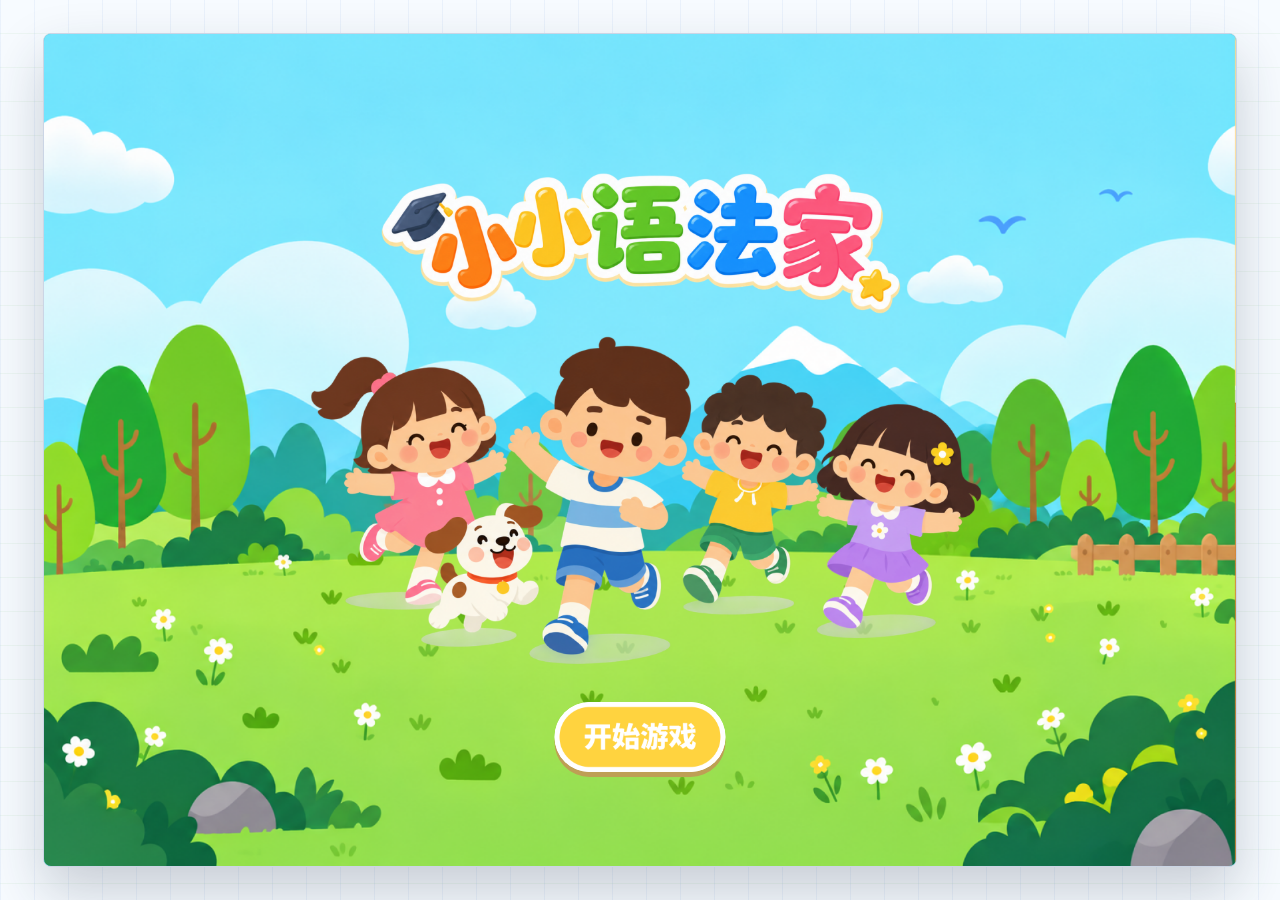
==== commit 71e3692b: "Update serious game demo" ====
--- a/index.html
+++ b/index.html
@@ -4,7 +4,12 @@
     <meta charset="utf-8" />
     <meta name="viewport" content="width=device-width, initial-scale=1" />
     <title>语文知识乐园 - “的”的用法</title>
-    <link rel="stylesheet" href="./styles.css?v=phrase-stage3-buttons-1" />
+    <link rel="stylesheet" href="./styles.css?v=sentence-answer-still-10" />
+    <link rel="stylesheet" href="./resource-ui.css?v=sentence-dock-no-title-6" />
+    <link rel="stylesheet" href="./top-ui.css?v=stage1-bulb-group-8" />
+    <link rel="stylesheet" href="./question-ui.css?v=sentence-stage2-square-slots-3" />
+    <link rel="stylesheet" href="./book-guide.css?v=sentence-guide-layout-4" />
+    <link rel="stylesheet" href="./celebration.css?v=1" />
   </head>
   <body>
     <main id="game" class="game-stage" aria-label="语文知识乐园">
@@ -42,6 +47,9 @@
       </footer>
     </main>
 
-    <script src="./game.js?v=sentence-stage4-question-shadow-1"></script>
+    <script src="./game.js?v=level-celebration-10"></script>
+    <script src="./celebration.js?v=1"></script>
+    <script src="./resource-ui.js?v=stage1-audio-aligned-5"></script>
+    <script src="./top-ui.js?v=8"></script>
   </body>
 </html>
--- a/styles.css
+++ b/styles.css
@@ -1,6 +1,7 @@
 :root {
   --stage-w: 1194px;
   --stage-h: 834px;
+  --resource-name-size: 13px;
   --ink: #273142;
   --muted: #657186;
   --line: #d7dde8;
@@ -69,7 +70,7 @@
 
 .game-stage.home-layout {
   grid-template-rows: 1fr;
-  background: #ffffff;
+  background: #64d9e9;
 }
 
 .game-stage.home-layout .topbar,
@@ -79,7 +80,75 @@
 
 .game-stage.home-layout .view {
   overflow: hidden;
-  background: #ffffff;
+  background: #64d9e9;
+}
+
+.game-stage.word-map-layout,
+.game-stage.phrase-map-layout,
+.game-stage.sentence-map-layout {
+  grid-template-rows: 1fr;
+  border: 0;
+  box-shadow: none;
+  background: #35c0e8;
+}
+
+.game-stage.word-map-layout .topbar,
+.game-stage.word-map-layout .statusbar,
+.game-stage.phrase-map-layout .topbar,
+.game-stage.phrase-map-layout .statusbar,
+.game-stage.sentence-map-layout .topbar,
+.game-stage.sentence-map-layout .statusbar { display: none; }
+.game-stage.word-map-layout .view,
+.game-stage.phrase-map-layout .view,
+.game-stage.sentence-map-layout .view {
+  width: 1194px;
+  height: 834px;
+  overflow: hidden;
+  background: #35c0e8;
+}
+
+.word-map-screen { position: absolute; inset: 0; overflow: hidden; }
+.word-map-background { position: absolute; inset: 0; width: 100%; height: 100%; object-fit: fill; }
+.word-map-back,
+.word-map-node,
+.word-map-next { position: absolute; padding: 0; border: 0; background: transparent; cursor: pointer; }
+.word-map-back { left: 35px; top: 28px; width: 86px; height: 92px; z-index: 2; }
+.word-map-back img { width: 100%; height: 100%; display: block; }
+.word-map-guide {
+  position: absolute;
+  left: 311px;
+  top: 174px;
+  width: 127px;
+  height: 210px;
+  z-index: 3;
+  object-fit: contain;
+  pointer-events: none;
+  transform-origin: 50% 90%;
+  animation: word-map-guide-idle 2.4s ease-in-out infinite;
+}
+.word-map-node { left: 337px; top: 327px; width: 52px; height: 54px; z-index: 2; }
+.word-map-node img { display: block; width: 100%; height: 100%; }
+.word-map-node:hover,
+.word-map-node:focus-visible,
+.word-map-next:hover,
+.word-map-next:focus-visible { outline: none; filter: brightness(1.06); }
+.word-map-next { right: 16px; top: 379px; width: 54px; height: 78px; z-index: 2; display: grid; place-items: center; }
+.knowledge-map-screen .word-map-guide {
+  width: 123px;
+  height: 211px;
+}
+.knowledge-map-screen .word-map-back { z-index: 4; }
+.knowledge-map-screen .word-map-next { z-index: 4; }
+.phrase-map-screen .word-map-guide { left: 465px; top: 66px; }
+.phrase-map-screen .word-map-node { left: 500px; top: 227px; }
+.sentence-map-screen .word-map-guide { left: 321px; top: 104px; }
+.sentence-map-screen .word-map-node { left: 357px; top: 265px; }
+@keyframes word-map-guide-idle {
+  0%, 100% { transform: translateY(0) rotate(-1deg); }
+  50% { transform: translateY(-7px) rotate(1deg); }
+}
+@media (prefers-reduced-motion: reduce) {
+  .word-map-guide { animation: none; }
 }
 
 .home-canvas {
@@ -88,6 +157,116 @@
   display: grid;
   place-items: center;
   padding: 48px 40px;
+}
+
+.home-category-screen {
+  padding: 0;
+  overflow: hidden;
+  background: #ffbd18;
+}
+
+.home-category-background {
+  position: absolute;
+  inset: 0;
+  display: block;
+  width: 100%;
+  height: 100%;
+  object-fit: fill;
+  pointer-events: none;
+}
+
+.home-category-hotspots {
+  position: absolute;
+  inset: 0;
+}
+
+.home-category-hotspots::before {
+  content: "";
+  position: absolute;
+  inset: 18% 0 24%;
+  background: #ffbd18;
+}
+
+.home-category-hit {
+  position: absolute;
+  top: 22.7%;
+  width: 24.7%;
+  height: 49.8%;
+  padding: 0;
+  border: 0;
+  background: transparent;
+  cursor: pointer;
+}
+
+.home-category-hit:nth-child(1) { left: 8.7%; }
+.home-category-hit:nth-child(2) { left: 37.55%; }
+.home-category-hit:nth-child(3) { left: 66.75%; }
+
+.home-category-hit img {
+  display: block;
+  width: 100%;
+  height: 100%;
+  object-fit: fill;
+  pointer-events: none;
+}
+
+.home-category-hit:hover,
+.home-category-hit:focus-visible {
+  filter: brightness(1.03);
+}
+
+.home-category-hit:active {
+  filter: brightness(0.98);
+}
+
+.home-title-screen {
+  padding: 0;
+  background: #64d9e9;
+}
+
+.home-title-background {
+  position: absolute;
+  inset: 0;
+  width: 100%;
+  height: 100%;
+  object-fit: cover;
+  object-position: center;
+}
+
+.home-start-button {
+  position: absolute;
+  left: 50%;
+  bottom: 11.3%;
+  width: 171px;
+  padding: 0;
+  border: 0;
+  border-radius: 999px;
+  background: #fff;
+  box-shadow: 0 5px 0 var(--ui-gold-base, #be9f55);
+  cursor: pointer;
+  transform: translateX(-50%);
+  transition: transform 120ms ease;
+}
+
+.home-start-button img {
+  display: block;
+  width: 100%;
+  height: auto;
+  border-radius: inherit;
+}
+
+.home-start-button:hover { transform: translate(-50%, -1px); }
+.home-start-button:focus-visible {
+  outline: 3px solid #fff;
+  outline-offset: 6px;
+}
+.home-start-button:active {
+  transform: translate(-50%, 3px);
+  box-shadow: 0 2px 0 var(--ui-gold-base, #be9f55);
+}
+
+@media (prefers-reduced-motion: reduce) {
+  .home-start-button { transition: none; }
 }
 
 .home-top-instruction {
@@ -4317,7 +4496,6 @@
   width: 1194px;
   height: 834px;
   border: 0;
-  border-radius: 0;
   box-shadow: none;
 }
 
@@ -4593,14 +4771,84 @@
   height: 100%;
 }
 
-.word-stage-one-question {
-  position: absolute;
-  left: 471px;
-  top: 693px;
+.stage-top-instruction-corrected,
+.stage-one-instruction-corrected {
+  position: absolute;
+  top: 16px;
+  left: 195px;
+  width: 455px;
+  height: 59px;
+  display: flex;
+  align-items: center;
+  justify-content: center;
+  background: #fff;
+  color: #81500a;
+  font-size: 28px;
+  font-weight: 900;
+  white-space: nowrap;
+}
+
+.word-stage-one-question,
+.phrase-find-question-art,
+.sentence-reference-task-card {
+  position: absolute;
+  left: 50%;
+  bottom: calc(var(--ui-scene-edge, 30px) + 5px);
   z-index: 12;
-  width: 247px;
-  height: 121px;
+  width: 100px;
+  height: 100px;
+  display: grid;
+  place-items: center;
+  transform: translateX(-50%);
   pointer-events: none;
+}
+
+.stage-one-audio-button {
+  position: relative;
+  z-index: 2;
+  display: grid;
+  place-items: center;
+  padding: 0;
+  border: 4px solid #ffdb55;
+  border-radius: 28px;
+  box-shadow: 0 5px 0 #b1842d;
+  box-sizing: border-box;
+  min-width: 0;
+  min-height: 0;
+  background: #fff;
+  cursor: pointer;
+  pointer-events: auto;
+}
+
+.stage-one-audio-button .stage-one-audio-character {
+  display: block;
+  width: 84px;
+  height: 84px;
+  object-fit: contain;
+  pointer-events: none;
+  transform-origin: 50% 75%;
+  animation: none;
+}
+
+.stage-one-audio-button.is-speaking .stage-one-audio-character {
+  animation: stageOneAudioSpeaking 620ms ease-in-out infinite;
+  filter: drop-shadow(0 0 3px rgba(242, 169, 34, .6));
+}
+
+@keyframes stageOneAudioSpeaking {
+  0%, 100% { transform: rotate(-2deg) scale(1); }
+  50% { transform: translateY(-2px) rotate(2deg) scale(1.07); }
+}
+
+.stage-one-audio-button:focus-visible {
+  outline: 3px solid #80500b;
+  outline-offset: 3px;
+  border-radius: 28px;
+}
+
+.word-stage-one-audio {
+  width: 100%;
+  height: 100%;
 }
 
 @keyframes word-stage-one-question-breathe {
@@ -4633,12 +4881,17 @@
 @media (prefers-reduced-motion: reduce) {
   .home-top-instruction,
   .word-stage-one-question-content,
+  .stage-one-audio-button .stage-one-audio-character,
   .word-stage-four-question-art,
   .phrase-find-question-image,
   .phrase-stage2-breathe,
   .word-stage-three-next,
   .phrase-reference-next,
   .sentence-book-next-art {
+    animation: none;
+  }
+
+  .stage-one-audio-button.is-speaking .stage-one-audio-character {
     animation: none;
   }
 }
@@ -4715,28 +4968,54 @@
   width: 1128px;
   height: 121px;
   pointer-events: none;
-  background: url("./assets/word-stage1/Group 351.png") center / 100% 100% no-repeat;
+  background: none;
+}
+
+/* Use only the two resource sections of the original artwork. Its middle
+   label/frame duplicates the independently rendered task card. */
+.word-stage-one-resource-dock::before,
+.word-stage-one-resource-dock::after {
+  content: "";
+  position: absolute;
+  top: 0;
+  height: 121px;
+  background: url("./assets/word-stage1/Group 351.png") no-repeat;
+  background-size: 1128px 121px;
+  pointer-events: none;
+}
+
+.word-stage-one-resource-dock::before {
+  left: 0;
+  width: 420px;
+  background-position: left top;
+}
+
+.word-stage-one-resource-dock::after {
+  right: 0;
+  width: 416px;
+  background-position: right top;
 }
 
 .word-stage-one-resource-group {
   position: absolute;
+  z-index: 1;
   top: 36px;
   height: 64px;
   overflow: hidden;
 }
 
-.game-stage.word-find-layout .word-stage-one-resource-group {
-  top: calc(36px + 4%);
+.word-stage-one-resource-dock .word-stage-one-resource-group {
+  top: 41px;
 }
 
 .word-stage-one-modifiers {
-  left: 12px;
-  width: 406px;
+  left: 0;
+  width: 420px;
 }
 
 .word-stage-one-objects {
-  left: 724px;
-  width: 406px;
+  right: 0;
+  width: 416px;
 }
 
 .word-stage-one-resource-group > div {
@@ -4746,10 +5025,10 @@
   grid-template-columns: repeat(7, 50px);
   align-items: center;
   align-content: center;
-  justify-content: start;
+  justify-content: center;
   justify-items: center;
   gap: 5px;
-  padding: 0 12px;
+  padding: 0;
 }
 
 .word-stage-one-resource {
@@ -4794,29 +5073,10 @@
   cursor: pointer;
 }
 
-.word-stage-two-resource-dock::before {
-  content: "";
-  position: absolute;
-  z-index: 1;
-  left: 430px;
-  top: 0;
-  width: 250px;
-  height: 121px;
-  background: #fff3d7;
-  pointer-events: none;
-}
-
+/* Stage two keeps the same original frames and outer-side labels as stage
+   one. Only the contents become interactive; no second CSS frame is painted. */
 .word-stage-two-resource-dock .word-stage-one-resource-group {
   z-index: 2;
-}
-
-/* Stage two: align each resource row with its corresponding artwork compartment. */
-.word-stage-two-resource-dock .word-stage-one-modifiers {
-  top: calc(36px + 2%);
-}
-
-.word-stage-two-resource-dock .word-stage-one-objects {
-  top: calc(36px + 3%);
 }
 
 .word-stage-one-resource-dock .word-stage-one-resource-group h3,
@@ -4922,7 +5182,7 @@
   left: 637px;
   top: 379px;
   z-index: 12;
-  width: 184px;
+  width: 185px;
   height: 82px;
   min-height: 0;
   padding: 0;
@@ -4937,7 +5197,7 @@
   position: absolute;
   inset: 0;
   display: block;
-  width: 184px;
+  width: 185px;
   height: 82px;
   pointer-events: none;
 }
@@ -5715,6 +5975,88 @@
   object-fit: fill;
 }
 
+.word-stage-three-guided {
+  position: absolute;
+  inset: 0;
+  z-index: 12;
+  width: 1194px;
+  height: 834px;
+  overflow: hidden;
+}
+
+.word-stage-three-guided-background {
+  display: block;
+  width: 1194px;
+  height: 834px;
+  object-fit: fill;
+  pointer-events: none;
+  user-select: none;
+}
+
+.word-stage-three-guide-choices {
+  position: absolute;
+  left: 425px;
+  top: 468px;
+  z-index: 2;
+  display: flex;
+  gap: 26px;
+}
+
+.word-stage-three-guide-choice {
+  width: 158px;
+  height: 52px;
+  border: 0;
+  border-radius: 28px;
+  background: url("./assets/word-stage3/guided/option-button.png") center / 100% 100% no-repeat;
+  color: transparent;
+  cursor: pointer;
+  font-size: 0;
+}
+
+.word-stage-three-guide-choice:focus-visible {
+  outline: 3px solid #2d9b84;
+  outline-offset: 3px;
+}
+
+.word-stage-three-guide-choice.is-selected {
+  background: rgba(255, 255, 255, .18);
+}
+
+.word-stage-three-guide-final-line {
+  position: absolute;
+  left: 313px;
+  top: 622px;
+  width: 558px;
+  min-height: 36px;
+  box-sizing: border-box;
+  padding: 8px 18px;
+  color: #8d5608;
+  font-size: 16px;
+  font-weight: 900;
+  line-height: 1.25;
+  text-align: left;
+}
+
+.word-stage-three-guide-next {
+  position: absolute;
+  left: 851px;
+  top: 647px;
+  z-index: 3;
+  width: 86px;
+  height: 86px;
+  padding: 0;
+  border: 0;
+  background: transparent;
+  cursor: pointer;
+}
+
+.word-stage-three-guide-next img {
+  display: block;
+  width: 100%;
+  height: 100%;
+  object-fit: contain;
+}
+
 .word-stage-three-tools {
   position: absolute;
   inset: 28px 34px auto;
@@ -6101,7 +6443,7 @@
 
 /* The supplied stage-two frame has its own dimensions and question-slot artwork. */
 .word-stage-two-question.restore-question-card {
-  width: 184px;
+  width: 185px;
   height: 82px;
   min-height: 0;
   padding: 0;
@@ -6148,7 +6490,7 @@
   border: 3px solid #ffd13d;
   border-radius: 16px;
   background: #ffffff;
-  box-shadow: 0 5px 0 #e2af1c;
+  box-shadow: 0 5px 0 var(--ui-gold-base, #be9f55);
   color: #8a5a09;
 }
 
@@ -6244,7 +6586,7 @@
   border: 3px solid #ffd13d;
   border-radius: 16px;
   background: #ffffff;
-  box-shadow: 0 5px 0 #e2af1c;
+  box-shadow: 0 5px 0 var(--ui-gold-base, #be9f55);
   color: #8a5a09;
 }
 
@@ -6596,7 +6938,6 @@
 .game-stage.sentence-book-layout:has(.sentence-book-asset-stage) {
   grid-template-rows: 1fr;
   border: 0;
-  border-radius: 0;
   box-shadow: none;
 }
 
@@ -6663,6 +7004,110 @@
   width: 100%;
   height: 100%;
   object-fit: fill;
+}
+
+.sentence-stage-three-guided {
+  position: absolute;
+  inset: 0;
+  z-index: 10;
+  width: 1194px;
+  height: 834px;
+  overflow: hidden;
+}
+.sentence-stage-three-guided-background {
+  display: block;
+  width: 1194px;
+  height: 834px;
+  object-fit: fill;
+  pointer-events: none;
+  user-select: none;
+}
+.sentence-stage-three-guide-choices {
+  position: absolute;
+  left: 434px;
+  top: 469px;
+  z-index: 2;
+  display: flex;
+  gap: 22px;
+}
+.sentence-stage-three-guide-choice {
+  width: 158px;
+  height: 52px;
+  padding: 0 8px;
+  border: 0;
+  border-radius: 28px;
+  background: url("./assets/sentence-stage3/guided/option-button.png") center / 100% 100% no-repeat;
+  color: #fff;
+  cursor: pointer;
+  font-size: 15px;
+  font-weight: 900;
+  line-height: 1.05;
+  text-shadow: 0 1px 0 rgba(185, 128, 12, .35);
+}
+.sentence-stage-three-guide-choice:focus-visible {
+  outline: 3px solid #2d9b84;
+  outline-offset: 3px;
+}
+.sentence-stage-three-guide-choice.is-selected {
+  filter: brightness(.94);
+}
+.sentence-stage-three-guided[data-guide-index="1"] .sentence-stage-three-guide-choices {
+  left: 433px;
+  gap: 8px;
+}
+.sentence-stage-three-guided[data-guide-index="1"] .sentence-stage-three-guide-choice {
+  width: 142px;
+  font-size: 15px;
+}
+.sentence-stage-three-guide-rules {
+  position: absolute;
+  left: 313px;
+  top: 535px;
+  z-index: 2;
+  width: 630px;
+  color: #8d5608;
+  font-size: 15px;
+  font-weight: 900;
+  line-height: 1.25;
+  text-align: left;
+}
+.sentence-stage-three-guide-rule {
+  height: 45px;
+  box-sizing: border-box;
+  padding: 8px 18px;
+  background: rgba(255, 240, 201, .96);
+}
+.sentence-stage-three-guide-final-line {
+  position: absolute;
+  left: 313px;
+  top: 622px;
+  width: 630px;
+  min-height: 36px;
+  box-sizing: border-box;
+  padding: 8px 18px;
+  color: #8d5608;
+  font-size: 15px;
+  font-weight: 900;
+  line-height: 1.25;
+  text-align: left;
+}
+.sentence-stage-three-guide-next {
+  position: absolute;
+  left: 851px;
+  top: 647px;
+  z-index: 3;
+  width: 86px;
+  height: 86px;
+  padding: 0;
+  border: 0;
+  background: transparent;
+  cursor: pointer;
+}
+.sentence-stage-three-guide-next img {
+  display: block;
+  width: 100%;
+  height: 100%;
+  object-fit: contain;
 }
 
 .sentence-book-asset-stage .sentence-reference-tools,
@@ -6788,8 +7233,7 @@
 }
 
 .sentence-stage4-canvas:not(.is-complete) .sentence-stage4-question {
-  transform-origin: center;
-  animation: word-stage-one-question-breathe 1.6s ease-in-out infinite;
+  animation: none;
 }
 
 .sentence-stage4-bread-display-breathe {
@@ -7509,8 +7953,8 @@
 
 .stage-four-grammar-close {
   position: absolute;
-  left: calc(50% + 330px);
-  top: calc(50% - 260px);
+  left: calc(50% + 306px);
+  top: calc(50% - 232px);
   z-index: 3;
   width: 44px;
   height: 44px;
@@ -7542,7 +7986,7 @@
 .stage-four-feedback {
   position: absolute;
   left: 50%;
-  top: 46px;
+  top: 128px;
   z-index: 35;
   width: 481px;
   height: 70px;
@@ -9117,7 +9561,6 @@
   width: 1194px;
   height: 834px;
   border: 0;
-  border-radius: 0;
   box-shadow: none;
 }
 
@@ -9537,10 +9980,10 @@
   z-index: 20;
   width: 1128px;
   height: 133px;
-}
-
-/* Match the two phrase resource panels to the word-stage-one baseline and
-   height, while keeping the central “做一做” question artwork in place. */
+  pointer-events: none;
+}
+
+/* Keep only the left and right resource panels from the original artwork. */
 .phrase-find-bottom::before,
 .phrase-find-bottom::after {
   content: "";
@@ -9569,14 +10012,6 @@
 .phrase-find-bottom.is-resources-hidden::before,
 .phrase-find-bottom.is-resources-hidden::after {
   display: none;
-}
-
-.phrase-find-bottom-frame {
-  inset: 0;
-  z-index: 0;
-  width: 1128px;
-  height: 133px;
-  clip-path: inset(0 500px);
 }
 
 .phrase-find-earned-list {
@@ -9618,23 +10053,9 @@
   object-fit: contain;
 }
 
-.phrase-find-question-art {
-  position: absolute;
-  left: 503.9px;
-  top: 31px;
-  z-index: 2;
-  width: 122.2px;
-  height: 128.7px;
-  pointer-events: none;
-}
-
-.phrase-find-question-art .phrase-find-question-image {
-  position: static;
-  width: 122.2px;
-  height: 128.7px;
-  object-fit: fill;
-  transform-origin: center;
-  animation: word-stage-one-question-breathe 1.6s ease-in-out infinite;
+.phrase-stage-one-audio {
+  width: 100%;
+  height: 100%;
 }
 
 
@@ -9925,21 +10346,6 @@
   position: absolute;
   inset: 0;
   overflow: hidden;
-}
-
-.phrase-restore-scene-caption {
-  position: absolute;
-  left: 14px;
-  right: 14px;
-  bottom: 8px;
-  z-index: 5;
-  color: #536d7d;
-  font-size: 14px;
-  text-align: center;
-}
-
-.phrase-restore-scene-caption:empty {
-  display: none;
 }
 
 .phrase-mini-old-text {
@@ -10922,6 +11328,101 @@
   z-index: 2;
   background: rgba(43, 45, 26, .48);
 }
+
+.phrase-stage-three-guided {
+  position: absolute;
+  inset: 0;
+  z-index: 10;
+  width: 1194px;
+  height: 834px;
+  overflow: hidden;
+}
+.phrase-stage-three-guided-background {
+  display: block;
+  width: 1194px;
+  height: 834px;
+  object-fit: fill;
+  pointer-events: none;
+  user-select: none;
+}
+.phrase-stage-three-guide-choices {
+  position: absolute;
+  left: 425px;
+  top: 468px;
+  z-index: 2;
+  display: flex;
+  gap: 26px;
+}
+.phrase-stage-three-guide-choice {
+  width: 158px;
+  height: 52px;
+  padding: 0;
+  border: 0;
+  border-radius: 28px;
+  background: url("./assets/phrase-stage3/guided/option-button.png") center / 100% 100% no-repeat;
+  color: #fff;
+  cursor: pointer;
+  font-size: 18px;
+  font-weight: 900;
+  text-shadow: 0 1px 0 rgba(185, 128, 12, .35);
+}
+.phrase-stage-three-guide-choice:focus-visible {
+  outline: 3px solid #2d9b84;
+  outline-offset: 3px;
+}
+.phrase-stage-three-guide-choice.is-selected {
+  filter: brightness(.94);
+}
+.phrase-stage-three-guide-rules {
+  position: absolute;
+  left: 313px;
+  top: 535px;
+  z-index: 2;
+  width: 558px;
+  color: #8d5608;
+  font-size: 16px;
+  font-weight: 900;
+  line-height: 1.25;
+  text-align: left;
+}
+.phrase-stage-three-guide-rule {
+  height: 45px;
+  box-sizing: border-box;
+  padding: 8px 18px;
+  background: rgba(255, 240, 201, .96);
+}
+.phrase-stage-three-guide-final-line {
+  position: absolute;
+  left: 313px;
+  top: 622px;
+  width: 558px;
+  min-height: 36px;
+  box-sizing: border-box;
+  padding: 8px 18px;
+  color: #8d5608;
+  font-size: 16px;
+  font-weight: 900;
+  line-height: 1.25;
+  text-align: left;
+}
+.phrase-stage-three-guide-next {
+  position: absolute;
+  left: 851px;
+  top: 647px;
+  z-index: 3;
+  width: 86px;
+  height: 86px;
+  padding: 0;
+  border: 0;
+  background: transparent;
+  cursor: pointer;
+}
+.phrase-stage-three-guide-next img {
+  display: block;
+  width: 100%;
+  height: 100%;
+  object-fit: contain;
+}
 .phrase-reference-dock {
   z-index: 1;
   left: 35px;
@@ -11490,14 +11991,14 @@
 }
 .phrase-stage4-resource.is-pear {
   box-sizing: border-box;
-  padding: 3px;
+  padding: 0;
   border: 1.5px solid #8b8b8b;
   border-radius: 10px;
   background: #fff;
 }
 .phrase-stage4-resource.is-pear img {
-  width: 46px;
-  height: 46px;
+  width: 52px;
+  height: 52px;
 }
 .phrase-stage4-resource:hover,
 .phrase-stage4-resource:focus-visible,
@@ -11550,6 +12051,11 @@
   width: 100%;
   height: 100%;
 }
+.sentence-stage-instruction .stage-one-instruction-corrected {
+  left: 90px;
+  width: 680px;
+  font-size: 25px;
+}
 .sentence-reference-background {
   position: absolute;
   inset: 0;
@@ -11599,22 +12105,9 @@
 .sentence-reference-back { left: 3%; top: 3%; width: 8%; height: 11%; }
 .sentence-reference-sound { right: 2%; top: 3%; width: 8%; height: 11%; }
 .sentence-reference-state-layer { position: absolute; inset: 0; z-index: 4; pointer-events: none; }
-.sentence-reference-task-card { position: absolute; z-index: 4; pointer-events: none; }
 .sentence-reference-animal-state { position: absolute; object-fit: contain; }
 .sentence-reference-distractor { position: absolute; z-index: 4; object-fit: contain; pointer-events: none; user-select: none; }
-.sentence-reference-task-card { left: 50%; top: 80.39%; width: 10.24%; height: 15.43%; display: grid; place-items: center; box-sizing: border-box; transform: translateX(-50%); background: transparent; border: 0; border-radius: 0; box-shadow: none; }
-.sentence-reference-task-card > img:not(.sentence-care-task-label) {
-  width: 100%;
-  height: 100%;
-  object-fit: contain;
-  transform-origin: center;
-  animation: word-stage-one-question-breathe 1.6s ease-in-out infinite;
-}
-@media (prefers-reduced-motion: reduce) {
-  .sentence-reference-task-card > img:not(.sentence-care-task-label) {
-    animation: none;
-  }
-}
+.sentence-reference-task-card > .sentence-stage-one-audio { width: 100%; height: 100%; }
 .sentence-reference-result-hit img { width: 100%; height: 100%; object-fit: contain; }
 .sentence-reference-earned { position: absolute; z-index: 8; top: 87.5%; width: 4.7%; height: 8.2%; object-fit: contain; pointer-events: none; }
 .sentence-reference-keeper { position:absolute; z-index:5; pointer-events:none; }
@@ -11626,7 +12119,7 @@
 .sentence-reference-tools { position:absolute; left:3%; right:3%; top:3%; z-index:12; display:flex; justify-content:space-between; pointer-events:none; }
 .sentence-reference-tools > div { display:flex; gap:28px; }
 .sentence-reference-tools button { width:86px; height:86px; padding:0; border:0; background:transparent; cursor:pointer; pointer-events:auto; }
-.sentence-reference-tools button:disabled { opacity:.75; cursor:default; }
+.sentence-reference-tools button:disabled { opacity:1; cursor:default; }
 .sentence-reference-stage .sentence-reference-tools button[data-sentence-tool="book"]:disabled { opacity:1; }
 .sentence-reference-tools img { width:100%; height:100%; object-fit:contain; }
 .sentence-reference-resource-frame { position:absolute; z-index:7; left:62.5%; right:3%; bottom:3%; height:14.1%; padding:0; box-sizing:border-box; }
@@ -11649,7 +12142,7 @@
 .sentence-reference-result-hit { position:absolute; z-index:15; display:grid; place-items:center; padding:0; border:0; background:transparent; cursor:pointer; pointer-events:auto; }
 .sentence-reference-choice { width:56px; height:56px; }
 .sentence-reference-choice img { width:100%; height:100%; object-fit:contain; }
-.game-stage:has(.sentence-reference-stage) { border:0; border-radius:0; box-shadow:none; }
+.game-stage:has(.sentence-reference-stage) { border:0; box-shadow:none; }
 
 @keyframes sentenceReferenceKeeperWalk {
   from { transform: translate(var(--keeper-from-x), var(--keeper-from-y)); }
@@ -11697,7 +12190,7 @@
   border: 3px solid #ffffff;
   border-radius: 20px;
   background: #fffdf5;
-  box-shadow: 0 5px 0 #d5a92d;
+  box-shadow: 0 5px 0 var(--ui-gold-base, #be9f55);
   color: #ffc532;
 }
 .game-stage.phrase-restore-layout .phrase-corner-tools .find-tool-icon {
@@ -11937,6 +12430,15 @@
   pointer-events: none;
 }
 
+.game-stage.phrase-restore-layout .phrase-stage2-scene-art img {
+  animation: none !important;
+  transition: none !important;
+}
+
+.game-stage.phrase-restore-layout .phrase-restore-slot.is-hint {
+  opacity: 1;
+}
+
 .game-stage.phrase-restore-layout .phrase-restore-resource-dock {
   left: 34px;
   right: auto;
@@ -12537,7 +13039,7 @@
   border: 3px solid #f0c344;
   border-radius: 18px;
   background: #fff;
-  box-shadow: 0 6px 0 #d5a532;
+  box-shadow: 0 6px 0 var(--ui-gold-base, #be9f55);
   color: #8c5700;
   overflow: hidden;
 }
@@ -13038,7 +13540,6 @@
 .game-stage.sentence-care-layout:has(.sentence-care-asset-stage) {
   grid-template-rows:1fr;
   border:0;
-  border-radius:0;
   box-shadow:none;
 }
 
@@ -13234,7 +13735,8 @@
   height:72px;
   display:flex;
   align-items:flex-start;
-  gap:4px;
+  gap:0;
+  justify-content:center;
   pointer-events:none;
 }
 
@@ -13249,8 +13751,8 @@
 }
 
 .sentence-care-asset-resource {
-  flex:0 0 52px;
-  width:52px;
+  flex:0 0 56px;
+  width:56px;
   height:72px;
   display:flex;
   flex-direction:column;
@@ -13277,11 +13779,11 @@
 
 .sentence-care-asset-resource span {
   display:block;
-  width:52px;
+  width:56px;
   height:16px;
   overflow:hidden;
   color:#273142;
-  font-size:11px;
+  font-size:12px;
   font-weight:900;
   line-height:16px;
   text-align:center;
@@ -13608,6 +14110,74 @@
   pointer-events: none;
 }
 
+.word-stage-four-answer-visual {
+  position: absolute;
+  z-index: 1;
+  left: 8.6%;
+  top: 35.7%;
+  width: 82.8%;
+  height: 60.9%;
+  display: grid;
+  place-items: center;
+  overflow: hidden;
+  border-radius: 9%;
+  background: #fff;
+  pointer-events: none;
+}
+
+.word-stage-four-answer-visual img {
+  display: block;
+  width: var(--answer-visual-width, 86%);
+  height: var(--answer-visual-height, 86%);
+  object-fit: contain;
+}
+
+.word-stage-four-question-art-fafa-bottle .word-stage-four-answer-visual img {
+  --answer-visual-width: 60%;
+  --answer-visual-height: 94%;
+}
+
+.word-stage-four-question-art-blue-notebook .word-stage-four-answer-visual img {
+  --answer-visual-width: 83%;
+  --answer-visual-height: 86%;
+}
+
+.word-stage-four-question-art-wood-pencil-case-choice .word-stage-four-answer-visual,
+.word-stage-four-question-art-pretty-postcard-order .word-stage-four-answer-visual {
+  left: 2.5%;
+  top: 2.4%;
+  width: 95%;
+  height: 92%;
+}
+
+.word-stage-four-question-art-wood-pencil-case-choice .word-stage-four-answer-visual img {
+  --answer-visual-width: 90%;
+  --answer-visual-height: 57%;
+}
+
+.word-stage-four-question-art-handsome-badge-choice .word-stage-four-answer-visual,
+.word-stage-four-question-art-red-keychain-choice .word-stage-four-answer-visual {
+  left: 26.4%;
+  top: 35.7%;
+  width: 48.1%;
+  height: 60.9%;
+}
+
+.word-stage-four-question-art-handsome-badge-choice .word-stage-four-answer-visual img {
+  --answer-visual-width: 90%;
+  --answer-visual-height: 62%;
+}
+
+.word-stage-four-question-art-red-keychain-choice .word-stage-four-answer-visual img {
+  --answer-visual-width: 60%;
+  --answer-visual-height: 96%;
+}
+
+.word-stage-four-question-art-pretty-postcard-order .word-stage-four-answer-visual img {
+  --answer-visual-width: 91%;
+  --answer-visual-height: 90%;
+}
+
 .word-stage-four-de-bridge {
   position: absolute;
   left: 50%;
@@ -13639,6 +14209,7 @@
   height: 52px;
   box-sizing: border-box;
   display: grid;
+  grid-template-rows: 1fr;
   place-items: center;
   padding: 0;
   border: 0;
@@ -13659,8 +14230,8 @@
 
 .word-stage-four-combination-overlay .word-stage-four-drop-slot img {
   display: block;
-  width: 42px;
-  height: 42px;
+  width: 52px;
+  height: 52px;
   max-width: 100%;
   max-height: 100%;
   object-fit: contain;
@@ -13676,7 +14247,7 @@
 
 .word-stage-four-resource-dock {
   position: absolute;
-  left: 386px;
+  left: 700px;
   top: 694px;
   width: 383px;
   height: 120px;
@@ -13804,18 +14375,32 @@
 
 .word-stage-four-option-hotspot {
   width: 194px;
-  height: 91px;
-  padding: 0;
-  border: 0;
-  border-radius: 28px;
-  background: transparent;
+  height: 86px;
+  box-sizing: border-box;
+  display: grid;
+  place-items: center;
+  padding: 0 10px;
+  border: 3px solid #ffd33f;
+  border-radius: 25px;
+  background: #fff;
+  box-shadow: 0 5px 0 var(--ui-gold-base, #be9f55);
+  color: #845000;
+  font-family: inherit;
+  font-size: 23px;
+  font-weight: 900;
+  line-height: 1.2;
+  text-align: center;
+  white-space: nowrap;
   cursor: pointer;
 }
 
-.word-stage-four-option-hotspot:hover,
+.word-stage-four-option-hotspot:hover {
+  background: #fffbed;
+}
+
 .word-stage-four-option-hotspot:focus-visible {
-  outline: none;
-  background: transparent;
+  outline: 3px solid #845000;
+  outline-offset: 3px;
 }
 
 .word-stage-four-option-hotspot.is-wrong {
@@ -14020,3 +14605,442 @@
     content: "";
   }
 }
+
+/* The second-stage reflection dialog uses the supplied card and button art. */
+.second-stage-reflection-overlay,
+.second-stage-result-overlay {
+  display: block;
+  background: rgba(63, 54, 26, 0.47);
+}
+
+.second-stage-reflection-card {
+  position: absolute;
+  left: 50%;
+  top: 289px;
+  width: 545px;
+  min-height: 236px;
+  padding: 101px 22px 20px;
+  transform: translateX(-50%);
+  box-sizing: border-box;
+  background-position: center;
+  background-size: 100% 100%;
+  background-repeat: no-repeat;
+  text-align: center;
+}
+
+.second-stage-reflection-prompt {
+  margin: 0;
+  color: #855100;
+  font-size: 20px;
+  font-weight: 900;
+  line-height: 1.3;
+}
+
+.second-stage-reflection-card.is-long .second-stage-reflection-prompt {
+  font-size: 18px;
+}
+
+.second-stage-reflection-card.is-very-long .second-stage-reflection-prompt {
+  font-size: 16px;
+}
+
+.second-stage-reflection-options {
+  display: flex;
+  justify-content: center;
+  align-items: stretch;
+  gap: 26px;
+  margin-top: 14px;
+}
+
+.second-stage-reflection-option {
+  width: max-content;
+  min-width: 157px;
+  max-width: 230px;
+  min-height: 49px;
+  padding: 6px 15px 9px;
+  border: 0;
+  background-color: transparent;
+  background-position: center;
+  background-size: 100% 100%;
+  background-repeat: no-repeat;
+  color: #fff;
+  font-size: 17px;
+  font-weight: 900;
+  line-height: 1.2;
+  text-align: center;
+  cursor: pointer;
+}
+
+.second-stage-reflection-option:hover,
+.second-stage-reflection-option:focus-visible,
+.second-stage-reflection-option.is-selected {
+  outline: none;
+  filter: brightness(1.06);
+}
+
+.second-stage-reflection-option.is-wrong {
+  filter: saturate(0.75) sepia(0.2);
+  animation: shake 360ms ease;
+}
+
+.second-stage-result-card {
+  position: absolute;
+  left: 50%;
+  top: 373px;
+  width: 545px;
+  min-height: 124px;
+  display: flex;
+  align-items: flex-end;
+  justify-content: center;
+  gap: 22px;
+  padding: 20px 28px 24px;
+  transform: translateX(-50%);
+  box-sizing: border-box;
+  border: 3px solid #ffd33f;
+  border-radius: 21px;
+  background: #fff;
+  box-shadow: 0 5px 0 var(--ui-gold-base, #be9f55);
+  color: #845000;
+}
+
+.second-stage-result-card strong {
+  font-size: 26px;
+  font-weight: 900;
+  line-height: 30px;
+  white-space: nowrap;
+}
+
+.second-stage-result-term {
+  display: flex;
+  flex-direction: column;
+  align-items: center;
+  flex: 0 0 auto;
+  gap: 10px;
+  min-width: 52px;
+}
+
+.second-stage-result-piece {
+  width: 30px;
+  height: 30px;
+  flex: 0 0 30px;
+  display: grid;
+  place-items: center;
+}
+
+.second-stage-result-piece img,
+.second-stage-result-piece .word-stage-one-modifier-visual,
+.second-stage-result-piece .word-stage-one-object-visual,
+.second-stage-result-piece .word-stage-one-resource-image {
+  width: 30px;
+  height: 30px;
+  object-fit: contain;
+}
+
+.second-stage-result-operator {
+  flex: 0 0 auto;
+  font-size: 27px;
+  font-weight: 900;
+  line-height: 30px;
+  white-space: nowrap;
+}
+
+.second-stage-result-operator.is-connector {
+  color: #ffd33f;
+}
+
+.second-stage-result-picture {
+  display: grid;
+  place-items: center;
+  align-self: center;
+  width: 104px;
+  height: 70px;
+  flex: 0 0 104px;
+}
+
+.second-stage-result-picture img {
+  width: 104px;
+  height: 70px;
+  object-fit: contain;
+}
+
+/* Keep the reference pencil scale; allow broad objects to fill the result area. */
+.second-stage-result-picture[data-result-object="pencil"] {
+  width: 40px;
+  flex-basis: 40px;
+}
+
+.second-stage-result-picture[data-result-object="pencil"] img {
+  width: 40px;
+  height: 62px;
+}
+
+/* The doll artwork includes extra transparent space above and below the figure. */
+.second-stage-result-picture[data-result-object="doll"] img {
+  height: 76px;
+}
+
+/* Action scenes need enough room to show both the child and the object. */
+.second-stage-result-phrase {
+  top: 358px;
+  min-height: 154px;
+  padding: 18px 28px;
+  align-items: center;
+}
+
+.second-stage-result-phrase .second-stage-result-operator {
+  transform: translateY(20px);
+}
+
+.second-stage-result-phrase .second-stage-result-picture {
+  width: 112px;
+  height: 112px;
+  flex-basis: 112px;
+}
+
+.second-stage-result-phrase .second-stage-result-picture img {
+  width: 112px;
+  height: 112px;
+  /* Clip to the 874px face, slightly inside its white rim to remove shadow antialiasing. */
+  clip-path: inset(1% 3.552% 6.104% round 12%);
+}
+
+.second-stage-result-sentence {
+  top: 358px;
+  width: 600px;
+  min-height: 154px;
+  padding: 18px 28px;
+  align-items: center;
+  gap: 18px;
+}
+
+.second-stage-result-sentence .second-stage-result-operator {
+  transform: translateY(20px);
+}
+
+.second-stage-result-sentence .second-stage-result-picture {
+  width: 112px;
+  height: 112px;
+  flex-basis: 112px;
+}
+
+.second-stage-result-sentence .second-stage-result-picture img {
+  width: 112px;
+  height: 112px;
+  border-radius: 14px;
+}
+
+.second-stage-result-sentence strong,
+.second-stage-result-sentence .second-stage-result-operator {
+  font-size: 22px;
+}
+
+
+/* Resource alignment: preserve the supplied frame art and all dock positions.
+   Keep labels below their icons, and center the complete card inside the frame. */
+.word-stage-four-resource-card,
+.phrase-stage4-resource,
+.sentence-stage4-resource {
+  display: grid;
+  grid-template-rows: 52px 16px;
+  align-items: center;
+  justify-items: center;
+  gap: 2px;
+  height: 70px;
+}
+
+.word-stage-four-resource-name,
+.phrase-stage4-resource-name,
+.sentence-stage4-resource-name {
+  position: static;
+  transform: none;
+  display: block;
+  max-width: 100%;
+  padding: 0;
+  background: transparent;
+  line-height: 16px;
+  text-align: center;
+  white-space: nowrap;
+}
+
+.word-stage-four-resource-group {
+  justify-content: center;
+}
+
+.phrase-stage4-resource-list {
+  top: 38px;
+  height: 70px;
+}
+
+/* These strips previously sat off-center or exceeded their original frames. */
+.phrase-find-earned-actions { left: 6px; }
+.phrase-find-earned-objects { left: auto; right: 6px; }
+
+.game-stage.phrase-restore-layout .phrase-restore-resource-group {
+  top: 39px;
+}
+
+.game-stage.phrase-restore-layout .phrase-resource-row {
+  align-items: center;
+}
+
+.sentence-reference-resource-items {
+  left: 10px;
+  right: 10px;
+  justify-content: flex-start;
+  gap: 2px;
+}
+
+.sentence-reference-earned-item {
+  flex: 1 1 0;
+  min-width: 0;
+  max-width: 58px;
+}
+
+.sentence-care-asset-resource-list {
+  width: 392px;
+}
+
+.sentence-care-asset-animal-list { left: 10px; }
+.sentence-care-asset-result-list { left: 722px; }
+
+/* Long result names get their own two-line text area instead of crossing
+   into the next resource. Icon sizes and the surrounding frame stay fixed. */
+.sentence-stage4-resource {
+  grid-template-rows: 52px 26px;
+  height: 80px;
+}
+
+.sentence-stage4-resource-name {
+  width: 52px;
+  height: 26px;
+  line-height: 13px;
+  white-space: normal;
+  overflow-wrap: anywhere;
+  text-wrap: balance;
+}
+
+.sentence-stage4-combine-list {
+  top: 33px;
+  height: 80px;
+}
+
+.sentence-stage4-single-dock .sentence-stage4-single-list {
+  top: 6px;
+  height: 80px;
+  transform: none;
+}
+
+
+/* Resource names share one type size across all levels and stages. Target
+   the text only so icons, label chips, and frame geometry remain unchanged. */
+#game :is(
+  .word-stage-one-resource,
+  .word-stage-four-resource-card,
+  .phrase-find-earned-resource,
+  .phrase-resource-card,
+  .phrase-stage2-resource-card,
+  .phrase-transfer-drag-card,
+  .phrase-stage4-resource,
+  .sentence-reference-earned-item,
+  .sentence-earned-resource,
+  .sentence-care-resource,
+  .sentence-care-asset-resource,
+  .sentence-stage4-resource,
+  .sentence-resource-combine-card,
+  .resource-card,
+  .transfer-resource-card
+) > span:last-child {
+  font-family: inherit;
+  font-size: var(--resource-name-size);
+  font-weight: 900;
+}
+
+
+/* Resource artwork has one size across the nine active docks. Keep card,
+   label and frame geometry independent so longer names retain their space. */
+:root { --resource-icon-size: 50px; }
+
+#game :is(
+  .word-stage-one-resource,
+  .word-stage-four-resource-card,
+  .phrase-find-earned-resource,
+  .phrase-stage2-resource-card,
+  .phrase-stage4-resource,
+  .sentence-reference-earned-item,
+  .sentence-care-asset-resource,
+  .sentence-stage4-resource
+) img {
+  display: block;
+  width: var(--resource-icon-size);
+  height: var(--resource-icon-size);
+  min-width: var(--resource-icon-size);
+  max-width: none;
+  flex: 0 0 var(--resource-icon-size);
+  object-fit: contain;
+}
+
+#game .phrase-stage2-resource-card .phrase-resource-art-wrap {
+  width: var(--resource-icon-size);
+  height: var(--resource-icon-size);
+}
+
+/* The pear artwork has no frame baked in; frame just its icon, like peers. */
+#game .phrase-stage4-resource.is-pear {
+  border: 0;
+  background: transparent;
+}
+#game .phrase-stage4-resource.is-pear img {
+  box-sizing: border-box;
+  border: 1.5px solid #8b8b8b;
+  border-radius: 10px;
+  background: #fff;
+}
+
+/* Center icon + name in the white interior of each supplied frame.
+   Artwork also includes a title and lower shadow, so its full bounds are
+   not the content bounds. Keep the frame artwork and scene positions fixed. */
+.phrase-find-earned-list {
+  top: 82px;
+}
+
+.game-stage.phrase-restore-layout .phrase-restore-resource-group {
+  top: 36px;
+}
+
+.word-stage-four-resource-group {
+  top: 26.5px;
+}
+
+.phrase-stage4-resource-list {
+  top: 37px;
+}
+
+.sentence-reference-resource-items {
+  top: calc(61.8644% - 34px);
+  bottom: auto;
+  height: 68px;
+}
+
+.sentence-care-asset-resource-list {
+  height: 68px;
+}
+.sentence-care-asset-resource {
+  height: 68px;
+}
+.sentence-care-asset-animal-list {
+  top: calc(65.4822% - 34px);
+}
+.sentence-care-asset-result-list {
+  top: calc(63.9594% - 34px);
+}
+
+.sentence-stage4-single-dock .sentence-stage4-single-list {
+  top: 3px;
+}
+
+/* Keep every fourth-stage answer target still, including feedback states. */
+#game.sentence-transfer-layout :is(.sentence-stage4-single-answer, .sentence-stage4-combine-answer, .sentence-stage4-answer-slot, .sentence-stage4-option-answer, .sentence-stage4-order-answer),
+#game.sentence-transfer-layout :is(.sentence-stage4-single-answer, .sentence-stage4-combine-answer, .sentence-stage4-option-answer, .sentence-stage4-order-answer) * {
+  animation: none !important;
+  transition: none !important;
+}
--- a/resource-ui.css
+++ b/resource-ui.css
@@ -0,0 +1,195 @@
+/* Resource UI authority. Values use the 1194 × 834 scene coordinate system. */
+:root {
+  --ui-scene-edge: 30px;
+  --resource-icon-size: 50px;
+  --resource-name-size: 13px;
+  --resource-name-line: 14px;
+  --resource-card-width: 52px;
+  --resource-card-gap: 4px;
+  --resource-art-name-gap: 2px;
+  --resource-panel-height: 84px;
+  --resource-panel-radius: 20px;
+  --resource-panel-border: 3px;
+  --resource-panel-gold: #ffd33f;
+  --ui-gold-base: #be9f55;
+  --resource-panel-shadow: var(--ui-gold-base);
+  --resource-name-color: #804d00;
+  --resource-title-color: #3b3426;
+}
+
+/* Frame artwork has inconsistent body heights. Keep central task artwork;
+   replace only resource frames with one shared, scalable frame. */
+#game .word-stage-one-resource-dock::before,
+#game .word-stage-one-resource-dock::after,
+#game .phrase-find-bottom::before,
+#game .phrase-find-bottom::after { display: none; }
+
+#game :is(
+  .word-stage-four-resource-dock-art,
+  .phrase-stage2-resource-frame,
+  .phrase-stage4-resource-dock-frame,
+  .phrase-stage4-single-result-frame,
+  .sentence-reference-resource-frame > img,
+  .sentence-care-asset-dock-frame,
+  .sentence-stage4-single-frame,
+  .sentence-stage4-combine-frame
+) { display: none; }
+
+#game .ui-resource-panel {
+  position: absolute;
+  right: auto;
+  bottom: auto;
+  z-index: 2;
+  height: var(--resource-panel-height);
+  min-height: var(--resource-panel-height);
+  max-width: none;
+  display: flex;
+  align-items: center;
+  justify-content: center;
+  gap: var(--resource-card-gap);
+  padding: 2px 11px;
+  box-sizing: border-box;
+  border: var(--resource-panel-border) solid var(--resource-panel-gold);
+  border-radius: var(--resource-panel-radius);
+  background: #fff;
+  box-shadow: 0 5px 0 var(--resource-panel-shadow);
+  overflow: visible;
+  transform: none;
+  pointer-events: auto;
+}
+
+#game .ui-resource-panel::before {
+  content: attr(data-resource-title);
+  position: absolute;
+  top: -33px;
+  left: 0;
+  width: max-content;
+  height: 25px;
+  display: grid;
+  place-items: center;
+  padding: 0 12px;
+  border: 0;
+  border-radius: 15px;
+  background: #fff;
+  box-shadow: 0 3px 0 rgba(130, 93, 28, .45);
+  color: var(--resource-title-color);
+  font-family: inherit;
+  font-size: 16px;
+  font-weight: 900;
+  line-height: 25px;
+  white-space: nowrap;
+  pointer-events: none;
+}
+#game .ui-resource-panel[data-resource-layout$="right"]::before {
+  left: auto;
+  right: 0;
+}
+#game .ui-resource-panel > h3 { display: none; }
+
+#game .ui-resource-panel .ui-resource-list {
+  width: 100%;
+  height: auto;
+  min-height: 0;
+  display: flex;
+  align-items: flex-start;
+  justify-content: center;
+  gap: var(--resource-card-gap);
+  padding: 0;
+  margin: 0;
+  border: 0;
+  overflow: visible;
+}
+
+#game .ui-resource-panel .ui-resource-card {
+  position: relative;
+  flex: 0 0 var(--resource-card-width);
+  width: var(--resource-card-width);
+  min-width: var(--resource-card-width);
+  max-width: var(--resource-card-width);
+  height: auto;
+  display: grid;
+  grid-template-rows: var(--resource-icon-size) auto;
+  align-items: center;
+  align-content: center;
+  justify-content: center;
+  justify-items: center;
+  gap: var(--resource-art-name-gap);
+  padding: 0;
+  margin: 0;
+  border: 0;
+  border-radius: 8px;
+  background: transparent;
+  box-shadow: none;
+  color: var(--resource-name-color);
+  overflow: visible;
+  transform: none;
+}
+
+#game .ui-resource-panel .ui-resource-card .ui-resource-icon,
+#game .ui-resource-panel .ui-resource-card .phrase-resource-art-wrap {
+  position: static;
+  display: block;
+  flex: 0 0 var(--resource-icon-size);
+  width: var(--resource-icon-size);
+  height: var(--resource-icon-size);
+  min-width: var(--resource-icon-size);
+  max-width: none;
+  object-fit: contain;
+  transform: none;
+}
+
+#game .ui-resource-panel .ui-resource-card .ui-resource-name {
+  position: static;
+  display: block;
+  width: var(--resource-card-width);
+  min-width: 0;
+  max-width: var(--resource-card-width);
+  height: auto;
+  padding: 0;
+  margin: 0;
+  border: 0;
+  background: transparent;
+  color: var(--resource-name-color);
+  font-family: inherit;
+  font-size: var(--resource-name-size);
+  font-weight: 900;
+  line-height: var(--resource-name-line);
+  text-align: center;
+  white-space: normal;
+  overflow-wrap: anywhere;
+  text-wrap: balance;
+  text-overflow: clip;
+  overflow: visible;
+  transform: none;
+}
+
+#game .ui-resource-panel button.ui-resource-card:is(:focus-visible, .is-selected) {
+  outline: 2px solid #c99725;
+  outline-offset: 2px;
+  background: #fff8dc;
+}
+#game .ui-resource-panel button.ui-resource-card:active { cursor: grabbing; }
+
+@media (prefers-reduced-motion: reduce) {
+  #game .ui-resource-panel .ui-resource-card { animation: none; }
+}
+
+
+/* Names use their actual line height; the whole row is centered in the frame. */
+#game .ui-resource-panel .ui-resource-card .ui-resource-name[data-name-size="compact"] {
+  font-size: 12px;
+  line-height: 13px;
+}
+#game .ui-resource-panel .ui-resource-card .ui-resource-name[data-name-size="small"] {
+  font-size: 11px;
+  line-height: 12px;
+}
+
+
+/* Single-line rows use a tighter frame; wrapped rows retain safe text space. */
+#game .ui-resource-panel[data-resource-density="wrapped"] {
+  --resource-panel-height: 90px;
+}
+
+
+#game.sentence-transfer-layout .ui-resource-panel::before { display:none; }
--- a/top-ui.css
+++ b/top-ui.css
@@ -0,0 +1,93 @@
+/* Shared top toolbar in the 1194 × 834 scene. */
+#game .ui-top-control {
+  position: absolute !important;
+  width: 86px !important;
+  height: 86px !important;
+  min-width: 0 !important;
+  padding: 0 !important;
+  margin: 0 !important;
+  right: auto !important;
+  bottom: auto !important;
+  transform: none !important;
+  border: 0 !important;
+  background: transparent !important;
+  box-shadow: none !important;
+  pointer-events: auto;
+}
+#game .ui-top-control img {
+  display: block;
+  width: 100% !important;
+  height: 100% !important;
+  object-fit: contain !important;
+}
+#game .ui-top-banner {
+  position: absolute !important;
+  width: 785px !important;
+  height: 86px !important;
+  right: auto !important;
+  bottom: auto !important;
+  transform: none !important;
+  margin: 0 !important;
+}
+/* Guided sheets contain old painted controls. Reveal the real scene above
+   the scroll so only the interactive toolbar is visible. */
+#game :is(.word-stage-three-guided-background,
+  .phrase-stage-three-guided-background,.sentence-stage-three-guided-background) {
+  clip-path: inset(130px 0 0);
+}
+/* The white face is 80px tall on both icons and task banners. */
+#game .ui-top-control::before,
+#game .ui-top-banner::before {
+  content: "";
+  position: absolute;
+  inset: 0 3px 6px;
+  border: 3px solid #ffd33f;
+  border-radius: 20px;
+  background: #fff;
+  box-shadow: 0 5px 0 var(--ui-gold-base, #be9f55);
+}
+#game .ui-top-control img {
+  position: relative;
+  clip-path: inset(9px 10px 13px);
+}
+#game .ui-top-banner::before { left: 0; right: 0; }
+#game .ui-top-banner img {
+  position: relative;
+  display: block;
+  width: 100%;
+  height: 100%;
+  object-fit: fill;
+  clip-path: inset(8px 10px 12px);
+}
+/* Keep the original bulb beside the live text; center the whole group on
+   the 80px frame face, excluding its lower shadow. */
+#game .ui-top-banner:has(.stage-one-instruction-corrected) > img {
+  display: none;
+}
+#game .ui-top-banner .stage-one-instruction-corrected {
+  left: 0;
+  top: 0;
+  z-index: 1;
+  width: 100%;
+  height: 80px;
+  gap: 12px;
+  background: transparent;
+}
+#game .ui-top-banner .stage-one-instruction-corrected::before {
+  content: "";
+  flex: 0 0 50px;
+  width: 50px;
+  height: 52px;
+  background: url("./assets/word-stage1/Group 474.png") -153px -18px / 785px 91px no-repeat;
+}
+/* Toolbars remain clickable above full-scene guided sheets. */
+#game :is(.word-stage-one-tools,.word-stage-three-tools,.word-stage-four-tools,
+  .phrase-reference-tools,.phrase-stage4-tools,.sentence-reference-tools,.word-map-tools) {
+  z-index: 50;
+}
+.word-map-tools { position: absolute; inset: 0; pointer-events: none; }
+#game .word-map-screen > .stage-four-grammar-overlay { z-index: 60; }
+#game .ui-top-control:disabled {
+  filter: grayscale(1);
+  cursor: not-allowed;
+}
--- a/question-ui.css
+++ b/question-ui.css
@@ -0,0 +1,93 @@
+/* Shared geometry for the two matching second-stage answer frames. */
+#game {
+  --answer-frame-width: 185px;
+  --answer-frame-height: 82px;
+  --answer-frame-face-height: 77px;
+  --answer-slot-width: 53px;
+  --answer-slot-height: 57px;
+  --answer-connector-width: 38px;
+  --answer-column-gap: 10px;
+}
+
+#game .word-stage-two-question,
+#game .word-stage-two-answer-frame,
+#game .word-stage-two-answer-slots,
+#game.phrase-restore-layout .phrase-stage2-answer-frame,
+#game.phrase-restore-layout .phrase-restore-slots {
+  width: var(--answer-frame-width);
+  height: var(--answer-frame-height);
+}
+
+/* Center the row within the 77px face; the lower 5px is the frame's depth. */
+#game .word-stage-two-answer-slots,
+#game.phrase-restore-layout .phrase-restore-slots {
+  display: grid;
+  grid-template-columns: var(--answer-slot-width) var(--answer-connector-width) var(--answer-slot-width);
+  grid-template-rows: var(--answer-frame-face-height);
+  column-gap: var(--answer-column-gap);
+  justify-content: center;
+  align-items: center;
+}
+#game .word-stage-two-question .combo-slot,
+#game.phrase-restore-layout .phrase-restore-slot {
+  position: relative;
+  left: auto;
+  top: auto;
+  width: var(--answer-slot-width);
+  height: var(--answer-slot-height);
+  margin: 0;
+  align-self: center;
+  justify-self: center;
+}
+#game .word-stage-two-question .combo-slot[data-slot="modifier"],
+#game.phrase-restore-layout .phrase-restore-slot-action { grid-area: 1 / 1; }
+#game .word-stage-two-question .combo-slot[data-slot="object"],
+#game.phrase-restore-layout .phrase-restore-slot-object { grid-area: 1 / 3; }
+#game.phrase-restore-layout .phrase-restore-slots.is-compact {
+  grid-template-columns: repeat(2, var(--answer-slot-width));
+  column-gap: 28px;
+  justify-content: center;
+}
+#game.phrase-restore-layout .phrase-restore-slots.is-compact .phrase-restore-slot-action,
+#game.phrase-restore-layout .phrase-restore-slots.is-compact .phrase-restore-slot-object { grid-area: auto; }
+#game .word-stage-two-de-bridge {
+  position: relative;
+  grid-area: 1 / 2;
+  left: auto;
+  top: auto;
+  width: var(--answer-connector-width);
+  height: var(--answer-slot-height);
+}
+#game.phrase-restore-layout .phrase-restore-countdown {
+  position: relative;
+  grid-area: 1 / 2;
+  left: auto;
+  top: auto;
+  width: var(--answer-connector-width);
+  height: var(--answer-connector-width);
+  margin: 0;
+  align-self: center;
+  justify-self: center;
+}
+#game.phrase-restore-layout .phrase-restore-countdown::before { inset: 4px; }
+
+/* These slots contain one icon; discard the older icon-and-label grid. */
+#game.phrase-restore-layout .phrase-restore-slot {
+  grid-template-rows: 1fr;
+  gap: 0;
+}
+#game.phrase-restore-layout .phrase-restore-slot > span,
+#game.phrase-restore-layout .phrase-restore-slot > .phrase-slot-hint {
+  display: none;
+}
+
+/* Match the square resource artwork without drawing a second frame over it. */
+#game .sentence-care-asset-answer-slots {
+  grid-template-columns: 52px 66px 52px;
+  gap: 4px;
+  justify-content: center;
+}
+#game .sentence-care-asset-answer-slot { width:52px; height:52px; }
+#game .sentence-care-asset-answer-slot.has-resource-art { border:0; background:transparent; }
+#game .sentence-care-answer-animal { width:48px; height:48px; }
+#game .sentence-care-answer-result { width:52px; height:52px; }
--- a/book-guide.css
+++ b/book-guide.css
@@ -0,0 +1,248 @@
+/* Original high-resolution artwork, with live text and interactive controls. */
+#game .book-guide { position:absolute; inset:0; z-index:12; pointer-events:none; color:#804d00; }
+.book-guide-parchment { position:absolute; left:20px; top:82px; width:1155px; height:771px; object-fit:fill; }
+#game .book-guide-title { position:absolute; left:320px; top:266px; width:550px; margin:0; text-align:center; color:#b77922; font-size:30px; line-height:42px; font-weight:900; }
+.book-guide-board { position:absolute; left:320px; top:326px; width:550px; height:195px; }
+.book-guide-panel { position:absolute; inset:0; width:100%; height:100%; object-fit:fill; }
+.book-guide-board-content { position:absolute; left:139px; top:18px; width:395px; height:150px; display:flex; flex-direction:column; align-items:center; justify-content:center; gap:12px; color:#fff; }
+.book-guide-prompt { margin:0; font-size:17px; line-height:1.45; font-weight:800; text-align:left; width:100%; }
+.book-guide-examples { width:330px; height:85px; object-fit:contain; }
+.book-guide-scene { width:140px; height:105px; object-fit:contain; }
+.book-guide[data-guide-index="2"] .book-guide-board-content { display:grid; grid-template-columns:1fr 140px; gap:14px; }
+.book-guide[data-guide-index="2"] .book-guide-prompt { font-size:16px; }
+.book-guide[data-guide-index="1"] .book-guide-board-content { align-items:flex-start; justify-content:flex-start; gap:14px; }
+.book-guide-form { display:flex; align-items:center; justify-content:center; gap:8px; height:64px; }
+.book-guide-drop { width:78px; height:62px; border:1px solid #e8f6ed; border-radius:10px; display:grid; place-items:center; text-align:center; font-size:14px; line-height:1.3; font-weight:800; pointer-events:auto; }
+.book-guide-drop.is-filled { background:rgba(255,255,255,.13); }
+.book-guide-connector { width:40px; height:44px; display:grid; place-items:center; border:2px solid #fff; border-radius:9px; background:#ffd33f; color:#fff; font-size:25px; font-weight:900; }
+.book-guide-form.is-sentence { gap:6px; }
+.book-guide-form.is-sentence .book-guide-drop { width:63px; font-size:12px; }
+.book-guide-form.is-sentence .book-guide-connector { width:34px; }
+.book-guide-form-art { position:absolute; right:0; bottom:0; width:80px; height:95px; object-fit:contain; }
+.book-guide[data-book-category="sentence"] .book-guide-form-art { width:70px; }
+.book-guide-choices { position:absolute; left:425px; top:468px; width:342px; display:flex; justify-content:flex-start; gap:26px; pointer-events:auto; }
+#game .book-guide-choice { position:relative; width:158px; height:52px; padding:7px 13px 12px; border:0; background:url('./assets/word-stage3/guided/option-button.png') center / 100% 100% no-repeat; color:#fff; font-size:18px; line-height:1.2; font-weight:900; cursor:pointer; }
+#game .book-guide-choice.is-selected { color:#804d00; filter:brightness(.96); }
+#game .book-guide-choice:focus-visible { outline:3px solid #804d00; outline-offset:3px; border-radius:26px; }
+.book-guide[data-book-category="sentence"] .book-guide-choices { left:434px; top:469px; width:338px; gap:22px; }
+#game .book-guide[data-book-category="sentence"] .book-guide-choice { width:158px; font-size:15px; }
+#game .book-guide[data-book-category="sentence"][data-guide-index="1"] .book-guide-choice { width:140px; }
+.book-guide-rules { position:absolute; left:313px; top:531px; width:558px; margin:0; padding:0; list-style:none; display:grid; gap:9px; }
+.book-guide-rule { min-height:35px; display:flex; align-items:center; gap:10px; font-size:16px; line-height:1.4; font-weight:800; }
+.book-guide-rule > img { display:block; width:100%; height:35px; object-fit:fill; }
+.book-guide-rule-number { flex:0 0 26px; height:26px; display:grid; place-items:center; border-radius:50%; background:#804d00; color:#fff4d0; font-size:18px; }
+.book-guide-summary-art { position:absolute; left:20px; top:82px; width:1155px; height:771px; object-fit:contain; }
+#game .book-guide-next { position:absolute; left:851px; top:647px; width:86px; height:86px; padding:0; border:0; background:transparent; pointer-events:auto; cursor:pointer; }
+.book-guide-next img { width:100%; height:100%; object-fit:contain; }
+.book-guide-next:focus-visible { outline:3px solid #804d00; outline-offset:3px; border-radius:50%; }
+
+/* Match the original question layouts, including their category-specific offsets. */
+.book-guide-rule.is-revealed { padding-left:8px; }
+.book-guide-rule.is-uncovering,
+.book-guide.is-use-reveal .book-guide-rule:last-child { position:relative; }
+.book-guide-rule.is-uncovering::after,
+.book-guide.is-use-reveal .book-guide-rule:last-child::after {
+  content:"";
+  position:absolute;
+  inset:0;
+  background:url('./assets/word-stage3/guided/answer-bar.png') center / 100% 100% no-repeat;
+  pointer-events:none;
+  animation:book-guide-uncover-use 600ms ease-in-out forwards;
+}
+@keyframes book-guide-uncover-use {
+  from { clip-path:inset(0); }
+  to { clip-path:inset(0 0 0 100%); }
+}
+#game .book-guide-choice:disabled { cursor:default; }
+@media (prefers-reduced-motion:reduce) {
+  .book-guide-rule.is-uncovering::after,
+  .book-guide.is-use-reveal .book-guide-rule:last-child::after { display:none; }
+}
+.book-guide[data-book-category="sentence"] .book-guide-title { top:266px; }
+.book-guide[data-book-category="sentence"] .book-guide-board { left:329px; top:326px; }
+.book-guide[data-book-category="sentence"] .book-guide-rules { left:313px; top:531px; width:630px; font-size:15px; }
+.book-guide[data-book-category="sentence"][data-guide-index="1"] .book-guide-choices { left:433px; top:468px; width:442px; gap:8px; }
+.book-guide[data-guide-index="1"] .book-guide-prompt { position:absolute; left:29px; top:10px; width:240px; font-size:16px; text-align:center; }
+.book-guide[data-guide-index="1"] .book-guide-form { position:absolute; left:8px; top:50px; gap:8px; }
+.book-guide[data-book-category="phrase"][data-guide-index="1"] .book-guide-form { left:29px; }
+.book-guide[data-book-category="sentence"][data-guide-index="1"] .book-guide-form { left:-5px; gap:6px; }
+.book-guide[data-book-category="sentence"][data-guide-index="1"] .book-guide-form .book-guide-drop { width:78px; font-size:13px; }
+.book-guide[data-book-category="sentence"][data-guide-index="1"] .book-guide-form .book-guide-connector { width:40px; }
+.book-guide[data-guide-index="1"] .book-guide-form-art { left:290px; top:0; right:auto; bottom:auto; width:102px; height:135px; }
+.book-guide[data-book-category="phrase"][data-guide-index="1"] .book-guide-form-art { left:283px; top:17px; width:98px; height:98px; }
+.book-guide[data-book-category="sentence"][data-guide-index="1"] .book-guide-form-art { left:320px; top:40px; width:76px; height:76px; }
+.book-guide[data-guide-index="2"] .book-guide-board-content { display:block; }
+.book-guide[data-guide-index="2"] .book-guide-prompt { position:absolute; left:15px; top:32px; width:210px; font-size:16px; line-height:20px; }
+.book-guide[data-guide-index="2"] .book-guide-scene { position:absolute; left:244px; top:11px; width:142px; height:107px; }
+
+.word-stage-three-guided, .phrase-stage-three-guided, .sentence-stage-three-guided { z-index: 12; }
+.book-guide { z-index: 12 !important; }
+.book-guide-parchment { pointer-events:none; }
+
+.book-guide-question-art { display:none; }
+.book-guide-parchment { z-index:1; }
+.book-guide-title, .book-guide-board, .book-guide-choices, .book-guide-rules { z-index:2; }
+/* Reference guided-sheet layout: 1194 × 834 scene coordinates. */
+.book-guide-parchment { left:138px; top:125px; width:918px; height:657px; }
+#game .book-guide-title { left:320px; top:242px; width:550px; }
+.book-guide-board { left:320px; top:298px; width:550px; height:165px; }
+.book-guide-board-content { left:139px; top:8px; width:395px; height:145px; }
+.book-guide-examples { width:330px; height:78px; }
+.book-guide[data-guide-index="2"] .book-guide-prompt { top:20px; }
+
+/* Word guide: measured against the three 1194 × 834 design sheets.
+   Art dimensions include transparent padding and the character below the
+   green panel. Scale each original uniformly; never squeeze it into the face. */
+#game .book-guide[data-book-category="word"]:not(.is-complete) .book-guide-parchment {
+  left:131px; top:123px; width:922px; height:auto; object-fit:contain;
+}
+#game .book-guide[data-book-category="word"] .book-guide-title {
+  left:337px; top:240px; width:550px; font-size:30px; line-height:42px;
+}
+.book-guide[data-book-category="word"] .book-guide-board {
+  left:321px; top:296px; width:calc(1657px / 3); height:196px;
+}
+.book-guide[data-book-category="word"] .book-guide-panel {
+  width:100%; height:auto; object-fit:contain;
+}
+.book-guide[data-book-category="word"] .book-guide-board-content {
+  inset:0; width:100%; height:100%; display:block;
+}
+.book-guide[data-book-category="word"] .book-guide-prompt {
+  position:absolute; margin:0; font-size:16px; line-height:20px; font-weight:700;
+}
+.book-guide[data-book-category="word"][data-guide-index="0"] .book-guide-prompt {
+  left:144px; top:35px; width:400px; white-space:nowrap;
+}
+.book-guide[data-book-category="word"] .book-guide-examples {
+  position:absolute; left:189px; top:63px; width:calc(917px / 3); height:auto;
+}
+.book-guide[data-book-category="word"][data-guide-index="1"] .book-guide-prompt {
+  left:178px; top:31px; width:200px; text-align:left; white-space:nowrap;
+}
+.book-guide[data-book-category="word"][data-guide-index="1"] .book-guide-form {
+  left:166px; top:67px; height:62px; gap:12px;
+}
+.book-guide[data-book-category="word"] .book-guide-drop {
+  flex:0 0 77px; width:77px; height:62px; border-radius:10px;
+}
+.book-guide[data-book-category="word"] .book-guide-connector {
+  flex:0 0 41px; width:41px; height:43px; font-size:22px; border-width:1px;
+}
+.book-guide[data-book-category="word"][data-guide-index="1"] .book-guide-form-art {
+  left:423px; top:15px; width:calc(307px / 3); height:auto;
+}
+.book-guide[data-book-category="word"][data-guide-index="2"] .book-guide-prompt {
+  left:146px; top:52px; width:210px; font-size:16px; line-height:20px;
+}
+.book-guide .book-guide-prompt mark {
+  padding:0; color:#ffd33f; background:transparent;
+}
+.book-guide[data-book-category="word"][data-guide-index="2"] .book-guide-scene {
+  left:375px; top:29px; width:142px; height:auto;
+}
+.book-guide[data-book-category="word"] .book-guide-choices {
+  left:426px; top:470px; width:calc(1022px / 3); gap:calc(82px / 3);
+}
+#game .book-guide[data-book-category="word"] .book-guide-choice {
+  flex:0 0 calc(470px / 3); width:calc(470px / 3); height:calc(146px / 3);
+  padding:0 0 4px; display:grid; place-items:center;
+  background-size:contain; white-space:nowrap; font-size:18px; line-height:22px;
+}
+.book-guide[data-book-category="word"] .book-guide-rules {
+  left:311px; top:533px; width:561px; grid-template-rows:repeat(3, 40px); gap:4px;
+}
+.book-guide[data-book-category="word"] .book-guide-rule {
+  height:40px; min-height:0; gap:15px; font-size:18px; line-height:24px;
+}
+.book-guide[data-book-category="word"] .book-guide-rule.is-revealed { padding-left:10px; }
+.book-guide[data-book-category="word"] .book-guide-rule > img {
+  width:561px; height:auto; object-fit:contain;
+}
+.word-guide-background-resources { position:absolute; inset:0; pointer-events:none; }
+.word-guide-reference-room {
+  position:absolute; left:45px; top:148px; width:499px; height:auto; z-index:3;
+}
+.word-guide-background-resources > div {
+  position:absolute; left:32px; top:724px; width:419px; height:85px;
+  border:3px solid #ffd33f; border-radius:22px; background:#fff;
+  box-shadow:0 5px 0 var(--ui-gold-base);
+}
+.word-guide-background-resources > div + div { left:746px; width:413px; }
+.word-guide-background-resources > div::before {
+  content:attr(data-title); position:absolute; left:0; top:-33px;
+  padding:3px 10px; border-radius:15px; background:#fff;
+  box-shadow:0 3px 0 var(--ui-gold-base); color:#222; font-size:14px; font-weight:800;
+}
+.word-guide-background-resources > div + div::before { left:auto; right:0; }
+
+/* Phrase and passive guides use their own room art and the same measured
+   1194 x 834 coordinate system as the supplied design sheets. */
+.other-guide-background-resources { z-index:1; }
+.phrase-reference-stage .book-guide-parchment,
+.sentence-book-asset-stage .book-guide-parchment { left:131px; top:123px; width:922px; height:auto; object-fit:contain; }
+.phrase-reference-stage .book-guide-title,
+.sentence-book-asset-stage .book-guide-title { left:337px; top:240px; width:550px; font-size:30px; line-height:42px; }
+.phrase-reference-stage .book-guide-board,
+.sentence-book-asset-stage .book-guide-board { left:321px; top:296px; width:calc(1657px / 3); height:196px; }
+.phrase-reference-stage .book-guide-panel,
+.sentence-book-asset-stage .book-guide-panel { width:100%; height:auto; object-fit:contain; }
+.phrase-reference-stage .book-guide-board-content,
+.sentence-book-asset-stage .book-guide-board-content { inset:0; width:100%; height:100%; display:block; }
+.phrase-reference-stage .book-guide-prompt,
+.sentence-book-asset-stage .book-guide-prompt { position:absolute; margin:0; font-size:16px; line-height:20px; font-weight:700; }
+.phrase-reference-stage .book-guide-choices,
+.sentence-book-asset-stage .book-guide-choices { left:426px; top:470px; width:calc(1022px / 3); gap:calc(82px / 3); }
+.phrase-reference-stage .book-guide-choice,
+.sentence-book-asset-stage .book-guide-choice { flex:0 0 calc(470px / 3); width:calc(470px / 3); height:calc(146px / 3); padding:0 4px 4px; display:grid; place-items:center; background-size:contain; white-space:nowrap; font-size:16px; line-height:18px; }
+.phrase-reference-stage .book-guide-rules,
+.sentence-book-asset-stage .book-guide-rules { left:311px; top:533px; width:561px; grid-template-rows:repeat(3,40px); gap:4px; }
+.phrase-reference-stage .book-guide-rule,
+.sentence-book-asset-stage .book-guide-rule { height:40px; min-height:0; gap:15px; font-size:16px; line-height:22px; }
+.phrase-reference-stage .book-guide-rule > img,
+.sentence-book-asset-stage .book-guide-rule > img { width:561px; height:auto; object-fit:contain; }
+.phrase-reference-stage .book-guide[data-guide-index="0"] .book-guide-prompt { left:144px; top:31px; width:320px; }
+.phrase-reference-stage .book-guide[data-guide-index="0"] .book-guide-examples { position:absolute; left:194px; top:73px; width:284px; height:auto; }
+.phrase-reference-stage .book-guide[data-guide-index="1"] .book-guide-prompt { left:132px; top:31px; width:270px; text-align:center; }
+.phrase-reference-stage .book-guide[data-guide-index="1"] .book-guide-form { position:absolute; left:196px; top:67px; gap:8px; }
+.phrase-reference-stage .book-guide[data-guide-index="1"] .book-guide-drop { flex:0 0 48px; width:48px; height:44px; }
+.phrase-reference-stage .book-guide[data-guide-index="1"] .book-guide-connector { flex:0 0 30px; width:30px; height:30px; font-size:19px; }
+.phrase-reference-stage .book-guide[data-guide-index="1"] .book-guide-form-art { left:412px; top:16px; width:105px; height:101px; }
+.phrase-reference-stage .book-guide[data-guide-index="2"] .book-guide-prompt { left:150px; top:42px; width:190px; }
+.phrase-reference-stage .book-guide[data-guide-index="2"] .book-guide-scene { position:absolute; left:372px; top:37px; width:142px; height:auto; }
+.sentence-book-asset-stage .book-guide-board { left:329px; }
+.sentence-book-asset-stage .book-guide-rules { width:630px; }
+.sentence-book-asset-stage .book-guide[data-guide-index="0"] .book-guide-prompt { left:144px; top:31px; width:345px; }
+.sentence-book-asset-stage .book-guide[data-guide-index="0"] .book-guide-examples { position:absolute; left:236px; top:65px; width:176px; height:auto; }
+.sentence-book-asset-stage .book-guide[data-guide-index="0"] .book-guide-choices { left:432px; top:470px; width:400px; gap:12px; }
+.sentence-book-asset-stage .book-guide[data-guide-index="0"] .book-guide-choice { flex-basis:190px; width:190px; font-size:13px; }
+.sentence-book-asset-stage .book-guide[data-guide-index="1"] .book-guide-prompt { left:89px; top:10px; width:285px; text-align:center; }
+.sentence-book-asset-stage .book-guide[data-guide-index="1"] .book-guide-form { position:absolute; left:127px; top:67px; gap:5px; }
+.sentence-book-asset-stage .book-guide[data-guide-index="1"] .book-guide-drop { flex:0 0 40px; width:40px; height:44px; font-size:12px; }
+.sentence-book-asset-stage .book-guide[data-guide-index="1"] .book-guide-connector { flex:0 0 27px; width:27px; height:30px; font-size:18px; }
+.sentence-book-asset-stage .book-guide[data-guide-index="1"] .book-guide-form-art { left:448px; top:46px; width:141px; height:49px; }
+.sentence-book-asset-stage .book-guide[data-guide-index="1"] .book-guide-choices { left:433px; top:470px; width:442px; gap:8px; }
+.sentence-book-asset-stage .book-guide[data-guide-index="1"] .book-guide-choice { flex-basis:140px; width:140px; }
+.sentence-book-asset-stage .book-guide[data-guide-index="2"] .book-guide-prompt { left:146px; top:31px; width:300px; }
+.sentence-book-asset-stage .book-guide[data-guide-index="2"] .book-guide-scene { position:absolute; left:405px; top:38px; width:98px; height:98px; }
+.phrase-reference-stage .book-guide-next,
+.sentence-book-asset-stage .book-guide-next { left:851px; top:647px; }
+
+/* Passive-sentence guides follow the first level's board and option baseline. */
+#game .book-guide[data-book-category="sentence"] .book-guide-title { left:337px; top:240px; width:550px; }
+#game .book-guide[data-book-category="sentence"] .book-guide-board { left:321px; top:296px; }
+#game .book-guide[data-book-category="sentence"] .book-guide-rules { left:311px; top:533px; width:561px; }
+#game .book-guide[data-book-category="sentence"] .book-guide-prompt mark { color:#ffd33f; background:transparent; padding:0; }
+#game .book-guide[data-book-category="sentence"] .book-guide-choices { left:411px; top:470px; width:442px; gap:22px; }
+#game .book-guide[data-book-category="sentence"] .book-guide-choice { flex:0 0 210px; width:210px; font-size:15px; }
+#game .book-guide[data-book-category="sentence"][data-guide-index="0"] .book-guide-prompt { left:144px; top:28px; width:390px; }
+#game .book-guide[data-book-category="sentence"][data-guide-index="0"] .book-guide-examples { left:185px; top:77px; width:300px; height:65px; object-fit:contain; }
+#game .book-guide[data-book-category="sentence"][data-guide-index="1"] .book-guide-prompt { left:144px; top:31px; width:280px; text-align:center; }
+#game .book-guide[data-book-category="sentence"][data-guide-index="1"] .book-guide-form { left:144px; top:70px; height:62px; gap:8px; }
+#game .book-guide[data-book-category="sentence"][data-guide-index="1"] .book-guide-drop { flex:0 0 72px; width:72px; height:56px; font-size:12px; }
+#game .book-guide[data-book-category="sentence"][data-guide-index="1"] .book-guide-connector { flex:0 0 34px; width:34px; height:40px; font-size:22px; }
+#game .book-guide[data-book-category="sentence"][data-guide-index="1"] .book-guide-form-art { left:440px; top:42px; width:85px; height:85px; object-fit:contain; }
+#game .book-guide[data-book-category="sentence"][data-guide-index="1"] .book-guide-choices { gap:11px; }
+#game .book-guide[data-book-category="sentence"][data-guide-index="1"] .book-guide-choice { flex:0 0 140px; width:140px; }
+#game .book-guide[data-book-category="sentence"][data-guide-index="2"] .book-guide-prompt { left:144px; top:42px; width:260px; }
+#game .book-guide[data-book-category="sentence"][data-guide-index="2"] .book-guide-scene { left:414px; top:38px; width:100px; height:100px; }
--- a/celebration.css
+++ b/celebration.css
@@ -0,0 +1,31 @@
+/* Scale with the game's established 1194 × 834 canvas. */
+#game.celebration-layout { grid-template-rows:1fr; }
+#game.celebration-layout > .topbar,
+#game.celebration-layout > .statusbar { display:none; }
+#game.celebration-layout .view { background:#fff8e6; overflow:hidden; }
+.celebration-screen { position:absolute; inset:0; width:1194px; height:834px; overflow:hidden; isolation:isolate; }
+.celebration-background { position:absolute; inset:0; width:100%; height:100%; object-fit:fill; }
+.celebration-hero { position:absolute; left:214px; top:126px; width:750px; height:500px; object-fit:contain; animation:celebration-arrive 650ms cubic-bezier(.2,.8,.3,1.2) both; }
+.celebration-tool { position:absolute; top:57px; width:86px; height:91px; border:0; padding:0; background:transparent; cursor:pointer; z-index:3; }
+.celebration-tool img { width:100%; height:100%; object-fit:contain; }
+.celebration-back { left:36px; }
+.celebration-replay { right:46px; }
+.celebration-book { position:absolute; left:524px; top:577px; width:280px; height:76px; display:flex; align-items:center; justify-content:center; gap:24px; border:4px solid white; border-radius:42px; background:#ffd33f; color:white; font-family:inherit; font-size:29px; line-height:1.2; font-weight:900; cursor:pointer; animation:celebration-arrive 450ms 180ms ease-out both; }
+.celebration-book-icon { position:relative; width:30px; height:37px; border:3px solid white; border-radius:3px; flex:0 0 30px; box-shadow:3px 3px 0 -1px #ffd33f, 3px 3px 0 1px white; }
+.celebration-book-icon::after { content:''; position:absolute; left:-3px; right:0; bottom:3px; border-top:3px solid white; }
+.celebration-tool:hover,.celebration-book:hover { filter:brightness(1.04); }
+.celebration-tool:focus-visible,.celebration-book:focus-visible { outline:3px solid #845000; outline-offset:5px; border-radius:28px; }
+.celebration-confetti { position:absolute; inset:0; pointer-events:none; z-index:2; overflow:hidden; }
+.celebration-confetti i { position:absolute; top:-25px; left:var(--x); width:9px; height:18px; border-radius:3px; background:var(--color); opacity:0; animation:celebration-confetti var(--duration) var(--delay) ease-in forwards; }
+.celebration-sparkles { position:absolute; inset:0; pointer-events:none; }
+.celebration-sparkles i { position:absolute; width:21px; height:21px; background:#fff6ac; clip-path:polygon(50% 0,60% 38%,100% 50%,60% 62%,50% 100%,40% 62%,0 50%,40% 38%); animation:celebration-sparkle 1.5s 650ms ease-in-out 3 both; }
+.celebration-sparkles i:nth-child(1) { left:485px; top:285px; }
+.celebration-sparkles i:nth-child(2) { left:661px; top:225px; animation-delay:950ms; }
+.celebration-sparkles i:nth-child(3) { left:821px; top:300px; animation-delay:1250ms; }
+@keyframes celebration-arrive { from { opacity:0; transform:translateY(16px) scale(.94); } to { opacity:1; transform:none; } }
+@keyframes celebration-confetti { 0% { opacity:0; transform:translateY(0) rotate(0); } 8% { opacity:.85; } 85% { opacity:.7; } 100% { opacity:0; transform:translate(var(--drift),860px) rotate(var(--spin)); } }
+@keyframes celebration-sparkle { 0%,100% { opacity:0; transform:scale(.5); } 50% { opacity:.95; transform:scale(1); } }
+@media (prefers-reduced-motion:reduce) {
+  .celebration-hero,.celebration-book { animation:none; }
+  .celebration-confetti,.celebration-sparkles { display:none; }
+}
